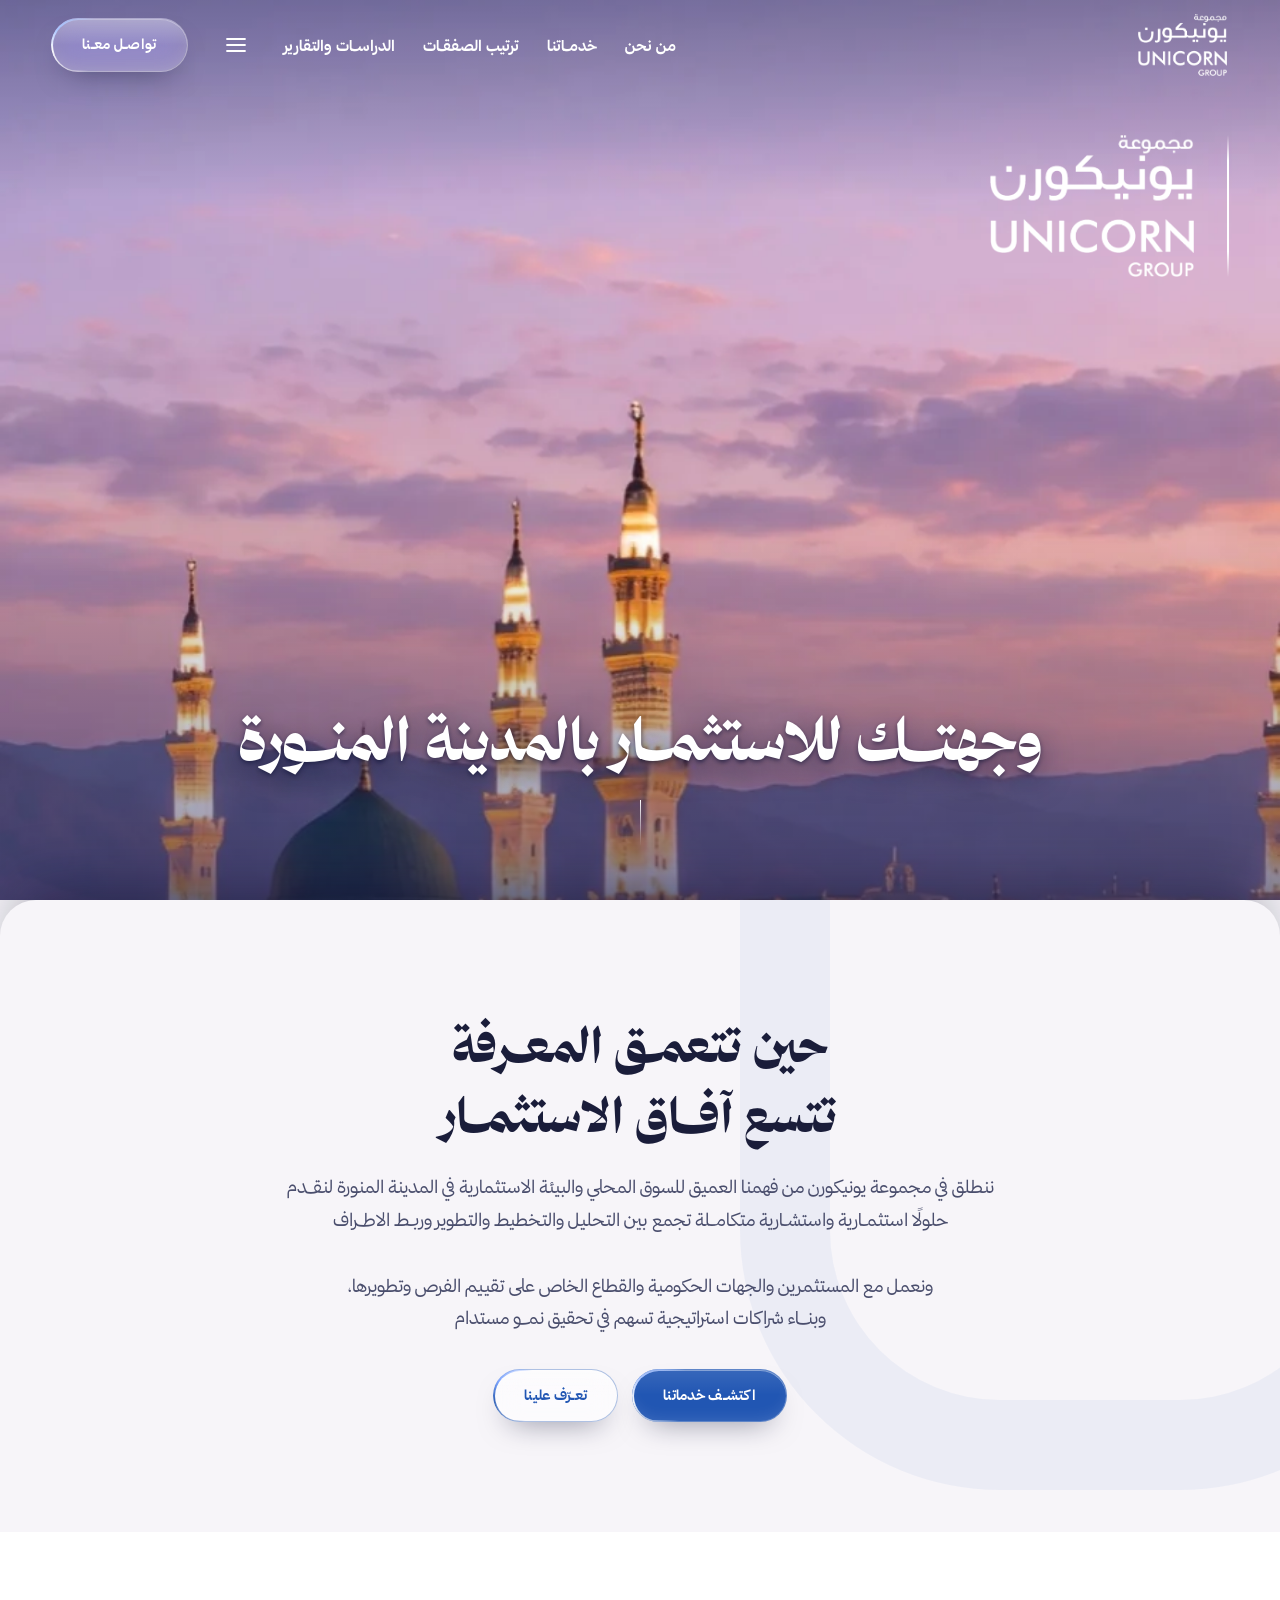
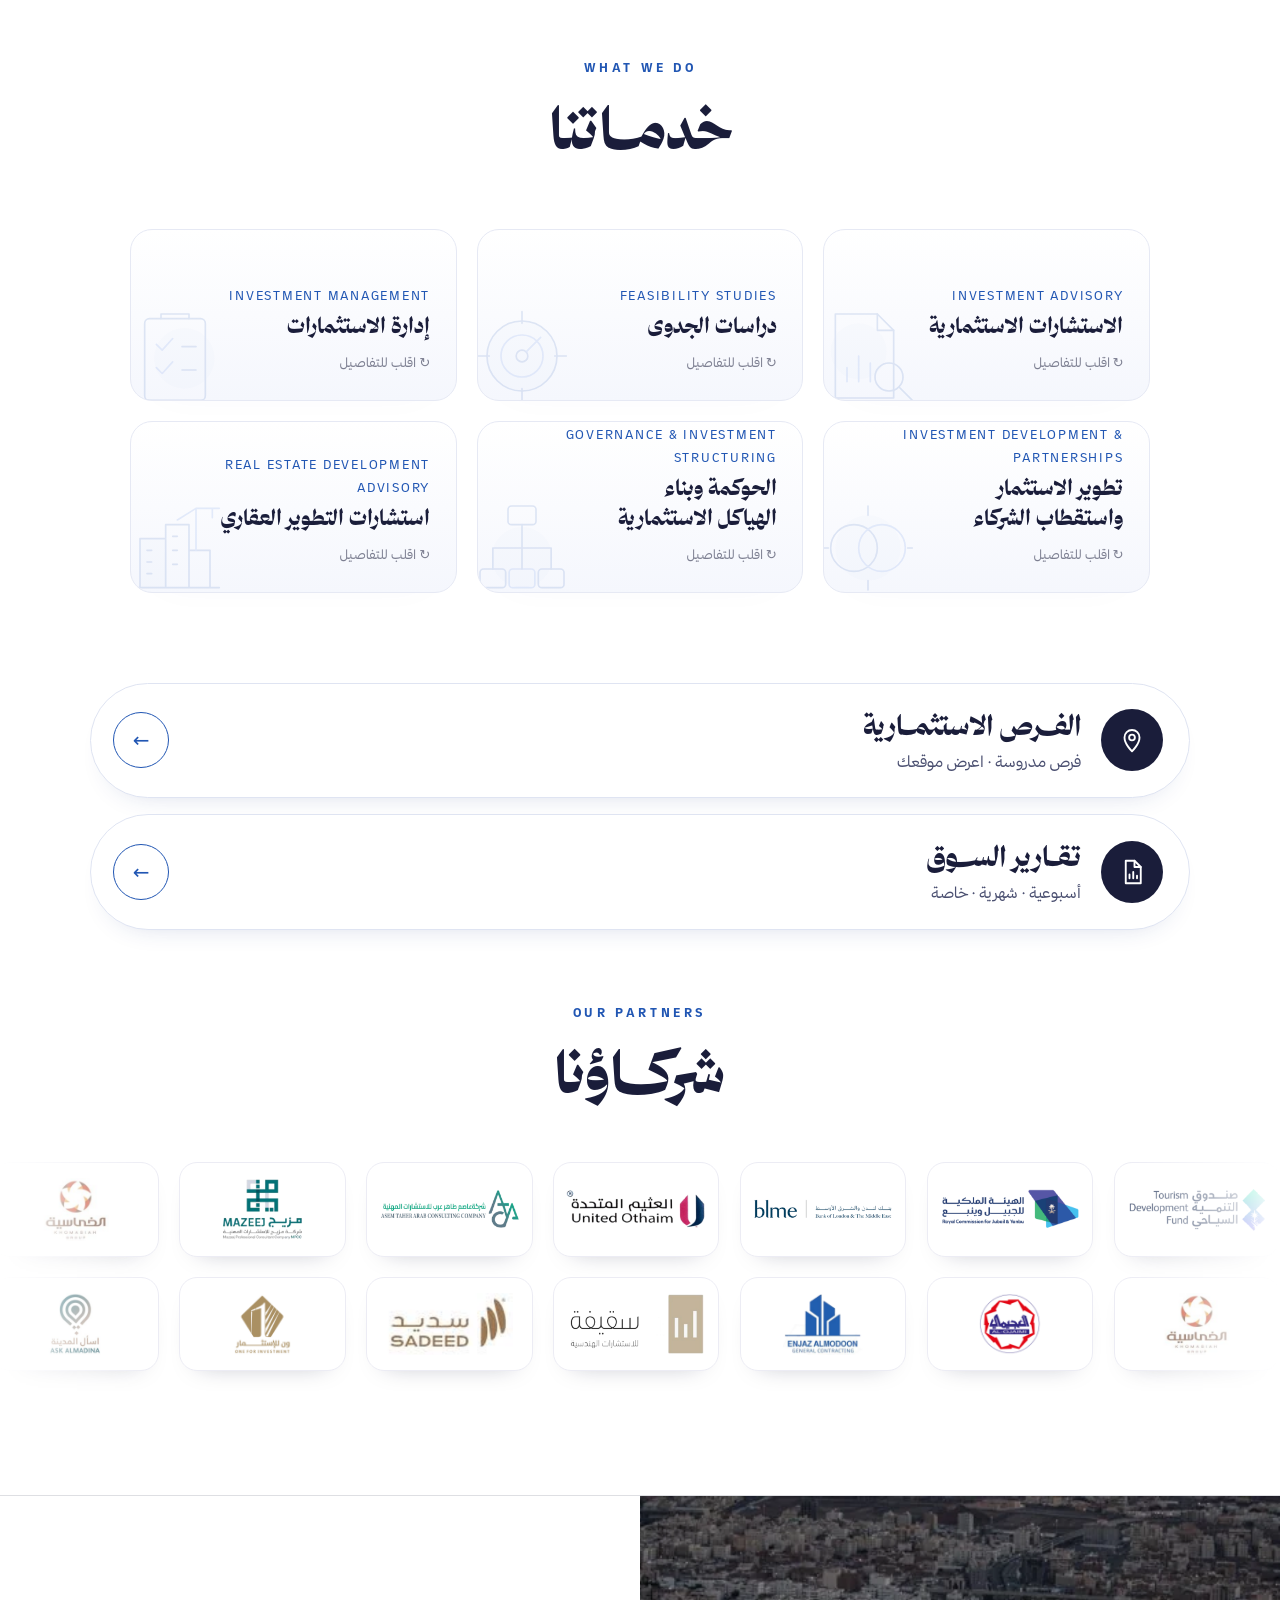
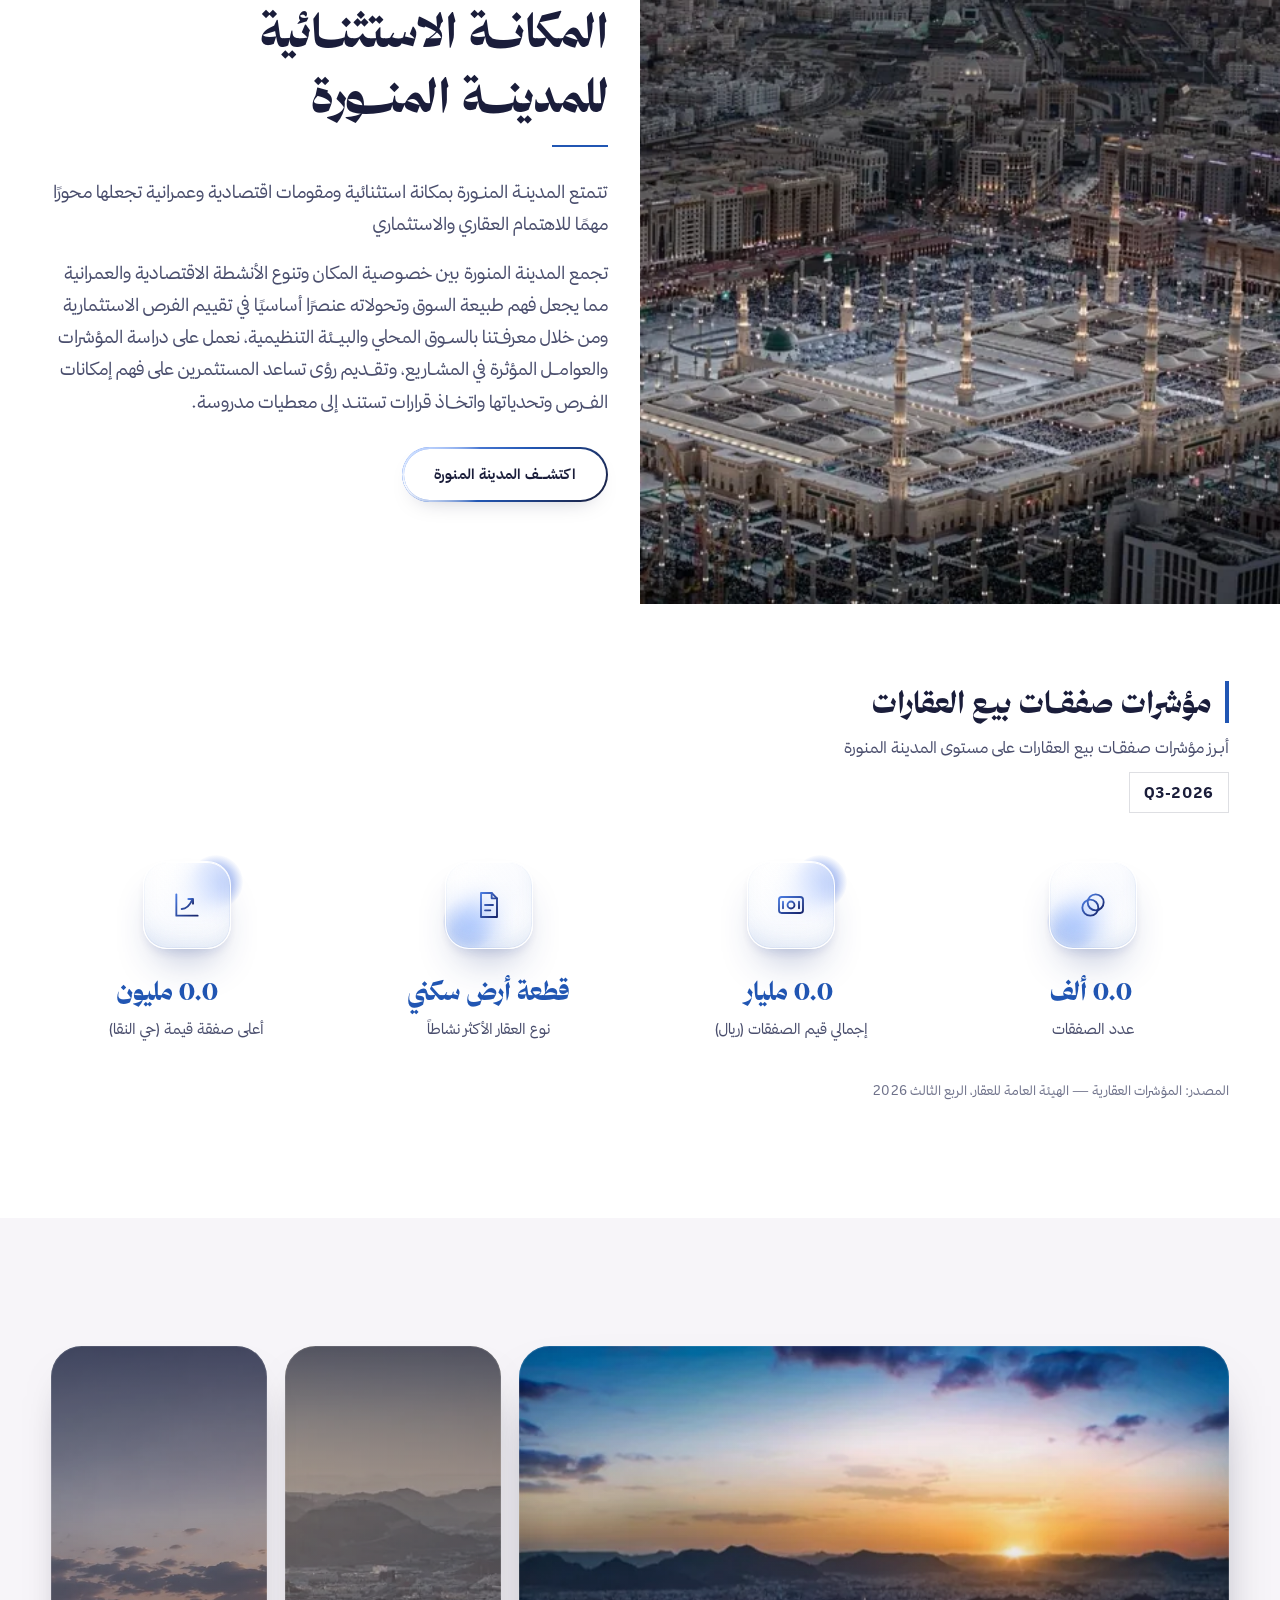
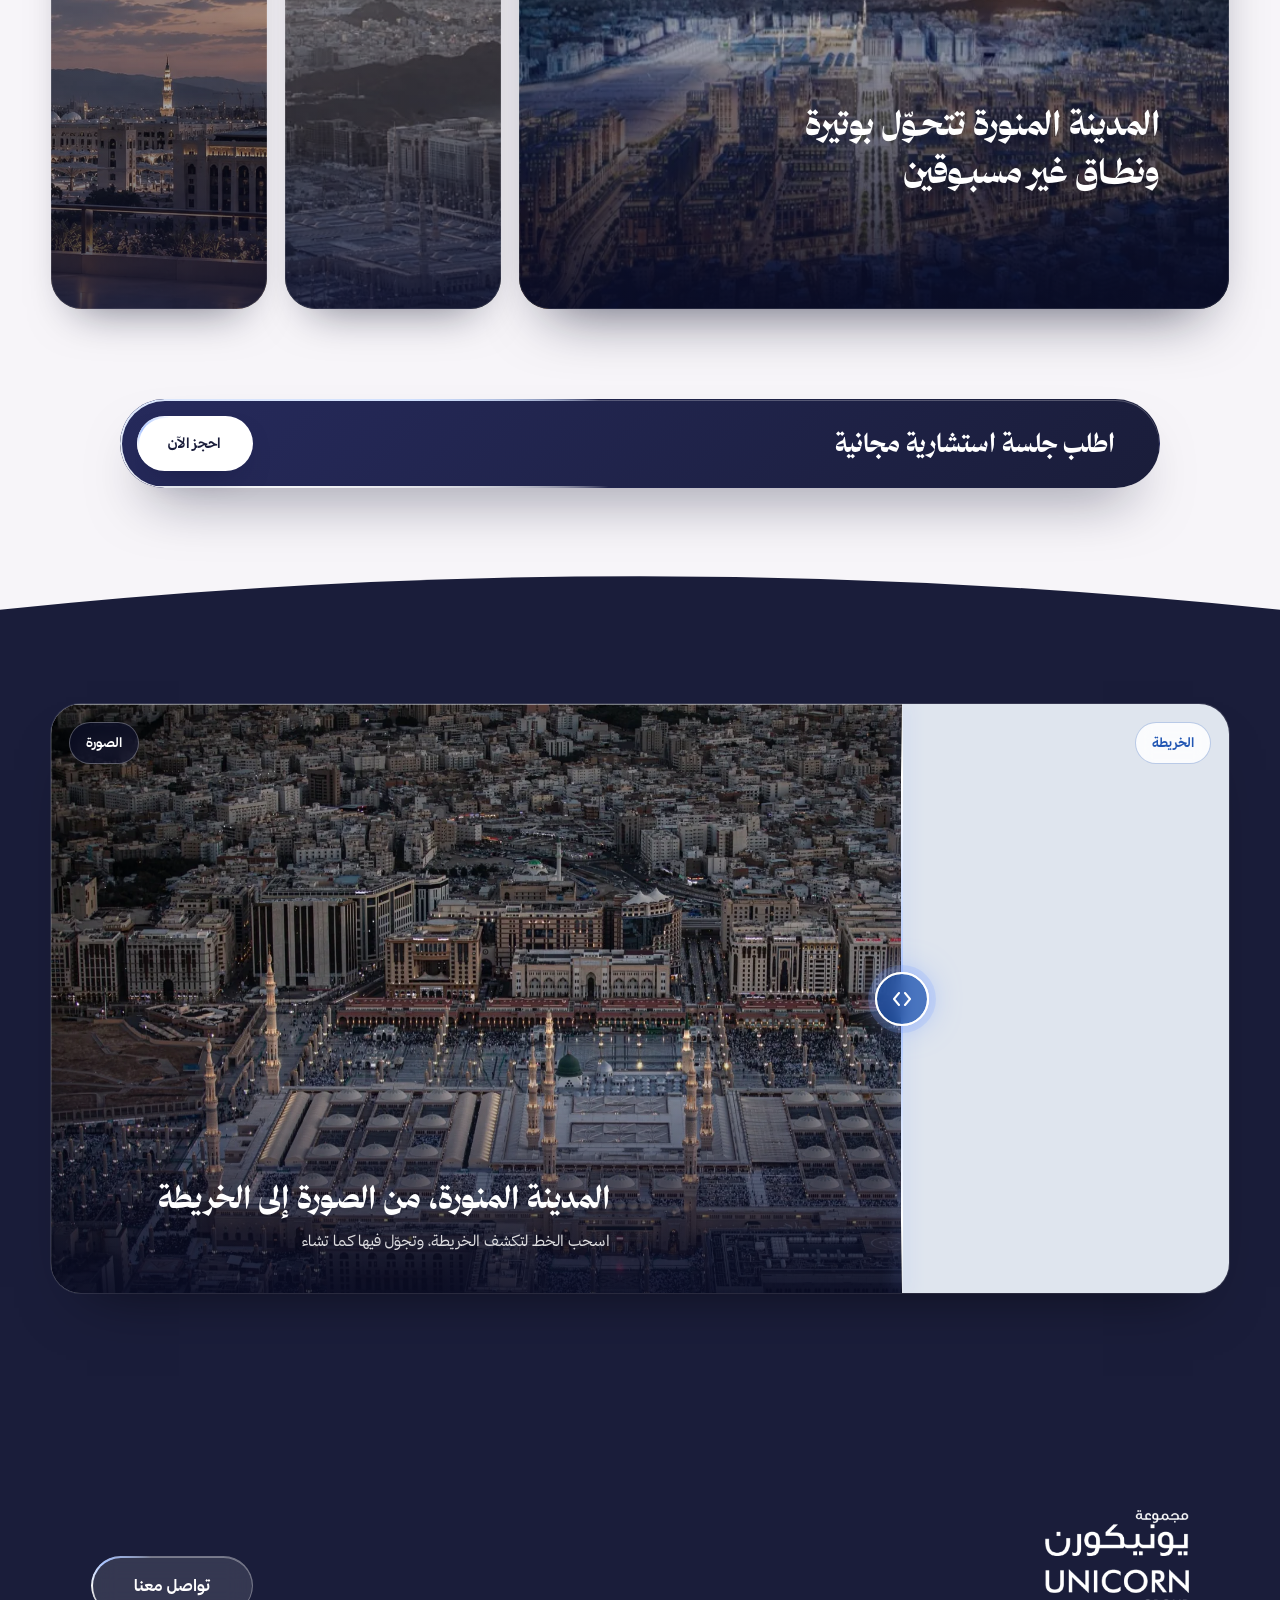
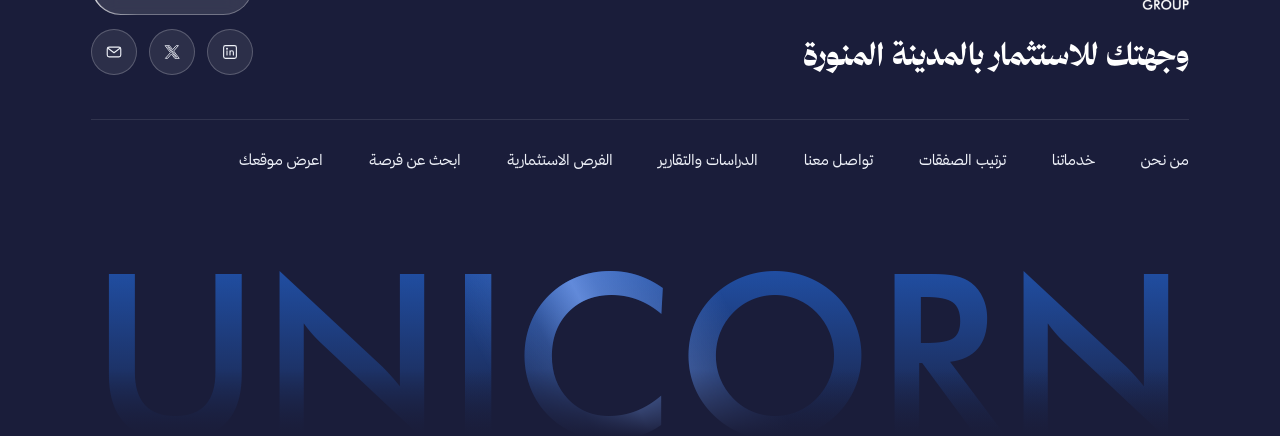
==== index.html @ 173acd87 "Services: the six updated services, booking link on the services strip Co-Authored-By: Claude Opus 5" ====
<!doctype html>
<html lang="ar" dir="rtl"><head>
<meta charset="utf-8">
<meta name="viewport" content="width=device-width, initial-scale=1, viewport-fit=cover">
<title>Unicorn Group | مجموعة يونيكورن</title>
<meta name="description" content="وجهتك للاستثمار بالمدينة المنورة">
<link rel="canonical" href="https://sihamsaleh.github.io/unicorn-site/">
<meta name="robots" content="index, follow, max-image-preview:large">
<meta property="og:type" content="website">
<meta property="og:locale" content="ar_SA">
<meta property="og:site_name" content="مجموعة يونيكورن">
<meta property="og:title" content="Unicorn Group | مجموعة يونيكورن">
<meta property="og:description" content="وجهتك للاستثمار بالمدينة المنورة">
<meta property="og:url" content="https://sihamsaleh.github.io/unicorn-site/">
<meta property="og:image" content="https://sihamsaleh.github.io/unicorn-site/assets/img/og-logo.jpg">
<meta property="og:image:width" content="1200">
<meta property="og:image:height" content="630">
<meta property="og:image:alt" content="شعار مجموعة يونيكورن">
<meta name="twitter:card" content="summary_large_image">
<meta name="twitter:site" content="@unicorn_1sa">
<link rel="alternate" type="text/markdown" title="llms.txt" href="https://sihamsaleh.github.io/unicorn-site/llms.txt">
<script type="application/ld+json">{"@context": "https://schema.org", "@graph": [{"@type": ["Organization", "ProfessionalService"], "@id": "https://sihamsaleh.github.io/unicorn-site/#org", "name": "مجموعة يونيكورن للاستشارات والاستثمارات", "alternateName": ["Unicorn Group", "يونيكورن"], "url": "https://sihamsaleh.github.io/unicorn-site/", "logo": "https://sihamsaleh.github.io/unicorn-site/assets/img/logo-white.png", "image": "https://sihamsaleh.github.io/unicorn-site/assets/img/hero-1.jpg", "description": "جهة سعودية مقرّها المدينة المنورة متخصصة في سوق المدينة العقاري: تقارير أسبوعية وشهرية، واستشارات مالية واستراتيجية، واستشارات التطوير العقاري، والتقييم الصناعي", "email": "PR@unicorn.com.sa", "address": {"@type": "PostalAddress", "streetAddress": "8991 هانئ بن سعيد النخعي، المذينب", "addressLocality": "المدينة المنورة", "postalCode": "42381", "addressCountry": "SA"}, "areaServed": {"@type": "City", "name": "المدينة المنورة"}, "knowsAbout": ["سوق المدينة المنورة العقاري", "الاستشارات المالية", "دراسات الجدوى", "التطوير العقاري", "التقييم الصناعي"], "contactPoint": [{"@type": "ContactPoint", "contactType": "العلاقات العامة", "email": "PR@unicorn.com.sa"}], "sameAs": ["https://www.linkedin.com/company/unicorn-ksa", "https://x.com/unicorn_1sa"]}, {"@type": "WebPage", "@id": "https://sihamsaleh.github.io/unicorn-site/", "url": "https://sihamsaleh.github.io/unicorn-site/", "name": "مجموعة يونيكورن", "description": "مجموعة يونيكورن - وجهتك للاستثمار بالمدينة المنورة", "inLanguage": "ar", "isPartOf": {"@id": "https://sihamsaleh.github.io/unicorn-site/#site"}, "about": {"@id": "https://sihamsaleh.github.io/unicorn-site/#org"}}, {"@type": "WebSite", "@id": "https://sihamsaleh.github.io/unicorn-site/#site", "url": "https://sihamsaleh.github.io/unicorn-site/", "name": "مجموعة يونيكورن", "inLanguage": "ar", "publisher": {"@id": "https://sihamsaleh.github.io/unicorn-site/#org"}}]}</script>
<link rel="preload" as="image" href="assets/img/hero-hd.webp" imagesrcset="assets/img/hero-hd-sm.webp 1280w, assets/img/hero-hd.webp 2560w" imagesizes="100vw">
<link rel="stylesheet" href="assets/css/site.css?v=20261124203219">
</head>
<body class="home">
<a class="skip" href="#top">انتقل إلى المحتوى</a>
<header class="hdr" id="hdr">
  <div class="wrap">
    <a href="index.html" class="logo" aria-label="مجموعة يونيكورن — الرئيسية"></a>
    <nav class="nav" aria-label="القائمة الرئيسية">
      <a class="navlink" href="about.html">من نحن</a><a class="navlink" href="services.html">خدمـاتنا</a><a class="navlink" href="deal-arrangement.html">ترتيب الصفقـات</a><a class="navlink" href="reports.html">الدراسـات والتقارير</a><div class="dd nav-more"><button class="navlink" type="button" aria-expanded="false" aria-haspopup="true" aria-label="المزيد"><svg viewBox="0 0 22 16" aria-hidden="true"><path d="M2 2h18M2 8h18M2 14h18" fill="none" stroke="currentColor" stroke-width="1.8" stroke-linecap="round"></path></svg></button><ul><li><a href="madinah.html">عن المدينة المنورة</a></li><li><a href="opportunities.html">الفرص الاستثمارية</a></li><li><a href="find-opportunity.html">ابحث عن فرصة</a></li></ul></div>
      <a href="contact.html" class="btn btn-light">تواصـل معـنا</a>
      <button class="burger" id="burger" aria-label="فتح القائمة" aria-expanded="false"><span></span><span></span></button>
    </nav>
  </div>
</header>
<div class="mnav" id="mnav">
  <div><h5>MENU</h5><a href="index.html" aria-current="page">الرئيسية</a><a href="about.html">من نحن</a><a href="services.html">خدماتنا</a><a href="madinah.html">عن المدينة المنورة</a><a href="deal-arrangement.html">ترتيب الصفقات</a><a href="reports.html">الدراسات والتقارير</a><a href="opportunities.html">الفرص الاستثمارية</a><a href="find-opportunity.html">ابحث عن فرصة استثمارية</a></div>
  <div><a href="contact.html" class="btn btn-light" style="font-size:15px">تواصل معنا</a></div>
</div>

<main id="top" tabindex="-1">
  <!-- Hero -->
  <section class="hero" aria-label="مجموعة يونيكورن">
    <picture>
      <source media="(max-width:760px)" srcset="assets/img/hero-m-sm.webp 898w, assets/img/hero-m.webp 1500w" sizes="130vw">
      <img src="assets/img/hero-hd.webp" srcset="assets/img/hero-hd-sm.webp 1280w, assets/img/hero-hd.webp 2560w" sizes="100vw" fetchpriority="high" alt="إطلالة غروب بانورامية على المسجد النبوي والجبال من شرفة فاخرة">
    </picture>
    <div class="hero-mobile-title">
      <span class="sep" aria-hidden="true"></span>
      <span class="logo" role="img" aria-label="مجموعة يونيكورن"></span>
    </div>
    <div class="hero-cap">
      <p class="shiny"><span><i class="w" style="--i:0">وجهتــك</i> <i class="w" style="--i:1">للاستثمـار</i><br class="m-br"> <i class="w" style="--i:2">بالمدينة</i> <i class="w" style="--i:3">المنــورة</i></span></p>
      <span class="scroll-cue" aria-hidden="true"></span>
    </div>
  </section>

  <!-- Intro band + stats -->
  <section class="band">
    <div class="wrap">
      <div class="intro rv">
        <h1>حين تتعمـق المعـرفة<br> تتسع آفــاق الاستثمـار</h1>
        <p>ننطلق في مجموعة يونيكورن من فهمنا العميق للسوق المحلي والبيئة الاستثمارية في المدينة المنورة لنقــدم حلولًا استثمـارية واستشـارية متكامــلة تجمع بين التحليل والتخطيط والتطوير وربــط الاطــراف</p>
        <p>ونعمل مع المستثمرين والجهات الحكومية والقطاع الخاص على تقييم الفرص وتطويرها،<br>وبنـــاء شراكات استراتيجية تسهم في تحقيق نمـــو مستدام</p>
        <div class="intro-btns"><a href="services.html" class="btn btn-light">اكتشـف خدماتنا</a><a href="about.html" class="btn btn-line">تعـرّف علينا</a></div>
      </div>
    </div>
  </section>

  <!-- Services -->
  <section class="sec svc-home">
    <div class="wrap">
      <h2 class="sec-title rv"><small>WHAT WE DO</small>خدمـاتنا</h2>
      <div class="flips">
        <a class="flipc" href="services.html#investment"><div class="flipc-in">
          <div class="flipc-f"><span class="flipc-ic"><svg viewBox="0 0 96 96"><circle class="dt" cx="40" cy="44" r="24"></circle><path d="M20 12h36l14 14v58H20z"></path><path d="M56 12v14h14"></path><path class="ac" d="M30 70V58M40 70V48M50 70V54"></path><circle cx="66" cy="66" r="12"></circle><path d="M75 75l11 11"></path></svg></span><div><span class="flipc-en">Investment Advisory</span><h3>الاستشارات الاستثمارية</h3></div><span class="flipc-hint">↻ اقلب للتفاصيل</span></div>
          <div class="flipc-b"><h3>الاستشارات الاستثمارية</h3><ul><li>تحليل السوق وتحديد الفرص الاستثمارية</li><li>تقييم المشاريع والفرص الاستثمارية</li></ul><span class="flipc-go">اعرف أكثر</span></div>
        </div></a>
        <a class="flipc" href="services.html#feasibility"><div class="flipc-in">
          <div class="flipc-f"><span class="flipc-ic"><svg viewBox="0 0 96 96"><circle class="dt" cx="48" cy="48" r="30"></circle><circle cx="48" cy="48" r="30"></circle><circle class="ac" cx="48" cy="48" r="18"></circle><circle cx="48" cy="48" r="5"></circle><path d="M48 10v10M48 76v10M10 48h10M76 48h10"></path><path class="ac" d="M64 32 52 44"></path></svg></span><div><span class="flipc-en">Feasibility Studies</span><h3>دراسات الجدوى</h3></div><span class="flipc-hint">↻ اقلب للتفاصيل</span></div>
          <div class="flipc-b"><h3>دراسات الجدوى</h3><ul><li>دراسة السوق وتحليل الطلب</li><li>إعداد الدراسات الاقتصادية والمالية والتشغيلية</li></ul><span class="flipc-go">اعرف أكثر</span></div>
        </div></a>
        <a class="flipc" href="services.html#management"><div class="flipc-in">
          <div class="flipc-f"><span class="flipc-ic"><svg viewBox="0 0 96 96"><circle class="dt" cx="56" cy="50" r="26"></circle><rect x="22" y="16" width="52" height="70" rx="4"></rect><path d="M36 16v-4h24v4"></path><path class="ac" d="M32 38l5 5 9-10M32 58l5 5 9-10"></path><path d="M54 40h12M54 60h12"></path></svg></span><div><span class="flipc-en">Investment Management</span><h3>إدارة الاستثمارات</h3></div><span class="flipc-hint">↻ اقلب للتفاصيل</span></div>
          <div class="flipc-b"><h3>إدارة الاستثمارات</h3><ul><li>متابعة أداء الاستثمارات وفق الأهداف ومؤشرات الأداء المحددة</li><li>مراجعة خطط التنفيذ ومتابعة التقدم</li></ul><span class="flipc-go">اعرف أكثر</span></div>
        </div></a>
        <a class="flipc" href="services.html#partners"><div class="flipc-in">
          <div class="flipc-f"><span class="flipc-ic"><svg viewBox="0 0 96 96"><circle class="dt" cx="48" cy="48" r="28"></circle><circle cx="36" cy="48" r="20"></circle><circle class="ac" cx="60" cy="48" r="20"></circle><path d="M48 12v8M48 76v8M14 48h-4M86 48h-4"></path></svg></span><div><span class="flipc-en">Investment Development &amp; Partnerships</span><h3>تطوير الاستثمار واستقطاب الشركاء</h3></div><span class="flipc-hint">↻ اقلب للتفاصيل</span></div>
          <div class="flipc-b"><h3>تطوير الاستثمار واستقطاب الشركاء</h3><ul><li>تطوير الفرص الاستثمارية وتهيئتها للطرح على المستثمرين</li><li>استقطاب المستثمرين المحليين والدوليين ودعم دخولهم إلى السوق السعودي</li></ul><span class="flipc-go">اعرف أكثر</span></div>
        </div></a>
        <a class="flipc" href="services.html#governance"><div class="flipc-in">
          <div class="flipc-f"><span class="flipc-ic"><svg viewBox="0 0 96 96"><circle class="dt" cx="48" cy="56" r="26"></circle><rect x="36" y="12" width="24" height="16" rx="3"></rect><rect x="12" y="66" width="22" height="16" rx="3"></rect><rect class="ac" x="37" y="66" width="22" height="16" rx="3"></rect><rect x="62" y="66" width="22" height="16" rx="3"></rect><path d="M48 28v20M23 66V48h50v18M48 48v18"></path></svg></span><div><span class="flipc-en">Governance &amp; Investment Structuring</span><h3>الحوكمة وبناء الهياكل الاستثمارية</h3></div><span class="flipc-hint">↻ اقلب للتفاصيل</span></div>
          <div class="flipc-b"><h3>الحوكمة وبناء الهياكل الاستثمارية</h3><ul><li>هيكلة الإدارات والفرق التنظيمية في القطاع الاستثماري والعقاري</li><li>تطوير السياسات والإجراءات المؤسسية</li></ul><span class="flipc-go">اعرف أكثر</span></div>
        </div></a>
        <a class="flipc" href="services.html#realestate"><div class="flipc-in">
          <div class="flipc-f"><span class="flipc-ic"><svg viewBox="0 0 96 96"><rect class="dt" x="18" y="40" width="22" height="42"></rect><path d="M10 82h76M18 82V40h22v42M40 82V28h20v54M60 82V50h18v32"></path><path class="ac" d="M66 14v36M66 14h20M66 14 50 24M80 14v8"></path><path d="M24 50h4M24 60h4M24 70h4M46 38h4M46 50h4M46 62h4"></path></svg></span><div><span class="flipc-en">Real Estate Development Advisory</span><h3>استشارات التطوير العقاري</h3></div><span class="flipc-hint">↻ اقلب للتفاصيل</span></div>
          <div class="flipc-b"><h3>استشارات التطوير العقاري</h3><ul><li>تحليل الموقع والسوق والطلب للمشاريع العقارية</li><li>دراسة الجدوى الاقتصادية والمالية والتشغيلية للمشاريع العقارية</li></ul><span class="flipc-go">اعرف أكثر</span></div>
        </div></a>
      </div>
    </div>
  </section>

  <!-- Find -->
  <section class="sec" id="find">
    <div class="wrap">
      <div class="pills">
        <a href="opportunities.html" class="pill"><span class="pl"><span class="pi"><svg viewBox="0 0 24 24"><path d="M12 21s-6-5.6-6-11a6 6 0 0 1 12 0c0 5.4-6 11-6 11z"></path><circle cx="12" cy="10" r="2.3"></circle></svg></span><span><h3>الفــرص الاستثمـارية</h3><span class="ps">فرص مدروسة · اعرض موقعك</span></span></span><span class="pc">←</span></a>
        <a href="reports.html" class="pill"><span class="pl"><span class="pi"><svg viewBox="0 0 24 24"><path d="M7 3h7l5 5v13H7z"></path><path d="M14 3v5h5"></path><path d="M10 17v-3M13 17v-5M16 17v-2"></path></svg></span><span><h3>تقـارير الســـوق</h3><span class="ps">أسبوعية · شهرية · خاصة</span></span></span><span class="pc">←</span></a>
      </div>

    </div>
  </section>

  <!-- Partners -->
  <section class="partners" aria-labelledby="partners-title">
    <div class="wrap"><h2 class="sec-title rv" id="partners-title"><small>OUR PARTNERS</small>شركــاؤنا</h2></div>
    <div class="pt-row"><div class="pt-track"><div class="pt-logo"><img src="assets/img/partners/tdf.png" alt="صندوق التنمية السياحي" decoding="async" loading="lazy"></div><div class="pt-logo"><img src="assets/img/partners/rcjy.png" alt="الهيئة الملكية للجبيل وينبع" decoding="async" loading="lazy"></div><div class="pt-logo"><img src="assets/img/partners/blme.png" alt="بنك لندن والشرق الأوسط" decoding="async" loading="lazy"></div><div class="pt-logo"><img src="assets/img/partners/othaim.png" alt="العثيم المتحدة" decoding="async" loading="lazy"></div><div class="pt-logo"><img src="assets/img/partners/asem.png" alt="عاصم طاهر عرب للاستشارات المهنية" decoding="async" loading="lazy"></div><div class="pt-logo"><img src="assets/img/partners/mazeej.png" alt="مزيج للاستشارات المهنية" decoding="async" loading="lazy"></div><div class="pt-logo"><img src="assets/img/partners/khomasiah.png" alt="مجموعة الخماسية" decoding="async" loading="lazy"></div><div class="pt-logo" aria-hidden="true"><img src="assets/img/partners/tdf.png" alt="" decoding="async" loading="lazy"></div><div class="pt-logo" aria-hidden="true"><img src="assets/img/partners/rcjy.png" alt="" decoding="async" loading="lazy"></div><div class="pt-logo" aria-hidden="true"><img src="assets/img/partners/blme.png" alt="" decoding="async" loading="lazy"></div><div class="pt-logo" aria-hidden="true"><img src="assets/img/partners/othaim.png" alt="" decoding="async" loading="lazy"></div><div class="pt-logo" aria-hidden="true"><img src="assets/img/partners/asem.png" alt="" decoding="async" loading="lazy"></div><div class="pt-logo" aria-hidden="true"><img src="assets/img/partners/mazeej.png" alt="" decoding="async" loading="lazy"></div><div class="pt-logo" aria-hidden="true"><img src="assets/img/partners/khomasiah.png" alt="" decoding="async" loading="lazy"></div><div class="pt-logo" aria-hidden="true"><img src="assets/img/partners/tdf.png" alt="" decoding="async" loading="lazy"></div><div class="pt-logo" aria-hidden="true"><img src="assets/img/partners/rcjy.png" alt="" decoding="async" loading="lazy"></div><div class="pt-logo" aria-hidden="true"><img src="assets/img/partners/blme.png" alt="" decoding="async" loading="lazy"></div><div class="pt-logo" aria-hidden="true"><img src="assets/img/partners/othaim.png" alt="" decoding="async" loading="lazy"></div><div class="pt-logo" aria-hidden="true"><img src="assets/img/partners/asem.png" alt="" decoding="async" loading="lazy"></div><div class="pt-logo" aria-hidden="true"><img src="assets/img/partners/mazeej.png" alt="" decoding="async" loading="lazy"></div><div class="pt-logo" aria-hidden="true"><img src="assets/img/partners/khomasiah.png" alt="" decoding="async" loading="lazy"></div></div></div>
    <div class="pt-row pt-rev"><div class="pt-track"><div class="pt-logo"><img src="assets/img/partners/khomasiah.png" alt="مجموعة الخماسية" decoding="async" loading="lazy"></div><div class="pt-logo"><img src="assets/img/partners/ojaimi.png" alt="العجيمي" decoding="async" loading="lazy"></div><div class="pt-logo"><img src="assets/img/partners/enjaz.png" alt="إنجاز المدن للمقاولات العامة" decoding="async" loading="lazy"></div><div class="pt-logo"><img src="assets/img/partners/saqifa.png" alt="سقيفة للاستشارات الهندسية" decoding="async" loading="lazy"></div><div class="pt-logo"><img src="assets/img/partners/sadeed.png" alt="سديد" decoding="async" loading="lazy"></div><div class="pt-logo"><img src="assets/img/partners/one.png" alt="ون للاستثمار" decoding="async" loading="lazy"></div><div class="pt-logo"><img src="assets/img/partners/askmadina.png" alt="اسأل المدينة" decoding="async" loading="lazy"></div><div class="pt-logo" aria-hidden="true"><img src="assets/img/partners/khomasiah.png" alt="" decoding="async" loading="lazy"></div><div class="pt-logo" aria-hidden="true"><img src="assets/img/partners/ojaimi.png" alt="" decoding="async" loading="lazy"></div><div class="pt-logo" aria-hidden="true"><img src="assets/img/partners/enjaz.png" alt="" decoding="async" loading="lazy"></div><div class="pt-logo" aria-hidden="true"><img src="assets/img/partners/saqifa.png" alt="" decoding="async" loading="lazy"></div><div class="pt-logo" aria-hidden="true"><img src="assets/img/partners/sadeed.png" alt="" decoding="async" loading="lazy"></div><div class="pt-logo" aria-hidden="true"><img src="assets/img/partners/one.png" alt="" decoding="async" loading="lazy"></div><div class="pt-logo" aria-hidden="true"><img src="assets/img/partners/askmadina.png" alt="" decoding="async" loading="lazy"></div><div class="pt-logo" aria-hidden="true"><img src="assets/img/partners/khomasiah.png" alt="" decoding="async" loading="lazy"></div><div class="pt-logo" aria-hidden="true"><img src="assets/img/partners/ojaimi.png" alt="" decoding="async" loading="lazy"></div><div class="pt-logo" aria-hidden="true"><img src="assets/img/partners/enjaz.png" alt="" decoding="async" loading="lazy"></div><div class="pt-logo" aria-hidden="true"><img src="assets/img/partners/saqifa.png" alt="" decoding="async" loading="lazy"></div><div class="pt-logo" aria-hidden="true"><img src="assets/img/partners/sadeed.png" alt="" decoding="async" loading="lazy"></div><div class="pt-logo" aria-hidden="true"><img src="assets/img/partners/one.png" alt="" decoding="async" loading="lazy"></div><div class="pt-logo" aria-hidden="true"><img src="assets/img/partners/askmadina.png" alt="" decoding="async" loading="lazy"></div></div></div>
  </section>

  <!-- Madinah -->
  <section class="madinah block">
    <div class="mz-row">
    <figure class="mz-bleed" aria-hidden="true"><img src="assets/img/madinah-6.webp?v=c1" srcset="assets/img/madinah-6-sm.webp?v=c1 900w, assets/img/madinah-6.webp?v=c1 2000w" sizes="(max-width:860px) 100vw, 50vw" alt="" loading="lazy"></figure>
    <div class="wrap split mz">
      <div class="mz-text">
      <h2 class="h2 rv">المكانــة الاستثنـائية للمدينــة المنـــورة</h2>
      <div class="prose" data-magic="">
        <p>تتمتع المدينـة المنــورة بمكانة استثنائية ومقومات اقتصادية وعمرانية تجعلها محورًا مهمًا للاهتمام العقاري والاستثماري</p>
        <p>تجمع المدينة المنورة بين خصوصية المكان وتنوع الأنشطة الاقتصادية والعمرانية مما يجعل فهم طبيعة السوق وتحولاته عنصرًا أساسيًا في تقييم الفرص الاستثمارية ومن خلال معرفــتنا بالســوق المحلي والبيــئة التنظيمية، نعمل على دراسة المؤشرات والعوامــل المؤثرة في المشـاريع، وتقــديم رؤى تساعد المستثمرين على فهم إمكانات الفــرص وتحدياتها واتخـــاذ قرارات تستنـد إلى معطيات مدروسة.</p>
        <a href="madinah.html" class="btn btn-ink">اكتشــف المدينة المنورة</a>
      </div>
</div>
    </div>
    </div>
    <div class="wrap kpis" id="kpis">
      <svg width="0" height="0" style="position:absolute" aria-hidden="true"><defs><linearGradient id="kgrad" x1="0" y1="0" x2="1" y2="1"><stop offset="0" stop-color="#4a7be0"></stop><stop offset="1" stop-color="#16246b"></stop></linearGradient></defs></svg>
      <div class="kpis-head">
        <h3>مؤشرات صفقـات بيـع العقارات</h3>
        <p>أبـرز مؤشرات صفقـات بيع العقارات على مستوى المدينة المنورة</p>
        <span class="period">Q3-2026</span>
      </div>
      <ul>
          <li style="--i:1"><span class="ki" aria-hidden="true"><svg viewBox="0 0 24 24"><circle cx="10" cy="14" r="6"></circle><circle cx="14" cy="10" r="6"></circle></svg></span><b><span class="n">3.2</span> ألف</b><span>عدد الصفقات</span></li>
          <li style="--i:2"><span class="ki" aria-hidden="true"><svg viewBox="0 0 24 24"><rect x="3" y="6" width="18" height="12" rx="2"></rect><circle cx="12" cy="12" r="2.6"></circle><path d="M6 9.5v5M18 9.5v5"></path></svg></span><b><span class="n">5.8</span> مليار</b><span>إجمالي قيم الصفقات (ريال)</span></li>
          <li style="--i:3"><span class="ki" aria-hidden="true"><svg viewBox="0 0 24 24"><path d="M6 3h8l4 4v14H6z"></path><path d="M14 3v4h4M9 12h6M9 16h4"></path></svg></span><b class="t">قطعة أرض سكني</b><span>نوع العقار الأكثر نشاطاً</span></li>
          <li style="--i:4"><span class="ki" aria-hidden="true"><svg viewBox="0 0 24 24"><path d="M4 4v16h16"></path><path d="M8 15c3 0 6-2.5 8-7"></path><path d="M13 7.5h3.5V11"></path></svg></span><b><span class="n">452.5</span> مليون</b><span>أعلى صفقة قيمة (حي النقا)</span></li>
      </ul>
      <p class="src">المصدر: المؤشرات العقارية — الهيئة العامة للعقار، الربع الثالث <span class="n">2026</span></p>
    </div>
  </section>

  <!-- Opportunity -->
  <section class="sec" id="opportunity">
    <div class="wrap">
      <div class="opps">
        <a href="madinah.html" class="card rv on">
          <img src="assets/img/aerial.webp" srcset="assets/img/aerial-sm.webp 836w, assets/img/aerial.webp 1672w" sizes="(max-width:760px) 100vw, 33vw" alt="" loading="lazy" style="object-position:50% 55%">
          <div class="body">
            <h3>المدينة المنورة تتحـوّل بوتيرة<br>ونطـاق غير مسبـوقين</h3>
            <p>مشاريع كــبرى وبنية تحتية متسارعة تعيد رسم خريطة الطلب العقاري في المدينة المنورة</p>
            <span class="more">اكتشف المزيد</span>
          </div>
        </a>
        <a href="reports.html" class="card rv d1">
          <img src="assets/img/madinah-2.webp?v=c1" srcset="assets/img/madinah-2-sm.webp?v=c1 900w, assets/img/madinah-2.webp?v=c1 2000w" sizes="(max-width:760px) 100vw, 60vw" alt="" loading="lazy" style="object-position:55% 70%">
          <div class="body">
            <h3>بيانات تساعدك على اتخاذ القرار</h3>
            <p>توصيات مبنية على قراءة دقيقة للأسعار والطلب والعرض في كل حي</p>
            <span class="more">اكتشف المزيد</span>
          </div>
        </a>
        <a href="book-a-free-consultation.html" class="card rv d2">
          <img src="assets/img/terrace.webp" alt="" loading="lazy" style="object-position:96% 60%">
          <div class="body">
            <h3>نرافقك قبل أن يتحرّك السوق</h3>
            <p>شراكة طويلة المدى من دراسة الفرصة حتى التنفيذ والمتابعة</p>
            <span class="more">اكتشف المزيد</span>
          </div>
        </a>
      </div>
    </div>
  </section>

  <!-- Free consultation CTA -->
  <section class="strip" id="consult-strip"><div class="wrap"><h2>اطلب جلسة استشارية مجانية</h2><a href="book-a-free-consultation.html" class="btn btn-light">احجز الآن</a></div><a class="cs-m" href="book-a-free-consultation.html" aria-label="اطلب جلسة استشارية مجانية، احجز الآن"><h2>اطلب جلسة استشارية مجانية</h2><span class="cs-r" aria-hidden="true"><svg viewBox="0 0 24 24"><path d="M19 12H5M11 6l-6 6 6 6"/></svg></span></a></section>

  <!-- Dash pattern -->

  <div class="wave-div wave-navy arc-div" aria-hidden="true"><svg viewBox="0 0 400 80" preserveAspectRatio="none"><path d="M0 80V40Q200 -20 400 40V80Z" fill="#1a1d3a"></path></svg></div>

  <!-- Photo / map comparator -->
  <section class="sec cmp-sec" id="map">
    <div class="wrap">
      <div class="cmp" data-compare="" dir="ltr">
        <iframe class="cmp-map" title="خريطة المدينة المنورة من خرائط قوقل" loading="lazy" referrerpolicy="no-referrer-when-downgrade" src="https://maps.google.com/maps?q=24.4672,39.6112&amp;z=15&amp;hl=ar&amp;output=embed"></iframe>
        <div class="cmp-top">
          <img src="assets/img/madinah-4.webp?v=c1" srcset="assets/img/madinah-4-sm.webp?v=c1 900w, assets/img/madinah-4.webp?v=c1 2000w" sizes="(max-width:1320px) 100vw, 1320px" alt="المسجد النبوي والمنطقة المركزية من الجو" loading="lazy" draggable="false">
          <div class="cmp-cap" dir="rtl"><h3>المدينة المنورة، من الصورة إلى الخريطة</h3><span>اسحب الخط لتكشف الخريطة، وتجوّل فيها كما تشاء</span></div>
        </div>
        <span class="cmp-l a" aria-hidden="true">الصورة</span>
        <span class="cmp-l b" aria-hidden="true">الخريطة</span>
        <div class="cmp-div">
          <button class="cmp-handle" type="button" role="slider" aria-label="خط المقارنة بين الصورة والخريطة" aria-valuemin="0" aria-valuemax="100" aria-valuenow="70">
            <svg width="18" height="14" viewBox="0 0 18 14" fill="none" aria-hidden="true"><path d="M6 1 1 7l5 6M12 1l5 6-5 6" stroke="currentColor" stroke-width="2" stroke-linecap="round" stroke-linejoin="round"></path></svg>
          </button>
        </div>
      </div>
    </div>
  </section>

</main>
<footer class="bwf bwf-l6" data-in="false">
  <div class="mft"><span class="mft-stars" aria-hidden="true"><i style="top:6%;left:4%;animation-delay:0s"></i><i style="top:10%;left:18%;animation-delay:1.4s"></i><i style="top:47%;left:71%;animation-delay:2.1s"></i><i style="top:14%;left:32%;animation-delay:2.8s"></i><i style="top:51%;left:85%;animation-delay:3.5s"></i><i style="top:55%;left:7%;animation-delay:0.9s"></i><i style="top:59%;left:21%;animation-delay:2.3s"></i><i style="top:26%;left:74%;animation-delay:3s"></i><i style="top:63%;left:35%;animation-delay:3.7s"></i><i style="top:30%;left:88%;animation-delay:0.4s"></i></span><div class="mft-head"><span class="mft-logo" role="img" aria-label="مجموعة يونيكورن"></span><p class="mft-tg">وجهتك للاستثمار بالمدينة المنورة</p></div><nav class="mft-nav" aria-label="روابط مختصرة"><a href="about.html">من نحن</a><span class="mft-dot" aria-hidden="true"></span><a href="services.html">خدماتنا</a><a href="opportunities.html">الفرص الاستثمارية</a><span class="mft-dot" aria-hidden="true"></span><a href="deal-arrangement.html">ترتيب الصفقات</a></nav><div class="mft-soc"><a href="https://www.linkedin.com/company/unicorn-ksa" target="_blank" rel="noopener" aria-label="لينكدإن"><svg viewBox="0 0 24 24" aria-hidden="true"><rect x="3.5" y="3.5" width="17" height="17" rx="2.5"/><path d="M8 10.5V16M12 16v-5.5M12 13c0-1.6 1-2.6 2.4-2.6s2.1.9 2.1 2.4V16"/><circle cx="8" cy="7.7" r=".55" fill="currentColor"/></svg></a><a href="https://x.com/unicorn_1sa" target="_blank" rel="noopener" aria-label="إكس"><svg viewBox="0 0 24 24" aria-hidden="true" style="stroke-width:1.1"><path d="M17.6 3.5h2.9l-6.3 7.2 7.4 9.8h-5.8l-4.5-5.9-5.2 5.9H3.2l6.7-7.7L2.8 3.5h5.9l4.1 5.4 4.8-5.4Zm-1 15.3h1.6L7.9 5.1H6.2l10.4 13.7Z"/></svg></a><a href="mailto:PR@unicorn.com.sa" aria-label="البريد"><svg viewBox="0 0 24 24" aria-hidden="true"><rect x="3" y="5.5" width="18" height="13" rx="2.5"/><path d="m4 7 8 6 8-6"/></svg></a></div><svg class="mft-draw" viewBox="0 0 375 172" aria-hidden="true"><path pathLength="1000" d="M0 168 L61 168 L61 111.2 L58 111.2 L58 106.2 L62.4 106.2 L62.4 82.8 L59.4 82.8 L59.4 81.1 L63.9 77.8 L63.9 62.2 L61.5 62.2 L61.5 60.6 L65.1 58 L65.1 52.3 C63.9 47.3 66.6 39.5 70 35.9 L70 31 A3.2 3.2 0 1 0 70 24.6 A3.2 3.2 0 1 0 70 31 L70 35.9 C73.4 39.5 76.1 47.3 74.9 52.3 L74.9 58 L78.5 60.6 L78.5 62.2 L76.1 62.2 L76.1 77.8 L80.6 81.1 L80.6 82.8 L77.6 82.8 L77.6 106.2 L82 106.2 L82 111.2 L79 111.2 L79 168 L135 168 L135 154.6 L140 154.6 L140 152.6 C140 100.4 161.6 94.6 188 91.2 L188 86.2 A1.8 1.8 0 1 0 188 82.6 A1.8 1.8 0 1 0 188 86.2 L188 82.6 L188 76.2 L188 91.2 C214.4 94.6 236 100.4 236 152.6 L236 154.6 L241 154.6 L241 168 L297 168 L297 111.2 L294 111.2 L294 106.2 L298.4 106.2 L298.4 82.8 L295.4 82.8 L295.4 81.1 L299.9 77.8 L299.9 62.2 L297.5 62.2 L297.5 60.6 L301.1 58 L301.1 52.3 C299.9 47.3 302.6 39.5 306 35.9 L306 31 A3.2 3.2 0 1 0 306 24.6 A3.2 3.2 0 1 0 306 31 L306 35.9 C309.4 39.5 312.1 47.3 310.9 52.3 L310.9 58 L314.5 60.6 L314.5 62.2 L312.1 62.2 L312.1 77.8 L316.6 81.1 L316.6 82.8 L313.6 82.8 L313.6 106.2 L318 106.2 L318 111.2 L315 111.2 L315 168 L375 168"/></svg></div>
  <div class="bwf-rule" aria-hidden="true"></div>
  <div class="bwf-sky" aria-hidden="true"><div class="bwf-wash"></div><div class="bwf-bands"></div><div class="bwf-beam"></div><div class="bwf-glow"></div><div class="bwf-grain"></div></div>
  <div class="bwf-inner">
    <div class="bwf-col bwf-brand-col"><div class="bwf-brand bwf-fade"><span class="bwf-logo" role="img" aria-label="مجموعة يونيكورن"></span><p class="bwf-tg">وجهتك للاستثمار بالمدينة المنورة</p></div></div>
    <div class="bwf-col bwf-cta"><a class="bwf-go bwf-fade" href="contact.html">تواصل معنا</a>
      <ul class="bwf-socials">
        <li class="bwf-fade"><a class="bwf-soc" href="https://www.linkedin.com/company/unicorn-ksa" target="_blank" rel="noopener" aria-label="لينكدإن"><svg viewBox="0 0 24 24" aria-hidden="true"><g fill="none" stroke="currentColor" stroke-width="1.5" stroke-linecap="round" stroke-linejoin="round"><rect x="3.5" y="3.5" width="17" height="17" rx="2.5"></rect><path d="M8 10.5V16M12 16v-5.5M12 13c0-1.6 1-2.6 2.4-2.6s2.1.9 2.1 2.4V16"></path><circle cx="8" cy="7.7" r=".55" fill="currentColor"></circle></g></svg><span class="bwf-tip" aria-hidden="true">LinkedIn</span></a></li>
        <li class="bwf-fade"><a class="bwf-soc" href="https://x.com/unicorn_1sa" target="_blank" rel="noopener" aria-label="إكس"><svg viewBox="0 0 24 24" aria-hidden="true"><path d="M17.6 3.5h2.9l-6.3 7.2 7.4 9.8h-5.8l-4.5-5.9-5.2 5.9H3.2l6.7-7.7L2.8 3.5h5.9l4.1 5.4 4.8-5.4Zm-1 15.3h1.6L7.9 5.1H6.2l10.4 13.7Z" fill="none" stroke="currentColor" stroke-width="1.1" stroke-linejoin="round"></path></svg><span class="bwf-tip" aria-hidden="true">X</span></a></li>
        <li class="bwf-fade"><a class="bwf-soc" href="mailto:PR@unicorn.com.sa" aria-label="البريد"><svg viewBox="0 0 24 24" aria-hidden="true"><g fill="none" stroke="currentColor" stroke-width="1.5" stroke-linejoin="round"><rect x="3" y="5.5" width="18" height="13" rx="2.5"></rect><path d="m4 7 8 6 8-6"></path></g></svg><span class="bwf-tip" aria-hidden="true">PR@unicorn.com.sa</span></a></li>
      </ul></div>
    <nav class="bwf-col bwf-row" aria-label="روابط الموقع"><ul class="bwf-links bwf-line"><li class="bwf-fade bwf-inl"><a class="bwf-link" href="about.html"><span class="bwf-link-t">من نحن</span><svg viewBox="0 0 12 12" aria-hidden="true"><path d="M9.5 9.5l-7-7M8 2.5H2.5V8" fill="none" stroke="currentColor" stroke-width="1.4" stroke-linecap="round" stroke-linejoin="round"></path></svg></a></li><li class="bwf-fade bwf-inl"><a class="bwf-link" href="services.html"><span class="bwf-link-t">خدماتنا</span><svg viewBox="0 0 12 12" aria-hidden="true"><path d="M9.5 9.5l-7-7M8 2.5H2.5V8" fill="none" stroke="currentColor" stroke-width="1.4" stroke-linecap="round" stroke-linejoin="round"></path></svg></a></li><li class="bwf-fade bwf-inl"><a class="bwf-link" href="deal-arrangement.html"><span class="bwf-link-t">ترتيب الصفقات</span><svg viewBox="0 0 12 12" aria-hidden="true"><path d="M9.5 9.5l-7-7M8 2.5H2.5V8" fill="none" stroke="currentColor" stroke-width="1.4" stroke-linecap="round" stroke-linejoin="round"></path></svg></a></li><li class="bwf-fade bwf-inl"><a class="bwf-link" href="contact.html"><span class="bwf-link-t">تواصل معنا</span><svg viewBox="0 0 12 12" aria-hidden="true"><path d="M9.5 9.5l-7-7M8 2.5H2.5V8" fill="none" stroke="currentColor" stroke-width="1.4" stroke-linecap="round" stroke-linejoin="round"></path></svg></a></li><li class="bwf-fade bwf-inl"><a class="bwf-link" href="reports.html"><span class="bwf-link-t">الدراسات والتقارير</span><svg viewBox="0 0 12 12" aria-hidden="true"><path d="M9.5 9.5l-7-7M8 2.5H2.5V8" fill="none" stroke="currentColor" stroke-width="1.4" stroke-linecap="round" stroke-linejoin="round"></path></svg></a></li><li class="bwf-fade bwf-inl"><a class="bwf-link" href="opportunities.html"><span class="bwf-link-t">الفرص الاستثمارية</span><svg viewBox="0 0 12 12" aria-hidden="true"><path d="M9.5 9.5l-7-7M8 2.5H2.5V8" fill="none" stroke="currentColor" stroke-width="1.4" stroke-linecap="round" stroke-linejoin="round"></path></svg></a></li><li class="bwf-fade bwf-inl"><a class="bwf-link" href="find-opportunity.html"><span class="bwf-link-t">ابحث عن فرصة</span><svg viewBox="0 0 12 12" aria-hidden="true"><path d="M9.5 9.5l-7-7M8 2.5H2.5V8" fill="none" stroke="currentColor" stroke-width="1.4" stroke-linecap="round" stroke-linejoin="round"></path></svg></a></li><li class="bwf-fade bwf-inl"><a class="bwf-link" href="opportunities.html#list"><span class="bwf-link-t">اعرض موقعك</span><svg viewBox="0 0 12 12" aria-hidden="true"><path d="M9.5 9.5l-7-7M8 2.5H2.5V8" fill="none" stroke="currentColor" stroke-width="1.4" stroke-linecap="round" stroke-linejoin="round"></path></svg></a></li></ul></nav>
  </div>
  <div class="bwf-word" dir="ltr">
    <p class="sr-only">UNICORN</p>
    <div class="bwf-word-box"><div class="bwf-word-in" aria-hidden="true"><span class="bwf-lw" style="--bwf-d:260ms"><span class="bwf-l">U</span></span><span class="bwf-lw" style="--bwf-d:335ms"><span class="bwf-l">N</span></span><span class="bwf-lw" style="--bwf-d:410ms"><span class="bwf-l">I</span></span><span class="bwf-lw" style="--bwf-d:485ms"><span class="bwf-l">C</span></span><span class="bwf-lw" style="--bwf-d:560ms"><span class="bwf-l">O</span></span><span class="bwf-lw" style="--bwf-d:635ms"><span class="bwf-l">R</span></span><span class="bwf-lw" style="--bwf-d:710ms"><span class="bwf-l">N</span></span></div></div>
    <div class="bwf-foot" aria-hidden="true"></div>
  </div>
</footer>

<script src="assets/js/site.js?v=20261124202733"></script>
</body></html>
---- assets/css/site.css ----
@font-face{font-family:"Thmanyah Sans";src:url("../fonts/thmanyah-sans-regular.woff2") format("woff2"),url("../fonts/thmanyah-sans-regular.otf") format("opentype");font-weight:400;font-display:swap}@font-face{font-family:"Thmanyah Sans";src:url("../fonts/thmanyah-sans-bold.woff2") format("woff2"),url("../fonts/thmanyah-sans-bold.otf") format("opentype");font-weight:700;font-display:swap}@font-face{font-family:"Thmanyah Serif Display";src:url("../fonts/thmanyah-serif-display-black.woff2") format("woff2"),url("../fonts/thmanyah-serif-display-black.otf") format("opentype");font-weight:900;font-display:swap}@font-face{font-family:"GE SS Two";src:url("../fonts/ge-ss-two-bold.woff2") format("woff2"),url("../fonts/ge-ss-two-bold.otf") format("opentype");font-weight:700;font-display:swap}
@font-face{font-family:"Swissra";src:url("../fonts/swissra-medium.woff2") format("woff2"),url("../fonts/swissra-medium.otf") format("opentype");font-weight:500;font-display:swap}
@font-face{font-family:"Futura";src:url("../fonts/futura-medium.woff2") format("woff2"),url("../fonts/futura-medium.ttf") format("truetype");font-weight:500;font-display:swap}

:root{
  --ink:#1a1d3a;
  --ink-soft:#4a4e6d;
  --brand:#2156b3;
  --brand-deep:#17398a;
  --dusk-1:#9a86c2;
  --dusk-2:#5f5a9e;
  --dusk-3:#2c2f6b;
  --glow:#f0c48a;
  --paper:#f7f5f9;
  --line:rgba(26,29,58,.14);
  --head:"Thmanyah Sans",system-ui,sans-serif;--display:"Thmanyah Serif Display","Thmanyah Sans",serif;
  --body:"Thmanyah Sans",system-ui,sans-serif;
  --latin:"Thmanyah Sans",system-ui,sans-serif;
  --gutter:clamp(16px,4vw,56px);
  --max:1320px;
}
*{box-sizing:border-box;margin:0;padding:0}
html{scroll-behavior:smooth;-webkit-text-size-adjust:100%}
body{background:var(--paper);color:var(--ink);font-family:var(--body);font-size:17px;line-height:1.8;overflow-x:hidden}
img{display:block;max-width:100%}
a{color:inherit;text-decoration:none}
button{font:inherit;color:inherit;background:none;border:0;cursor:pointer}
.wrap{max-width:var(--max);margin-inline:auto;padding-inline:var(--gutter)}
.latin{font-family:var(--latin);letter-spacing:.12em;text-transform:uppercase}
.eyebrow{font-family:var(--latin);font-size:12px;letter-spacing:.28em;text-transform:uppercase}

/* ---------- Header ---------- */
.hdr{position:fixed;inset:0 0 auto 0;z-index:50;transition:background .4s,box-shadow .4s,padding .4s;padding-block:22px}
.hdr .wrap{display:flex;align-items:center;justify-content:space-between;gap:24px}
.logo{display:block;width:118px;height:82px;background:#fff;-webkit-mask:url("../img/logo-white.png") center/contain no-repeat;mask:url("../img/logo-white.png") center/contain no-repeat;transition:background .4s,width .4s,height .4s}
.hdr.solid{background:rgba(247,245,249,.94);backdrop-filter:blur(10px);-webkit-backdrop-filter:blur(10px);box-shadow:0 1px 0 var(--line);padding-block:calc(10px + env(safe-area-inset-top,0px)) 10px}
.hdr.solid .logo{background:var(--brand);width:92px;height:62px}
.home .hdr:not(.solid) .logo{opacity:0;pointer-events:none;width:92px;height:62px}
.hdr:not(.solid){padding-block:calc(14px + env(safe-area-inset-top,0px)) 14px}
.hdr .logo{transition:background .4s,width .4s,height .4s,opacity .4s}
body.menu .hdr .logo{opacity:1}
.nav{display:flex;align-items:center;gap:34px;color:#fff;transition:color .4s}
.hdr.solid .nav{color:var(--ink)}
.dd{position:relative}
.dd>button{display:flex;align-items:center;gap:8px;font-size:15px;padding-block:10px}
.dd>button svg{width:10px;transition:transform .3s}
.dd:hover>button svg,.dd.open>button svg{transform:rotate(180deg)}
.dd ul{list-style:none;position:absolute;top:100%;inset-inline-start:-18px;min-width:230px;background:#fff;color:var(--ink);padding:10px 0;box-shadow:0 18px 40px rgba(26,29,58,.16);opacity:0;visibility:hidden;transform:translateY(8px);transition:.25s}
.dd:hover ul,.dd.open ul,.dd:focus-within ul{opacity:1;visibility:visible;transform:none}
.dd li a{display:block;padding:9px 20px;font-size:15px}
.dd li a:hover{background:var(--paper);color:var(--brand)}
.btn{display:inline-flex;align-items:center;gap:10px;padding:12px 26px;font-family:var(--head);font-size:14px;letter-spacing:.02em;border:1px solid currentColor;transition:background .3s,color .3s,border-color .3s}
.btn-light{background:#fff;color:var(--ink);border-color:#fff}
.btn-light:hover{background:transparent;color:#fff}
.hdr.solid .btn-light{background:var(--brand);color:#fff;border-color:var(--brand)}
.hdr.solid .btn-light:hover{background:transparent;color:var(--brand)}
.burger{display:none;width:44px;height:44px;position:relative;color:#fff}
.hdr.solid .burger{color:var(--ink)}
.burger span{position:absolute;inset-inline:10px;height:1.5px;background:currentColor;transition:.3s}
.burger span:nth-child(1){top:16px}.burger span:nth-child(2){top:27px}
body.menu .burger span:nth-child(1){top:21px;transform:rotate(45deg)}
body.menu .burger span:nth-child(2){top:21px;transform:rotate(-45deg)}

/* ---------- Hero ---------- */
.hero{position:relative;height:100svh;min-height:560px;overflow:hidden;background:var(--dusk-3)}
.hero picture img{width:100%;height:100%;object-fit:cover;object-position:50% 50%;animation:heroZoom 14s ease-out both}
@keyframes heroZoom{from{transform:scale(1.08)}to{transform:scale(1)}}
.hero::after{content:"";position:absolute;inset:0;background:linear-gradient(to bottom,rgba(20,22,60,.35),transparent 22%,transparent 60%,rgba(44,47,107,.55))}
.hero-cap{position:absolute;inset-inline:0;bottom:clamp(28px,6vh,60px);z-index:2;text-align:center;color:#fff}
.hero-cap p{font-family:var(--head);font-size:clamp(13px,1.4vw,16px);letter-spacing:.06em;line-height:2.2;opacity:.95}
.hero-cap .latin{font-size:11px;letter-spacing:.32em;opacity:.8}
.hero-mobile-title{position:absolute;z-index:2;top:15%;inset-inline:0;max-width:var(--max);margin-inline:auto;display:flex;align-items:center;justify-content:flex-start;gap:clamp(22px,2.6vw,40px);color:#fff;padding-inline:var(--gutter)}
.hero-mobile-title .logo{width:clamp(160px,16vw,240px);height:clamp(111px,11.1vw,167px);animation:logoIn 1.5s 1s cubic-bezier(.2,.7,.2,1) both}
.hero-mobile-title .sep{width:1.5px;align-self:stretch;background:linear-gradient(to bottom,rgba(255,255,255,0),#fff 18%,#fff 82%,rgba(255,255,255,0));transform-origin:50% 0;animation:sepIn 1s .35s cubic-bezier(.65,0,.35,1) both}
/* Motion: the divider draws down first, then the logo emerges from behind it, sliding away from the line */
@keyframes sepIn{from{transform:scaleY(0)}to{transform:scaleY(1)}}
@keyframes logoIn{from{opacity:0;transform:translateX(24px);filter:blur(6px)}60%{filter:blur(0)}to{opacity:1;transform:none;filter:none}}
.scroll-cue{display:block;width:1px;height:46px;margin:18px auto 0;background:linear-gradient(#fff,transparent);animation:cue 2.2s infinite}
@keyframes cue{0%{transform:scaleY(0);transform-origin:top}50%{transform:scaleY(1);transform-origin:top}51%{transform-origin:bottom}100%{transform:scaleY(0);transform-origin:bottom}}

/* ---------- Intro band ---------- */
.band{background:linear-gradient(160deg,var(--dusk-1) 0%,var(--dusk-2) 45%,var(--dusk-3) 100%);color:#fff;position:relative;overflow:hidden}
.band::before{content:"";position:absolute;width:520px;height:620px;inset-inline-start:-160px;top:-120px;border:90px solid rgba(255,255,255,.06);border-top:0;border-radius:0 0 260px 260px}
.intro{text-align:center;max-width:720px;margin-inline:auto;padding-block:clamp(64px,9vw,110px) 56px;position:relative}
.intro .status{font-family:var(--head);font-size:15px;margin-bottom:18px;color:#fff;opacity:.85}
.intro h1{font-family:var(--head);font-size:clamp(28px,4.2vw,48px);line-height:1.45;margin-bottom:22px;text-wrap:balance}
.intro p{font-size:clamp(16px,1.5vw,18px);opacity:.9;margin-bottom:34px}

.stats{position:relative;padding-bottom:clamp(56px,7vw,90px)}
.stats-track{display:grid;grid-auto-flow:column;grid-auto-columns:calc((100% - 3*32px)/4);gap:32px;overflow-x:auto;scroll-snap-type:x mandatory;scrollbar-width:none;padding-block:8px 34px}
.stats-track::-webkit-scrollbar{display:none}
.stat{scroll-snap-align:start}
.stat svg{width:34px;height:34px;stroke:#fff;fill:none;stroke-width:1.2;margin-bottom:22px}
.stat b{display:block;font-family:var(--latin);font-weight:500;font-size:clamp(30px,3vw,40px);line-height:1.1;margin-bottom:6px;direction:ltr;text-align:right}
.stat b.ar{font-family:var(--head);font-size:clamp(26px,2.6vw,34px);line-height:1.3}
.stat span{font-size:15px;opacity:.82}
.stats-ctrl{display:flex;align-items:center;gap:22px}
.bar{flex:1;height:1px;background:rgba(255,255,255,.25);position:relative}
.bar i{position:absolute;inset-block:-1px;inset-inline-start:0;width:30%;background:#fff;transition:width .2s}
.arrows{display:flex;gap:8px}
.arrows button{width:40px;height:40px;display:grid;place-items:center;opacity:.6;transition:opacity .2s}
.arrows button:hover:not(:disabled){opacity:1}
.arrows button:disabled{opacity:.25;cursor:default}
.arrows svg{width:22px;stroke:#fff;fill:none;stroke-width:1.4}

/* Light version of the intro band (white, matching the section below) */
.band{background:var(--paper);color:var(--ink)}
.band::before{border-color:rgba(33,86,179,.05)}
.intro .status{color:var(--brand);opacity:1}
.intro h1{color:var(--ink)}
.intro p{color:var(--ink-soft);opacity:1}
.band .btn-light{background:var(--brand);color:#fff;border-color:var(--brand)}
.band .btn-light:hover{background:transparent;color:var(--brand)}
.band .stat svg{stroke:var(--brand)}
.band .stat span{color:var(--ink-soft);opacity:1}
.band .bar{background:var(--line)}
.band .bar i{background:var(--brand)}
.band .arrows svg{stroke:var(--ink)}
.band .stats{border-top:1px solid var(--line);padding-top:48px}

/* ---------- Wide image ---------- */
.wide{padding-block:clamp(16px,3vw,40px) 0}
.wide figure{overflow:hidden;aspect-ratio:16/8;position:relative}
.wide img{width:100%;height:118%;object-fit:cover;will-change:transform}
.wide figcaption{position:absolute;bottom:22px;inset-inline-end:24px;color:#fff;font-size:13px;opacity:.85;font-family:var(--head)}

/* ---------- Section titles ---------- */
.sec{padding-block:clamp(72px,10vw,130px) 0}
.sec-title{font-family:var(--head);text-align:center;font-size:clamp(30px,4.6vw,58px);line-height:1.3;margin-bottom:clamp(36px,5vw,64px);color:var(--ink)}
.sec-title small{display:block;font-family:var(--latin);font-size:12px;letter-spacing:.3em;color:var(--brand);margin-bottom:14px}

/* ---------- Opportunity cards ---------- */
.opps{display:grid;grid-template-columns:1.55fr 1fr 1fr;gap:clamp(14px,2vw,26px)}
.card{position:relative;overflow:hidden;aspect-ratio:3/4.2;color:#fff;display:flex;flex-direction:column;justify-content:space-between;padding:clamp(22px,2.4vw,34px);isolation:isolate}
.opps .card:first-child{aspect-ratio:auto}
.card img{position:absolute;inset:0;width:100%;height:100%;object-fit:cover;z-index:-2;transition:transform 1.2s cubic-bezier(.2,.7,.2,1)}
.card::after{content:"";position:absolute;inset:0;z-index:-1;background:linear-gradient(to bottom,rgba(26,29,58,.45),rgba(26,29,58,.05) 35%,rgba(26,29,58,.15) 55%,rgba(26,29,58,.78));transition:background .5s}
.card:hover img{transform:scale(1.06)}
.card .k{font-family:var(--head);font-size:14px;letter-spacing:.06em;text-align:center}
.card .k .latin{display:block;font-size:10px;letter-spacing:.3em;opacity:.75;margin-top:4px}
.card .body{text-align:center;transform:translateY(14px);transition:transform .5s}
.card:hover .body{transform:none}
.card h3{font-family:var(--head);font-size:clamp(20px,2vw,27px);line-height:1.5;margin-bottom:14px}
.card p{font-size:15px;opacity:0;max-height:0;transition:opacity .5s,max-height .5s;overflow:hidden}
.card:hover p{opacity:.88;max-height:120px;margin-bottom:14px}
.more{display:inline-block;font-size:14px;padding-bottom:3px;border-bottom:1px solid rgba(255,255,255,.7)}

/* ---------- Dash pattern ---------- */
.dashes{padding-block:clamp(64px,8vw,110px) 0;color:var(--dusk-3)}
.dashes svg{width:100%;height:auto;display:block}

/* ---------- Find ---------- */
.finds{display:grid;grid-template-columns:1fr 1fr;gap:clamp(14px,2vw,26px)}
.finds .card{aspect-ratio:4/3.3;justify-content:flex-end}
.finds .card h3{font-size:clamp(22px,2.4vw,32px);margin-bottom:8px}

/* ---------- Reports strip ---------- */
.reports{margin-top:clamp(14px,2vw,26px);background:#fff;border:1px solid var(--line);display:grid;grid-template-columns:280px 1fr}
.reports-head{background:var(--brand);color:#fff;padding:32px;display:flex;flex-direction:column;justify-content:space-between;gap:20px}
.reports-head h3{font-family:var(--head);font-size:24px;line-height:1.5}
.reports-head a{font-size:14px;border-bottom:1px solid rgba(255,255,255,.6);align-self:flex-start}
.reports ul{list-style:none}
.reports li a{display:grid;grid-template-columns:auto 1fr auto;gap:20px;align-items:center;padding:18px 28px;border-bottom:1px solid var(--line);transition:background .25s,padding .25s}
.reports li:last-child a{border-bottom:0}
.reports li a:hover{background:var(--paper);padding-inline-start:36px}
.reports .wk{font-family:var(--latin);font-size:13px;color:var(--brand);letter-spacing:.1em;min-width:62px}
.reports .t{font-size:16px}
.reports time{font-family:var(--latin);font-size:13px;color:var(--ink-soft);direction:ltr}

/* ---------- Closing CTA ---------- */
.cta{margin-top:clamp(72px,10vw,130px);position:relative;color:#fff;text-align:center;overflow:hidden;isolation:isolate}
.cta img{position:absolute;inset:0;width:100%;height:100%;object-fit:cover;object-position:50% 70%;z-index:-2}
.cta::after{content:"";position:absolute;inset:0;z-index:-1;background:linear-gradient(to bottom,rgba(44,47,107,.82),rgba(26,29,58,.6) 60%,rgba(26,29,58,.85))}
.cta .wrap{padding-block:clamp(90px,13vw,170px)}
.cta h2{font-family:var(--head);font-size:clamp(30px,5vw,62px);line-height:1.4;margin-bottom:34px}
.social{display:flex;justify-content:center;gap:14px;margin-bottom:56px}
.social a{width:46px;height:46px;border:1px solid rgba(255,255,255,.5);border-radius:50%;display:grid;place-items:center;transition:background .3s,color .3s}
.social a:hover{background:#fff;color:var(--ink)}
.social svg{width:18px;height:18px;fill:currentColor}
.cta h3{font-family:var(--head);font-size:clamp(22px,2.6vw,30px);margin-bottom:10px}
.cta p{opacity:.85;margin-bottom:26px}

/* ---------- Footer ---------- */
.ftr{background:var(--ink);color:rgba(255,255,255,.78);font-size:14px}
.ftr-top{display:grid;grid-template-columns:1.2fr 1fr 1fr 1fr;gap:40px;padding-block:64px 48px}
.ftr .logo{background:#fff;width:130px;height:90px}
.ftr h4{font-family:var(--head);color:#fff;font-size:15px;margin-bottom:16px}
.ftr ul{list-style:none;display:grid;gap:8px}
.ftr a:hover{color:#fff}
.ftr address{font-style:normal;line-height:1.9}
.ftr-bot{border-top:1px solid rgba(255,255,255,.12);padding-block:24px;display:flex;justify-content:space-between;gap:20px;flex-wrap:wrap;font-size:13px}
.ftr-bot p{max-width:760px;opacity:.7}

/* ---------- Reveal ---------- */
.rv{transition:opacity 1s cubic-bezier(.2,.7,.2,1),transform 1s cubic-bezier(.2,.7,.2,1)}
.rv.pre{opacity:0;transform:translateY(34px)}
.rv.pre.in{opacity:1;transform:none}
.rv.d1{transition-delay:.12s}.rv.d2{transition-delay:.24s}.rv.d3{transition-delay:.36s}
@media (prefers-reduced-motion:reduce){*{animation:none!important;transition:none!important}.rv.pre{opacity:1;transform:none}}

/* ---------- Mobile menu ---------- */
.mnav{position:fixed;inset:0;z-index:45;background:var(--dusk-3);color:#fff;padding:120px var(--gutter) 40px;display:flex;flex-direction:column;gap:28px;opacity:0;visibility:hidden;transition:.35s;overflow-y:auto}
body.menu .mnav{opacity:1;visibility:visible}
body.menu .hdr{background:transparent;box-shadow:none}
body.menu .hdr .logo{background:#fff}
body.menu .burger{color:#fff}
.mnav h5{font-family:var(--latin);font-size:11px;letter-spacing:.3em;opacity:.6;margin-bottom:8px}
.mnav a{display:block;font-family:var(--head);font-size:22px;padding-block:6px}
body.menu{overflow:hidden}

/* ---------- Responsive ---------- */
@media (max-width:1020px){
  .nav .dd,.nav .btn{display:none}
  .burger{display:block}
  .stats-track{grid-auto-columns:calc((100% - 32px)/2.3)}
  .opps{grid-template-columns:1fr 1fr}
  .opps .card:first-child{grid-column:1/-1;aspect-ratio:16/9}
  .ftr-top{grid-template-columns:1fr 1fr}
  .reports{grid-template-columns:1fr}
}
@media (max-width:760px){
  .logo{width:96px;height:66px}
  .hero-mobile-title{justify-content:center;gap:20px;top:22%}
  .hero-mobile-title .logo{width:190px;height:132px}
  .hero picture img{object-position:58% 50%}
  .stats-track{grid-auto-columns:72%}
  .wide figure{aspect-ratio:4/3}
  .opps,.finds{grid-template-columns:1fr}
  .opps .card,.opps .card:first-child{aspect-ratio:4/4.6}
  .card p{opacity:.88;max-height:none;margin-bottom:14px}
  .card .body{transform:none}
  .reports li a{grid-template-columns:1fr auto;padding:16px 18px}
  .reports .wk{grid-column:1/-1;margin-bottom:-14px}
  .ftr-top{grid-template-columns:1fr}
}

/* ================= Shared multi-page additions ================= */
.navlink{font-size:15px;position:relative;padding-block:10px;white-space:nowrap}
.navlink::after{content:"";position:absolute;inset-inline:0;bottom:4px;height:1px;background:currentColor;transform:scaleX(0);transform-origin:right;transition:transform .35s}
.navlink:hover::after,.navlink[aria-current="page"]::after{transform:scaleX(1)}
.nav{gap:clamp(18px,2.2vw,34px)}
.mnav a[aria-current="page"]{color:var(--glow)}

/* Inner page hero */
.phero{position:relative;height:clamp(380px,64vh,640px);overflow:hidden;color:#fff;display:flex;align-items:flex-end;background:var(--dusk-3);isolation:isolate}
.phero img{position:absolute;inset:0;width:100%;height:100%;object-fit:cover;z-index:-2;animation:heroZoom 14s ease-out both}
.phero::after{content:"";position:absolute;inset:0;z-index:-1;background:linear-gradient(to bottom,rgba(20,22,60,.45),rgba(20,22,60,.05) 35%,rgba(26,29,58,.75))}
.phero .wrap{width:100%;padding-block:0 clamp(40px,6vw,72px)}
.phero .eyebrow{opacity:.85;margin-bottom:10px;display:block}
.phero h1{font-family:var(--head);font-size:clamp(36px,6vw,76px);line-height:1.25;text-wrap:balance;animation:heroIn 1.2s .2s cubic-bezier(.2,.7,.2,1) both}
.phero p{max-width:620px;margin-top:14px;font-size:clamp(16px,1.6vw,19px);opacity:.9;animation:heroIn 1.2s .4s cubic-bezier(.2,.7,.2,1) both}
@keyframes heroIn{from{opacity:0;transform:translateY(24px)}to{opacity:1;transform:none}}

/* Generic blocks */
.block{padding-block:clamp(64px,9vw,120px)}
.block+.block{padding-top:0}
.split{display:grid;grid-template-columns:5fr 7fr;gap:clamp(28px,6vw,96px);align-items:start}
.split>*{min-width:0}
.kicker{font-family:var(--latin);font-size:12px;letter-spacing:.28em;text-transform:uppercase;color:var(--brand);display:block;margin-bottom:14px}
.h2{font-family:var(--head);font-size:clamp(28px,3.6vw,46px);line-height:1.4;text-wrap:balance;color:var(--ink)}
.prose p{color:var(--ink-soft);font-size:clamp(16px,1.4vw,18px);max-width:62ch}
.prose p+p{margin-top:16px}
.rule{border:0;border-top:1px solid var(--line);margin:0}

/* Vision / mission */
.vm{display:grid;grid-template-columns:1fr 1fr;gap:clamp(14px,2vw,26px)}
.vm>div{padding:clamp(28px,4vw,56px);min-height:280px;display:flex;flex-direction:column;justify-content:space-between;gap:28px}
.vm .v{background:var(--brand);color:#fff}
.vm .m{background:#fff;border:1px solid var(--line)}
.vm h3{font-family:var(--latin);font-size:12px;letter-spacing:.3em;text-transform:uppercase;opacity:.75}
.vm .t{font-family:var(--head);font-size:clamp(22px,2.4vw,32px);line-height:1.55;text-wrap:balance}
.vm .m .t{color:var(--ink)}

/* Founder */
.founder{display:grid;grid-template-columns:4fr 8fr;gap:clamp(28px,5vw,80px);align-items:start}
.founder>*{min-width:0}
.f-card{background:var(--ink);color:#fff;padding:36px;position:sticky;top:110px}
.f-card .mono{width:84px;height:84px;border:1px solid rgba(255,255,255,.4);border-radius:50%;display:grid;place-items:center;font-family:var(--head);font-size:30px;margin-bottom:26px}
.f-card h3{font-family:var(--head);font-size:26px;line-height:1.4}
.f-card .latin{font-size:11px;opacity:.7;display:block;margin-top:4px}
.f-card p{margin-top:18px;opacity:.85;font-size:15px}
.f-lists{display:grid;grid-template-columns:1fr 1fr;gap:36px 48px}
.f-lists h4{font-family:var(--head);font-size:17px;margin-bottom:14px;color:var(--ink);padding-bottom:12px;border-bottom:1px solid var(--line)}
.f-lists ul{list-style:none;display:grid;gap:10px}
.f-lists li{color:var(--ink-soft);font-size:15px;padding-inline-start:18px;position:relative}
.f-lists li::before{content:"";position:absolute;inset-inline-start:0;top:.85em;width:7px;height:1px;background:var(--brand)}
.f-lists .wide-col{grid-column:1/-1}

/* Quotes */
.quotes{display:grid;grid-template-columns:1fr 1fr;gap:clamp(14px,2vw,26px)}
.quote{padding:clamp(28px,3.4vw,44px);border:1px solid var(--line);background:#fff;display:flex;flex-direction:column;justify-content:space-between;gap:24px}
.quote blockquote{font-size:clamp(17px,1.6vw,20px);line-height:1.9;color:var(--ink)}
.quote blockquote::before{content:"”";display:block;font-family:var(--latin);font-size:60px;line-height:.6;color:var(--brand);margin-bottom:14px}
.quote cite{font-style:normal;font-size:14px;color:var(--ink-soft)}
.quote cite b{display:block;font-family:var(--head);color:var(--ink);font-size:16px;font-weight:700}

/* Services */
.svc{display:grid;grid-template-columns:repeat(3,1fr);gap:0;border-top:1px solid var(--line)}
.svc-item{padding:clamp(28px,3vw,44px) clamp(20px,2.4vw,36px);border-bottom:1px solid var(--line);display:flex;flex-direction:column;gap:16px;transition:background .3s}
.svc-item:not(:nth-child(3n)){border-inline-end:1px solid var(--line)}
.svc-item:hover{background:#fff}
.svc-item svg{width:40px;height:40px;stroke:var(--brand);fill:none;stroke-width:1.2}
.svc-item h3{font-family:var(--head);font-size:clamp(19px,1.8vw,23px);line-height:1.5;color:var(--ink)}
.svc-item .en{font-family:var(--latin);font-size:11px;letter-spacing:.2em;text-transform:uppercase;color:var(--brand);margin-top:-10px}
.svc-item ul{list-style:none;display:grid;gap:8px}
.svc-item li{color:var(--ink-soft);font-size:15px;padding-inline-start:18px;position:relative}
.svc-item li::before{content:"";position:absolute;inset-inline-start:0;top:.85em;width:7px;height:1px;background:var(--brand)}
.badge{display:inline-block;font-family:var(--latin);font-size:11px;letter-spacing:.14em;border:1px solid var(--brand);color:var(--brand);padding:3px 10px;align-self:flex-start}

.steps{display:grid;grid-template-columns:repeat(4,1fr);gap:clamp(14px,2vw,26px);counter-reset:s}
.step{border-top:2px solid var(--ink);padding-top:22px}
.step b{font-family:var(--latin);font-weight:500;font-size:13px;color:var(--brand);letter-spacing:.14em}
.step h3{font-family:var(--head);font-size:20px;margin-block:10px 8px;color:var(--ink)}
.step p{color:var(--ink-soft);font-size:15px}

/* Dark band */
.dark{background:var(--ink);color:#fff}
.dark .h2{color:#fff}
.dark .kicker{color:var(--glow)}
.dark .prose p{color:rgba(255,255,255,.78)}

/* Reports */
.rtypes{display:grid;grid-template-columns:repeat(3,1fr);gap:clamp(14px,2vw,26px)}
.rtype{background:#fff;border:1px solid var(--line);padding:clamp(26px,3vw,40px);display:flex;flex-direction:column;gap:14px}
.rtype .freq{font-family:var(--latin);font-size:12px;letter-spacing:.24em;text-transform:uppercase;color:var(--brand)}
.rtype h3{font-family:var(--head);font-size:24px;color:var(--ink)}
.rtype p{color:var(--ink-soft);font-size:15px;flex:1}
.rtype .more-d{font-size:14px;color:var(--brand);border-bottom:1px solid currentColor;align-self:flex-start}
.index-strip{display:grid;grid-template-columns:auto 1fr;gap:clamp(24px,5vw,72px);align-items:center;background:linear-gradient(160deg,var(--dusk-1),var(--dusk-2) 50%,var(--dusk-3));color:#fff;padding:clamp(32px,5vw,64px)}
.index-strip>*{min-width:0}
.index-strip .big{font-family:var(--latin);font-size:clamp(56px,9vw,120px);line-height:1;direction:ltr}
.index-strip h3{font-family:var(--head);font-size:clamp(20px,2.2vw,28px);margin-bottom:8px}
.index-strip p{opacity:.85;font-size:15px}
.tabs{display:flex;gap:8px;flex-wrap:wrap;margin-bottom:22px}
.tabs button{padding:8px 18px;border:1px solid var(--line);font-size:14px;background:#fff;transition:.25s}
.tabs button[aria-pressed="true"]{background:var(--ink);color:#fff;border-color:var(--ink)}
.tabs button:focus-visible,.btn:focus-visible,a:focus-visible,input:focus-visible,select:focus-visible,textarea:focus-visible{outline:2px solid var(--brand);outline-offset:3px}
.rlist{list-style:none;border-top:1px solid var(--line);background:#fff}
.rlist li a{display:grid;grid-template-columns:110px 1fr auto auto;gap:24px;align-items:center;padding:20px 24px;border-bottom:1px solid var(--line);transition:background .25s}
.rlist li a:hover{background:var(--paper)}
.rlist .tag{font-size:12px;color:var(--brand);border:1px solid currentColor;padding:2px 10px;justify-self:start}
.rlist .t{font-size:16px;color:var(--ink)}
.rlist time{font-family:var(--latin);font-size:13px;color:var(--ink-soft);direction:ltr;font-variant-numeric:tabular-nums}
.rlist .arr{width:18px;stroke:var(--ink-soft);fill:none;stroke-width:1.4}
.rlist li.locked a{cursor:default}
.rlist li.locked .t{color:var(--ink-soft)}

/* Opportunities */
.opp{display:grid;grid-template-columns:6fr 6fr;background:#fff;border:1px solid var(--line)}
.opp>*{min-width:0}
.opp-img{position:relative;min-height:420px}
.opp-img img{position:absolute;inset:0;width:100%;height:100%;object-fit:cover}
.opp-img .status{position:absolute;top:20px;inset-inline-start:20px;background:var(--glow);color:var(--ink);font-family:var(--head);font-size:13px;padding:6px 14px}
.opp-body{padding:clamp(26px,3.6vw,52px);display:flex;flex-direction:column;gap:22px}
.opp-body h3{font-family:var(--head);font-size:clamp(24px,2.6vw,34px);line-height:1.4;color:var(--ink)}
.opp-body .loc{color:var(--ink-soft);font-size:15px}
.facts{display:grid;grid-template-columns:repeat(3,1fr);border-top:1px solid var(--line);border-bottom:1px solid var(--line)}
.facts div{padding:16px 0;padding-inline-end:12px}
.facts div+div{border-inline-start:1px solid var(--line);padding-inline-start:16px}
.facts b{display:block;font-family:var(--latin);font-weight:500;font-size:clamp(20px,2vw,26px);color:var(--ink);direction:ltr;text-align:right;font-variant-numeric:tabular-nums}
.facts span{font-size:13px;color:var(--ink-soft)}
.bars{display:grid;gap:12px}
.bar-row{display:grid;grid-template-columns:120px 1fr 100px;gap:14px;align-items:center;font-size:14px}
.bar-row .lbl{color:var(--ink-soft)}
.bar-row .track{height:10px;background:var(--paper);position:relative}
.bar-row .fill{position:absolute;inset-block:0;inset-inline-start:0;background:var(--brand);transform-origin:right;transition:transform 1.4s cubic-bezier(.2,.7,.2,1)}
.bar-row .fill.c{background:var(--dusk-1)}
.bar-row .fill.p{background:var(--glow)}
.bar-row .val{font-family:var(--latin);direction:ltr;text-align:left;color:var(--ink);font-variant-numeric:tabular-nums}
.bars.pre .fill{transform:scaleX(0)}
.note{font-size:13px;color:var(--ink-soft);border-inline-start:2px solid var(--glow);padding-inline-start:12px}
.opp-grid{display:grid;grid-template-columns:1fr 1fr;gap:clamp(14px,2vw,26px);margin-top:clamp(14px,2vw,26px)}
.opp-mini{background:#fff;border:1px solid var(--line);padding:clamp(26px,3vw,40px);display:flex;flex-direction:column;gap:12px}
.opp-mini .freq{font-family:var(--latin);font-size:12px;letter-spacing:.24em;text-transform:uppercase;color:var(--brand)}
.opp-mini h3{font-family:var(--head);font-size:24px;color:var(--ink);line-height:1.4}
.opp-mini p{color:var(--ink-soft);font-size:15px;flex:1}
.opp-mini.alt{background:var(--brand);color:#fff;border-color:var(--brand)}
.opp-mini.alt h3,.opp-mini.alt p,.opp-mini.alt .freq{color:#fff}
.btn-ink{background:var(--ink);color:#fff;border-color:var(--ink);align-self:flex-start}
.btn-ink:hover{background:transparent;color:var(--ink)}
.opp-mini.alt .btn-ink{background:#fff;color:var(--brand);border-color:#fff}
.opp-mini.alt .btn-ink:hover{background:transparent;color:#fff}

/* Contact */
.contact{display:grid;grid-template-columns:5fr 7fr;gap:clamp(28px,5vw,80px);align-items:start}
.contact>*{min-width:0}
.c-info{display:grid;gap:28px}
.c-info h3{font-family:var(--head);font-size:15px;color:var(--ink);margin-bottom:6px}
.c-info p,.c-info address{font-style:normal;color:var(--ink-soft)}
.c-info .sel{font-family:var(--latin);font-size:18px;color:var(--ink);user-select:all;direction:ltr;display:inline-block}
.copy{font-size:12px;border:1px solid var(--line);padding:3px 10px;margin-inline-start:10px;vertical-align:middle;transition:.2s}
.copy:hover{border-color:var(--brand);color:var(--brand)}
.c-social{display:flex;gap:10px}
.c-social a{width:44px;height:44px;border:1px solid var(--line);border-radius:50%;display:grid;place-items:center;transition:.25s}
.c-social a:hover{background:var(--ink);color:#fff;border-color:var(--ink)}
.c-social svg{width:17px;height:17px;fill:currentColor}
.form{background:#fff;border:1px solid var(--line);padding:clamp(24px,3.4vw,48px);display:grid;grid-template-columns:1fr 1fr;gap:20px}
.form .full{grid-column:1/-1}
.form label{display:grid;gap:8px;font-size:14px;color:var(--ink)}
.form input,.form select,.form textarea{font:inherit;font-size:16px;color:var(--ink);background:var(--paper);border:1px solid var(--line);padding:12px 14px;border-radius:0;width:100%;min-width:0}
.form textarea{min-height:140px;resize:vertical}
.form .topics{display:flex;flex-wrap:wrap;gap:8px}
.form .topics label{display:block}
.form .topics input{position:absolute;opacity:0;width:1px;height:1px}
.form .topics span{display:inline-block;padding:8px 16px;border:1px solid var(--line);font-size:14px;cursor:pointer;transition:.2s;background:var(--paper)}
.form .topics input:checked+span{background:var(--ink);color:#fff;border-color:var(--ink)}
.form .topics input:focus-visible+span{outline:2px solid var(--brand);outline-offset:2px}
.form button[type=submit]{justify-self:start;background:var(--brand);color:#fff;border-color:var(--brand)}
.form button[type=submit]:hover{background:transparent;color:var(--brand)}
.form .err{color:#b3261e;font-size:13px}
.done{grid-column:1/-1;background:var(--paper);border-inline-start:3px solid var(--brand);padding:18px 20px;font-size:15px}
.done b{font-family:var(--head)}
.map-card{margin-top:clamp(40px,6vw,80px);position:relative;overflow:hidden;min-height:300px;display:flex;align-items:flex-end;color:#fff;isolation:isolate}
.map-card img{position:absolute;inset:0;width:100%;height:100%;object-fit:cover;z-index:-2}
.map-card::after{content:"";position:absolute;inset:0;z-index:-1;background:linear-gradient(to top,rgba(26,29,58,.85),rgba(26,29,58,.15))}
.map-card .wrap-in{padding:clamp(24px,4vw,48px);display:flex;justify-content:space-between;align-items:flex-end;gap:20px;width:100%;flex-wrap:wrap}
.map-card h3{font-family:var(--head);font-size:clamp(22px,2.4vw,30px)}

/* Page CTA strip */
.strip{background:var(--brand);color:#fff}
.strip .wrap{display:flex;justify-content:space-between;align-items:center;gap:24px;padding-block:clamp(40px,5vw,64px);flex-wrap:wrap}
.strip h2{font-family:var(--head);font-size:clamp(22px,2.8vw,34px);line-height:1.5}

@media (max-width:1020px){
  .nav .navlink{display:none}
  .svc{grid-template-columns:1fr 1fr}
  .svc-item:not(:nth-child(3n)){border-inline-end:0}
  .svc-item:nth-child(odd){border-inline-end:1px solid var(--line)}
  .steps{grid-template-columns:1fr 1fr}
  .rtypes{grid-template-columns:1fr}
  .opp{grid-template-columns:1fr}
  .opp-img{min-height:300px}
  .founder{grid-template-columns:1fr}
  .f-card{position:static}
}
@media (max-width:760px){
  .split,.vm,.quotes,.contact,.opp-grid,.f-lists{grid-template-columns:1fr}
  .svc{grid-template-columns:1fr}
  .svc-item:nth-child(odd){border-inline-end:0}
  .steps{grid-template-columns:1fr}
  .index-strip{grid-template-columns:1fr}
  .rlist li a{grid-template-columns:1fr auto;gap:8px 14px;padding:16px}
  .rlist .tag{grid-column:1/-1}
  .rlist .arr{display:none}
  .form{grid-template-columns:1fr}
  .facts{grid-template-columns:1fr 1fr}
  .facts div:nth-child(3){grid-column:1/-1;border-inline-start:0;padding-inline-start:0;border-top:1px solid var(--line)}
  .bar-row{grid-template-columns:90px 1fr 84px;gap:10px;font-size:13px}
}

/* Home intro buttons */
.intro-btns{display:flex;flex-wrap:wrap;justify-content:center;gap:14px}
.btn-line{background:transparent;color:var(--brand);border-color:var(--brand)}
.btn-line:hover{background:var(--brand);color:#fff}

/* Home: Madinah section */
.madinah{background:#fff;border-top:1px solid var(--line)}
.madinah .h2{border-inline-start:2px solid var(--brand);padding-inline-start:clamp(18px,2vw,28px)}
.madinah .prose{display:flex;flex-direction:column;gap:16px}
.madinah .prose p{max-width:none}
.madinah .prose p+p{margin-top:0}
.madinah .btn{margin-top:14px}
.madinah .split{grid-template-columns:1fr;gap:clamp(22px,3vw,36px)}
.madinah .split>*{max-width:900px}

/* Home: Madinah sale indicators */
.kpis{margin-top:clamp(48px,6vw,80px)}
.kpis-head{display:flex;flex-direction:column;align-items:flex-start;gap:10px}
.kpis-head h3{font-family:var(--head);font-size:clamp(22px,2.4vw,30px);color:var(--ink);border-inline-start:4px solid var(--brand);padding-inline-start:14px;line-height:1.4}
.kpis-head p{color:var(--ink-soft);font-size:16px}
.kpis-head .period{font-family:var(--latin);font-size:15px;letter-spacing:.04em;color:var(--ink);border:1px solid var(--line);padding:6px 14px;direction:ltr}
.kpis ul{list-style:none;margin:clamp(32px,4vw,48px) 0 0;padding:0;display:grid;grid-template-columns:repeat(4,1fr);gap:clamp(18px,2.4vw,32px)}
.kpis li{display:flex;flex-direction:column;align-items:center;text-align:center;gap:8px;min-width:0}
.kpis .ki{width:64px;height:64px;display:grid;place-items:center;background:rgba(33,86,179,.07);border-radius:14px;margin-bottom:10px}
.kpis .ki svg{width:28px;height:28px;fill:none;stroke:var(--brand);stroke-width:1.5;stroke-linecap:round;stroke-linejoin:round}
.kpis b{font-family:var(--head);font-weight:normal;font-size:clamp(20px,2vw,26px);color:var(--brand);line-height:1.4;text-wrap:balance}
.kpis li>span:last-child{color:var(--ink-soft);font-size:15px;line-height:1.6}
.kpis .src{margin-top:clamp(28px,3vw,40px);font-size:13px;color:var(--ink-soft);opacity:.8}
@media (max-width:1020px){.kpis ul{grid-template-columns:repeat(2,1fr)}}
@media (max-width:560px){.kpis ul{grid-template-columns:repeat(2,1fr)}}
.kpis .n{font-family:var(--latin);letter-spacing:.01em}
.kpis b .n{font-size:.95em}

/* Indicators motion (JS adds .k-pre when the block starts below the screen, then .k-go) */
.kpis-head h3{position:relative}
.kpis.k-pre .kpis-head h3{border-inline-start-color:transparent}
.kpis.k-pre .kpis-head h3::before{content:"";position:absolute;inset-inline-start:-4px;top:0;bottom:0;width:4px;background:var(--brand);transform:scaleY(0);transform-origin:50% 0;transition:transform 1.4s cubic-bezier(.65,0,.35,1)}
.kpis.k-go .kpis-head h3::before{transform:scaleY(1)}
.kpis.k-pre .kpis-head>*{opacity:0;transform:translateX(-18px);transition:opacity 1.4s ease,transform 1.4s cubic-bezier(.2,.7,.2,1)}
.kpis.k-pre .kpis-head>:nth-child(2){transition-delay:.3s}
.kpis.k-pre .kpis-head>:nth-child(3){transition-delay:.6s}
.kpis.k-go .kpis-head>*{opacity:1;transform:none}
.kpis.k-pre li{opacity:0;transform:translateY(32px);transition:opacity 1.6s ease,transform 1.6s cubic-bezier(.2,.7,.2,1);transition-delay:calc(.7s + var(--i)*.24s)}
.kpis.k-go li{opacity:1;transform:none}
.kpis .ki{transition:transform .4s cubic-bezier(.2,.7,.2,1),background .3s}
.kpis.k-pre .ki{transform:scale(.7) rotate(-8deg);transition:transform 1.8s cubic-bezier(.22,1.2,.36,1),box-shadow .5s;transition-delay:calc(.85s + var(--i)*.24s)}
.kpis.k-go .ki{transform:none}
.kpis.k-go li:hover .ki{transform:translateY(-6px);transition-delay:0s}
.kpis .ki svg *{stroke-dasharray:80;stroke-dashoffset:0}
.kpis.k-pre .ki svg *{stroke-dashoffset:80;transition:stroke-dashoffset 2.6s cubic-bezier(.65,0,.35,1);transition-delay:calc(1.1s + var(--i)*.24s)}
.kpis.k-go .ki svg *{stroke-dashoffset:0}
.kpis.k-pre b.t{filter:blur(8px);transition:filter 2s ease;transition-delay:calc(1.1s + var(--i)*.24s)}
.kpis.k-go b.t{filter:none}
.kpis .n{display:inline-block;font-variant-numeric:tabular-nums}
@media (prefers-reduced-motion:reduce){.kpis.k-pre *{opacity:1!important;transform:none!important;filter:none!important;stroke-dashoffset:0!important}}
.band .intro{padding-bottom:clamp(64px,9vw,110px)}

/* Home: mirror doors that swing open once the wide image is on screen */
.wide{overflow:hidden}
.mir{perspective:1400px;perspective-origin:50% 50%;background:#0e1233}
.wide .mir img{height:100%;will-change:auto}
.mir .mir-photo{width:100%;height:100%;object-fit:cover}
.mir-door{position:absolute;top:0;bottom:0;width:50.2%;overflow:hidden;display:none;backface-visibility:hidden;
  background:linear-gradient(160deg,#2d3f86 0%,#1b2560 38%,#121845 70%,#1f2d6e 100%)}
.mir.on .mir-door{display:block}
.mir-door.l{left:0;transform-origin:0 50%;box-shadow:inset -1px 0 0 rgba(255,255,255,.5)}
.mir-door.r{right:0;transform-origin:100% 50%;box-shadow:inset 1px 0 0 rgba(255,255,255,.5)}
/* inner frame lines */
.mir-door::before{content:"";position:absolute;inset:clamp(12px,2.2vw,28px);border:1px solid rgba(255,255,255,.28);box-shadow:inset 0 0 0 6px rgba(255,255,255,.04);z-index:1}
.mir-door.l::before{right:clamp(18px,2.6vw,34px)}
.mir-door.r::before{left:clamp(18px,2.6vw,34px)}
/* the logo spans both doors and splits down the seam */
.mir-logo{position:absolute;top:50%;width:clamp(150px,18vw,240px);height:clamp(104px,12.5vw,167px);margin-top:calc(clamp(104px,12.5vw,167px)/-2);background:#fff;opacity:.95;z-index:2;
  -webkit-mask:url("../img/logo-white.png") center/contain no-repeat;mask:url("../img/logo-white.png") center/contain no-repeat}
.mir-door.l .mir-logo{right:calc(clamp(150px,18vw,240px)/-2)}
.mir-door.r .mir-logo{left:calc(clamp(150px,18vw,240px)/-2)}
/* light sweeping across the glass */
.mir-door .sheen{position:absolute;top:-20%;bottom:-20%;left:0;width:30%;z-index:3;background:linear-gradient(100deg,transparent,rgba(255,255,255,.22),transparent);transform:translateX(-200%) skewX(-16deg);animation:mirSheen 4.2s .2s ease-in-out infinite}
.mir-door.r .sheen{animation-delay:.35s}
@keyframes mirSheen{0%{transform:translateX(-200%) skewX(-16deg)}50%,100%{transform:translateX(480%) skewX(-16deg)}}
/* opening */
.mir.on .mir-door{transition:transform 3.8s cubic-bezier(.65,0,.2,1) .7s,opacity 1s ease 3.6s}
.mir.on .mir-photo{transform:scale(1.18);transition:transform 5s cubic-bezier(.2,.7,.2,1) 1s;transform-origin:50% 60%}
.mir.on::after{content:"";position:absolute;inset:0;pointer-events:none;background:radial-gradient(ellipse at 50% 55%,transparent 25%,rgba(10,14,40,.7));transition:opacity 3.6s ease 1.4s}
.mir.on figcaption{z-index:3;opacity:0;transform:translateY(10px);transition:opacity 1.2s ease 3.8s,transform 1.2s ease 3.8s}
.mir.open .mir-door.l{transform:rotateY(-108deg)}
.mir.open .mir-door.r{transform:rotateY(108deg)}
.mir.open .mir-door{opacity:0}
.mir.open .mir-photo{transform:none}
.mir.open::after{opacity:0}
.mir.open figcaption{opacity:.85;transform:none}

/* Indicators: glass tiles */
.kpis li{position:relative}
.kpis .ki{position:relative;width:88px;height:88px;border-radius:24px;margin-bottom:16px;isolation:isolate;
  background:linear-gradient(145deg,rgba(255,255,255,.78),rgba(240,244,253,.42) 55%,rgba(255,255,255,.28));
  -webkit-backdrop-filter:blur(14px) saturate(1.4);backdrop-filter:blur(14px) saturate(1.4);
  border:1px solid rgba(255,255,255,.95);
  box-shadow:0 24px 44px -20px rgba(27,52,128,.45),0 6px 14px -6px rgba(27,52,128,.18),inset 0 1px 0 #fff,inset 0 -14px 24px -10px rgba(33,86,179,.16),inset 0 0 0 1px rgba(33,86,179,.06)}
/* coloured glow behind the glass so it reads as frosted */
.kpis li::before{content:"";position:absolute;top:34px;left:calc(50% - 46px);width:54px;height:54px;border-radius:50%;background:radial-gradient(circle,#3d6fd6 0%,rgba(61,111,214,.55) 45%,rgba(61,111,214,0) 72%);pointer-events:none}
.kpis .ki{z-index:1}
.kpis .ki::after{content:"";position:absolute;z-index:-1;inset:0;border-radius:inherit;background:linear-gradient(125deg,rgba(255,255,255,.9) 0%,rgba(255,255,255,0) 38%);opacity:.7}
.kpis li:nth-child(2n)::before{top:-6px;left:calc(50% + 2px);background:radial-gradient(circle,#8aa6ee 0%,rgba(138,166,238,.55) 45%,rgba(138,166,238,0) 72%)}
.kpis.k-pre li::before{opacity:0;transform:scale(.4);transition:opacity 1.6s ease,transform 2.2s cubic-bezier(.2,.7,.2,1);transition-delay:calc(1s + var(--i)*.24s)}
.kpis.k-go li::before{opacity:1;transform:none}
.kpis .ki svg{width:32px;height:32px;stroke:url(#kgrad);stroke-width:1.4}
.kpis.k-go li:hover .ki{box-shadow:0 32px 50px -20px rgba(27,52,128,.55),0 8px 18px -6px rgba(27,52,128,.2),inset 0 1px 0 #fff,inset 0 -14px 24px -10px rgba(33,86,179,.2)}

/* Scroll word reveal (Madinah paragraphs) */
[data-magic].mg p{color:var(--ink)}
[data-magic] .w{position:relative;display:inline-block}
[data-magic] .w>b{font-weight:inherit;opacity:var(--o,1);transition:opacity .55s ease}
[data-magic] .w::before{content:attr(data-t);position:absolute;inset:0;opacity:.14;white-space:nowrap}

/* Spotlight glow cards: a soft white edge that lights up only near the pointer */
.opps .card{--x:-1000px;--y:-1000px;--o:0}
.opps .card .k,.opps .card .body{position:relative;z-index:2}
.opps .card .spot{position:absolute;inset:0;z-index:1;pointer-events:none;opacity:var(--o);transition:opacity .35s ease;
  background:radial-gradient(circle at var(--x) var(--y),rgba(255,255,255,.07) 0,transparent 220px)}
.opps .card .spot::after{content:"";position:absolute;inset:0;padding:1.5px;
  background:radial-gradient(circle at var(--x) var(--y),rgba(255,255,255,.95) 0,rgba(255,255,255,.45) 110px,transparent 210px);
  -webkit-mask:linear-gradient(#000 0 0) content-box,linear-gradient(#000 0 0);-webkit-mask-composite:xor;
  mask:linear-gradient(#000 0 0) content-box exclude,linear-gradient(#000 0 0)}
@media (hover:none){.opps .card .spot{display:none}}

/* Hero tagline: large shiny text with a light that sweeps across, and a glowing underline */
.hero-cap .shiny{font-family:var(--head);font-size:clamp(28px,4.6vw,64px);line-height:1.5;letter-spacing:0;opacity:1;margin:0;
  display:inline-flex;flex-direction:column;align-items:center;gap:clamp(10px,1.4vw,18px);text-shadow:none;animation:shinyIn 1.6s 1.4s cubic-bezier(.2,.7,.2,1) both}
.hero-cap .shiny span{background:linear-gradient(100deg,#e9e6ff 0%,#ffffff 20%,#f6d7b0 32%,#ffffff 44%,#c9d6ff 60%,#ffffff 80%,#e9e6ff 100%);background-size:250% 100%;
  -webkit-background-clip:text;background-clip:text;-webkit-text-fill-color:transparent;color:transparent;
  filter:drop-shadow(0 4px 22px rgba(20,22,60,.45));animation:shinyMove 6s linear infinite;padding-inline:.1em}
.hero-cap .shiny::after{content:"";width:min(70%,420px);height:2px;border-radius:2px;
  background:linear-gradient(90deg,transparent,rgba(255,255,255,.9),#f6d7b0,rgba(255,255,255,.9),transparent);background-size:200% 100%;
  animation:shinyMove 4s linear infinite;box-shadow:0 0 14px rgba(255,236,210,.7)}
@keyframes shinyMove{from{background-position:250% 0}to{background-position:0 0}}
@keyframes shinyIn{from{opacity:0;transform:translateY(22px);filter:blur(8px)}to{opacity:1;transform:none;filter:none}}
@media (prefers-reduced-motion:reduce){.hero-cap .shiny span,.hero-cap .shiny::after{animation:none}}
.hero-cap{padding-inline:max(16px,env(safe-area-inset-left,0px))}
@media (max-width:560px){.hero-cap .shiny{font-size:clamp(24px,7.2vw,30px)}}

/* Opportunity cards: rounded corners, thin bevel edge and two hairlines (top and bottom) */
.opps .card{border-radius:20px;box-shadow:0 24px 46px -26px rgba(8,10,34,.6),inset 0 0 0 1px rgba(255,255,255,.1)}
.opps .card::after{border-radius:inherit}
.opps .card::before{content:"";position:absolute;inset:0;z-index:1;pointer-events:none;border-radius:inherit;
  box-shadow:inset 0 0 0 1px rgba(255,255,255,.1)}
.opps .card .spot,.opps .card .spot::after{border-radius:inherit}
.opps .card{justify-content:flex-end}

/* Hero curtain (home): the intro band slides up over the hero, which stays put underneath */
.home .hero{position:sticky;top:0;z-index:0}
.home .hero picture{display:block;height:100%;transform:scale(calc(1 + var(--hp,0)*.06));filter:brightness(calc(1 - var(--hp,0)*.45));transform-origin:50% 40%}
.home .hero-mobile-title,.home .hero-cap{opacity:calc(1 - var(--hp,0)*1.4)}
.home .band{position:relative;z-index:1;border-radius:clamp(20px,3vw,36px) clamp(20px,3vw,36px) 0 0;box-shadow:0 -30px 60px -24px rgba(10,12,40,.5)}
.home main>section:not(.hero),.home main>div{position:relative;z-index:1}
/* sections without their own background get the page colour so the hero never shows through */
:where(.home main>section:not(.hero),.home main>div){background-color:var(--paper)}
.home .cta{margin-top:0;border-top:clamp(72px,10vw,130px) solid var(--paper)}

/* Madinah: centred text, short rule under the heading, rounded button */
.madinah .split{justify-items:center;text-align:center}
.madinah .split>*{margin-inline:auto}
.madinah .h2{border-inline-start:0;padding-inline-start:0}
.madinah .h2::after{content:"";display:block;width:56px;height:2px;margin:18px auto 0;background:var(--brand)}
.madinah .prose{align-items:center}
.madinah .btn-ink{align-self:center;border-radius:12px}

/* =====================================================================
   Beam wordmark footer: deep navy, a slow diagonal shaft of brand-blue
   light, and a giant UNICORN wordmark cropped at the bottom
   ===================================================================== */
.bwf{--bwf-bg:#0b0f2e;--bwf-bg-rgb:11,15,46;--bwf-ink:#eef1f8;--bwf-ink-rgb:238,241,248;--bwf-muted:#9aa3c4;--bwf-acc:74,123,224;--bwf-lit:120,160,240;
  --bwf-wt:#2156b3;--bwf-wf:#0b0f2e;--bwf-ang:242deg;--bwf-b:58%;--bwf-px:50%;--bwf-py:50%;--bwf-g:0;--bwf-top:0px;--bwf-bot:100%;
  position:relative;isolation:isolate;overflow:hidden;container-type:inline-size;background:var(--bwf-bg);color:var(--bwf-ink);font-size:14px;touch-action:pan-y}
.bwf a{color:inherit}
.bwf ul{list-style:none;margin:0;padding:0}
.bwf p{margin:0}
.bwf svg{max-width:none;display:block}
.bwf .sr-only{position:absolute;width:1px;height:1px;padding:0;margin:-1px;overflow:hidden;clip:rect(0,0,0,0);white-space:nowrap;border:0}
.bwf-rule{position:absolute;left:0;right:0;top:0;height:1px;z-index:3;background:linear-gradient(270deg,rgba(var(--bwf-acc),.15),rgba(var(--bwf-acc),.6) var(--bwf-b),rgba(var(--bwf-acc),.15))}
.bwf-sky{position:absolute;inset:0;z-index:0;pointer-events:none}
.bwf-sky>div{position:absolute;inset:0}
.bwf-wash{background:radial-gradient(120% 90% at 92% 0%,rgba(var(--bwf-acc),.22),transparent 55%),radial-gradient(90% 70% at 8% 8%,rgba(var(--bwf-acc),.14),transparent 60%),linear-gradient(180deg,rgba(var(--bwf-acc),.06),transparent 70%)}
.bwf-bands{background:repeating-linear-gradient(90deg,rgba(var(--bwf-acc),.05) 0 1.6cqw,transparent 1.6cqw 4.2cqw);-webkit-mask-image:linear-gradient(260deg,#000 0%,transparent 55%);mask-image:linear-gradient(260deg,#000 0%,transparent 55%);opacity:.9}
.bwf-beam{filter:blur(calc(1px + 1.6cqw));background:linear-gradient(var(--bwf-ang),transparent calc(var(--bwf-b) - 11%),rgba(var(--bwf-acc),.12) calc(var(--bwf-b) - 5%),rgba(var(--bwf-acc),.38) var(--bwf-b),rgba(var(--bwf-acc),.08) calc(var(--bwf-b) + 4%),transparent calc(var(--bwf-b) + 9%)),linear-gradient(var(--bwf-ang),transparent calc(var(--bwf-b) - 34%),rgba(var(--bwf-acc),.10) calc(var(--bwf-b) - 27%),transparent calc(var(--bwf-b) - 20%))}
.bwf-glow{opacity:var(--bwf-g);background:radial-gradient(circle 26cqw at var(--bwf-px) var(--bwf-py),rgba(var(--bwf-acc),.18),transparent 70%)}
.bwf-grain{opacity:.14;mix-blend-mode:overlay;background-image:url("data:image/svg+xml;utf8,<svg xmlns='http://www.w3.org/2000/svg' width='160' height='160'><filter id='n'><feTurbulence type='fractalNoise' baseFrequency='.9' numOctaves='2' stitchTiles='stitch'/></filter><rect width='100%' height='100%' filter='url(%23n)'/></svg>")}
.bwf-inner{position:relative;z-index:2;box-sizing:border-box;max-width:1200px;margin:0 auto;padding:clamp(56px,8.5cqw,104px) max(20px,var(--gutter)) 0;display:grid;grid-template-columns:minmax(0,1.62fr) minmax(0,.86fr) minmax(0,.86fr);column-gap:clamp(24px,4cqw,56px);row-gap:44px}
.bwf-label{font-family:var(--head);font-size:13px;line-height:1;color:rgb(var(--bwf-lit));padding-bottom:14px;position:relative;display:block}
.bwf-label::after{content:"";position:absolute;left:0;right:0;bottom:0;height:1px;background:linear-gradient(270deg,rgba(var(--bwf-acc),.6),rgba(var(--bwf-acc),.25));transform-origin:100% 50%;transform:scaleX(var(--bwf-line,1));transition:transform 1.1s cubic-bezier(.2,.7,.1,1) var(--bwf-d,0ms)}
.bwf[data-in="false"] .bwf-label::after{--bwf-line:0}
.bwf-col{min-width:0}
.bwf-col:nth-child(1){max-width:460px}
.bwf-fade{transition:opacity .9s ease var(--bwf-d,0ms),translate .9s cubic-bezier(.2,.7,.1,1) var(--bwf-d,0ms)}
.bwf[data-in="false"] .bwf-fade{opacity:0;translate:0 14px}
.bwf-socials{display:flex;gap:14px;margin-top:16px}
.bwf-soc{position:relative;width:34px;height:34px;display:grid;place-items:center;border-radius:8px;color:rgba(var(--bwf-ink-rgb),.66);background:linear-gradient(180deg,rgba(var(--bwf-ink-rgb),.09),rgba(var(--bwf-ink-rgb),.025));box-shadow:inset 0 0 0 1px rgba(var(--bwf-ink-rgb),.16),inset 0 1px 0 rgba(var(--bwf-ink-rgb),.14),0 6px 14px -8px rgba(0,0,0,.8);transition:color .25s,box-shadow .35s,translate .35s cubic-bezier(.2,.8,.2,1),background .35s}
.bwf-soc svg{width:18px;height:18px}
.bwf-soc:hover,.bwf-soc:focus-visible{color:#fff;translate:0 -2px;outline:none;background:linear-gradient(180deg,rgba(var(--bwf-acc),.34),rgba(var(--bwf-acc),.08));box-shadow:inset 0 0 0 1px rgba(var(--bwf-acc),.8),inset 0 1px 0 rgba(var(--bwf-ink-rgb),.3),0 10px 26px -8px rgba(var(--bwf-acc),.8)}
.bwf-tip{position:absolute;z-index:5;left:50%;top:calc(100% + 9px);translate:-50% -4px;white-space:nowrap;font-family:var(--latin);font-size:11px;line-height:1;padding:6px 8px;border-radius:5px;background:#2156b3;color:#fff;opacity:0;pointer-events:none;transition:opacity .2s,translate .25s}
.bwf-tip::after{content:"";position:absolute;left:50%;bottom:100%;margin-left:-4px;border:4px solid transparent;border-bottom-color:#2156b3}
.bwf-soc:hover .bwf-tip,.bwf-soc:focus-visible .bwf-tip{opacity:1;translate:-50% 0}
.bwf-credits{margin-top:22px;font-size:14px;line-height:1.8;color:var(--bwf-muted)}
.bwf-credits p:first-child{color:var(--bwf-ink);font-family:var(--head);font-size:15px}
.bwf-credits p+p{margin-top:4px}
.bwf-credits a{color:var(--bwf-ink);background:linear-gradient(rgb(var(--bwf-acc)),rgb(var(--bwf-acc))) 100% 100%/0 1px no-repeat;transition:background-size .35s cubic-bezier(.2,.8,.2,1),color .25s}
.bwf-credits a:hover,.bwf-credits a:focus-visible{background-size:100% 1px;color:#fff;outline:none}
.bwf-links{margin-top:14px;display:flex;flex-direction:column}
.bwf-link{position:relative;display:inline-flex;align-items:center;gap:8px;padding:7px 0;font-size:15px;line-height:21px;color:rgba(var(--bwf-ink-rgb),.8);transition:color .25s}
.bwf-link-t{display:inline-block;transition:translate .35s cubic-bezier(.2,.8,.2,1)}
.bwf-link::before{content:"";position:absolute;right:0;top:50%;width:6px;height:1px;background:rgb(var(--bwf-lit));transform:scaleX(0);transform-origin:100% 50%;transition:transform .35s cubic-bezier(.2,.8,.2,1)}
.bwf-link svg{width:12px;height:12px;opacity:0;translate:6px 0;color:rgb(var(--bwf-lit));transition:opacity .25s,translate .35s cubic-bezier(.2,.8,.2,1)}
.bwf-link:hover,.bwf-link:focus-visible{color:#fff;outline:none}
.bwf-link:hover::before,.bwf-link:focus-visible::before{transform:scaleX(1)}
.bwf-link:hover .bwf-link-t,.bwf-link:focus-visible .bwf-link-t{translate:-12px 0}
.bwf-link:hover svg,.bwf-link:focus-visible svg{opacity:1;translate:-10px 0}
.bwf-note{grid-column:1 / -1;font-size:12.5px;line-height:1.8;color:var(--bwf-muted);opacity:.8;max-width:820px;padding-top:22px;border-top:1px solid rgba(var(--bwf-ink-rgb),.1)}
.bwf-word{position:relative;z-index:1;overflow:hidden;margin-top:clamp(24px,5cqw,72px);height:calc(.86 * 21cqw)}
.bwf-word-box{padding:0 max(20px,var(--gutter));max-width:1200px;margin:0 auto;box-sizing:border-box}
.bwf-word-in{display:inline-flex;white-space:nowrap;font-family:var(--latin);font-weight:500;line-height:1;letter-spacing:-.02em;user-select:none;-webkit-user-select:none;font-size:21cqw}
.bwf-lw{display:inline-block;translate:0 0;transition:translate 1.25s cubic-bezier(.16,.84,.2,1) var(--bwf-d,0ms)}
.bwf[data-in="false"] .bwf-lw{translate:0 85%}
.bwf-l{display:inline-block;cursor:pointer;color:transparent;-webkit-background-clip:text;background-clip:text;background-repeat:no-repeat;background-size:var(--bwf-rw,100%) var(--bwf-rh,100%);background-position:calc(var(--bwf-x,0px) * -1) calc(var(--bwf-y,0px) * -1);
  background-image:radial-gradient(circle 22cqw at var(--bwf-px) var(--bwf-py),rgba(var(--bwf-lit),calc(var(--bwf-g) * .85)),transparent 70%),
  linear-gradient(var(--bwf-ang),transparent calc(var(--bwf-b) - 9%),rgba(var(--bwf-lit),.55) calc(var(--bwf-b) - 1.5%),rgba(var(--bwf-lit),.75) var(--bwf-b),rgba(var(--bwf-lit),.2) calc(var(--bwf-b) + 3.5%),transparent calc(var(--bwf-b) + 8%)),
  linear-gradient(180deg,var(--bwf-wt) var(--bwf-top),var(--bwf-wf) var(--bwf-bot));
  transition:transform .5s cubic-bezier(.2,.9,.25,1.2),filter .4s;transform-origin:50% 100%}
.bwf-l:hover{transform:translateY(-.045em);filter:brightness(1.35) saturate(1.1)}
.bwf-l.is-hop{animation:bwfHop .75s cubic-bezier(.2,.8,.2,1)}
@keyframes bwfHop{0%{transform:translateY(0) scale(1,1)}18%{transform:translateY(.02em) scale(1.06,.9)}45%{transform:translateY(-.14em) scale(.97,1.05)}70%{transform:translateY(.01em) scale(1.02,.97)}100%{transform:translateY(-.045em) scale(1,1)}}
.bwf-foot{position:absolute;left:0;right:0;bottom:0;height:34%;z-index:2;pointer-events:none;background:linear-gradient(180deg,transparent,rgba(var(--bwf-bg-rgb),.55) 55%,var(--bwf-bg))}
@container (max-width:760px){.bwf-inner{grid-template-columns:minmax(0,1fr) minmax(0,1fr);row-gap:40px}.bwf-col:nth-child(1){grid-column:1 / -1;max-width:none}}
@media (prefers-reduced-motion:reduce){.bwf .bwf-lw,.bwf .bwf-fade,.bwf .bwf-label::after,.bwf .bwf-l,.bwf .bwf-soc,.bwf .bwf-link-t,.bwf .bwf-link svg{transition:none!important;animation:none!important}.bwf[data-in="false"] .bwf-lw,.bwf[data-in="false"] .bwf-fade{translate:none;opacity:1}.bwf[data-in="false"] .bwf-label::after{--bwf-line:1}}

/* Opportunity cards as an expanding gallery: one wide card, the others tall slim strips */
.opps{display:flex!important;grid-template-columns:none!important;gap:clamp(12px,1.4vw,20px);height:clamp(460px,44vw,620px);align-items:stretch}
.opps .card{flex:1 1 0;min-width:0;height:auto!important;aspect-ratio:auto!important;border-radius:clamp(22px,2.4vw,34px);cursor:pointer;
  transition:flex-grow .9s cubic-bezier(.65,0,.2,1),box-shadow .6s,opacity .9s,transform .9s}
.opps .card.on{flex-grow:4.2;box-shadow:0 30px 60px -30px rgba(8,10,34,.7),inset 0 0 0 1px rgba(255,255,255,.35)}
.opps .card img{transition:transform 1.4s cubic-bezier(.2,.7,.2,1),filter .9s}
.opps .card:not(.on) img{filter:saturate(.7) brightness(.85)}
.opps .card:not(.on)::after{background:linear-gradient(to bottom,rgba(14,18,51,.55),rgba(14,18,51,.15) 30%,rgba(14,18,51,.25) 70%,rgba(14,18,51,.75))}
.opps .card.on::after{background:linear-gradient(to bottom,rgba(14,18,51,.05),rgba(14,18,51,.05) 35%,rgba(14,18,51,.55) 62%,rgba(10,13,40,.92))}
.opps .card .body{text-align:start;align-items:flex-start;padding:clamp(24px,3vw,48px);width:100%;box-sizing:border-box}
.opps .card .body>*{transition:opacity .5s ease,transform .7s cubic-bezier(.2,.7,.2,1)}
.opps .card:not(.on) .body>*{opacity:0;transform:translateY(14px);pointer-events:none;transition-delay:0s}
.opps .card.on .body>*{opacity:1;transform:none;transition-delay:.45s}
.opps .card.on .body>*:nth-child(2){transition-delay:.55s}
.opps .card.on .body>*:nth-child(3){transition-delay:.65s}
.opps .card .body h3{font-size:clamp(24px,2.6vw,38px);line-height:1.45;min-width:min(420px,60vw)}
.opps .card .body p{max-height:none!important;opacity:1;font-size:clamp(15px,1.2vw,17px);line-height:1.9;color:rgba(255,255,255,.85);max-width:520px;margin-top:10px}
.opps .card .more{display:inline-flex;align-items:center;gap:10px;margin-top:18px;border-bottom:0;color:#9fc0ff;font-family:var(--head);font-size:16px}
.opps .card .more::after{content:"←";transition:transform .4s cubic-bezier(.2,.8,.2,1)}
.opps .card:hover .more::after{transform:translateX(-6px)}
@media (max-width:760px){
  .opps{flex-direction:column;height:auto}
  .opps .card{flex:none;height:96px!important;transition:height .8s cubic-bezier(.65,0,.2,1),box-shadow .6s}
  .opps .card.on{height:440px!important}
  .opps .card .body h3{min-width:0}
}

/* Thmanyah type (like alnibras-site): headings in Thmanyah Serif Display Black, everything else in Thmanyah Sans */
h1,h2,h3,.h2,.sec-title,.hero-cap .shiny,.intro h1,.kpis-head h3,.strip h2,.cta h2,.phero h1,.card h3,.svc-item h3,.map-card h3{font-family:var(--display);font-weight:900;letter-spacing:0}
.btn,.nav a,.more,.period,.eyebrow{font-weight:700}

/* Open card: only the title shows, low in the card; on hover it rises and the text and link appear under it */
@media (hover:hover){
  .opps .card.on .body{transform:translateY(0);transition:transform .7s cubic-bezier(.16,1,.3,1)}
  .opps .card.on .body p,.opps .card.on .body .more{max-height:0!important;opacity:0!important;margin-top:0!important;overflow:hidden;
    transition:max-height .7s cubic-bezier(.16,1,.3,1),opacity .45s ease,margin .7s cubic-bezier(.16,1,.3,1)!important;transition-delay:0s!important}
  .opps .card.on:hover .body p{max-height:140px!important;opacity:1!important;margin-top:10px!important;transition-delay:.08s!important}
  .opps .card.on:hover .body .more{max-height:40px!important;opacity:1!important;margin-top:16px!important;transition-delay:.16s!important}
}

/* hero tagline: no underline */
.hero-cap .shiny::after{display:none}

/* Madinah: photograph on the right, the words beside it on the left */
.madinah .split.mz{grid-template-columns:minmax(0,1fr) minmax(0,1fr);gap:clamp(28px,5vw,80px);align-items:center;justify-items:stretch;text-align:start}
.madinah .split.mz>*{max-width:none;margin-inline:0}
.mz-img{margin:0;border-radius:28px;overflow:hidden;aspect-ratio:4/4.6;box-shadow:0 34px 70px -40px rgba(14,18,51,.55)}
.mz-img img{width:100%;height:100%;object-fit:cover;object-position:50% 50%;transition:transform 1.4s cubic-bezier(.16,1,.3,1)}
.mz-img:hover img{transform:scale(1.03)}
.mz-text{display:flex;flex-direction:column;gap:clamp(18px,2.4vw,28px);align-items:flex-start}
.mz .h2::after{margin:18px 0 0}
.mz .prose{align-items:flex-start}
.mz .btn-ink{align-self:flex-start}
@media (max-width:860px){.madinah .split.mz{grid-template-columns:1fr}.mz-img{aspect-ratio:4/3}}

/* Madinah: the photograph fills the whole right half, edge to edge, from the top of the section; the words sit in the left half */
.madinah.block{padding-top:0}
.mz-row{position:relative}
.mz-bleed{position:absolute;top:0;bottom:0;right:0;width:50%;margin:0;overflow:hidden}
.mz-bleed img{width:100%;height:100%;object-fit:cover;object-position:45% 50%;transition:transform 1.6s cubic-bezier(.16,1,.3,1)}
.mz-row:hover .mz-bleed img{transform:scale(1.03)}
.madinah .split.mz{grid-template-columns:minmax(0,1fr) minmax(0,1fr);min-height:clamp(560px,72vh,760px);padding-block:clamp(64px,8vw,110px)}
.madinah .split.mz .mz-text{grid-column:2}
@media (max-width:860px){
  .mz-bleed{position:relative;width:100%;height:auto;aspect-ratio:4/3}
  .madinah .split.mz{grid-template-columns:1fr;min-height:0;padding-block:clamp(36px,8vw,56px) 0}
  .madinah .split.mz .mz-text{grid-column:1}
}
@media (max-width:860px){.mz-bleed{aspect-ratio:1/1}}
.mz-bleed img{object-position:55% 60%}
/* card link arrow: never clipped, drawn in a font that has the glyph */
.opps .card .more{overflow:visible!important;line-height:1.6}
.opps .card .more::after{font-family:system-ui,-apple-system,sans-serif;display:inline-block}
.mz-bleed img{object-position:45% 50%}

/* =====================================================================
   «فرصة لا تتكرّر» as a fanned arc: the cards stand on a wheel and swing
   on a chained spring when the visitor moves to the next one
   ===================================================================== */
.arcx{--H:clamp(400px,36vw,480px);--D:clamp(380px,40vw,520px);--R:calc(var(--D) + var(--H)/2);--cw:clamp(160px,14vw,210px);--ch:calc(var(--cw)*1.42);
  display:flex;flex-direction:column;align-items:center;gap:clamp(8px,1.4vw,18px)}
.arcx-label{text-align:center;max-width:620px;min-height:132px;display:flex;flex-direction:column;align-items:center;gap:8px;transition:opacity .5s ease}
.arcx-num{font-family:var(--latin);font-size:clamp(40px,4.4vw,60px);line-height:1;color:var(--brand);letter-spacing:-.02em}
.arcx-title{font-family:var(--display);font-weight:900;font-size:clamp(22px,2.3vw,32px);line-height:1.45;margin:0;color:var(--ink)}
.arcx-text{margin:0;color:var(--ink-soft,#5b5f7a);font-size:16px;line-height:1.85}
.arcx-more{margin-top:4px}
.arcx-label.swap{opacity:.25}
.arcx-stage{position:relative;width:100%;height:var(--H);overflow:hidden;touch-action:pan-y}
.arcx-arch{position:absolute;left:50%;top:calc(var(--H) + var(--D));width:calc(var(--R)*2.1);height:calc(var(--R)*2.1);
  transform:translate(-50%,-50%);border-radius:50%;background:radial-gradient(circle at 50% 50%,#e7e7f1 60%,#dfdfec);z-index:0}
.arcx-pivot{position:absolute;left:50%;top:calc(var(--H) + var(--D));width:0;height:0;z-index:1}
.arcx-card{position:absolute;left:calc(var(--cw)/-2);top:calc(var(--ch)/-2);width:var(--cw);height:var(--ch);
  transform:rotate(0deg) translateY(calc(var(--R)*-1));transform-origin:50% 50%;will-change:transform;display:block}
.arcx-in{position:absolute;inset:0;border-radius:18px;overflow:hidden;background:#0e1233;
  box-shadow:0 18px 40px -18px rgba(14,18,51,.45);transition:transform .45s cubic-bezier(.16,1,.3,1),box-shadow .45s}
.arcx-in img{width:100%;height:100%;object-fit:cover;transition:filter .5s}
.arcx-card:not(.is-on) .arcx-in img{filter:saturate(.75) brightness(.9)}
.arcx-card:hover .arcx-in,.arcx-card:focus-visible .arcx-in{transform:translateY(-22px);box-shadow:0 30px 60px -22px rgba(14,18,51,.6)}
.arcx-card.is-on .arcx-in{box-shadow:0 0 0 3px #fff,0 34px 70px -24px rgba(14,18,51,.65)}
.arcx-btn{position:absolute;bottom:22px;z-index:5;width:48px;height:48px;border-radius:50%;border:1px solid var(--line);background:#fff;color:var(--ink);
  font-size:20px;cursor:pointer;box-shadow:0 10px 24px -14px rgba(14,18,51,.4);transition:transform .2s,background .2s,color .2s}
.arcx-btn:hover{background:var(--ink);color:#fff;transform:translateY(-1px)}
.arcx-btn:active{transform:translateY(1px) scale(.97)}
.arcx-btn.prev{right:max(8px,calc(50% - 300px))}
.arcx-btn.next{left:max(8px,calc(50% - 300px))}
.arcx-btn[disabled]{opacity:.35;pointer-events:none}
/* entrance: the wheel rises from below */
.arcx-pivot{transform:translateY(60%);opacity:0;transition:transform 1.2s cubic-bezier(.16,1,.3,1),opacity .8s ease}
.arcx.in-view .arcx-pivot{transform:none;opacity:1}
@media (max-width:760px){.arcx{--H:400px;--D:300px;--cw:150px}.arcx-btn{bottom:12px}.arcx-label{min-height:170px}}
@media (prefers-reduced-motion:reduce){.arcx-pivot{transition:none;transform:none;opacity:1}.arcx-in{transition:none}}

/* =====================================================================
   Buttons: rounded glass, with a light that runs around the edge
   ===================================================================== */
@property --bshine{syntax:"<angle>";inherits:false;initial-value:0deg}
.btn{position:relative;isolation:isolate;border-radius:999px!important;padding:13px 30px;
  -webkit-backdrop-filter:blur(14px) saturate(1.5);backdrop-filter:blur(14px) saturate(1.5);
  border:1px solid rgba(255,255,255,.28)!important;
  box-shadow:inset 0 1px 0 rgba(255,255,255,.45),inset 0 -8px 18px -10px rgba(255,255,255,.18),0 14px 30px -16px rgba(14,18,51,.55);
  transition:background .35s,color .35s,transform .25s cubic-bezier(.2,.8,.2,1),box-shadow .35s}
/* the running light: a thin conic ring masked to the border */
.btn::before{content:"";position:absolute;inset:-1px;border-radius:inherit;padding:1.5px;pointer-events:none;z-index:1;
  background:conic-gradient(from var(--bshine),transparent 0 62%,rgba(255,255,255,.0) 64%,rgba(255,255,255,.95) 74%,#a9c4ff 79%,rgba(255,255,255,0) 88%,transparent 100%);
  -webkit-mask:linear-gradient(#000 0 0) content-box,linear-gradient(#000 0 0);-webkit-mask-composite:xor;
  mask:linear-gradient(#000 0 0) content-box exclude,linear-gradient(#000 0 0);
  animation:btnShine 3.2s linear infinite}
/* a soft glass highlight on the upper half */
.btn::after{content:"";position:absolute;inset:1px 1px 50% 1px;border-radius:999px 999px 40% 40%/999px 999px 100% 100%;pointer-events:none;z-index:-1;
  background:linear-gradient(to bottom,rgba(255,255,255,.28),rgba(255,255,255,0))}
@keyframes btnShine{to{--bshine:360deg}}
.btn:hover{transform:translateY(-1px)}
.btn:active{transform:translateY(1px) scale(.985)}

/* tints: white glass on photos and dark or blue grounds, blue or navy glass on light grounds */
.btn-light,.btn-light:hover{background:rgba(255,255,255,.16);color:#fff}
.btn-light:hover{background:rgba(255,255,255,.28)}
.hdr.solid .btn-light,.band .btn-light,.btn:not(.btn-light):not(.btn-ink):not(.btn-line){background:rgba(33,86,179,.82);color:#fff}
.hdr.solid .btn-light:hover,.band .btn-light:hover,.btn:not(.btn-light):not(.btn-ink):not(.btn-line):hover{background:rgba(33,86,179,.95);color:#fff}
.btn-ink,.madinah .btn-ink{background:rgba(26,29,58,.84);color:#fff;border-radius:999px}
.btn-ink:hover{background:rgba(26,29,58,.95);color:#fff}
.opp-mini.alt .btn-ink{background:rgba(255,255,255,.16);color:#fff}
.btn-line{background:rgba(255,255,255,.55);color:var(--brand);border-color:rgba(33,86,179,.35)!important}
.btn-line:hover{background:rgba(255,255,255,.8);color:var(--brand)}
.btn-line::before{background:conic-gradient(from var(--bshine),transparent 0 62%,rgba(33,86,179,0) 64%,rgba(33,86,179,.9) 74%,#7fa6ff 79%,rgba(33,86,179,0) 88%,transparent 100%)}
@media (prefers-reduced-motion:reduce){.btn::before{animation:none}}
/* header after scrolling: white glass button with blue words */
.hdr.solid .btn-light,.hdr.solid .btn-light:hover{background:rgba(255,255,255,.82);color:var(--brand);border-color:rgba(33,86,179,.28)!important}
.hdr.solid .btn-light:hover{background:#fff}
.hdr.solid .btn-light::before{background:conic-gradient(from var(--bshine),transparent 0 62%,rgba(33,86,179,0) 64%,rgba(33,86,179,.9) 74%,#7fa6ff 79%,rgba(33,86,179,0) 88%,transparent 100%)}

/* section divider: one soft wave */
.wave-div{height:60px;margin-block:clamp(10px,2vw,24px);background:var(--paper)}
.wave-div svg{width:100%;height:100%;display:block}
.home main>.wave-div{background:transparent;z-index:0}
.home #find{padding-top:clamp(16px,2.4vw,32px)}

/* «اكتشف…» style buttons (btn-ink): white inside, gradient border from light blue to navy */
.btn-ink:not(.opp-mini.alt .btn-ink),.madinah .btn-ink{
  color:var(--ink);border:2px solid transparent!important;border-radius:999px!important;
  background:linear-gradient(#fff,#fff) padding-box,linear-gradient(135deg,#7fa6ff,#2156b3,#1a1d3a) border-box;
  -webkit-backdrop-filter:none;backdrop-filter:none;box-shadow:0 10px 24px -16px rgba(14,18,51,.35)}
.btn-ink:not(.opp-mini.alt .btn-ink):hover,.madinah .btn-ink:hover{color:var(--ink);transform:translateY(-1px);
  background:linear-gradient(#f3f6fe,#f3f6fe) padding-box,linear-gradient(135deg,#7fa6ff,#2156b3,#1a1d3a) border-box}
.btn-ink:not(.opp-mini.alt .btn-ink)::before,.btn-ink:not(.opp-mini.alt .btn-ink)::after,.madinah .btn-ink::before,.madinah .btn-ink::after{display:none}
/* neighbouring buttons: the running light is half a turn apart */
.btn + .btn::before{animation-delay:-1.6s}
/* indicator values in the heading face */
#kpis li>b,#kpis li>b .n{font-family:var(--display);font-weight:900;letter-spacing:0}
/* more air around the wave */
.home main>.wave-div{margin-block:clamp(40px,5vw,80px)}
.home #find{padding-top:clamp(40px,5vw,80px)}
.home main>.wave-div{margin-top:clamp(80px,10vw,144px)}

/* =====================================================================
   Photo / map comparator: the aerial photograph on top, a live Google map
   underneath, and a divider that follows the pointer on a spring
   ===================================================================== */
.cmp-sec{padding-block:clamp(40px,6vw,90px)}
.cmp{position:relative;aspect-ratio:16/8;min-height:380px;width:100%;overflow:hidden;border-radius:30px;background:#dfe5ee;
  box-shadow:0 40px 80px -44px rgba(14,18,51,.55),0 0 0 1px rgba(26,29,58,.08);user-select:none;-webkit-user-select:none;touch-action:pan-y}
.cmp-map{position:absolute;inset:0;width:100%;height:100%;border:0;filter:saturate(.9)}
.cmp.dragging .cmp-map{pointer-events:none}
.cmp-top{position:absolute;inset:0;clip-path:inset(0 30% 0 0);will-change:clip-path;cursor:ew-resize}
.cmp-top img{width:100%;height:100%;object-fit:cover;object-position:50% 22%;pointer-events:none}
.cmp-top::after{content:"";position:absolute;inset:0;background:linear-gradient(to top,rgba(10,13,40,.82),rgba(10,13,40,0) 46%);pointer-events:none}
.cmp-cap{position:absolute;z-index:1;bottom:clamp(20px,3vw,40px);left:clamp(20px,3vw,44px);right:clamp(20px,3vw,44px);color:#fff;text-align:start;pointer-events:none;
  display:flex;flex-direction:column;gap:8px;width:min(560px,80%);margin-inline-start:auto;left:auto}
.cmp-cap h3{font-family:var(--display);font-weight:900;font-size:clamp(20px,2.4vw,34px);line-height:1.45;margin:0}
.cmp-cap span{font-size:clamp(13.5px,1.2vw,16px);color:rgba(255,255,255,.85)}
.cmp-l{position:absolute;top:18px;z-index:8;padding:8px 16px;border-radius:999px;font-family:var(--head);font-weight:700;font-size:13px;pointer-events:none;transition:opacity .3s;
  color:#fff;background:rgba(14,18,51,.55);-webkit-backdrop-filter:blur(8px);backdrop-filter:blur(8px);border:1px solid rgba(255,255,255,.3)}
.cmp-l.a{left:18px}
.cmp-l.b{right:18px;background:rgba(255,255,255,.85);color:var(--brand);border-color:rgba(33,86,179,.3)}
.cmp-div{position:absolute;top:0;bottom:0;left:70%;z-index:10;width:2px;margin-left:-1px;pointer-events:none;will-change:left;
  background:linear-gradient(to bottom,rgba(255,255,255,0),#fff 12%,#a9c4ff 50%,#fff 88%,rgba(255,255,255,0));box-shadow:0 0 18px rgba(127,166,255,.9)}
.cmp-handle{pointer-events:auto;position:absolute;left:50%;top:50%;width:54px;height:54px;transform:translate(-50%,-50%);display:grid;place-items:center;padding:0;cursor:ew-resize;
  border-radius:50%;border:2px solid #fff;color:#fff;background:rgba(33,86,179,.78);-webkit-backdrop-filter:blur(8px);backdrop-filter:blur(8px);
  box-shadow:0 0 0 7px rgba(127,166,255,.22),0 0 30px rgba(127,166,255,.65);transition:transform .25s cubic-bezier(.2,.8,.2,1),box-shadow .25s}
.cmp-handle:hover{transform:translate(-50%,-50%) scale(1.06)}
.cmp.dragging .cmp-handle{transform:translate(-50%,-50%) scale(.94);box-shadow:0 0 0 10px rgba(127,166,255,.28),0 0 40px rgba(127,166,255,.85)}
.cmp-handle:focus-visible{outline:3px solid #fff;outline-offset:3px}
/* a soft pulse on the handle until the visitor first touches it */
.cmp:not(.touched) .cmp-handle::after{content:"";position:absolute;inset:-2px;border-radius:50%;border:2px solid rgba(255,255,255,.8);animation:cmpPulse 2s ease-out infinite}
@keyframes cmpPulse{from{transform:scale(1);opacity:.9}to{transform:scale(1.7);opacity:0}}
@media (max-width:760px){.cmp{aspect-ratio:4/5;border-radius:22px}.cmp-handle{width:46px;height:46px}}
@media (prefers-reduced-motion:reduce){.cmp:not(.touched) .cmp-handle::after{animation:none}}
.cmp-cap{left:clamp(20px,3vw,44px);right:auto;margin:0;width:min(520px,60%)}

/* «تقارير السوق» and «الفرص الاستثمارية» as large pills */
.pills{display:flex;flex-direction:column;gap:16px;max-width:1100px;margin-inline:auto}
.pill{display:flex;align-items:center;justify-content:space-between;gap:20px;padding:22px 26px 22px 22px;border-radius:999px;background:#fff;border:1px solid var(--line);color:var(--ink);
  transition:background .4s,color .4s,border-color .4s,transform .4s cubic-bezier(.16,1,.3,1)}
.pill .pl{display:flex;align-items:center;gap:20px}
.pill .pi{flex:none;width:62px;height:62px;padding:16px;border-radius:50%;background:#eef2fb;color:var(--brand);transition:background .4s,color .4s}
.pill .pi svg{width:100%;height:100%;fill:none;stroke:currentColor;stroke-width:1.5;stroke-linecap:round;stroke-linejoin:round}
.pill h3{font-family:var(--display);font-weight:900;font-size:clamp(22px,2.2vw,30px);line-height:1.35;margin:0}
.pill .ps{display:block;margin-top:4px;color:#5b5f7a;font-size:15.5px;transition:color .4s}
.pill .pc{flex:none;width:56px;height:56px;border-radius:50%;background:var(--ink);color:#fff;display:grid;place-items:center;font-size:20px;font-family:system-ui,sans-serif;transition:background .4s,color .4s,transform .4s cubic-bezier(.16,1,.3,1)}
.pill:hover{background:var(--ink);color:#fff;border-color:var(--ink)}
.pill:hover .ps{color:rgba(255,255,255,.72)}
.pill:hover .pi{background:rgba(255,255,255,.12);color:#fff}
.pill:hover .pc{background:#fff;color:var(--ink);transform:translateX(-6px)}
.pill:active{transform:scale(.99)}
@media (max-width:560px){.pill{border-radius:28px;padding:16px}.pill .pi{width:50px;height:50px;padding:12px}.pill .pc{width:46px;height:46px}}
.pills{margin-bottom:clamp(40px,5vw,72px)}

/* pills, thick glossy glass: a soft blue stage behind, glass pills with a gloss on top and a shiny orb arrow */
.pills{position:relative;isolation:isolate;overflow:hidden;padding:clamp(22px,3.4vw,44px);border-radius:34px;background:linear-gradient(160deg,#dfe7fb,#f4f2fb)}
.pills::before,.pills::after{content:"";position:absolute;z-index:-1;border-radius:50%;filter:blur(40px);pointer-events:none}
.pills::before{width:300px;height:300px;background:#2156b3;top:30%;left:-80px;opacity:.35}
.pills::after{width:300px;height:300px;background:#7fa6ff;top:-80px;right:-40px;opacity:.5}
.pill{background:linear-gradient(180deg,rgba(255,255,255,.75),rgba(255,255,255,.35));-webkit-backdrop-filter:blur(26px) saturate(1.8);backdrop-filter:blur(26px) saturate(1.8);
  border:1px solid rgba(255,255,255,.9);box-shadow:inset 0 2px 0 #fff,inset 0 -14px 28px -14px rgba(33,86,179,.25),0 26px 50px -30px rgba(14,18,51,.45)}
.pill .pi{background:linear-gradient(180deg,#fff,#e4ebfb);color:var(--brand);box-shadow:inset 0 1px 0 #fff,0 6px 14px -8px rgba(33,86,179,.5)}
.pill .ps{color:#4a4f70}
.pill .pc{background:radial-gradient(circle at 35% 30%,#6f97ef,#1c3f94 70%);color:#fff;box-shadow:inset 0 2px 2px rgba(255,255,255,.5),0 10px 20px -8px rgba(28,63,148,.7)}
.pill:hover{background:linear-gradient(180deg,rgba(255,255,255,.9),rgba(255,255,255,.5));color:var(--ink);border-color:#fff;transform:translateY(-3px);
  box-shadow:inset 0 2px 0 #fff,inset 0 -14px 28px -14px rgba(33,86,179,.3),0 34px 60px -30px rgba(14,18,51,.5)}
.pill:hover .ps{color:#4a4f70}
.pill:hover .pi{background:linear-gradient(180deg,#fff,#e4ebfb);color:var(--brand)}
.pill:hover .pc{background:radial-gradient(circle at 35% 30%,#7fa6ff,#1c3f94 70%);color:#fff}
.pills{margin-bottom:0}
/* pills without the blue stage behind them */
.pills{background:none;padding:0;border-radius:0;overflow:visible}
.pills::before,.pills::after{display:none}

/* «خدماتنا»: navy cards that flip upward to show the details */
.flips{display:grid;grid-template-columns:repeat(3,minmax(0,1fr));gap:clamp(16px,2vw,24px)}
.flipc{display:block;height:clamp(300px,26vw,340px);perspective:1300px;color:inherit}
.flipc-in{position:relative;height:100%;transform-style:preserve-3d;transition:transform 1s cubic-bezier(.16,1,.3,1)}
.flipc:hover .flipc-in,.flipc:focus-visible .flipc-in,.flipc.on .flipc-in{transform:rotateX(180deg)}
.flipc-f,.flipc-b{position:absolute;inset:0;border-radius:28px;padding:clamp(24px,2.4vw,32px);display:flex;flex-direction:column;overflow:hidden;
  -webkit-backface-visibility:hidden;backface-visibility:hidden}
.flipc-f{background:var(--ink);color:#fff;justify-content:space-between;box-shadow:0 30px 60px -36px rgba(14,18,51,.6)}
.flipc-b{transform:rotateX(180deg);background:linear-gradient(180deg,#eef2fb,#fff);border:1px solid #dfe5f5;color:var(--ink);justify-content:center;gap:16px}
.flipc-ic{width:60px;height:60px;padding:15px;border-radius:50%;background:rgba(255,255,255,.1);color:#fff}
.flipc-ic svg{width:100%;height:100%;fill:none;stroke:currentColor;stroke-width:1.5;stroke-linecap:round;stroke-linejoin:round}
.flipc-en{display:block;font-family:var(--latin);font-size:12.5px;letter-spacing:.14em;text-transform:uppercase;color:#8fb0ff;margin-bottom:6px}
.flipc h3{font-family:var(--display);font-weight:900;margin:0;font-size:clamp(21px,1.9vw,26px);line-height:1.4}
.flipc-hint{font-family:var(--head);font-size:13px;opacity:.55}
.flipc ul{list-style:none;margin:0;padding:0;display:flex;flex-direction:column;gap:10px}
.flipc li{position:relative;padding-inline-start:20px;font-size:15.5px;line-height:1.6;color:#4a4f70}
.flipc li::before{content:"";position:absolute;right:0;top:.62em;width:8px;height:8px;border-radius:50%;background:var(--brand);opacity:.75}
.flipc-go{font-family:var(--head);font-weight:700;font-size:15px;color:var(--brand);display:inline-flex;gap:8px;align-items:center}
.flipc-go::after{content:"←";font-family:system-ui}
@media (max-width:820px){.flips{grid-template-columns:1fr}.flipc{height:260px}}
@media (prefers-reduced-motion:reduce){.flipc-in{transition:none}}
/* room under the glass pills so their shadow is not cut by the next section */
.home #find{padding-bottom:clamp(56px,7vw,100px)}

/* the wave now sits under the glass pills; below it the page turns navy for «خدماتنا» */
.home main>.wave-div.wave-navy{height:90px;margin:0;background:transparent}
.home #find{padding-bottom:clamp(50px,6vw,90px)}
.home main>.wave-navy+section,.svc-navy{background-color:#1a1d3a!important;color:#fff;padding-top:clamp(30px,4vw,60px);padding-bottom:clamp(70px,9vw,120px)}
.svc-navy .sec-title{color:#fff}
.svc-navy .sec-title small{color:#8fb0ff}
.svc-navy .flipc-f{background:rgba(255,255,255,.06);border:1px solid rgba(255,255,255,.14);box-shadow:0 30px 60px -36px rgba(0,0,0,.6)}
.svc-navy .flipc-b{border-color:transparent}
.home .cta{border-top-color:#1a1d3a}
/* «خدماتنا» cards: the same running light as the buttons, around each card's edge */
.svc-navy .flipc-f::before{content:"";position:absolute;inset:0;border-radius:inherit;padding:1.5px;pointer-events:none;z-index:2;
  background:conic-gradient(from var(--bshine),transparent 0 64%,rgba(255,255,255,0) 66%,rgba(255,255,255,.95) 75%,#a9c4ff 80%,rgba(255,255,255,0) 88%,transparent 100%);
  -webkit-mask:linear-gradient(#000 0 0) content-box,linear-gradient(#000 0 0);-webkit-mask-composite:xor;
  mask:linear-gradient(#000 0 0) content-box exclude,linear-gradient(#000 0 0);animation:btnShine 4s linear infinite}
.svc-navy .flipc:nth-child(2) .flipc-f::before{animation-delay:-1.33s}
.svc-navy .flipc:nth-child(3) .flipc-f::before{animation-delay:-2.66s}
@media (prefers-reduced-motion:reduce){.svc-navy .flipc-f::before{animation:none}}
.svc-navy{box-shadow:0 2px 0 #1a1d3a;margin-bottom:-1px}
.home .cta{border-top:0}
.svc-navy{padding-bottom:clamp(140px,18vw,240px)}
.home main>.wave-navy+section.svc-navy{padding-bottom:clamp(140px,18vw,240px)}

/* «خدماتنا» icons: two-tone line drawings (coin and rising line, compass and target, buildings and crane); smaller cards */
.flipc-ic{width:84px;height:84px;padding:0;border-radius:0;background:none;color:#fff}
.flipc-ic svg{width:100%;height:100%;fill:none;stroke:currentColor;stroke-width:1.4;stroke-linecap:round;stroke-linejoin:round}
.flipc-ic .dt{fill:rgba(127,166,255,.28);stroke:none}
.flipc-ic .ac{stroke:#7fa6ff}
.flips{max-width:1020px;margin-inline:auto;gap:clamp(14px,1.6vw,20px)}
.flipc{height:clamp(250px,22vw,285px)}
.flipc-f,.flipc-b{padding:clamp(20px,2vw,26px)}
.flipc h3{font-size:clamp(19px,1.7vw,23px)}
.flipc li{font-size:14.5px}
@media (max-width:820px){.flipc{height:230px}}

/* footer: plain navy, the same as «خدماتنا» above it, with no stripes, grain or top rule;
   the moving light and the rising wordmark stay; UNICORN is set in the brand's Futura */
.bwf{--bwf-bg:#1a1d3a;--bwf-bg-rgb:26,29,58;--bwf-wf:#1a1d3a}
.bwf-bands,.bwf-grain,.bwf-wash,.bwf-rule{display:none}
.bwf-word-in{font-family:"Futura","Thmanyah Sans",sans-serif;font-weight:500;letter-spacing:.01em}
.home main>.wave-navy+section.svc-navy{padding-bottom:clamp(70px,9vw,120px);box-shadow:none;margin-bottom:0}
.home .bwf{margin-top:-2px}
/* the footer light fades in from the top, so there is no edge with the section above */
.bwf-sky{-webkit-mask-image:linear-gradient(to bottom,transparent 0,#000 260px);mask-image:linear-gradient(to bottom,transparent 0,#000 260px)}

/* footer layout 6: the brand (logo above the tagline) with a large contact button, links in one row below;
   the moving light, spacing and rising UNICORN stay as they were */
.bwf-l6 .bwf-inner{grid-template-columns:minmax(0,1fr) auto}
.bwf-l6 .bwf-col:nth-child(1){max-width:none}
.bwf-brand{display:flex;flex-direction:column;gap:22px;align-items:flex-start}
.bwf-logo{display:block;width:150px;height:100px;background:#fff;-webkit-mask:url("../img/logo-white.png") right center/contain no-repeat;mask:url("../img/logo-white.png") right center/contain no-repeat}
.bwf-tg{font-family:var(--display);font-weight:900;font-size:clamp(24px,2.4vw,34px);line-height:1.4;margin:0;color:#fff}
.bwf-cta{display:flex;flex-direction:column;align-items:flex-end;gap:18px;justify-content:flex-end}
.bwf-cta .bwf-socials{margin-top:0}
.bwf-go{display:inline-flex;align-items:center;gap:10px;padding:16px 32px;border-radius:999px;background:#fff;color:#1a1d3a!important;font-family:var(--head);font-weight:700;font-size:16px;
  transition:transform .3s cubic-bezier(.2,.8,.2,1),box-shadow .3s}
.bwf-go::after{content:"\2190";font-family:system-ui;transition:transform .3s}
.bwf-go:hover{transform:translateY(-2px);box-shadow:0 14px 30px -14px rgba(127,166,255,.7)}
.bwf-go:hover::after{transform:translateX(-4px)}
.bwf-row{grid-column:1/-1;max-width:none!important;padding-top:22px;border-top:1px solid rgba(255,255,255,.1)}
.bwf-line{flex-direction:row!important;flex-wrap:wrap;gap:4px 26px;margin-top:0}
@media (max-width:760px){.bwf-l6 .bwf-inner{grid-template-columns:1fr}.bwf-cta{align-items:flex-start}}

/* footer «تواصل معنا»: glass pill with the running light, exactly as wide as the row of round glass icons under it */
.bwf-l6 .bwf-cta{display:grid;grid-auto-rows:auto;justify-items:stretch;align-content:end;width:max-content;justify-self:end;gap:14px}
.bwf-l6 .bwf-go{position:relative;isolation:isolate;justify-content:center;padding:14px 24px;background:rgba(255,255,255,.12);color:#fff!important;
  border:1px solid rgba(255,255,255,.3);-webkit-backdrop-filter:blur(12px);backdrop-filter:blur(12px);box-shadow:inset 0 1px 0 rgba(255,255,255,.35)}
.bwf-l6 .bwf-go::after{display:none}
.bwf-l6 .bwf-go::before{content:"";position:absolute;inset:-1px;border-radius:inherit;padding:1.5px;pointer-events:none;
  background:conic-gradient(from var(--bshine),transparent 0 64%,rgba(255,255,255,.95) 75%,#a9c4ff 80%,transparent 90%);
  -webkit-mask:linear-gradient(#000 0 0) content-box,linear-gradient(#000 0 0);-webkit-mask-composite:xor;
  mask:linear-gradient(#000 0 0) content-box exclude,linear-gradient(#000 0 0);animation:btnShine 3.2s linear infinite}
.bwf-l6 .bwf-go:hover{background:rgba(255,255,255,.2);box-shadow:inset 0 1px 0 rgba(255,255,255,.4),0 14px 30px -14px rgba(127,166,255,.7)}
.bwf-l6 .bwf-cta .bwf-socials{justify-content:space-between;gap:12px}
.bwf-l6 .bwf-soc{width:46px;height:46px;border-radius:50%;background:rgba(255,255,255,.08);box-shadow:inset 0 0 0 1px rgba(255,255,255,.22)}
.bwf-l6 .bwf-soc:hover,.bwf-l6 .bwf-soc:focus-visible{background:rgba(255,255,255,.18);box-shadow:inset 0 0 0 1px rgba(255,255,255,.4)}
@media (max-width:760px){.bwf-l6 .bwf-cta{justify-self:start}}
@media (prefers-reduced-motion:reduce){.bwf-l6 .bwf-go::before{animation:none}}
/* blue buttons in the exact logo blue, solid instead of see-through */
.band .btn-light,.band .btn-light:hover,.btn:not(.btn-light):not(.btn-ink):not(.btn-line){background:#2156b3;color:#fff}
.band .btn-light:hover,.btn:not(.btn-light):not(.btn-ink):not(.btn-line):hover{background:#1c4aa0}
.band .btn-light::after,.btn:not(.btn-light):not(.btn-ink):not(.btn-line)::after{opacity:.35}

/* phone: the Madinah photo is an arch that rises and grows as you scroll, fading out softly at the bottom */
@media (max-width:860px){
  .madinah{--mzp:1;--mzt:1}
  .mz-row{padding-top:24px}
  .mz-bleed{margin:0 auto;width:calc(62% + var(--mzp)*24%);height:auto;aspect-ratio:3/3.7;border-radius:999px 999px 0 0;overflow:hidden;
    transform:translateY(calc((1 - var(--mzp))*70px));
    -webkit-mask-image:linear-gradient(to bottom,#000 52%,rgba(0,0,0,.55) 74%,transparent 100%);mask-image:linear-gradient(to bottom,#000 52%,rgba(0,0,0,.55) 74%,transparent 100%)}
  .mz-bleed img{transform:scale(1.25)}
  .madinah .split.mz{padding-top:8px;margin-top:-40px;position:relative}
  .mz-text{align-items:center;text-align:center}
  .mz .h2::after{margin-inline:auto}
  .mz .prose{align-items:center}
  .mz .btn-ink{align-self:center}
  .mz-text>.h2,.mz-text .btn-ink{opacity:calc(var(--mzt)*1.4 - .1);transform:translateY(calc((1 - var(--mzt))*24px))}
}
@media (max-width:860px){.mz-bleed{-webkit-mask-image:linear-gradient(to bottom,#000 82%,transparent 100%);mask-image:linear-gradient(to bottom,#000 82%,transparent 100%)}.madinah .split.mz{margin-top:-6px}}
/* phone: a larger heading that sits partly over the bottom of the arch */
@media (max-width:860px){.madinah .split.mz{margin-top:-64px;z-index:2}.mz .h2{font-size:clamp(34px,10vw,42px);line-height:1.3;text-shadow:0 0 18px rgba(255,255,255,.9),0 0 4px rgba(255,255,255,.9)}}
/* phone hero: the logo up on the right, the tagline larger on two lines */
.m-br{display:none}
@media (max-width:760px){
  .hero-mobile-title{top:16%;justify-content:flex-start;padding-inline:max(36px,9vw)}
  .hero-mobile-title .sep{display:none}
  .hero-mobile-title .logo{width:176px;height:122px;-webkit-mask-position:right center;mask-position:right center}
  .m-br{display:inline}
  .hero-cap .shiny{font-size:clamp(34px,10vw,44px)!important;line-height:1.45}
}
/* phone hero: a living photo that follows the phone's tilt, with clearer detail */
@media (max-width:760px){
  .hero picture img{scale:1.14;translate:var(--tx,0px) var(--ty,0px);transition:translate .35s cubic-bezier(.2,.7,.3,1);filter:contrast(1.08) saturate(1.15)}
  .hero.drift picture img{animation:heroZoom 14s ease-out both,heroDrift 16s ease-in-out 1s infinite alternate}
  .hero::after{background:linear-gradient(to bottom,rgba(20,22,60,.22),transparent 18%,transparent 66%,rgba(44,47,107,.42))}
  .hero-cap .shiny{text-shadow:0 2px 18px rgba(14,18,51,.45)}
}
@keyframes heroDrift{0%{translate:-10px 4px}50%{translate:12px -6px}100%{translate:-4px 8px}}
@media (prefers-reduced-motion:reduce){.hero picture img{translate:none!important;animation:none!important}}

/* phone hero title: bright white with a navy shadow, rising word by word (option 1) */
.hero-cap .shiny .w{font-style:normal}
@keyframes wUp{from{opacity:0;transform:translateY(.6em);filter:blur(6px)}to{opacity:1;transform:none;filter:none}}
@media (max-width:760px){
  .hero-cap .shiny{animation:none;text-shadow:none}
  .hero-cap .shiny span{background:none;-webkit-background-clip:border-box;background-clip:border-box;-webkit-text-fill-color:#fff;color:#fff;animation:none;filter:none;text-shadow:0 2px 4px rgba(14,18,51,.55),0 8px 30px rgba(14,18,51,.6)}
  .hero-cap .shiny .w{display:inline-block;animation:wUp .8s cubic-bezier(.2,.7,.2,1) both;animation-delay:calc(1.2s + var(--i)*.14s)}
}
@media (max-width:760px) and (prefers-reduced-motion:reduce){.hero-cap .shiny .w{animation:none}}
/* phone menu (option 4): the Madinah photo behind in the brand navy, big heading-font links rising one by one */
.mnav{background:linear-gradient(to bottom,rgba(26,29,58,.55),rgba(26,29,58,.88) 70%),url(../img/madinah-6.jpg?v=c1) 40% center/cover}
.mnav a{font-family:var(--display);font-weight:900;font-size:28px;padding-block:8px;transition:none}
.mnav .btn{font-family:var(--head);font-weight:500;width:100%;justify-content:center}
body.menu .hdr .logo{opacity:1!important;pointer-events:auto}
body.menu .hdr .burger{color:#fff}
@keyframes mUp{from{opacity:0;transform:translateY(16px)}to{opacity:1;transform:none}}
body.menu .mnav h5,body.menu .mnav a,body.menu .mnav .btn{animation:mUp .6s cubic-bezier(.2,.7,.2,1) both}
body.menu .mnav a:nth-of-type(1){animation-delay:.12s}body.menu .mnav a:nth-of-type(2){animation-delay:.18s}body.menu .mnav a:nth-of-type(3){animation-delay:.24s}body.menu .mnav a:nth-of-type(4){animation-delay:.3s}body.menu .mnav a:nth-of-type(5){animation-delay:.36s}
body.menu .mnav .btn{animation-delay:.44s}
@media (prefers-reduced-motion:reduce){body.menu .mnav h5,body.menu .mnav a,body.menu .mnav .btn{animation:none}}
/* phone footer: socials, then only the UNICORN wordmark, brighter */
@media (max-width:760px){
  .bwf .bwf-row{display:none}
  .bwf-word{margin-top:30px}
  .bwf-word-in{filter:brightness(1.9) saturate(1.2)}
  .bwf-foot{height:14%;background:linear-gradient(180deg,transparent,rgba(var(--bwf-bg-rgb),.4))}
}
/* phone browser bars: Safari tints them from the page edges, so match the hero photo (sky blue on top, pool lavender at the bottom) */
.edge-b{display:none}
@media (max-width:760px){
  .home .hero{background-color:#1b4486}
  body.at-hero .edge-b{display:block;position:fixed;left:0;right:0;bottom:0;height:10px;background:#4b4163;z-index:1;pointer-events:none}
}

/* phone hero: smoother tilt (the script eases it) and one slow, flowing entrance: logo first, the title follows as the logo settles */
@keyframes heroRise{from{opacity:0;transform:translateY(22px);filter:blur(8px)}to{opacity:1;transform:none;filter:blur(0)}}
@media (max-width:760px){
  .hero picture img{transition:none}
  .hero.drift picture img{animation:heroZoom 14s ease-out both,heroDrift 24s ease-in-out 2s infinite alternate}
  .hero-mobile-title .logo{animation:heroRise 2.2s .5s cubic-bezier(.22,1,.36,1) both}
  .hero-cap .shiny .w{animation:heroRise 2.2s cubic-bezier(.22,1,.36,1) both;animation-delay:1.5s}
  .hero-cap .shiny .w:nth-of-type(n+3){animation-delay:1.9s}
}
@media (max-width:760px) and (prefers-reduced-motion:reduce){.hero-mobile-title .logo,.hero-cap .shiny .w{animation:none}}
/* phone hero, final timing: logo in at a medium pace, the title straight after it; the photo stays still and only glides with the phone's tilt */
@media (max-width:760px){
  .hero picture img,.hero.drift picture img{animation:none}
  .hero-mobile-title .logo{animation:heroRise 1.3s .3s cubic-bezier(.22,1,.36,1) both}
  .hero-cap .shiny .w{animation:heroRise 1.3s cubic-bezier(.22,1,.36,1) both;animation-delay:1.45s}
  .hero-cap .shiny .w:nth-of-type(n+3){animation-delay:1.7s}
}
@media (max-width:760px) and (prefers-reduced-motion:reduce){.hero-mobile-title .logo,.hero-cap .shiny .w{animation:none}}
/* phone hero logo: option 8, it rises like the title so both read as one motion */
@media (max-width:760px){.hero-mobile-title .logo{animation:heroRise 1.3s .2s cubic-bezier(.22,1,.36,1) both}}
@media (max-width:760px) and (prefers-reduced-motion:reduce){.hero-mobile-title .logo{animation:none}}
/* phone: the intro heading a little bigger */
@media (max-width:760px){.band .intro h1{font-size:clamp(33px,9.2vw,38px);line-height:1.4}}
/* phone hero title: starts right as the logo settles, and comes in slowly and calmly */
@media (max-width:760px){
  .hero-cap .shiny .w{animation:heroRise 2.2s cubic-bezier(.25,.8,.3,1) both;animation-delay:.9s}
  .hero-cap .shiny .w:nth-of-type(n+3){animation-delay:1.2s}
}
@media (max-width:760px) and (prefers-reduced-motion:reduce){.hero-cap .shiny .w{animation:none}}

/* phone browser bars: an opaque header so Safari tints the top bar with it, and the bottom strip shown on the hero and the footer */
@media (max-width:760px){
  .hdr.solid{background:#f7f5f9}
  body.at-hero .edge-b{display:none}
  body.at-edge .edge-b{display:block;position:fixed;left:0;right:0;bottom:0;height:10px;z-index:1;pointer-events:none}
}

/* divider before «خدماتنا»: a soft fade from the page colour to navy with a gentle blue glow, replacing the wave */
.home main>.wave-div.wave-navy.grad-div{position:relative;overflow:hidden;height:clamp(150px,14vw,220px);background:linear-gradient(to bottom,var(--paper,#f7f5f9),#aab0d2 40%,#1a1d3a 88%)}
.grad-div .grad-glow{position:absolute;left:50%;top:52%;width:120%;height:56%;transform:translate(-50%,-50%);background:radial-gradient(closest-side,rgba(33,86,179,.55),transparent);filter:blur(10px)}
.home #find{padding-bottom:clamp(36px,4vw,64px)}
.home main>.wave-navy+section.svc-navy{padding-top:clamp(10px,2vw,40px)}

/* divider before «خدماتنا»: one wide arc in navy, no line (replaces the gradient) */
.home main>.wave-div.wave-navy.arc-div{position:relative;height:clamp(80px,7vw,110px);background:transparent;margin-bottom:-1px}
.arc-div svg{position:absolute;inset:0;width:100%;height:100%;display:block}

/* «شركاؤنا»: two rows of partner logos gliding in opposite directions, on white */
.partners{background:#fff;padding-block:clamp(50px,7vw,100px)}
.partners .sec-title{text-align:center;margin-bottom:clamp(22px,3vw,40px)}
.pt-row{overflow:hidden;padding-block:8px;-webkit-mask:linear-gradient(90deg,transparent,#000 12%,#000 88%,transparent);mask:linear-gradient(90deg,transparent,#000 12%,#000 88%,transparent)}
.pt-track{display:flex;gap:clamp(14px,1.6vw,22px);width:max-content;animation:ptMove 40s linear infinite}
.pt-rev .pt-track{animation-direction:reverse;animation-duration:46s}
.pt-logo{flex:none;width:clamp(150px,13vw,190px);height:clamp(86px,7.4vw,108px);background:#fff;border-radius:18px;border:1px solid #ececf4;box-shadow:0 12px 26px -20px rgba(14,18,51,.35);display:grid;place-items:center;padding:12px}
.pt-logo img{max-width:100%;max-height:clamp(56px,4.9vw,74px);width:auto;height:auto;object-fit:contain}
@keyframes ptMove{to{transform:translateX(33.333%)}}
@media (prefers-reduced-motion:reduce){.pt-track{animation:none}}
/* room inside each row so the card shadow fades out instead of being cut by the row's edge */
.pt-row{padding-block:14px 34px}
.pt-row+.pt-row{margin-top:-28px}

/* «خدماتنا» on the home page now has seven cards: on wide screens three per row, the last one centred */
@media (min-width:821px){.flips{grid-template-columns:repeat(6,minmax(0,1fr))}.flips>.flipc{grid-column:span 2}.flips>.flipc:nth-child(7):last-child{grid-column:3/5}}
/* the new services' icons on the services page, drawn in the brand blue */
.svc-item svg.svc-ic96{width:48px;height:48px;stroke-width:3}
.svc-item svg.svc-ic96 .dt{fill:rgba(33,86,179,.12);stroke:none}
.svc-item svg.svc-ic96 .ac{stroke:#7fa6ff}
/* home «خدماتنا» on computers: hide «الاستشارات المالية», leaving two even rows of three */
@media (min-width:821px){.home .flips>.flipc[href$="#financial"]{display:none}.home .flips>.flipc:nth-child(7):last-child{grid-column:span 2}}
/* services page: a shorter hero photo */
.phero.phero-sm{height:clamp(380px,50vh,500px)}
/* «اكتشف…» buttons keep their blue-to-navy border, with a light that runs around it */
.btn-ink:not(.opp-mini.alt .btn-ink)::before,.madinah .btn-ink::before{display:block;inset:-2px;padding:2px;
  background:conic-gradient(from var(--bshine),transparent 0 60%,rgba(255,255,255,0) 63%,rgba(255,255,255,.95) 73%,#cfe0ff 78%,rgba(255,255,255,0) 88%,transparent 100%)}

/* services header on the bright daytime photo: navy shading behind the words (right side and bottom) and under the menu, so the text reads clearly */
.phero.phero-sm::after{background:
  linear-gradient(to bottom,rgba(20,22,60,.62),rgba(20,22,60,0) 30%),
  linear-gradient(to left,rgba(26,29,58,.88) 0%,rgba(26,29,58,.62) 38%,rgba(26,29,58,.12) 72%,rgba(26,29,58,0)),
  linear-gradient(to top,rgba(26,29,58,.7),rgba(26,29,58,0) 55%)}
.phero.phero-sm h1,.phero.phero-sm p,.phero.phero-sm .eyebrow{text-shadow:0 2px 14px rgba(14,18,51,.55)}
@media (max-width:760px){.phero.phero-sm::after{background:
  linear-gradient(to bottom,rgba(20,22,60,.6),rgba(20,22,60,.15) 30%,rgba(26,29,58,.55) 55%,rgba(26,29,58,.92))}}

/* ===== Profile v2 content (2026-11) ===== */
.pv-head{margin-bottom:clamp(28px,4vw,52px)}
.pv-lead{color:var(--ink-soft);font-size:clamp(16px,1.4vw,18px);max-width:62ch;margin-top:14px}
.pv-vals{display:grid;grid-template-columns:repeat(5,1fr);border-top:1px solid var(--line)}
.pv-val{padding:clamp(22px,2.4vw,32px) clamp(16px,1.8vw,24px);border-bottom:1px solid var(--line);border-inline-start:1px solid var(--line)}
.pv-val:first-child{border-inline-start:0}
.pv-val b{display:block;font-family:var(--latin);font-weight:500;font-size:13px;letter-spacing:.14em;color:var(--brand);margin-bottom:12px}
.pv-val h3{font-family:var(--head);font-size:clamp(18px,1.6vw,21px);line-height:1.5;color:var(--ink);margin-bottom:8px}
.pv-val p{color:var(--ink-soft);font-size:14.5px}
.pv-xp{display:grid;grid-template-columns:repeat(3,1fr);gap:clamp(12px,1.6vw,20px)}
.pv-xp li{list-style:none;background:#fff;border:1px solid var(--line);padding:clamp(20px,2.2vw,28px);display:flex;align-items:center;gap:16px;font-family:var(--head);font-size:clamp(17px,1.5vw,20px);color:var(--ink)}
.pv-xp svg{width:38px;height:38px;flex:none;stroke:var(--brand);fill:none;stroke-width:1.3;stroke-linecap:round;stroke-linejoin:round}
.pv-note{margin-top:22px;color:var(--ink-soft);font-size:15px}
.pv-edge{display:grid;grid-template-columns:1fr 1fr;gap:clamp(12px,1.6vw,20px)}
.pv-edge div{background:#fff;border:1px solid var(--line);border-top:2px solid var(--brand);padding:clamp(22px,2.6vw,34px)}
.pv-edge div:last-child:nth-child(odd){grid-column:1/-1}
.pv-edge h3{font-family:var(--head);font-size:clamp(18px,1.7vw,22px);color:var(--ink);margin-bottom:8px;line-height:1.5}
.pv-edge p{color:var(--ink-soft);font-size:15px}
.pv-sub{display:flex;align-items:baseline;gap:14px;margin:clamp(40px,5vw,64px) 0 18px;font-family:var(--head);font-size:clamp(20px,2vw,26px);color:var(--ink)}
.pv-sub:first-child{margin-top:0}
.pv-sub small{font-family:var(--latin);font-size:11px;letter-spacing:.24em;text-transform:uppercase;color:var(--brand)}
.pv-prod{display:grid;grid-template-columns:5fr 7fr;gap:clamp(28px,5vw,80px);align-items:center}
.pv-prod+.pv-prod{margin-top:clamp(56px,8vw,110px)}
.pv-prod figure{overflow:hidden;aspect-ratio:1/1;background:var(--ink)}
.pv-prod figure img{width:100%;height:100%;object-fit:cover}
.pv-prod .en{font-family:var(--latin);font-size:11px;letter-spacing:.24em;text-transform:uppercase;color:var(--brand);display:block;margin-bottom:10px}
.pv-prod h2{font-family:var(--head);font-size:clamp(28px,3.2vw,42px);line-height:1.4;color:var(--ink);margin-bottom:16px}
.pv-prod p{color:var(--ink-soft);font-size:clamp(16px,1.4vw,18px);max-width:58ch}
.pv-nums{display:grid;grid-template-columns:repeat(3,1fr);border-top:1px solid var(--line);margin-block:28px 26px}
.pv-nums div{padding-top:18px;padding-inline-end:12px}
.pv-nums b{display:block;font-family:var(--latin);font-weight:500;font-size:clamp(28px,3vw,40px);line-height:1.1;color:var(--brand);direction:ltr;text-align:right;margin-bottom:6px}
.pv-nums span{color:var(--ink-soft);font-size:14.5px}
.pv-cases{display:grid;grid-template-columns:1fr 1fr;gap:clamp(12px,1.6vw,20px)}
.pv-case{background:#fff;border:1px solid var(--line);padding:clamp(24px,3vw,40px);display:flex;flex-direction:column;gap:12px}
.pv-case .tags{display:flex;flex-wrap:wrap;gap:8px}
.pv-case .tags span{font-size:12.5px;border:1px solid var(--line);padding:3px 10px;color:var(--ink-soft)}
.pv-case .tags span:first-child{border-color:var(--brand);color:var(--brand)}
.pv-case h3{font-family:var(--head);font-size:clamp(20px,2vw,26px);line-height:1.5;color:var(--ink)}
.pv-case p{color:var(--ink-soft);font-size:15.5px}
.pv-case .role{margin-top:auto;padding-top:14px;border-top:1px solid var(--line);font-size:14.5px;color:var(--ink)}
.pv-case .role b{font-family:var(--head);color:var(--brand)}
.pv-logos{display:flex;flex-wrap:wrap;justify-content:center;gap:clamp(10px,1.2vw,16px)}
.pv-logos div{flex:0 0 calc((100% - 4*clamp(10px,1.2vw,16px))/5);display:flex;align-items:center;justify-content:center;aspect-ratio:16/9;padding:18px 22px;border:1px solid var(--line);background:#fff}
.pv-logos img{max-width:100%;max-height:64px;object-fit:contain}
.pv-kpis{display:grid;grid-template-columns:repeat(4,1fr);border-top:1px solid var(--line)}
.pv-kpis a{padding:clamp(22px,2.6vw,34px) clamp(14px,1.6vw,22px);border-bottom:1px solid var(--line);border-inline-start:1px solid var(--line);color:inherit;text-decoration:none;transition:background .3s}
.pv-kpis a:first-child{border-inline-start:0}
.pv-kpis a:hover{background:#fff}
.pv-kpis b{display:block;font-family:var(--latin);font-weight:500;font-size:clamp(30px,3.2vw,44px);line-height:1.1;color:var(--brand);direction:ltr;text-align:right;margin-bottom:8px}
.pv-kpis span{color:var(--ink-soft);font-size:15px}
@media (max-width:1020px){.pv-vals{grid-template-columns:repeat(3,1fr)}.pv-val:nth-child(4){border-inline-start:0}.pv-logos div{flex-basis:calc((100% - 3*clamp(10px,1.2vw,16px))/4)}}
@media (max-width:760px){
.pv-vals{grid-template-columns:1fr 1fr}.pv-val{border-inline-start:0}.pv-val:nth-child(even){border-inline-start:1px solid var(--line)}
.pv-xp{grid-template-columns:1fr 1fr}.pv-edge,.pv-cases{grid-template-columns:1fr}
.pv-prod{grid-template-columns:1fr}.pv-prod figure{aspect-ratio:4/3}
.pv-logos div{flex-basis:calc((100% - 2*clamp(10px,1.2vw,16px))/3)}
.pv-kpis{grid-template-columns:1fr 1fr}.pv-kpis a{border-inline-start:0}.pv-kpis a:nth-child(even){border-inline-start:1px solid var(--line)}}
@media (max-width:560px){.pv-xp{grid-template-columns:1fr}.pv-nums b{font-size:26px}.pv-logos div{flex-basis:calc((100% - clamp(10px,1.2vw,16px))/2)}}

.svc.pv-svc2{grid-template-columns:repeat(2,1fr)}
@media (max-width:760px){.svc.pv-svc2{grid-template-columns:1fr}}

/* About page: calm staggered rise */
.about .mi{transition:opacity 1.1s cubic-bezier(.22,.8,.3,1),transform 1.1s cubic-bezier(.22,.8,.3,1);transition-delay:calc(var(--k)*.11s + .1s)}
.about .mq .mi{opacity:0;transform:translateY(28px)}
@media (prefers-reduced-motion:reduce){.about .mq .mi{opacity:1;transform:none}}

/* About header: arch photo, navy shading behind the text */
.about .phero::after{background:
  linear-gradient(to bottom,rgba(20,22,60,.6),rgba(20,22,60,0) 30%),
  linear-gradient(to left,rgba(26,29,58,.86) 0%,rgba(26,29,58,.6) 36%,rgba(26,29,58,.1) 70%,rgba(26,29,58,0)),
  linear-gradient(to top,rgba(26,29,58,.7),rgba(26,29,58,0) 55%)}
.about .phero h1,.about .phero p,.about .phero .eyebrow{text-shadow:0 2px 14px rgba(14,18,51,.55)}
@media (max-width:760px){.about .phero::after{background:
  linear-gradient(to bottom,rgba(20,22,60,.6),rgba(20,22,60,.15) 30%,rgba(26,29,58,.55) 55%,rgba(26,29,58,.92))}}

/* About: vision & mission with a large faded word behind the sentence */
.vmx{display:grid;grid-template-columns:1fr 1fr;gap:clamp(14px,2vw,26px)}
.vmx>div{position:relative;overflow:hidden;border-radius:20px;padding:clamp(64px,6vw,92px) clamp(24px,3vw,46px) clamp(30px,3vw,46px);background:#fff;border:1px solid var(--line);min-height:280px;display:flex;flex-direction:column;justify-content:flex-end}
.vmx .wm{position:absolute;top:-.12em;inset-inline-start:-.04em;font-family:var(--display);font-weight:inherit;font-size:clamp(110px,12vw,170px);line-height:1;color:var(--brand);opacity:.07;white-space:nowrap;pointer-events:none}
.vmx .lb{position:relative;display:block;margin-bottom:12px;font-family:var(--latin);font-size:12px;letter-spacing:.3em;color:var(--brand)}
.vmx p{position:relative;font-family:var(--display);font-size:clamp(24px,2.5vw,34px);line-height:1.5;color:var(--ink);text-wrap:balance}
.vmx .v{background:var(--ink);border-color:var(--ink)}
.vmx .v .wm{color:#fff;opacity:.08}
.vmx .v p{color:#fff}
.vmx .v .lb{color:#9fb8ff}
@media (max-width:760px){.vmx{grid-template-columns:1fr}.vmx>div{min-height:0}}

/* About: values on a navy band with gold numbers; experience as cards with a blue icon circle */
.vals-navy{background:var(--ink);border-radius:28px;padding:clamp(34px,4vw,60px)}
.vals-navy .kicker{color:#c9a86a}
.vals-navy .h2{color:#fff}
.vals-navy .pv-vals{border-top-color:rgba(255,255,255,.15)}
.vals-navy .pv-val{border-color:rgba(255,255,255,.15)!important}
.vals-navy .pv-val>b{color:#c9a86a}
.vals-navy .pv-val h3{color:#fff}
.vals-navy .pv-val p{color:rgba(255,255,255,.72)}
.xp-cards .pv-xp li{border-radius:18px;flex-direction:column;align-items:flex-start;gap:20px;padding:28px}
.xp-cards .pv-xp li svg{box-sizing:content-box;padding:14px;border-radius:50%;background:linear-gradient(135deg,#2156b3,#1a1d3a);stroke:#fff;width:30px;height:30px}
@media (max-width:760px){.vals-navy{margin-inline:var(--gutter);padding:30px 20px;border-radius:22px}}

/* Value descriptions: words split by the scroll effect must not take the number style */
.pv-val p b{display:inline;font:inherit;letter-spacing:inherit;color:inherit;margin:0}

/* Phone: values as full-width rows separated by lines (number, then title and description) */
@media (max-width:760px){.vals-navy .pv-vals{grid-template-columns:1fr}.vals-navy .pv-val{display:grid;grid-template-columns:40px 1fr;align-items:baseline;column-gap:14px;border-inline-start:0!important;border-bottom:1px solid rgba(255,255,255,.15);padding:22px 2px}.vals-navy .pv-val>b{margin:0}.vals-navy .pv-val h3{margin:0 0 6px;font-size:20px}.vals-navy .pv-val p{grid-column:2}.vals-navy .pv-val:last-child{border-bottom:0;padding-bottom:4px}}

/* About: «what sets Unicorn apart» with the heading fixed at the side and a checked list */
.edge-side{display:grid;grid-template-columns:1fr 1.8fr;column-gap:clamp(30px,5vw,80px);align-items:start}
.edge-side .pv-head{position:sticky;top:120px;margin:0}
.edge-side .pv-edge{grid-template-columns:1fr;gap:0}
.edge-side .pv-edge>div{background:none;border:0;border-bottom:1px solid var(--line);padding:26px 0;padding-inline-start:50px;position:relative;grid-column:auto}
.edge-side .pv-edge>div:first-child{padding-top:6px}
.edge-side .pv-edge>div::before{content:"";position:absolute;inset-inline-start:0;top:30px;width:30px;height:30px;border-radius:50%;background:url("data:image/svg+xml,%3Csvg xmlns=%27http://www.w3.org/2000/svg%27 viewBox=%270 0 24 24%27 fill=%27none%27 stroke=%27white%27 stroke-width=%272.4%27 stroke-linecap=%27round%27 stroke-linejoin=%27round%27%3E%3Cpath d=%27M5 12.5l4.5 4.5L19 7.5%27/%3E%3C/svg%3E") center/16px no-repeat,var(--brand)}
.edge-side .pv-edge>div:first-child::before{top:10px}
@media (max-width:760px){.edge-side{grid-template-columns:1fr}.edge-side .pv-head{position:static;margin-bottom:20px}}
.edge-side .pv-edge h3{font-family:var(--display);font-size:clamp(21px,2vw,26px);line-height:1.45;margin-bottom:6px}

/* About: founder with certificate badges (gold top line, CERTIFIED label) and checked programme lists */
.fb .f-card{border-radius:22px}
.fb .f-card .mono{display:none}
.fb .f-card h3{font-family:var(--display);font-size:30px}
.fb .f-lists>div:first-child{grid-column:1/-1}
.fb .f-lists .wide-col{grid-column:auto}
.fb .f-lists>div:first-child ul{grid-template-columns:repeat(3,1fr);gap:12px}
.fb .f-lists>div:first-child li{background:#fff;border:1px solid var(--line);border-top:3px solid #c9a86a;border-radius:6px 6px 16px 16px;padding:42px 20px 22px;color:var(--ink);font-family:var(--display);font-size:18px;line-height:1.5}
.fb .f-lists>div:first-child li::before{content:"CERTIFIED";width:auto;height:auto;background:none;top:16px;inset-inline-start:20px;font-family:var(--latin);font-size:10.5px;letter-spacing:.24em;color:#a8874c}
.fb .f-lists>div:not(:first-child) li{padding-inline-start:28px}
.fb .f-lists>div:not(:first-child) li::before{width:18px;height:18px;top:.25em;border-radius:50%;background:url("data:image/svg+xml,%3Csvg xmlns=%27http://www.w3.org/2000/svg%27 viewBox=%270 0 24 24%27 fill=%27none%27 stroke=%27%232156b3%27 stroke-width=%272.6%27 stroke-linecap=%27round%27 stroke-linejoin=%27round%27%3E%3Cpath d=%27M5 12.5l4.5 4.5L19 7.5%27/%3E%3C/svg%3E") center/14px no-repeat,#eef3fd}
@media (max-width:760px){.fb .f-lists>div:first-child ul{grid-template-columns:1fr}}

/* Home hero video: sits exactly over the photo and fades in once it is really playing */
.hero .hero-vid{position:absolute;inset:0;width:100%;height:100%;object-fit:cover;object-position:50% 50%;opacity:0;transition:opacity 1.2s ease;pointer-events:none}
.hero .hero-vid.on{opacity:1}
.home .hero .hero-vid{transform:scale(calc(1 + var(--hp,0)*.06));filter:brightness(calc(1 - var(--hp,0)*.45));transform-origin:50% 40%}
@media (max-width:760px){.home .hero .hero-vid{object-position:58% 50%;scale:1.14;translate:var(--tx,0px) var(--ty,0px);transition:opacity .5s ease,translate .35s cubic-bezier(.2,.7,.3,1)}}
@media (prefers-reduced-motion:reduce){.hero .hero-vid{display:none}}

/* About: testimonials with a giant faded quote mark behind the words (first card navy) */
.qwm .quote{position:relative;overflow:hidden;border-radius:20px;padding-top:56px}
.qwm .quote blockquote{position:relative;font-family:var(--display);font-size:clamp(21px,2vw,27px);line-height:1.65}
.qwm .quote blockquote::before{position:absolute;top:-70px;inset-inline-end:-10px;font-family:Georgia,serif;font-size:300px;line-height:1;color:var(--brand);opacity:.07;margin:0;pointer-events:none}
.qwm .quote:first-child{background:var(--ink);border-color:var(--ink)}
.qwm .quote:first-child blockquote{color:#fff}
.qwm .quote:first-child blockquote::before{color:#fff;opacity:.08}
.qwm .quote:first-child cite{color:rgba(255,255,255,.7)}
.qwm .quote:first-child cite b{color:#fff}

/* Home: the still photo is the video's own first frame and stays still, so the video lands on it with no double image */
.home .hero picture img,.home .hero.drift picture img{animation:none}
.hero .hero-vid{transition:opacity .5s ease}
@media (max-width:760px){.home .hero .hero-vid{filter:contrast(1.08) saturate(1.15) brightness(calc(1 - var(--hp,0)*.45))}}

/* Contact strip: a glass capsule on navy with a light running around its edge */
.strip{background:#1a1d3a;color:#fff;padding-block:clamp(70px,9vw,120px)}
.strip .wrap{position:relative;max-width:none;margin-inline:max(var(--gutter),calc((100% - 1040px)/2));border-radius:999px;padding:16px;padding-inline-start:44px;flex-wrap:nowrap;gap:20px;background:rgba(255,255,255,.06);border:1px solid transparent;box-shadow:inset 0 1px 0 rgba(255,255,255,.35),0 30px 60px -30px rgba(10,12,40,.55);backdrop-filter:blur(18px) saturate(1.3);-webkit-backdrop-filter:blur(18px) saturate(1.3)}
.strip .wrap::before{content:"";position:absolute;inset:-1px;border-radius:inherit;padding:1.5px;background:conic-gradient(from var(--bshine,0deg),transparent 0 60%,rgba(255,255,255,.95) 73%,#cfe0ff 78%,transparent 88%);-webkit-mask:linear-gradient(#000 0 0) content-box,linear-gradient(#000 0 0);-webkit-mask-composite:xor;mask-composite:exclude;animation:stripShine 4s linear infinite;pointer-events:none}
@keyframes stripShine{to{--bshine:360deg}}
.strip h2{font-size:clamp(19px,2vw,26px);line-height:1.4}
.strip .btn{flex:none;border-radius:999px;padding:14px 30px;font-weight:700;background:#c9a86a;border-color:#c9a86a;color:var(--ink)}
.strip .btn:hover{background:#fff;border-color:#fff;color:var(--ink)}
@media (max-width:760px){.strip .wrap{border-radius:30px;flex-direction:column;text-align:center;padding:26px 20px;flex-wrap:wrap}}
@media (prefers-reduced-motion:reduce){.strip .wrap::before{animation:none}}
/* no divider between the capsule strip and the footer */
main:has(> .strip:last-child) + .bwf .bwf-rule{display:none}
/* Home title on computer: same solid white with a soft navy shadow as on the phone */
.hero-cap .shiny{text-shadow:none}
.hero-cap .shiny span{background:none;-webkit-background-clip:border-box;background-clip:border-box;-webkit-text-fill-color:#fff;color:#fff;animation:none;filter:none;text-shadow:0 2px 4px rgba(14,18,51,.55),0 8px 30px rgba(14,18,51,.6)}

/* About motion: start sooner and keep the stagger short so long sections never lag */
.about .mi{transition-duration:.8s;transition-delay:min(calc(var(--k)*.07s),.45s)}

/* All headings and card titles in Thmanyah Serif Display («خط ثمانية»); body text stays in Thmanyah Sans */
.pv-val h3,.pv-xp li,.f-lists h4,.step h3,.rtype h3,.index-strip h3,.opp-body h3,.opp-mini h3,.pv-case h3,.reports-head h3,.cta h3{font-family:var(--display);font-weight:900;letter-spacing:0}

/* Testimonial names: Thmanyah Display, with a gold vertical line beside name and role */
.qwm .quote cite{border-inline-start:3px solid #c9a86a;padding-inline-start:16px}
.qwm .quote cite b{font-family:var(--display);font-weight:900;font-size:clamp(22px,2vw,27px);margin-bottom:2px}
/* capsule button: white (gold stays everywhere else) */
.strip .btn{background:#fff;border-color:#fff;color:var(--ink)}
.strip .btn:hover{background:rgba(255,255,255,.82);border-color:rgba(255,255,255,.82);color:var(--ink)}

/* Footer: no moving light beam or cursor glow */
.bwf .bwf-beam,.bwf .bwf-glow{display:none}

/* Home map: navy band, flowing on from Services into the footer */
.home .cmp-sec{background:#1a1d3a;padding-top:0;margin-top:-1px}
.home .cmp-sec .cmp{box-shadow:0 30px 60px -36px rgba(0,0,0,.6),0 0 0 1px rgba(255,255,255,.12)}

/* Indicators on phones: no live blur and no tap-lift, so the tiles stay still while scrolling and counting */
@media (max-width:760px){.kpis .ki{-webkit-backdrop-filter:none;backdrop-filter:none;background:linear-gradient(145deg,#fff,#f1f4fc 55%,#f7f8fd)}}
@media (hover:none){.kpis.k-go li:hover .ki{transform:none;box-shadow:0 24px 44px -20px rgba(27,52,128,.45),0 6px 14px -6px rgba(27,52,128,.18),inset 0 1px 0 #fff,inset 0 -14px 24px -10px rgba(33,86,179,.16),inset 0 0 0 1px rgba(33,86,179,.06)}}

/* Home services: white band under the partners */
.home .svc-home{background:#fff}

/* Home services: short landscape cards, white with a large faded icon in the corner */
.svc-home .flipc{height:172px}
.svc-home .flipc-f{color:var(--ink);background:linear-gradient(180deg,#fff,#f5f7fd);border:1px solid #e6e9f4;box-shadow:0 20px 40px -30px rgba(27,52,128,.35);justify-content:flex-end;gap:10px;border-radius:22px}
.svc-home .flipc-b{border-radius:22px;gap:10px}
.svc-home .flipc-b h3{display:none}
.svc-home .flipc-ic{position:absolute;left:-22px;bottom:-22px;width:150px;height:150px;opacity:.13;color:var(--brand)}
.svc-home .flipc-ic .dt{fill:rgba(33,86,179,.1)}
.svc-home .flipc-ic .ac{stroke:#4a7be0}
.svc-home .flipc-en{color:var(--brand);margin-bottom:4px}
.svc-home .flipc-f>div{position:relative;max-width:82%}
.svc-home .flipc-hint{position:relative}
@media (max-width:820px){.svc-home .flipc{height:150px}.svc-home .flipc-ic{width:130px;height:130px}}

/* Home services: smaller faded icons */
.svc-home .flipc-ic{width:112px;height:112px;left:-12px;bottom:-12px}
@media (max-width:820px){.svc-home .flipc-ic{width:98px;height:98px}}

/* Report/opportunity pills: shadows at 10% of their old strength */
.pill{box-shadow:inset 0 2px 0 #fff,inset 0 -14px 28px -14px rgba(33,86,179,.025),0 26px 50px -30px rgba(14,18,51,.045)}
.pill:hover{box-shadow:inset 0 2px 0 #fff,inset 0 -14px 28px -14px rgba(33,86,179,.03),0 34px 60px -30px rgba(14,18,51,.05)}
.pill .pi,.pill:hover .pi{box-shadow:inset 0 1px 0 #fff,0 6px 14px -8px rgba(33,86,179,.05)}
.pill .pc,.pill:hover .pc{box-shadow:inset 0 2px 2px rgba(255,255,255,.5),0 10px 20px -8px rgba(28,63,148,.07)}

/* Home services: room under the last row so its shadow is not cut off */
.home .svc-home{padding-bottom:clamp(44px,5vw,72px)}
.home #find{background:#fff;padding-top:clamp(12px,2vw,28px)}

/* Home services: card shadow at 10% of before */
.svc-home .flipc-f{box-shadow:0 20px 40px -30px rgba(27,52,128,.035)}

/* Report/opportunity pills: white with a clear border, navy icon circle, outlined blue arrow */
#find .pill,#find .pill:hover{-webkit-backdrop-filter:none;backdrop-filter:none}
#find .pill{background:#fff;border:1px solid #dfe4f2;box-shadow:0 14px 30px -24px rgba(27,52,128,.3)}
#find .pill:hover{background:#fff}
#find .pill .pi,#find .pill:hover .pi{background:var(--ink);color:#fff;box-shadow:none}
#find .pill .pc,#find .pill:hover .pc{background:#fff;color:var(--brand);border:1.5px solid #2156b3;box-shadow:none}

/* Home: more room between the opportunity photos and the navy curve */
.home #opportunity{padding-bottom:clamp(56px,7vw,110px)}

/* Home: tighter gap between the pills and Partners */
.home #find{padding-bottom:clamp(20px,2.4vw,36px)}
.home #find+.partners{padding-top:clamp(28px,3.4vw,52px)}

/* Deal arrangement page: the intro as one large centred lead paragraph */
.deal-intro .wrap{max-width:900px}
.deal-intro p{font-family:var(--head);font-size:clamp(20px,2.1vw,27px);line-height:1.9;color:var(--ink);text-align:center;margin:0;text-wrap:pretty}

/* Header: "More" dropdown holding Our work and Investment opportunities */
.nav-more>button{gap:7px;background:none;border:0;color:inherit;cursor:pointer;font:inherit}
.nav-more>button svg{width:10px;height:6px}
.nav-more>button[data-current]::after{transform:scaleX(1)}
.nav-more ul{top:calc(100% + 6px);inset-inline-start:-14px;min-width:220px;border-radius:18px;padding:8px;box-shadow:0 24px 50px -20px rgba(14,18,51,.35),0 0 0 1px rgba(26,29,58,.06)}
.nav-more ul::before{content:"";position:absolute;inset-inline:0;top:-12px;height:12px}
.nav-more li a{border-radius:12px;padding:11px 16px;font-family:var(--display);font-weight:900;font-size:16px;color:var(--ink)}
.nav-more li a[aria-current="page"]{background:var(--paper);color:var(--brand)}

/* Header "More": three lines instead of a word */
.nav-more>button{width:40px;height:40px;justify-content:center;padding:0;border-radius:50%;transition:background .3s}
.nav-more>button svg{width:22px;height:16px;transform:none!important}
.nav-more>button::after{display:none}
.nav-more>button:hover,.nav-more.open>button{background:rgba(255,255,255,.14)}
.hdr.solid .nav-more>button:hover,.hdr.solid .nav-more.open>button{background:rgba(26,29,58,.07)}
.nav-more>button[data-current]{background:rgba(255,255,255,.14)}
.hdr.solid .nav-more>button[data-current]{background:rgba(26,29,58,.07)}
.nav-more ul{inset-inline-start:auto;inset-inline-end:-10px}
.nav-more:hover ul,.nav-more:focus-within ul{opacity:0;visibility:hidden;transform:translateY(8px)}
.nav-more>button:focus:not(:focus-visible){outline:none}
.nav-more.open ul{opacity:1;visibility:visible;transform:none}

/* Home services: split long titles into even lines so no word sits alone */
.svc-home .flipc h3{text-wrap:balance}

/* Madinah article page */
.art-hero h1{max-width:900px;text-wrap:balance}
.art{padding-block:clamp(56px,7vw,100px) clamp(64px,8vw,110px);background:#fff}
.art-wrap{max-width:780px;margin-inline:auto;padding-inline:var(--gutter)}
.art-wrap.art-wide{max-width:1100px}
.art-lead{display:flex;flex-direction:column;gap:18px;margin-bottom:clamp(40px,5vw,64px)}
.art-lead p{font-size:clamp(19px,1.9vw,23px);line-height:1.95;color:var(--ink)}
.art-lead p:first-child{font-size:clamp(21px,2.2vw,27px)}
.art-sec{display:flex;flex-direction:column;gap:16px;margin-bottom:clamp(48px,6vw,80px)}
.art h2{font-family:var(--display);font-weight:900;font-size:clamp(26px,3vw,38px);line-height:1.4;color:var(--ink);text-wrap:balance;margin:0 0 6px}
.art h3{font-family:var(--display);font-weight:900;font-size:clamp(19px,1.7vw,22px);line-height:1.5;color:var(--ink);margin:0}
.art p{font-size:17px;line-height:2;color:#3e4262;margin:0}
.art-nums{background:#1a1d3a;color:#fff;padding-block:clamp(56px,7vw,96px);margin-bottom:clamp(56px,7vw,90px)}
.art-nums .kicker{color:#8fb0ff}
.art-nums h2{color:#fff}
.art-nums .art-sub{color:rgba(255,255,255,.72)}
.art-stats{list-style:none;margin:clamp(28px,3.4vw,44px) 0 0;padding:0;display:grid;grid-template-columns:repeat(4,minmax(0,1fr));gap:clamp(14px,1.6vw,20px)}
.art-stats li{display:flex;flex-direction:column;gap:12px;padding:clamp(20px,2.2vw,28px);border-radius:22px;background:rgba(255,255,255,.06);border:1px solid rgba(255,255,255,.12)}
.art-stats b{font-family:var(--display);font-weight:900;font-size:clamp(30px,3.2vw,42px);line-height:1.2;color:#fff;display:flex;flex-wrap:wrap;align-items:baseline;gap:0 8px}
.art-stats b small{display:block;width:100%;font-family:var(--head);font-weight:400;font-size:14px;color:#8fb0ff}
.art-stats li>span{font-size:15px;line-height:1.8;color:rgba(255,255,255,.75)}
.art-nums .art-src{margin-top:24px;font-size:13px;line-height:1.9;color:rgba(255,255,255,.55)}
.art .n{font-family:var(--latin)}
.art-stats b .n{font-family:var(--display)}
.art-pillars{display:grid;grid-template-columns:repeat(3,minmax(0,1fr));gap:clamp(14px,1.6vw,20px);margin-top:10px}
.art-pillars>div{display:flex;flex-direction:column;gap:12px;padding:clamp(22px,2.4vw,30px);border-radius:22px;background:linear-gradient(180deg,#fff,#f5f7fd);border:1px solid #e6e9f4}
.art-pillars p{font-size:15.5px;line-height:1.95}
.art-no{font-family:var(--latin);font-size:13px;letter-spacing:.14em;color:var(--brand)}
.art-sectors{list-style:none;margin:6px 0 0;padding:0;display:grid;grid-template-columns:repeat(2,minmax(0,1fr));gap:0 clamp(24px,3vw,48px)}
.art-sectors li{display:flex;flex-direction:column;gap:8px;padding-block:22px;border-top:1px solid #e1e5f2}
.art-sectors li:last-child:nth-child(odd){grid-column:1/-1}
.art-sectors h3{display:flex;align-items:center;gap:12px}
.art-sectors h3::before{content:"";width:10px;height:10px;border-radius:50%;background:var(--brand);flex:none}
.art-sectors p{font-size:15.5px;padding-inline-start:22px}
.art-note{margin-top:8px!important;padding:16px 20px;border-radius:16px;background:#f3f6fd;font-size:15px!important;color:#4a4f70!important}
.art-us{padding:clamp(26px,3vw,40px);border-radius:28px;background:linear-gradient(160deg,#eef2fb,#fff);border:1px solid #e1e8f8;margin-bottom:0}
.art-cta{display:flex;flex-wrap:wrap;gap:12px;margin-top:10px}
.art-cta .btn{align-self:auto}
@media (max-width:900px){.art-stats{grid-template-columns:repeat(2,minmax(0,1fr))}.art-pillars{grid-template-columns:1fr}}
@media (max-width:620px){.art-sectors{grid-template-columns:1fr}.art-cta .btn{width:100%;justify-content:center}}
@media (max-width:420px){.art-stats{grid-template-columns:1fr}}
.art-stats b em{font-style:normal;font-size:.55em;color:rgba(255,255,255,.85)}
.art-stats b{min-height:2.3em;align-content:flex-end}
@media (max-width:420px){.art-stats{grid-template-columns:repeat(2,minmax(0,1fr));gap:10px}.art-stats li{padding:16px;border-radius:18px}.art-stats b{font-size:28px;min-height:0}.art-stats li>span{font-size:13.5px}}
@media (max-width:330px){.art-stats{grid-template-columns:1fr}}

/* Madinah closing paths */
.art-paths{display:grid;grid-template-columns:1fr 1fr;gap:14px;margin-top:14px}
.art-path{display:flex;gap:14px;align-items:flex-start;padding:20px 22px;border-radius:20px;background:#fff;border:1px solid #e1e8f8;color:inherit;text-decoration:none;transition:border-color .25s,box-shadow .25s,transform .25s}
.art-path:hover{border-color:#c9d5f2;box-shadow:0 18px 36px -26px rgba(27,52,128,.35);transform:translateY(-2px)}
.art-path .ap-ic{flex:none;width:44px;height:44px;border-radius:50%;background:var(--ink);display:grid;place-items:center}
.art-path .ap-ic svg{width:22px;height:22px;fill:none;stroke:#fff;stroke-width:1.6;stroke-linecap:round;stroke-linejoin:round}
.art-path .ap-tx{display:flex;flex-direction:column;gap:6px;min-width:0}
.art-path strong{font-family:var(--display);font-weight:900;font-size:1.15rem;line-height:1.4;color:var(--ink)}
.art-path small{font-size:.95rem;line-height:1.7;opacity:.75}
.art-path em{font-style:normal;font-weight:700;font-size:.95rem;color:var(--ink);display:inline-flex;gap:6px;align-items:center;margin-top:2px}
.art-path em i{font-style:normal;transition:transform .25s}
.art-path:hover em i{transform:translate(-3px,-3px)}
@media (max-width:620px){.art-paths{grid-template-columns:1fr}.art-path{padding:18px}}

/* Madinah title: city name big, the rest smaller */
.art-hero h1{font-size:clamp(34px,4.6vw,58px);line-height:1.3}
.art-hero h1 .ah-big{display:block}
.art-hero h1 .ah-sub{display:block;font-size:.5em;line-height:1.5;margin-top:.35em;opacity:.92}

/* Madinah intro: both paragraphs one size, no lone last word */
.art .art-lead p,.art .art-lead p:first-child{font-size:clamp(19px,1.75vw,22px);line-height:1.95;color:var(--ink);text-wrap:pretty}
.art p{text-wrap:pretty}
/* Madinah header: keep the green dome clear of the title */
.art-hero img{object-position:85% 62%!important}
@media (min-width:761px){.art-hero img{object-position:50% 100%!important}}

/* Madinah investment page */
.art-inv{padding-bottom:clamp(48px,6vw,80px)}
.art-inv a{overflow-wrap:anywhere}
.inv-kpis{list-style:none;margin:clamp(28px,3.4vw,44px) 0 0;padding:0;display:grid;grid-template-columns:repeat(6,minmax(0,1fr));gap:clamp(12px,1.5vw,18px)}
.inv-kpis li{grid-column:span 2;min-width:0;display:flex;flex-direction:column;gap:10px;padding:clamp(20px,2.2vw,28px);border-radius:22px;background:rgba(255,255,255,.06);border:1px solid rgba(255,255,255,.13)}
.inv-kpis li.ik-lg{grid-column:span 3}
.ik-tags{display:flex;flex-wrap:wrap;gap:6px 10px;align-items:center;font-size:13px;line-height:1.5;color:rgba(255,255,255,.68)}
.ik-type{padding:3px 10px;border-radius:999px;background:rgba(143,176,255,.16);color:#c6d6ff}
.inv-kpis b{display:flex;flex-wrap:wrap;align-items:baseline;gap:0 8px;margin-top:6px;font-family:var(--display);font-weight:900;font-size:clamp(38px,4vw,52px);line-height:1.2;color:#fff}
.inv-kpis .ik-lg b{font-size:clamp(44px,5.2vw,68px)}
.inv-kpis b .n{font-family:var(--display)}
.inv-kpis b small{font-family:var(--head);font-weight:400;font-size:18px;color:#8fb0ff}
.inv-kpis b em{font-style:normal;font-size:.42em;color:rgba(255,255,255,.88)}
.art .inv-kpis h3{color:#fff;font-size:clamp(18px,1.6vw,21px)}
.art .inv-kpis p{font-size:15px;line-height:1.85;color:rgba(255,255,255,.74)}
.inv-kpis a{margin-top:auto;padding-top:12px;border-top:1px solid rgba(255,255,255,.12);font-size:13px;line-height:1.7;color:#b9ccff;text-decoration:underline;text-decoration-color:rgba(185,204,255,.4);text-underline-offset:3px}
.inv-kpis a:hover{color:#fff}
.art .inv-intro{max-width:760px;font-size:18px}
.art-pillars.inv-pillars{grid-template-columns:repeat(4,minmax(0,1fr))}
.inv-global{display:grid;grid-template-columns:minmax(0,1.1fr) minmax(0,.9fr);gap:clamp(24px,4vw,56px);align-items:center}
.ig-text{display:flex;flex-direction:column;gap:16px;min-width:0}
.ig-text .kicker{margin-bottom:-6px}
.ig-chart{margin:0;min-width:0;padding:clamp(22px,2.6vw,32px);border-radius:24px;background:#f5f7fd;border:1px solid #e1e8f8}
.ig-chart figcaption{font-family:var(--display);font-weight:900;font-size:19px;line-height:1.5;color:var(--ink)}
.ig-chart ul{list-style:none;margin:18px 0;padding:0;display:flex;flex-direction:column;gap:12px}
.ig-chart li{display:grid;grid-template-columns:96px minmax(0,1fr) 42px;gap:10px;align-items:center;font-size:15px;color:#4a4f70}
.ig-chart li i{display:block;height:10px;border-radius:999px;background:linear-gradient(#c9d5f2,#c9d5f2) right/var(--v) 100% no-repeat,#e8edf8}
.ig-chart li b{font-weight:700;text-align:left}
.ig-chart li.on{font-weight:700;color:var(--ink)}
.ig-chart li.on i{background:linear-gradient(var(--brand),var(--brand)) right/var(--v) 100% no-repeat,#e8edf8}
.art .ig-chart p{font-size:13.5px;line-height:1.85;color:#5b5f7e}
.inv-reg{background:#f3f6fd;padding-block:clamp(56px,7vw,92px);margin-bottom:clamp(56px,7vw,90px)}
.ir-head{display:flex;flex-direction:column;gap:12px;max-width:820px}
.ir-head .kicker{margin-bottom:0}
.ir-time{list-style:none;margin:clamp(26px,3vw,38px) 0;padding:0;display:grid;grid-template-columns:repeat(3,minmax(0,1fr));gap:0;border-top:2px solid #c9d5f2}
.ir-time li{position:relative;display:flex;flex-direction:column;gap:4px;padding:18px 0 0 20px}
.ir-time li::before{content:"";position:absolute;top:-7px;right:0;width:12px;height:12px;border-radius:50%;background:var(--brand)}
.ir-time b{font-family:var(--display);font-weight:900;font-size:19px;color:var(--ink)}
.ir-time b .n{font-family:var(--display)}
.ir-time li>span{font-size:15px;line-height:1.7;color:#4a4f70}
.ir-box{display:flex;flex-direction:column;gap:14px;padding:clamp(22px,3vw,38px);border-radius:26px;background:#fff;border:1px solid #e1e8f8}
.art .ir-box h3{font-size:clamp(21px,2.2vw,27px)}
.ir-rules{list-style:none;margin:6px 0 0;padding:0;display:grid;grid-template-columns:repeat(3,minmax(0,1fr));gap:clamp(12px,1.5vw,18px)}
.ir-rules li{min-width:0;display:flex;flex-direction:column;gap:8px;padding:20px;border-radius:18px;background:#f5f7fd}
.ir-rules strong{font-family:var(--display);font-weight:900;font-size:17px;line-height:1.6;color:var(--ink)}
.ir-rules li>span{font-size:15.5px;line-height:1.85;color:#3e4262}
.ir-rules small{margin-top:auto;font-size:13px;line-height:1.6;color:#5b5f7e}
.art .ir-limit{font-size:16px;color:var(--ink)}
.ir-links{display:flex;flex-wrap:wrap;gap:12px 20px;align-items:center;margin-top:4px}
.ir-law{display:inline-flex;gap:6px;font-weight:700;color:var(--ink);text-decoration:none}
.art .ir-disc{font-size:13.5px;line-height:1.8;color:#5b5f7e}
.inv-src{margin-top:clamp(40px,5vw,64px);padding-top:24px;border-top:1px solid #e1e5f2}
.art .inv-src h2{font-size:20px;margin-bottom:10px}
.inv-src ul{list-style:none;margin:0;padding:0;display:grid;grid-template-columns:repeat(2,minmax(0,1fr));gap:12px clamp(24px,4vw,56px)}
.inv-src li{min-width:0;display:flex;flex-direction:column;gap:1px;font-size:14px;line-height:1.7}
.inv-src a{color:var(--ink);text-decoration:underline;text-decoration-color:#c9d5f2;text-underline-offset:3px}
.inv-src li>span{font-size:13px;color:#5b5f7e}
@media (max-width:1000px){.art-pillars.inv-pillars{grid-template-columns:repeat(2,minmax(0,1fr))}.ir-rules{grid-template-columns:1fr}.inv-global{grid-template-columns:1fr}}
@media (max-width:820px){.inv-kpis{grid-template-columns:repeat(2,minmax(0,1fr))}.inv-kpis li,.inv-kpis li.ik-lg{grid-column:span 1}.inv-kpis li:last-child{grid-column:1/-1}}
@media (max-width:620px){.inv-kpis{grid-template-columns:1fr}.inv-kpis li:last-child{grid-column:auto}.art-pillars.inv-pillars{grid-template-columns:1fr}.ir-time{grid-template-columns:1fr;border-top:0;border-right:2px solid #c9d5f2;gap:18px}.ir-time li{padding:0 18px 0 0}.ir-time li::before{top:7px;right:-7px}.inv-src ul{grid-template-columns:1fr}.ir-links .btn{width:100%;justify-content:center;text-align:center}}
.art-inv .art-lead{max-width:800px}

/* Madinah FDI chart */
.inv-fdi .kicker{margin-bottom:-6px}
.fdi-card{margin:8px 0;padding:clamp(18px,2.6vw,32px);border-radius:24px;background:#fff;border:1px solid #e1e8f8;box-shadow:0 18px 40px -34px rgba(27,52,128,.35)}
.fdi-card figcaption{display:flex;flex-direction:column;gap:2px}
.fdi-card figcaption strong{font-family:var(--display);font-weight:900;font-size:clamp(19px,2vw,24px);line-height:1.5;color:var(--ink)}
.fdi-card figcaption span{font-size:14px;color:#5b5f7e}
.fdi-legend{list-style:none;margin:14px 0 8px;padding:0;display:flex;flex-wrap:wrap;gap:6px 22px;font-size:14px;line-height:1.6;color:#3e4262}
.fdi-legend li{display:flex;align-items:center;gap:8px}
.fk{flex:none;width:30px;height:0;border-top:3px solid var(--brand)}
.fk-e{border-top-style:dashed}
.fdi-svg{display:block;width:100%;height:auto;overflow:visible}
.fdi-sm{display:none}
.fdi-svg text{font-family:var(--latin)}
.fb{fill:#f3f6fd}
.fg{stroke:#e8edf8;stroke-width:1}
.fa{stroke:#c9d5f2;stroke-width:1.2}
.fl{fill:none;stroke:var(--brand);stroke-width:3;stroke-linecap:round;stroke-linejoin:round}
.fe{stroke-dasharray:3 8}
.fd{fill:var(--brand);stroke:#fff;stroke-width:2}
.fo{fill:#fff;stroke:var(--brand)}
.fy,.fx{font-size:13px;fill:#5b5f7e}
.fv{font-size:14px;font-weight:700;fill:var(--ink)}
.fve{fill:var(--brand);font-weight:400}
.fbl{font-size:13px;fill:var(--brand)}
.fdi-sm .fy,.fdi-sm .fx,.fdi-sm .fbl{font-size:10.5px}
.fdi-sm .fv{font-size:11px}
.fdi-sm .fl{stroke-width:2.4}
.fdi-sm .fe{stroke-dasharray:2 6}
.art .fdi-src{font-size:13px;line-height:1.8;color:#5b5f7e}
.inv-fdi .art-note strong{font-weight:700;color:var(--ink)}
@media (max-width:620px){.fdi-lg{display:none}.fdi-sm{display:block}}
.fdi-card .sr-only{position:absolute;width:1px;height:1px;margin:-1px;padding:0;overflow:hidden;clip-path:inset(50%);white-space:nowrap;border:0}
@media (max-width:620px){.inv-fdi>.kicker,.inv-fdi>h2{order:-2}.inv-fdi>.fdi-card{order:-1}}
@media (max-width:620px){.art .art-sec:has(.inv-pillars)>h2,.art .ig-text>h2,.art .inv-fdi>h2{font-size:31px}}
.art.art-inv .art-lead p,.art.art-inv .art-lead p:first-child{font-size:clamp(17px,1.5vw,18px);line-height:1.95}
.art .inv-fdi .fdi-after{max-width:none;align-self:stretch;padding-inline:clamp(18px,2.6vw,32px);text-align:justify;text-align-last:center}

/* ===== Services: two views + side switch ===== */
.sv{overflow-x:clip;scroll-margin-top:70px}
.sv-ic{display:inline-block;flex:none}
.sv-ic svg{display:block;width:100%;height:100%;fill:none;stroke:currentColor;stroke-width:1.6;stroke-linecap:round;stroke-linejoin:round}
.sv-ic svg *{vector-effect:non-scaling-stroke}
.sv-ic svg .dt{fill:currentColor;opacity:.14;stroke:none}
.sv-en{font-family:var(--latin);font-size:13px;letter-spacing:.04em;direction:ltr;text-align:right;margin:4px 0 0}
.sv-badge{display:inline-block;font-family:var(--latin);font-size:10px;letter-spacing:.14em;border:1px solid currentColor;padding:2px 8px;margin-top:8px;direction:ltr}
.sv-ul{list-style:none;margin:0;padding:0}
.sv-ul li{position:relative;padding-inline-start:20px;font-size:16px;line-height:1.75;margin-top:10px}
.sv-ul li::before{content:"";position:absolute;inset-inline-start:0;top:.72em;width:7px;height:7px;border-radius:50%;background:currentColor}
.sv h3{font-family:var(--display);font-weight:900;margin:0;line-height:1.3}

/* view 1 — stacking cards */
.sv1-card{--bg:#fff;--fg:var(--ink);--soft:var(--ink-soft);--ac:var(--brand);--nm:rgba(33,86,179,.16);--ln:#e6e6f0;
  position:sticky;top:calc(104px + var(--k)*12px);display:grid;grid-template-columns:110px 1fr 1.2fr;gap:28px;align-items:start;
  border-radius:30px;padding:clamp(26px,3.4vw,44px);margin-bottom:28px;min-height:260px;background:var(--bg);border:1px solid var(--ln);
  box-shadow:0 -20px 44px -30px rgba(14,18,51,.35);scroll-margin-top:110px}
.sv1-card.is-blue{--bg:var(--brand);--fg:#fff;--soft:rgba(255,255,255,.84);--ac:#cfe0ff;--nm:rgba(255,255,255,.22);--ln:var(--brand)}
.sv1-card.is-navy{--bg:#141a46;--fg:#fff;--soft:rgba(255,255,255,.76);--ac:#9dbaf5;--nm:rgba(255,255,255,.18);--ln:#141a46}
.sv1-num{font-family:var(--display);font-weight:900;font-size:76px;line-height:.9;color:var(--nm)}
.sv1-card .sv-ic{width:46px;height:46px;color:var(--ac);margin-bottom:14px}
.sv1-card h3{color:var(--fg);font-size:clamp(24px,2.6vw,34px)}
.sv1-card .sv-en,.sv1-card .sv-badge{color:var(--ac)}
.sv1-card .sv-ul li{color:var(--soft)}
.sv1-card .sv-ul li::before{color:var(--ac)}
@media(max-width:760px){.sv1-card{grid-template-columns:1fr;gap:10px;top:calc(84px + var(--k)*8px)}.sv1-num{font-size:46px}}

/* view 2 — navy index with giant outline number */
.sv2-in{display:grid;grid-template-columns:minmax(250px,.85fr) 1.5fr;gap:clamp(20px,4vw,56px);align-items:start;background:#0e1233;border-radius:32px;padding:clamp(22px,4vw,52px);color:#fff}
.sv2-idx{display:flex;flex-direction:column}
.sv2-idx button{all:unset;cursor:pointer;position:relative;font-family:var(--head);padding:12px 0;color:rgba(255,255,255,.5);font-size:17px;line-height:1.5;transition:color .3s,padding .5s cubic-bezier(.16,1,.3,1)}
.sv2-idx button:focus-visible{outline:2px solid #9dbaf5;outline-offset:3px;border-radius:6px}
.sv2-idx button:hover{color:#fff;padding-inline-start:10px}
.sv2-idx button.act{color:#fff;padding-inline-start:26px}
.sv2-idx button::before{content:"";position:absolute;inset-inline-start:0;top:50%;width:0;height:2px;background:var(--glow);transition:width .5s cubic-bezier(.16,1,.3,1)}
.sv2-idx button.act::before{width:16px}
.sv2-pane{position:relative;min-height:460px}
.sv2-p{position:relative;animation:sv2in .7s cubic-bezier(.16,1,.3,1) both}
@keyframes sv2in{from{opacity:0;transform:translateY(14px)}}
.sv2-p .sv-ul li{color:rgba(255,255,255,.8);animation:sv2li .7s cubic-bezier(.16,1,.3,1) both;animation-delay:calc(.15s + var(--n)*.07s)}
.sv2-p .sv-ul li::before{color:var(--glow)}
@keyframes sv2li{from{opacity:0;transform:translateX(-14px)}}
.sv2-wm{position:absolute;top:-40px;inset-inline-end:-10px;font-family:var(--display);font-weight:900;font-size:clamp(160px,20vw,280px);line-height:1;color:transparent;-webkit-text-stroke:1.5px rgba(255,255,255,.12);pointer-events:none;animation:sv2wm 1s cubic-bezier(.16,1,.3,1) both}
@keyframes sv2wm{from{opacity:0;transform:translateY(40px) scale(.9)}}
.sv2-p .sv-ic{width:72px;height:72px;padding:16px;border-radius:22px;background:linear-gradient(145deg,#3d6fd6,#1b3f98);color:#fff;box-shadow:0 20px 50px -14px rgba(61,111,214,.8);margin-bottom:26px}
.sv2-p h3{color:#fff;font-size:clamp(28px,3.2vw,44px);position:relative}
.sv2-p .sv-en{color:#9dbaf5}.sv2-p .sv-badge{color:var(--glow)}
.sv2-nav{display:flex;gap:8px;margin-top:28px}
.sv2-nav button{all:unset;cursor:pointer;width:42px;height:42px;border-radius:50%;display:grid;place-items:center;border:1px solid rgba(255,255,255,.25);font-size:18px;transition:background .3s,color .3s}
.sv2-nav button:hover{background:#fff;color:#0e1233}
.sv2-nav button:focus-visible{outline:2px solid #9dbaf5;outline-offset:3px}
@media(max-width:800px){
  .sv2-in{grid-template-columns:1fr}.sv2-in>*{min-width:0}
  .sv2-idx{flex-direction:row;overflow-x:auto;gap:8px;scrollbar-width:none;padding:2px 2px 6px}
  .sv2-idx::-webkit-scrollbar{display:none}
  .sv2-idx button{white-space:nowrap;border:1px solid rgba(255,255,255,.2);border-radius:99px;padding:9px 16px!important;font-size:14px;flex:none}
  .sv2-idx button.act{background:var(--brand);border-color:var(--brand)}
  .sv2-idx button::before{display:none}
  .sv2-pane{min-height:0}.sv2-wm{font-size:140px}
}

/* side switch */
.svx{all:unset;cursor:pointer;position:fixed;z-index:45;left:0;top:50%;transform:translateY(-50%);display:flex;flex-direction:column;align-items:center;gap:10px;padding:18px 10px 18px 12px;border-radius:0 18px 18px 0;background:#0e1233;color:#fff;box-shadow:0 18px 40px -16px rgba(14,18,51,.6);transition:background .4s,color .4s,padding .4s cubic-bezier(.16,1,.3,1)}
.svx:hover{padding-left:18px}
.svx:focus-visible{outline:2px solid var(--brand);outline-offset:3px}
.svx-t{writing-mode:vertical-rl;font-family:var(--head);font-weight:700;font-size:14px;letter-spacing:.02em}
.svx-t b{font-family:var(--display);font-weight:900}
.svx-dot{width:22px;height:22px;border-radius:50%;background:linear-gradient(145deg,#3d6fd6,#1b3f98);box-shadow:0 0 0 4px rgba(255,255,255,.12);position:relative;overflow:hidden;transition:background .4s}
.svx-dot::after{content:"";position:absolute;inset:0;border-radius:50%;background:#fff;transform:translateX(60%);transition:transform .55s cubic-bezier(.16,1,.3,1)}
.svx[aria-pressed=true]{background:#fff;color:var(--ink)}
.svx[aria-pressed=true] .svx-dot::after{transform:translateX(100%)}
.svx[aria-pressed=true] .svx-dot{background:linear-gradient(145deg,#ffd27a,#f0a93a)}
::view-transition-old(root),::view-transition-new(root){animation:none;mix-blend-mode:normal}
::view-transition-new(root){z-index:2}
@media(max-width:760px){.svx{top:auto;bottom:18px;transform:none;flex-direction:row;padding:10px 14px 10px 12px;border-radius:0 99px 99px 0}.svx:hover{padding-left:12px}.svx-t{writing-mode:horizontal-tb}}
@media (prefers-reduced-motion:reduce){.sv2-p,.sv2-p .sv-ul li,.sv2-wm{animation:none}}

/* ===== Home: consultation capsule above the arc ===== */
#consult-strip{background:transparent;padding-block:0 clamp(48px,6vw,80px)}
#consult-strip .wrap{background:linear-gradient(135deg,#262a5c,#1a1d3a);box-shadow:inset 0 1px 0 rgba(255,255,255,.25),0 30px 60px -28px rgba(10,12,40,.6)}

/* Contact: glass form over the Madinah sunset photo */
.cphero .form{width:100%;background:rgba(14,18,51,.45);-webkit-backdrop-filter:blur(22px) saturate(140%);backdrop-filter:blur(22px) saturate(140%);border:1px solid rgba(255,255,255,.18);border-radius:24px;color:#fff;gap:16px}
.cphero .cg-vh{position:absolute;width:1px;height:1px;overflow:hidden;clip:rect(0 0 0 0)}
.cphero .form label{color:rgba(255,255,255,.82)}
.cphero .form input,.cphero .form textarea{background:rgba(255,255,255,.1);border:1px solid rgba(255,255,255,.22);border-radius:14px;color:#fff;transition:background .3s,border-color .3s}
.cphero .form input::placeholder,.cphero .form textarea::placeholder{color:rgba(255,255,255,.45)}
.cphero .form input:focus,.cphero .form textarea:focus{outline:none;background:rgba(255,255,255,.18);border-color:#fff}
.cphero .form .topics span{background:transparent;color:#fff;border:1px solid rgba(255,255,255,.3);border-radius:999px;padding:8px 15px;transition:.3s}
.cphero .form .topics span:hover{border-color:#fff}
.cphero .form .topics input:checked+span{background:#fff;color:#0e1233;border-color:#fff}
.cphero .form .topics input:focus-visible+span{outline-color:#fff}
.cphero #cform button[type=submit]{background:#fff;color:#0e1233;border-color:#fff;border-radius:999px}
.cphero #cform button[type=submit]:hover{background:transparent;color:#fff}
.cphero .form .err{color:#ffb4ab}
.cphero .done{background:rgba(255,255,255,.12);border-inline-start-color:#fff;color:#fff}
.cphero .done a{color:#fff!important}
/* Contact: info + form together on the photo */
.cg-grid{display:grid;grid-template-columns:5fr 7fr;gap:clamp(24px,4.5vw,72px);align-items:center}
.cg-grid>*{min-width:0}
.cphero .c-info{gap:26px;color:#fff}
.cphero .c-info h3{color:rgba(255,255,255,.6);font-weight:400;font-size:14px}
.cphero .c-info .sel,.cphero .c-info address{color:#fff}
.cphero .copy{color:#fff;border-color:rgba(255,255,255,.35);border-radius:999px}
.cphero .copy:hover{border-color:#fff;color:#fff;background:rgba(255,255,255,.14)}
.cphero .c-social a{border-color:rgba(255,255,255,.35);color:#fff}
.cphero .c-social a:hover{background:#fff;color:#0e1233;border-color:#fff}
@media(max-width:900px){.cg-grid{grid-template-columns:1fr}}
.phero.cphero{height:auto;min-height:100vh;align-items:center;padding:clamp(130px,16vh,180px) 0 clamp(48px,7vh,90px)}
.phero.cphero::after{background:linear-gradient(180deg,rgba(14,18,51,.62),rgba(14,18,51,.5) 40%,rgba(14,18,51,.82))}
.phero.cphero .wrap{padding-block:0}
.cphero .cg-head{margin-bottom:8px}
.cphero .cg-head p{margin-top:10px}
.cphero .form label,.cphero .c-info h3,.cphero .c-info address{animation:none;opacity:1;max-width:none;margin-top:0}
.cphero .c-info address{font-size:16px}
@media(max-width:900px){.phero.cphero{padding-top:120px}}
.cphero .form p{animation:none;max-width:none;margin-top:0;font-size:13px;opacity:1}
.cphero .c-info .cg-head p{color:#fff}
.done .cfall{display:block;margin-top:8px;font-size:13px;opacity:.75}
.done .cfall a{border-bottom:1px solid}
.cphero .c-info .cg-sub{max-width:34em;font-size:clamp(16px,1.35vw,19px);line-height:1.95;text-wrap:balance}
@media(max-width:600px){.cphero .c-info .cg-sub .cg-br{display:none}.cphero .c-info .cg-sub{text-wrap:pretty}}

/* Opportunities: a lone mini card spans the full row */
.opp-grid>.opp-mini:only-child{grid-column:1/-1}

/* Opportunities: "list your property" card, navy with a site plan and three steps */
.lyp{position:relative;isolation:isolate;overflow:hidden;margin-top:clamp(14px,2vw,26px);border-radius:28px;background:radial-gradient(120% 140% at 0% 0%,#2a3a8a 0%,#1a1d3a 55%,#12142c 100%);color:#fff;padding:clamp(28px,4.6vw,64px);display:grid;grid-template-columns:1.25fr .75fr;gap:clamp(20px,4vw,60px);align-items:center}
.lyp-tx{display:grid;gap:16px;min-width:0}
.lyp-k{font-family:var(--latin);font-size:12px;letter-spacing:.24em;text-transform:uppercase;color:var(--glow)}
.lyp h3{font-family:var(--display);font-weight:900;font-size:clamp(28px,3.6vw,46px);line-height:1.3;color:#fff}
.lyp p{color:rgba(255,255,255,.82);font-size:16px}
.lyp ol{list-style:none;margin:6px 0 0;padding:0;display:grid;grid-template-columns:repeat(3,1fr);border-top:1px solid rgba(255,255,255,.16)}
.lyp li{padding:16px 0;padding-inline-end:14px;font-family:var(--head);font-weight:700;font-size:15px;line-height:1.6}
.lyp li+li{border-inline-start:1px solid rgba(255,255,255,.16);padding-inline-start:16px}
.lyp li b{display:block;font-family:var(--latin);font-weight:500;font-size:13px;color:var(--glow);margin-bottom:6px;letter-spacing:.1em}
.lyp-b{justify-self:start;margin-top:6px;display:inline-flex;align-items:center;gap:10px;border-radius:999px;padding:14px 30px;font-family:var(--head);font-weight:700;font-size:15px;background:var(--glow);color:var(--ink);white-space:nowrap;transition:transform .25s,background .25s}
.lyp-b svg{width:18px;height:18px;fill:none;stroke:currentColor;stroke-width:2;stroke-linecap:round;stroke-linejoin:round;transition:transform .25s}
.lyp-b:hover{transform:translateY(-2px);background:#fff}
.lyp-b:hover svg{transform:translateX(-4px)}
.lyp-pl{width:100%;max-width:360px;justify-self:end}
.lyp-pl path,.lyp-pl rect,.lyp-pl circle{fill:none;stroke:rgba(255,255,255,.28);stroke-width:1.2;vector-effect:non-scaling-stroke}
.lyp-pl .lyp-hot{stroke:var(--glow);stroke-width:2;stroke-dasharray:6 6;animation:lypDash 14s linear infinite}
.lyp-pl .lyp-fill{fill:rgba(240,196,138,.14);stroke:none}
.lyp-pl .lyp-pin{fill:var(--glow);stroke:none}
.lyp-pl .lyp-ring{stroke:var(--glow);transform-origin:206px 132px;animation:lypPulse 2.6s ease-out infinite}
@keyframes lypDash{to{stroke-dashoffset:-240}}
@keyframes lypPulse{from{transform:scale(.4);opacity:1}to{transform:scale(2.2);opacity:0}}
@media(max-width:800px){.lyp{grid-template-columns:1fr}.lyp-pl{justify-self:center;max-width:240px;order:-1}.lyp ol{grid-template-columns:1fr}.lyp li+li{border-inline-start:0;padding-inline-start:0;border-top:1px solid rgba(255,255,255,.16)}}
@media(prefers-reduced-motion:reduce){.lyp-pl .lyp-hot,.lyp-pl .lyp-ring{animation:none}}

/* Contact on phones: heading, then the form, then the contact details */
@media(max-width:900px){.cphero .c-info{display:contents}.cphero .cg-head{order:-1}.cphero #cform{order:0}.cphero .c-info>div:not(.cg-head){order:1}.cg-grid{gap:26px}.cphero .cg-head+*{margin-top:0}}

/* phone hero: photo raised a little so the dome clears the tagline, tagline lowered a little */
@media (max-width:760px){.home .hero picture img,.home .hero .hero-vid{scale:1.22;transform:translateY(-7%)}.home .hero-cap{bottom:max(18px,env(safe-area-inset-bottom,0px))}}

/* Services on phones: text of a covered card fades out (driven by --cv from site.js) */
@media(max-width:760px){.sv1-card>*{opacity:calc(1 - var(--cv,0))}}

/* phone hero: a sharp portrait crop of the original photo */
@media (max-width:760px){.home .hero picture img{object-position:50% 50%}}

/* phone browser bars match the new sharp hero crop: sky on top (the bottom strip colour is set in site.js) */
@media (max-width:760px){.home .hero{background-color:#8f96cd}}

/* phones: stop the page from sliding sideways (iOS ignores overflow-x on body alone) */
html,body{overflow-x:clip}

/* ===== Contact: investment-site fields (map link + area) ===== */
.form .site-only{display:none;grid-template-columns:2fr 1fr;gap:16px}
.form:has(#t3:checked) .site-only{display:grid}
.form .site-only .site-hint{grid-column:1/-1;margin:-6px 0 0;font-size:13px;opacity:.7}
@media(max-width:600px){.form .site-only{grid-template-columns:1fr}}

/* ===== Accessibility: screen-reader-only text, skip link, footer focus ===== */
.sr-only{position:absolute;width:1px;height:1px;padding:0;margin:-1px;overflow:hidden;clip-path:inset(50%);white-space:nowrap;border:0}
.skip{position:fixed;top:-120px;right:16px;z-index:10000;background:#fff;color:#0e1233;padding:10px 18px;border-radius:999px;font-weight:700;box-shadow:none;transition:top .2s}
.skip:focus{top:calc(env(safe-area-inset-top,0px) + 12px);box-shadow:0 8px 24px rgba(0,0,0,.25);outline:2px solid #2156b3;outline-offset:2px}
.bwf-link:focus-visible,.bwf-soc:focus-visible,.bwf-credits a:focus-visible,.bwf-go:focus-visible{outline:2px solid rgba(255,255,255,.9)!important;outline-offset:4px;border-radius:6px}
main[tabindex="-1"]:focus{outline:none}

/* ===== Home capsule on phones: slim one-line pill, the whole pill is the link ===== */
@property --csh{syntax:"<angle>";inherits:false;initial-value:0deg}
@keyframes csRun{to{--csh:360deg}}
@keyframes csNudge{0%,60%,100%{transform:translateX(0)}30%{transform:translateX(-4px)}}
#consult-strip .cs-m{display:none}
@media (max-width:760px){
  #consult-strip .wrap{display:none}
  #consult-strip{padding-inline:max(16px,env(safe-area-inset-left,0px))}
  #consult-strip .cs-m{position:relative;isolation:isolate;display:flex;align-items:center;justify-content:space-between;gap:10px;
    border-radius:999px;padding:8px;padding-inline-start:22px;text-decoration:none;color:#fff;
    background:linear-gradient(135deg,#252a5a,#191c3b);box-shadow:0 26px 50px -34px rgba(10,12,40,.7)}
  #consult-strip .cs-m::before{content:"";position:absolute;inset:0;border-radius:inherit;padding:1px;pointer-events:none;z-index:1;
    background:conic-gradient(from var(--csh),transparent 0 66%,rgba(255,255,255,.95) 78%,transparent 90%);
    -webkit-mask:linear-gradient(#000 0 0) content-box,linear-gradient(#000 0 0);-webkit-mask-composite:xor;
    mask:linear-gradient(#000 0 0) content-box exclude,linear-gradient(#000 0 0);animation:csRun 6s linear infinite}
  #consult-strip .cs-m h2{margin:0;font-family:var(--display);font-weight:900;font-size:clamp(14px,4.2vw,16px);line-height:1.4;white-space:nowrap;color:#fff}
  #consult-strip .cs-r{flex:none;width:40px;height:40px;border-radius:50%;display:grid;place-items:center;color:#e3c993;
    background:rgba(227,201,147,.12);border:1px solid rgba(227,201,147,.45)}
  #consult-strip .cs-r svg{width:16px;height:16px;fill:none;stroke:currentColor;stroke-width:1.6;stroke-linecap:round;stroke-linejoin:round;animation:csNudge 2.8s cubic-bezier(.45,0,.25,1) infinite}
}
@media (max-width:760px) and (prefers-reduced-motion:reduce){#consult-strip .cs-m::before,#consult-strip .cs-r svg{animation:none}}

/* Header "more" menu: dark frosted glass (option 1) */
.nav-more ul{min-width:270px;padding:10px;border-radius:22px;color:#fff;background:rgba(18,22,58,.55);-webkit-backdrop-filter:blur(22px) saturate(1.5);backdrop-filter:blur(22px) saturate(1.5);border:1px solid rgba(255,255,255,.18);box-shadow:0 30px 60px -24px rgba(5,8,30,.7),inset 0 1px 0 rgba(255,255,255,.14)}
.nav-more li a{display:flex;align-items:center;justify-content:space-between;gap:20px;padding:14px 16px;border-radius:14px;font-size:18px;color:#fff;background:none;transition:background .3s}
.nav-more li+li a{box-shadow:0 -1px 0 rgba(255,255,255,.1)}
.nav-more li a::after{content:"←";font-family:system-ui,-apple-system,sans-serif;font-weight:400;opacity:0;transform:translateX(8px);transition:transform .45s cubic-bezier(.2,.8,.2,1),opacity .3s}
.nav-more li a:hover,.nav-more li a[aria-current="page"]{background:rgba(255,255,255,.12);color:#fff}
.nav-more li a:hover::after{opacity:1;transform:none}
.hdr.solid .nav-more ul{background:rgba(18,22,58,.88)}

/* ===== Phone footer: centred, quiet, the Prophet's Mosque drawn in one line ===== */
.mft{display:none}
@media (max-width:760px){
  .bwf>:not(.mft){display:none!important}
  .bwf{padding:0!important;background:#1a1d3a!important;min-height:0!important}
  .mft{display:block;position:relative;overflow:hidden;padding:64px 28px 0;color:#fff;font-family:var(--head);text-align:center;background:#1a1d3a}
  .mft a{color:inherit;text-decoration:none}
  .mft-stars i{position:absolute;width:2px;height:2px;border-radius:50%;background:#fff;opacity:.2;animation:mftTw 4s ease-in-out infinite}
  @keyframes mftTw{0%,100%{opacity:.12}50%{opacity:.75}}
  .mft-head{position:relative;display:grid;justify-items:center;gap:12px}
  .mft-logo{display:block;width:86px;height:60px;background:#fff;-webkit-mask:url("../img/logo-white.png") center/contain no-repeat;mask:url("../img/logo-white.png") center/contain no-repeat}
  .mft-tg{margin:0;font-family:var(--display);font-weight:900;font-size:15px;line-height:1.6;color:rgba(255,255,255,.86)}
  .mft-nav{position:relative;display:grid;grid-template-columns:1fr auto 1fr;align-items:center;column-gap:14px;row-gap:22px;margin-top:40px}
  .mft-nav a{font-size:14px;font-weight:500;color:rgba(255,255,255,.72);padding-bottom:3px;background:linear-gradient(currentColor,currentColor) 100% 100%/0 1px no-repeat;transition:background-size .5s cubic-bezier(.2,.8,.2,1),color .3s}
  .mft-nav a:nth-of-type(odd){justify-self:end}
  .mft-nav a:nth-of-type(even){justify-self:start}
  .mft-nav a:hover,.mft-nav a:focus-visible,.mft-nav a[aria-current="page"]{color:#fff}
  .mft-nav a:hover,.mft-nav a:focus-visible{background-size:100% 1px}
  .mft-dot{width:3px;height:3px;border-radius:50%;background:#e3c993;opacity:.8}
  .mft-soc{position:relative;display:flex;justify-content:center;gap:8px;margin-top:36px}
  .mft-soc a{width:38px;height:38px;border-radius:50%;display:grid;place-items:center;color:rgba(255,255,255,.8);border:1px solid rgba(255,255,255,.14);transition:background .3s,color .3s,border-color .3s}
  .mft-soc a:hover{background:rgba(255,255,255,.08);color:#fff;border-color:rgba(255,255,255,.3)}
  .mft-soc svg{width:16px;height:16px;fill:none;stroke:currentColor;stroke-width:1.5;stroke-linecap:round;stroke-linejoin:round}
  .mft-draw{display:block;width:calc(100% + 56px);height:auto;margin:30px -28px 0}
  .mft-draw path{fill:none;stroke:rgba(255,255,255,.55);stroke-width:1.15;stroke-linejoin:round;stroke-linecap:round;stroke-dasharray:1000 1000;stroke-dashoffset:1000;animation:mftDraw 11s linear .2s infinite}
  @keyframes mftDraw{
    0%{stroke-dashoffset:1000;animation-timing-function:cubic-bezier(.42,0,.22,1)}
    38%{stroke-dashoffset:0}
    70%{stroke-dashoffset:0;animation-timing-function:cubic-bezier(.45,0,.35,1)}
    93%{stroke-dashoffset:-1000}
    100%{stroke-dashoffset:-1000}
  }
}
@media (max-width:760px) and (prefers-reduced-motion:reduce){.mft-stars i{animation:none}.mft-draw path{animation:none;stroke-dashoffset:0}}

/* phone: the bottom tint strip sits above the footer drawing, so Safari reads the footer navy */
@media (max-width:760px){body.at-edge .edge-b{z-index:44}}

/* phone footer: an outlined four-point star in place of the dots between links */
@media (max-width:760px){
  .mft-nav .mft-dot{width:11px;height:11px;border-radius:0;opacity:1;background:#e3c993;-webkit-mask:url("data:image/svg+xml,%3Csvg xmlns='http://www.w3.org/2000/svg' viewBox='0 0 20 20'%3E%3Cpath d='M10 1C10.7 6.6 13.4 9.3 19 10C13.4 10.7 10.7 13.4 10 19C9.3 13.4 6.6 10.7 1 10C6.6 9.3 9.3 6.6 10 1Z' fill='none' stroke='black' stroke-width='1.4' stroke-linejoin='round'/%3E%3C/svg%3E") center/contain no-repeat;mask:url("data:image/svg+xml,%3Csvg xmlns='http://www.w3.org/2000/svg' viewBox='0 0 20 20'%3E%3Cpath d='M10 1C10.7 6.6 13.4 9.3 19 10C13.4 10.7 10.7 13.4 10 19C9.3 13.4 6.6 10.7 1 10C6.6 9.3 9.3 6.6 10 1Z' fill='none' stroke='black' stroke-width='1.4' stroke-linejoin='round'/%3E%3C/svg%3E") center/contain no-repeat}
}

/* phone: no shadow under the consult capsule, it was spilling onto the footer */
@media (max-width:760px){#consult-strip .cs-m{box-shadow:none}}

/* phone footer: the tagline a little lower and a little larger */
@media (max-width:760px){.mft-head{gap:22px}.mft-tg{font-size:17.5px}}
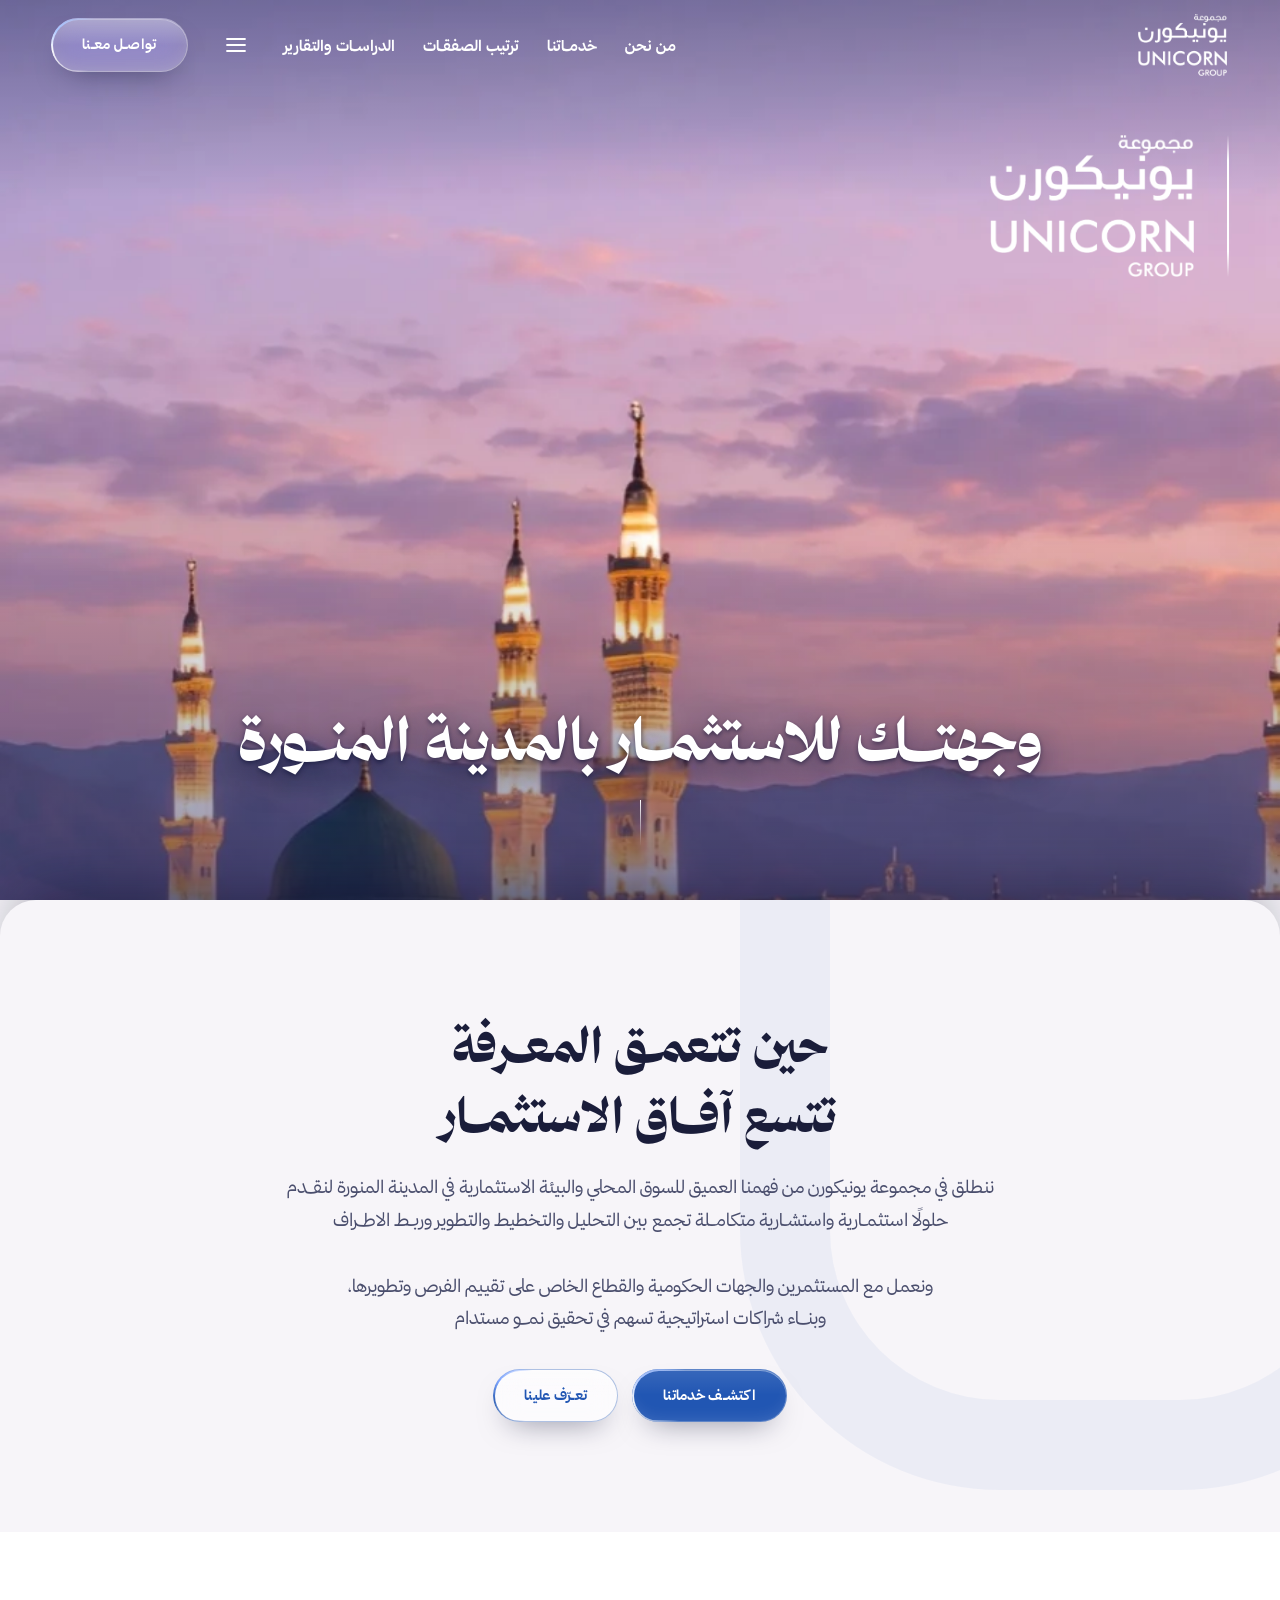
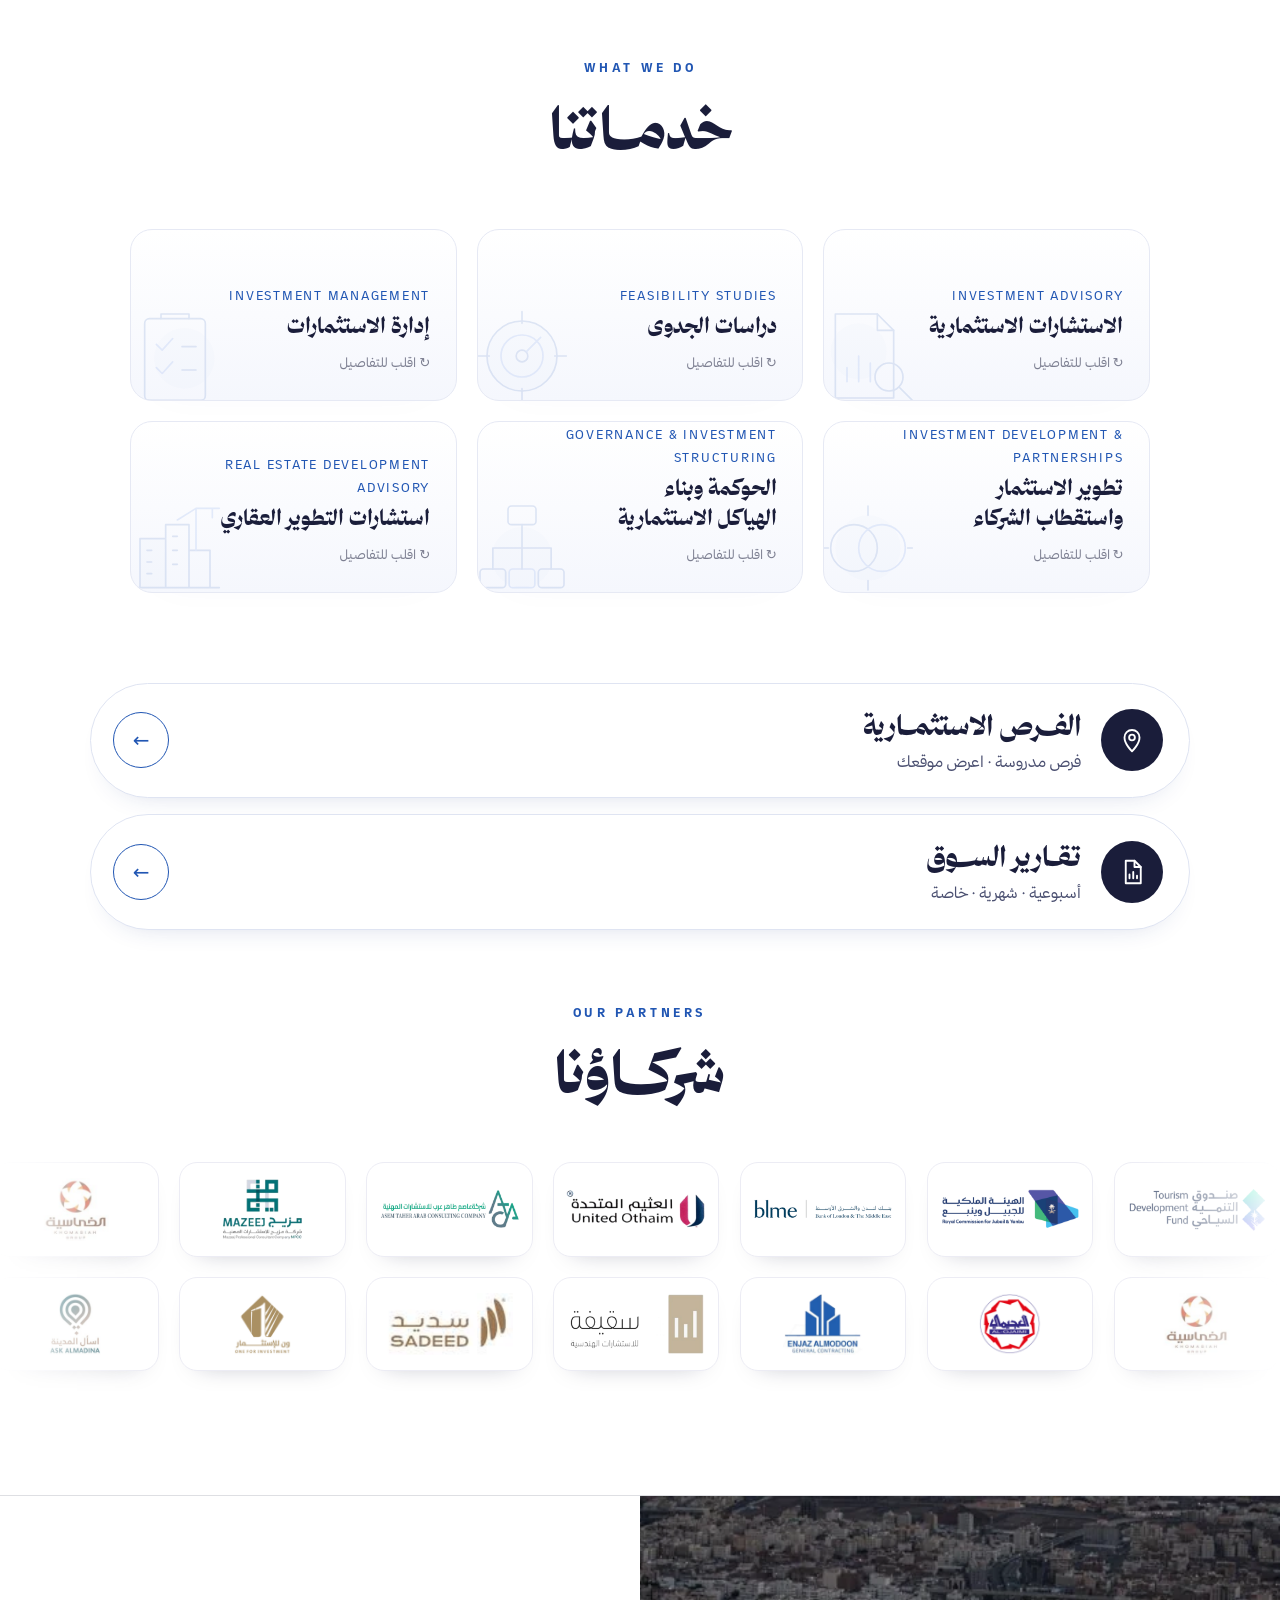
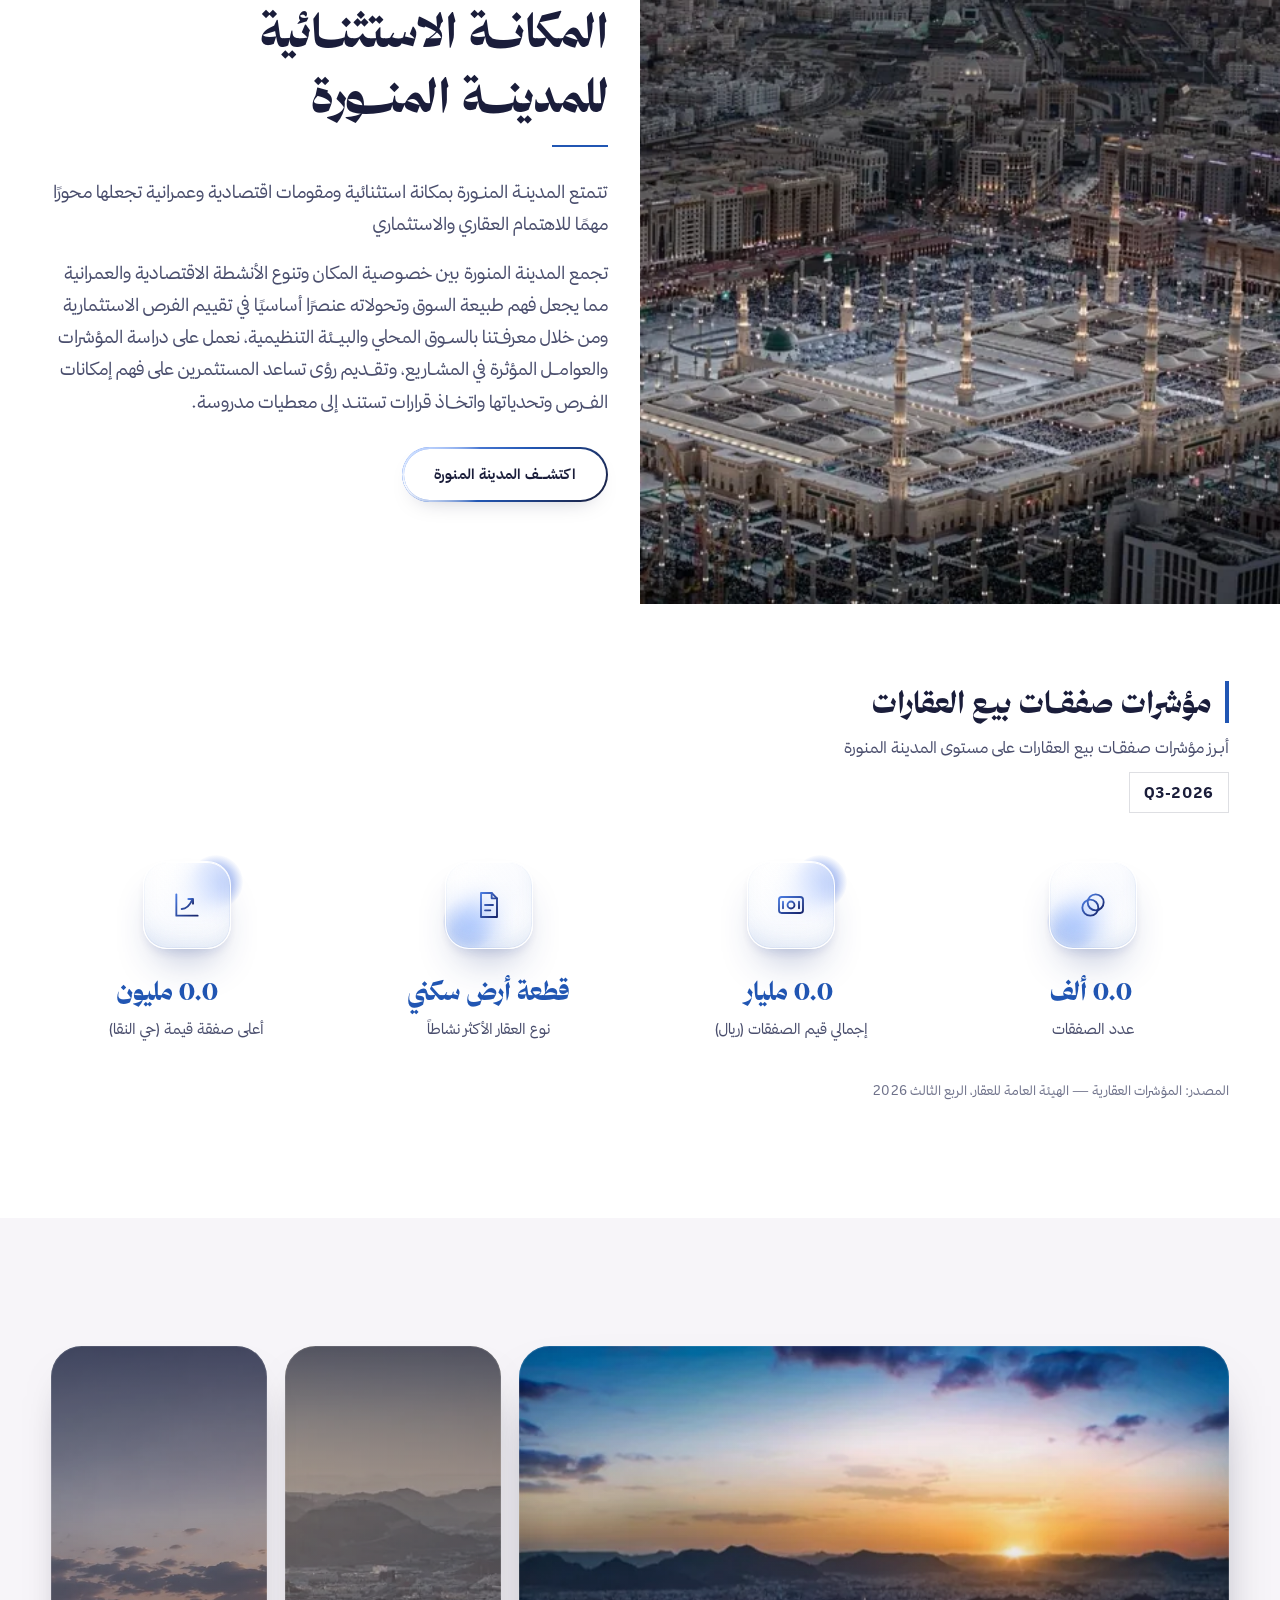
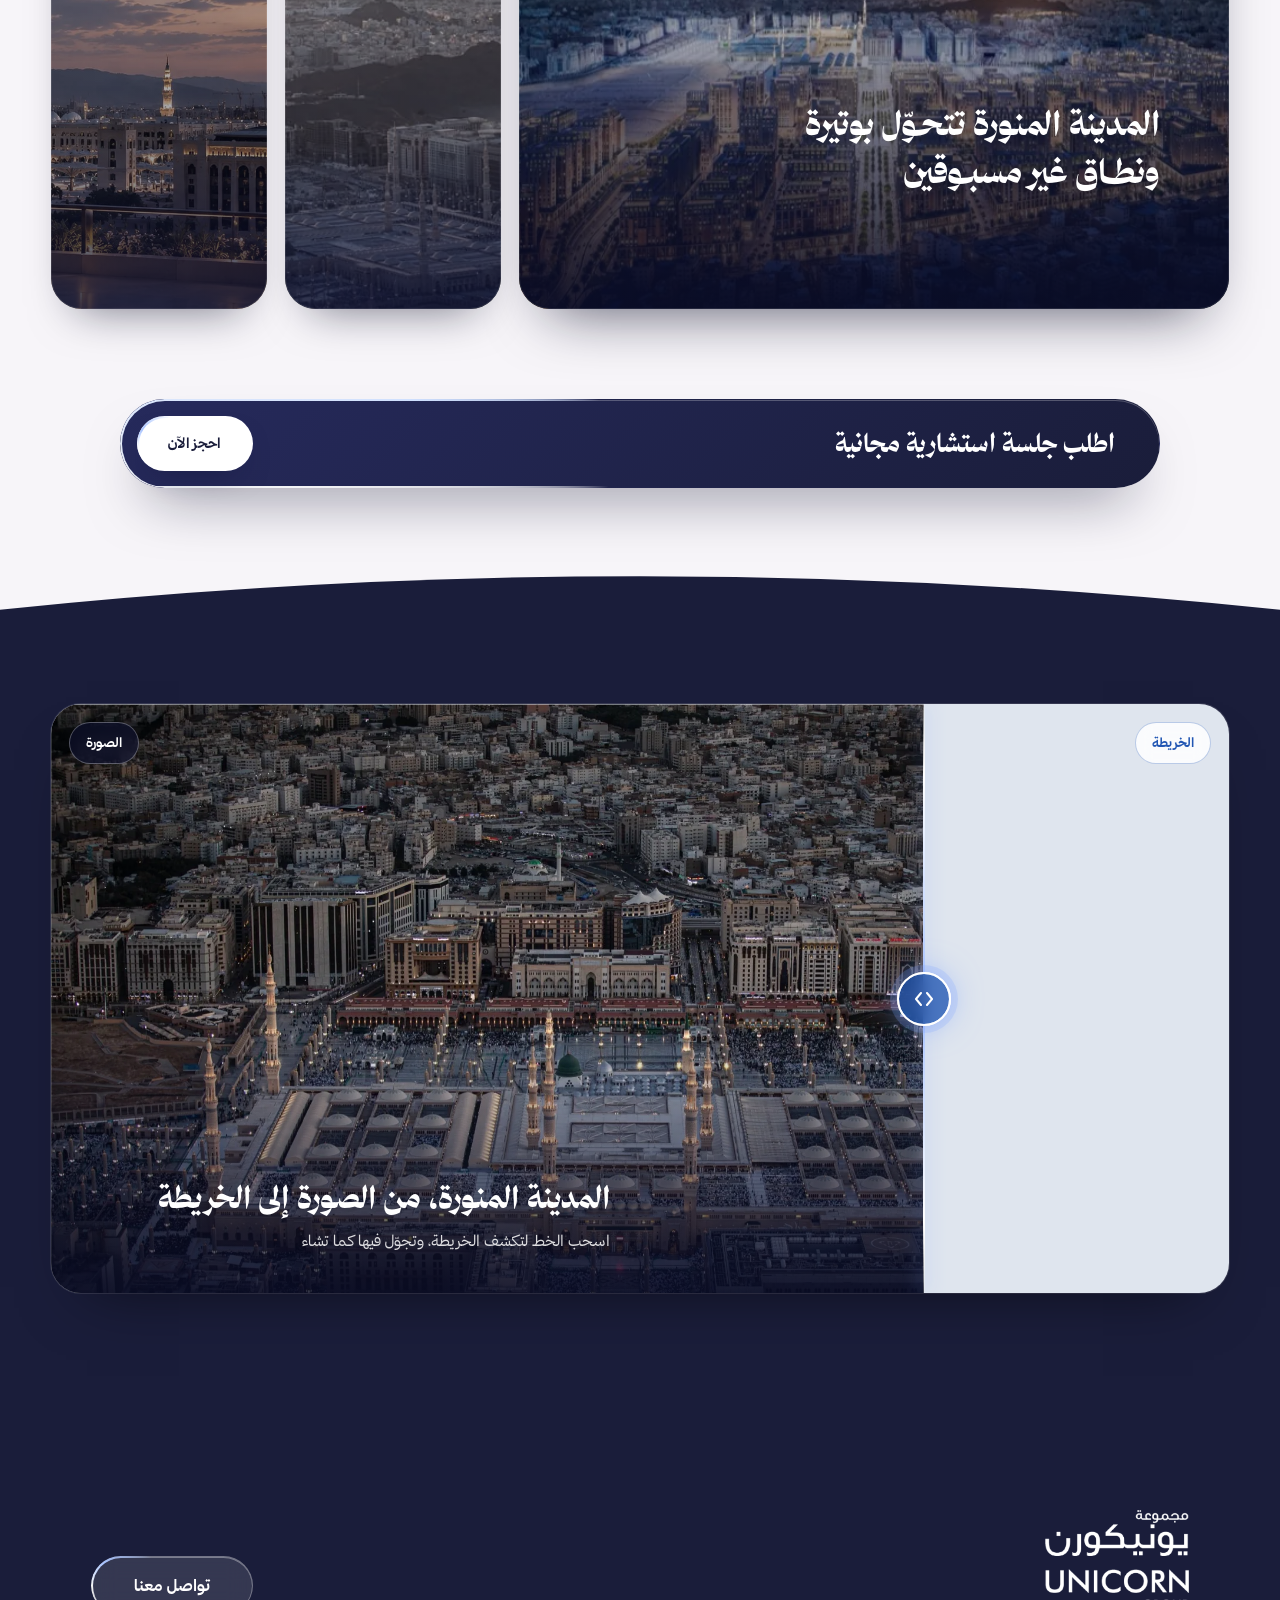
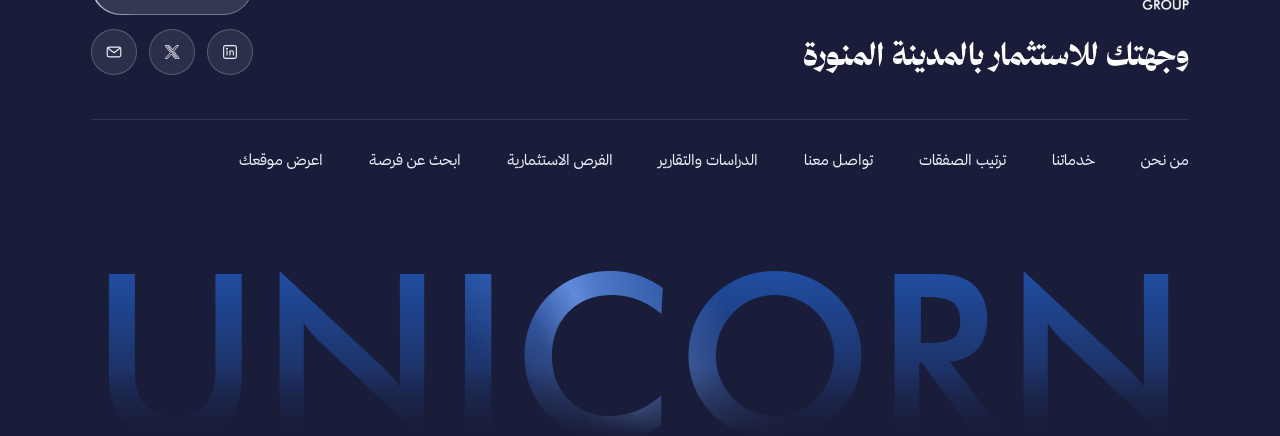
==== commit 7f6b6d66: "Spacing on services and opportunities, booking step title Co-Authored-By: Claude Opus 5.5 <noreply@a" ====
--- a/index.html
+++ b/index.html
@@ -21,7 +21,7 @@
 <link rel="alternate" type="text/markdown" title="llms.txt" href="https://sihamsaleh.github.io/unicorn-site/llms.txt">
 <script type="application/ld+json">{"@context": "https://schema.org", "@graph": [{"@type": ["Organization", "ProfessionalService"], "@id": "https://sihamsaleh.github.io/unicorn-site/#org", "name": "مجموعة يونيكورن للاستشارات والاستثمارات", "alternateName": ["Unicorn Group", "يونيكورن"], "url": "https://sihamsaleh.github.io/unicorn-site/", "logo": "https://sihamsaleh.github.io/unicorn-site/assets/img/logo-white.png", "image": "https://sihamsaleh.github.io/unicorn-site/assets/img/hero-1.jpg", "description": "جهة سعودية مقرّها المدينة المنورة متخصصة في سوق المدينة العقاري: تقارير أسبوعية وشهرية، واستشارات مالية واستراتيجية، واستشارات التطوير العقاري، والتقييم الصناعي", "email": "PR@unicorn.com.sa", "address": {"@type": "PostalAddress", "streetAddress": "8991 هانئ بن سعيد النخعي، المذينب", "addressLocality": "المدينة المنورة", "postalCode": "42381", "addressCountry": "SA"}, "areaServed": {"@type": "City", "name": "المدينة المنورة"}, "knowsAbout": ["سوق المدينة المنورة العقاري", "الاستشارات المالية", "دراسات الجدوى", "التطوير العقاري", "التقييم الصناعي"], "contactPoint": [{"@type": "ContactPoint", "contactType": "العلاقات العامة", "email": "PR@unicorn.com.sa"}], "sameAs": ["https://www.linkedin.com/company/unicorn-ksa", "https://x.com/unicorn_1sa"]}, {"@type": "WebPage", "@id": "https://sihamsaleh.github.io/unicorn-site/", "url": "https://sihamsaleh.github.io/unicorn-site/", "name": "مجموعة يونيكورن", "description": "مجموعة يونيكورن - وجهتك للاستثمار بالمدينة المنورة", "inLanguage": "ar", "isPartOf": {"@id": "https://sihamsaleh.github.io/unicorn-site/#site"}, "about": {"@id": "https://sihamsaleh.github.io/unicorn-site/#org"}}, {"@type": "WebSite", "@id": "https://sihamsaleh.github.io/unicorn-site/#site", "url": "https://sihamsaleh.github.io/unicorn-site/", "name": "مجموعة يونيكورن", "inLanguage": "ar", "publisher": {"@id": "https://sihamsaleh.github.io/unicorn-site/#org"}}]}</script>
 <link rel="preload" as="image" href="assets/img/hero-hd.webp" imagesrcset="assets/img/hero-hd-sm.webp 1280w, assets/img/hero-hd.webp 2560w" imagesizes="100vw">
-<link rel="stylesheet" href="assets/css/site.css?v=20261124203219">
+<link rel="stylesheet" href="assets/css/site.css?v=20261126022712">
 </head>
 <body class="home">
 <a class="skip" href="#top">انتقل إلى المحتوى</a>
--- a/assets/css/site.css
+++ b/assets/css/site.css
@@ -1892,3 +1892,6 @@
 
 /* phone footer: the tagline a little lower and a little larger */
 @media (max-width:760px){.mft-head{gap:22px}.mft-tg{font-size:17.5px}}
+
+/* «اعرض عقارك» button: a little more room under the title */
+.lyp .lyp-b{margin-top:clamp(18px,2vw,28px)}
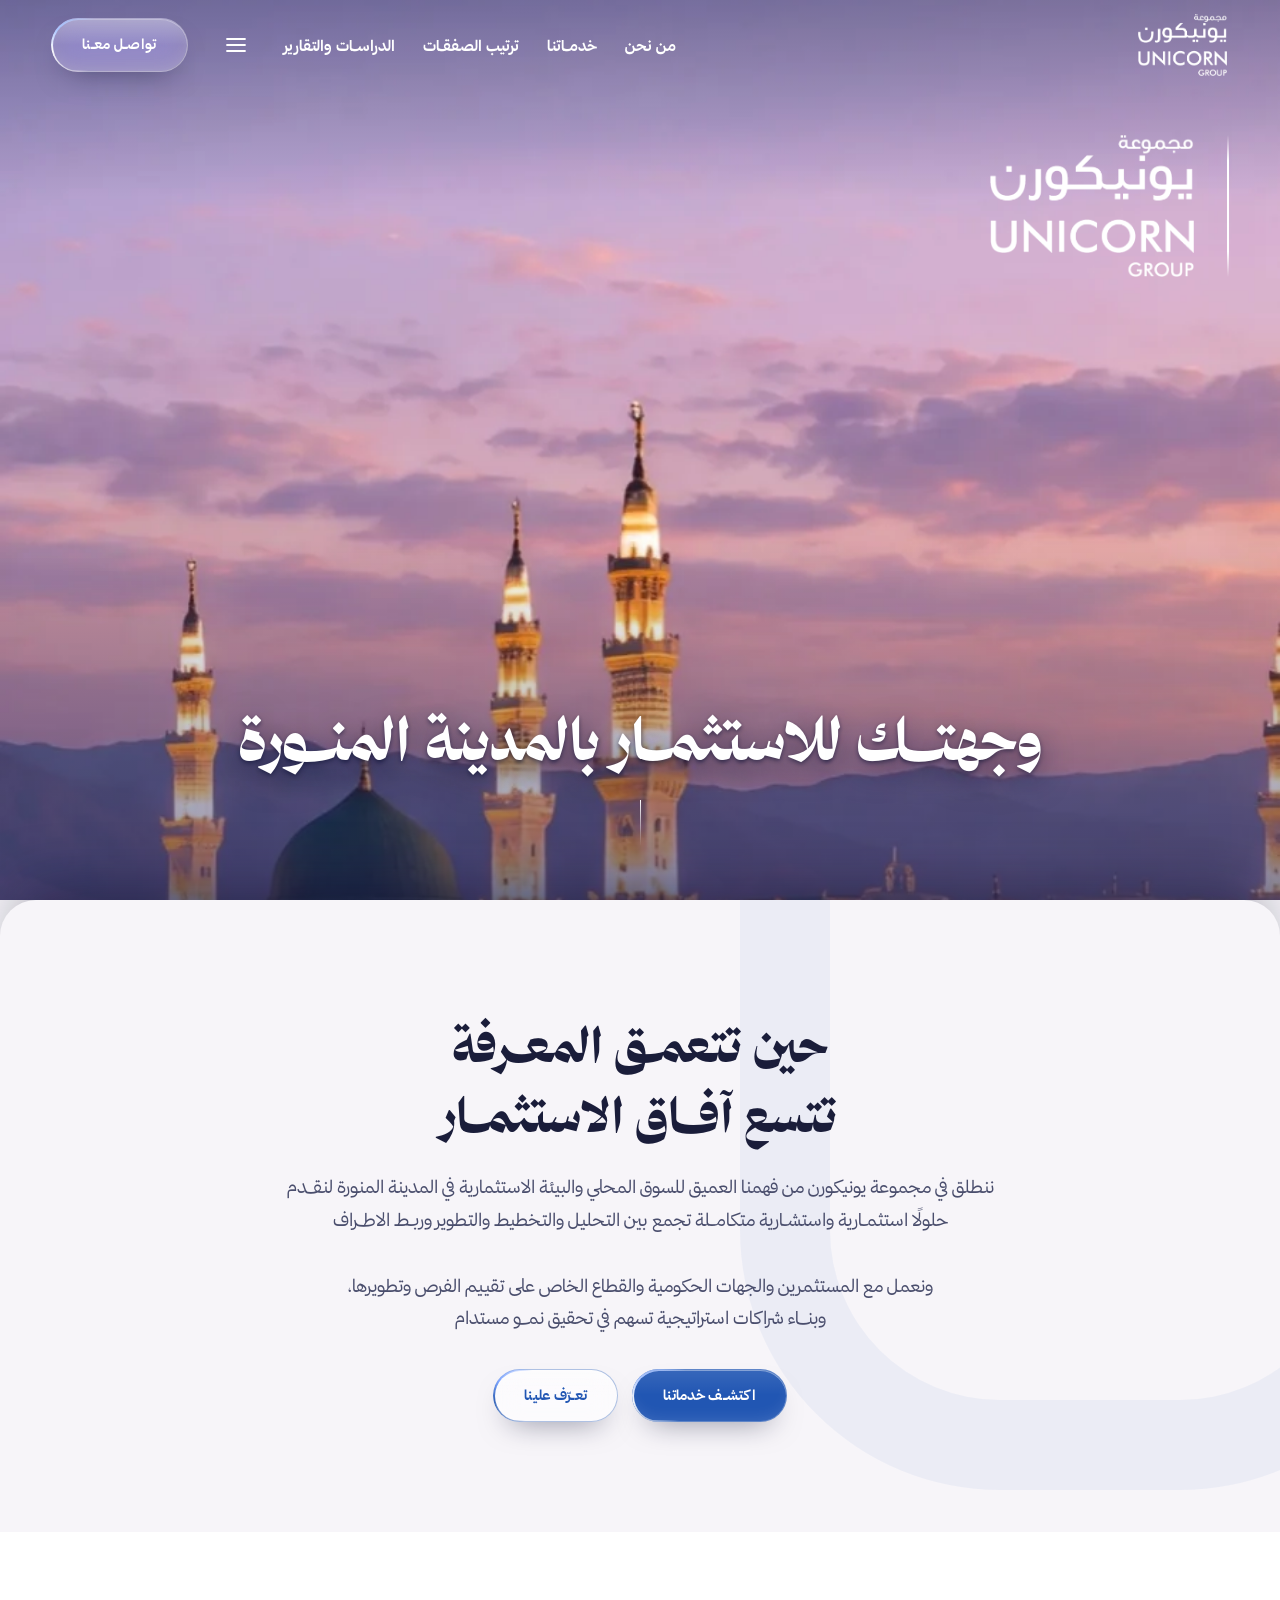
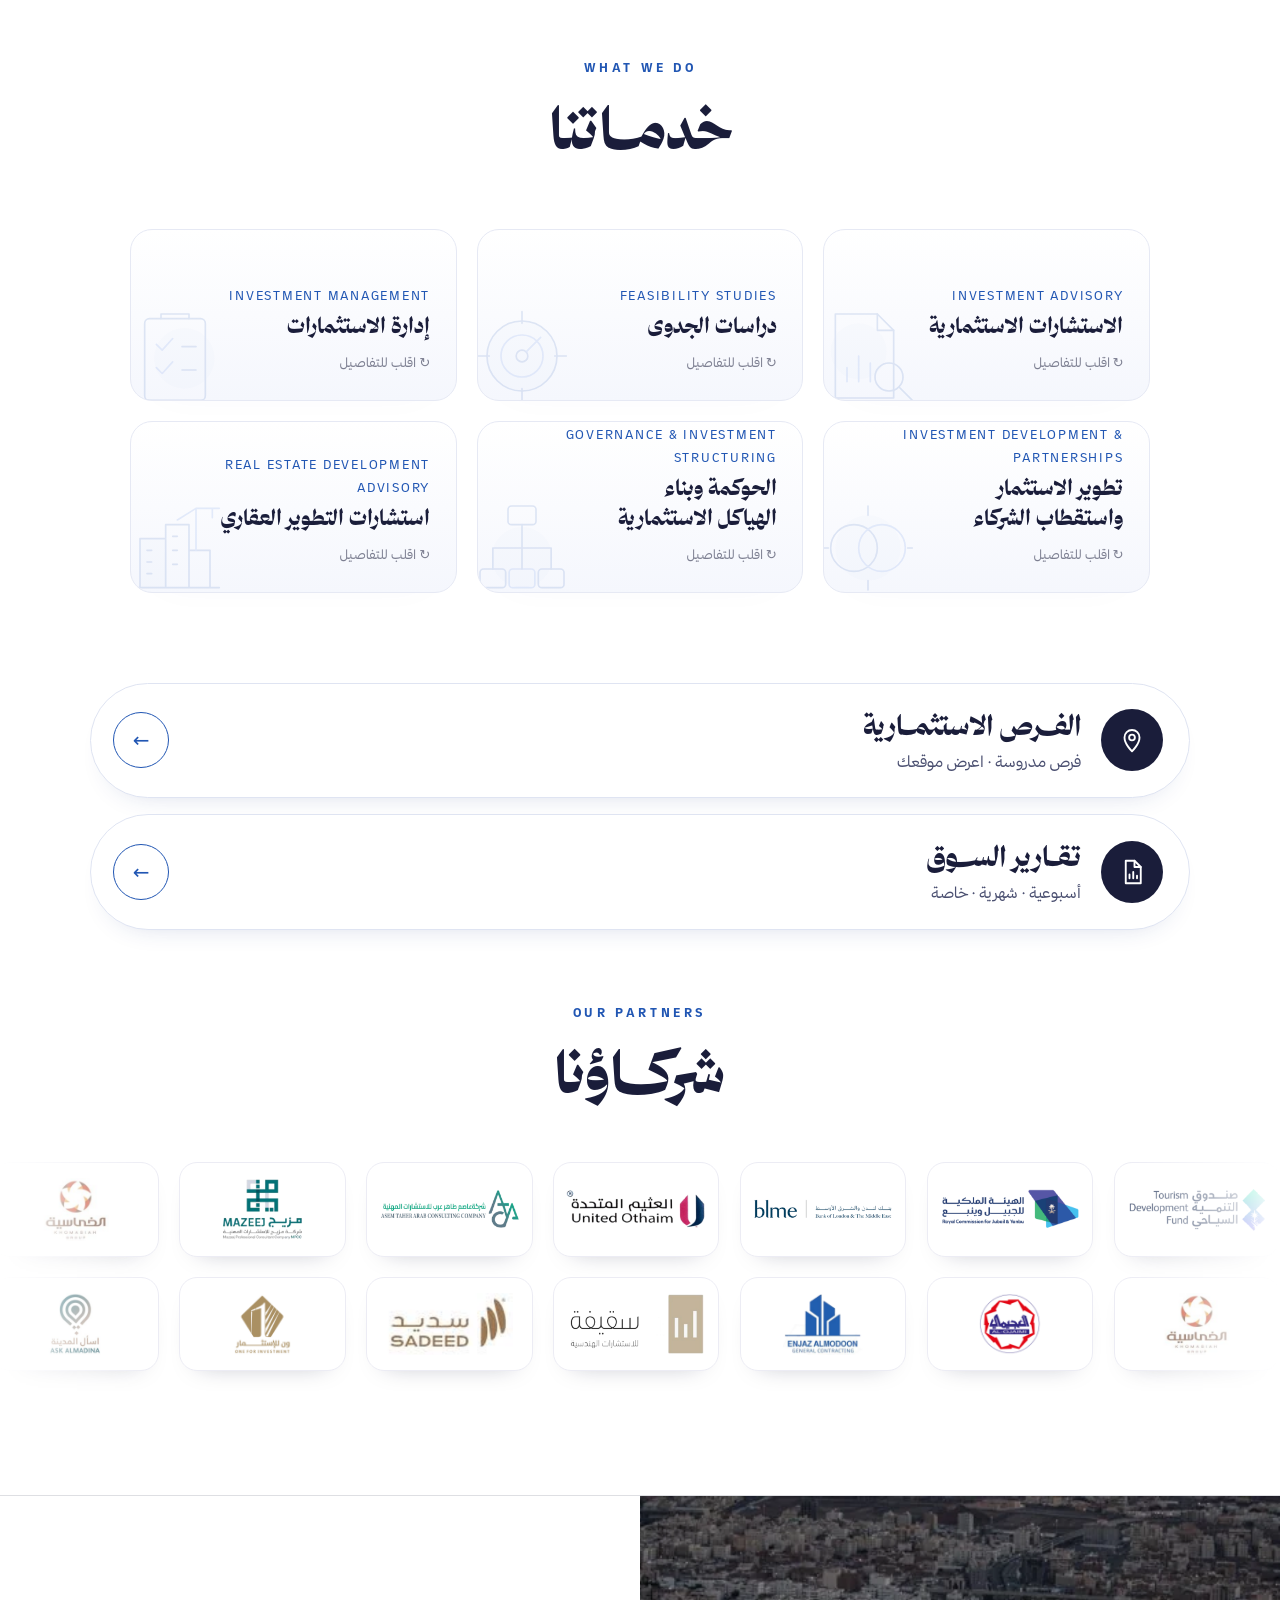
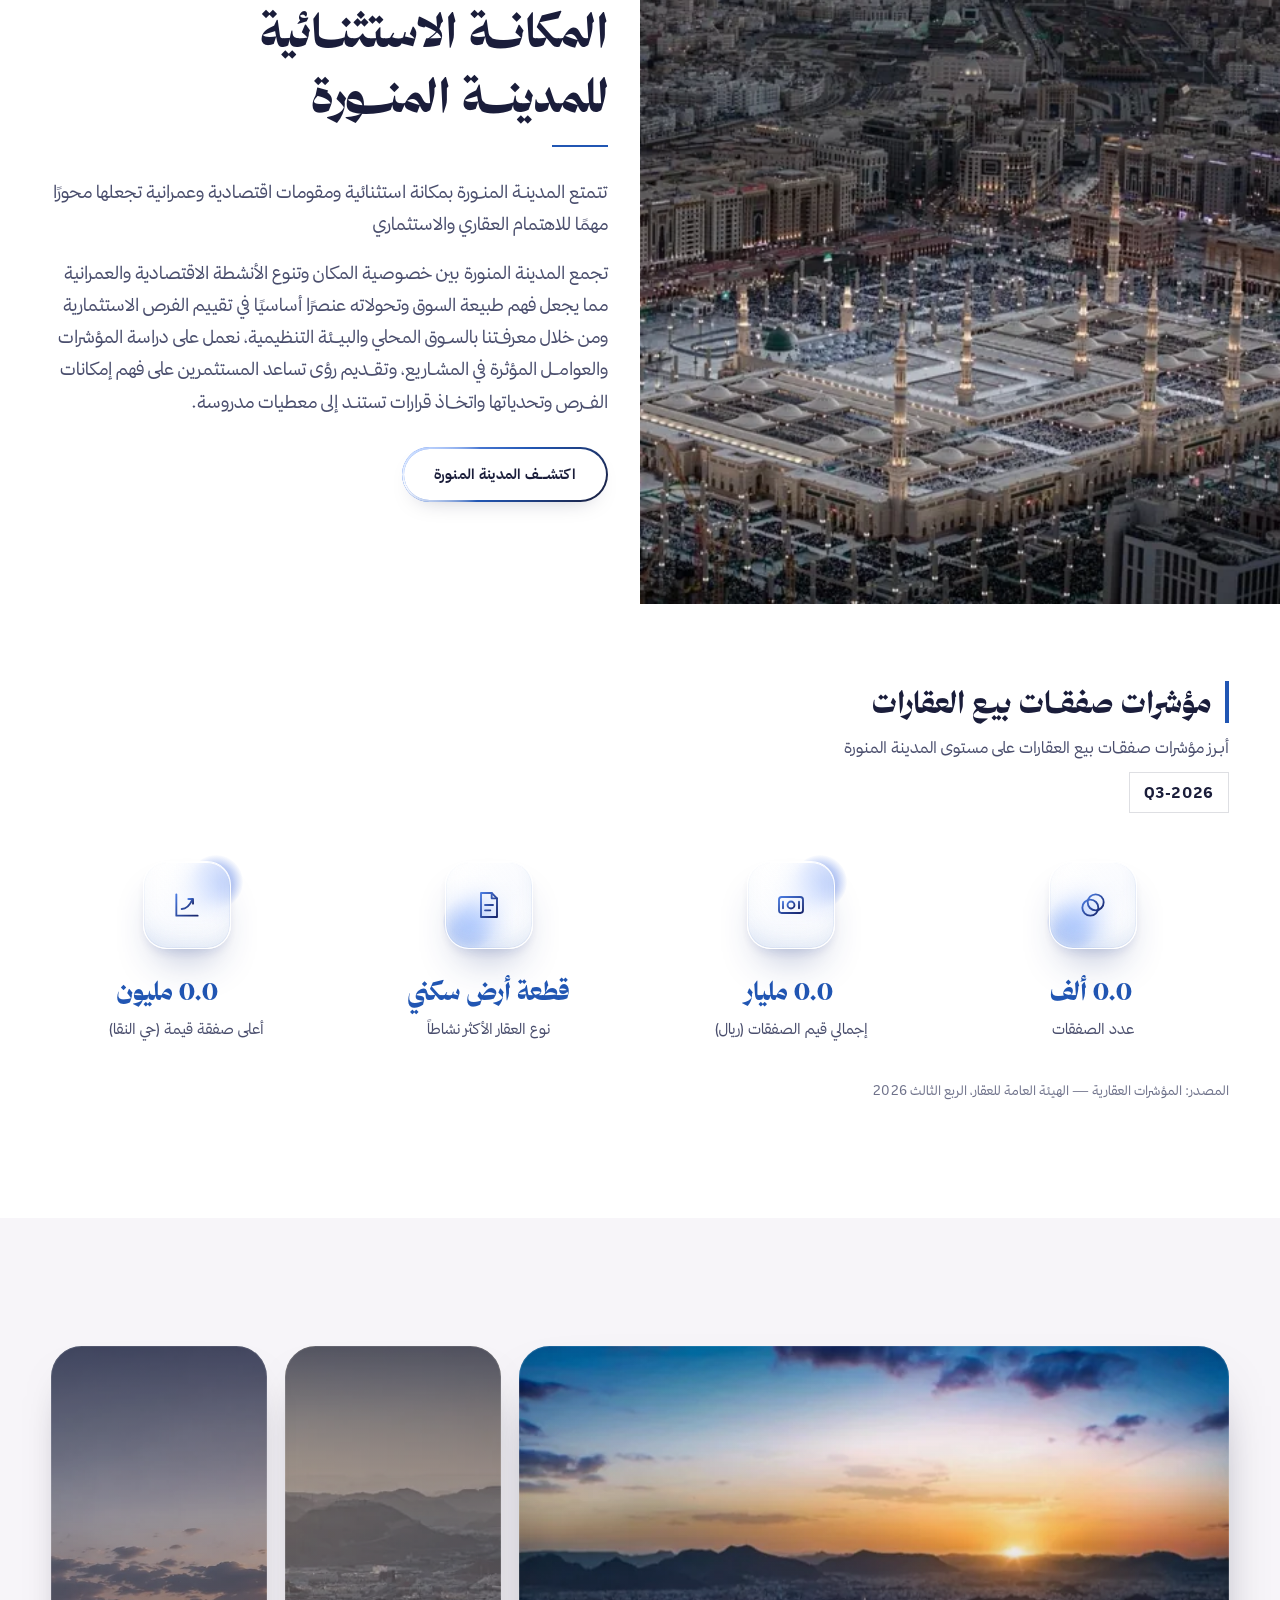
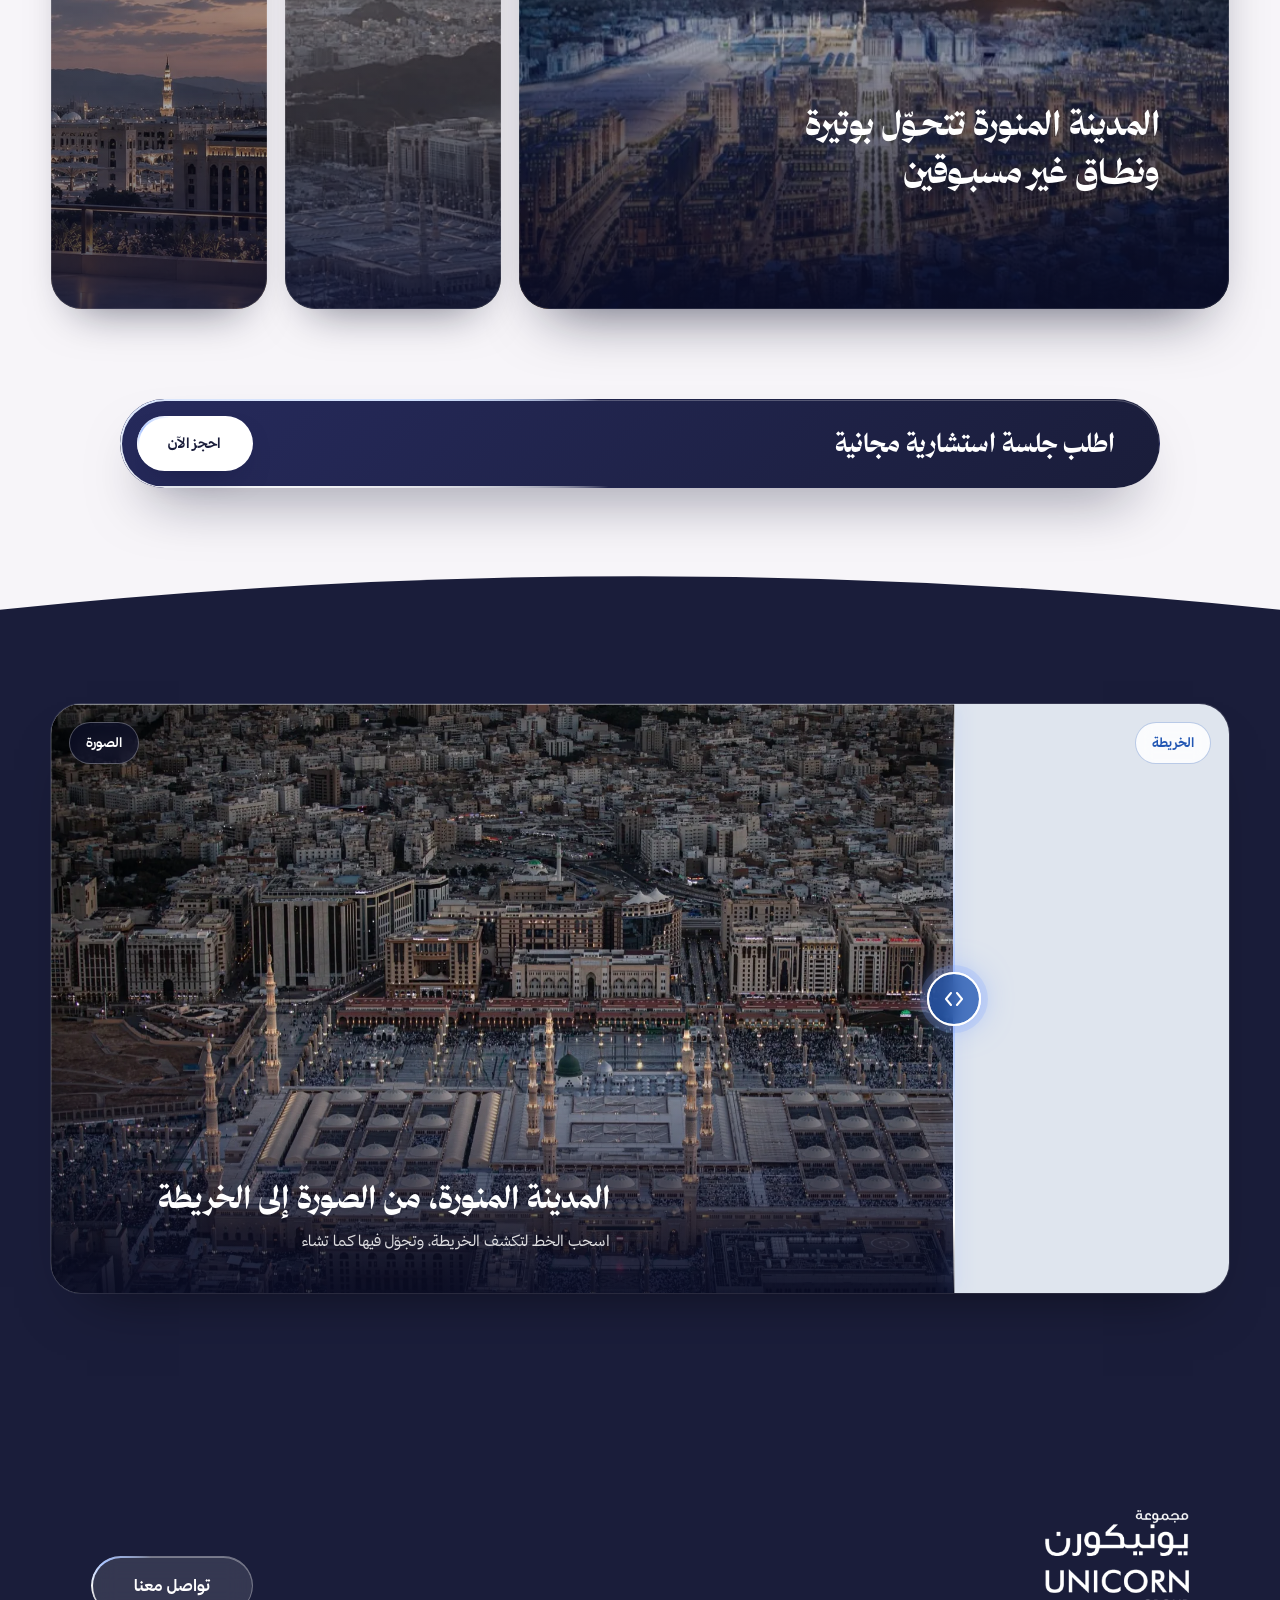
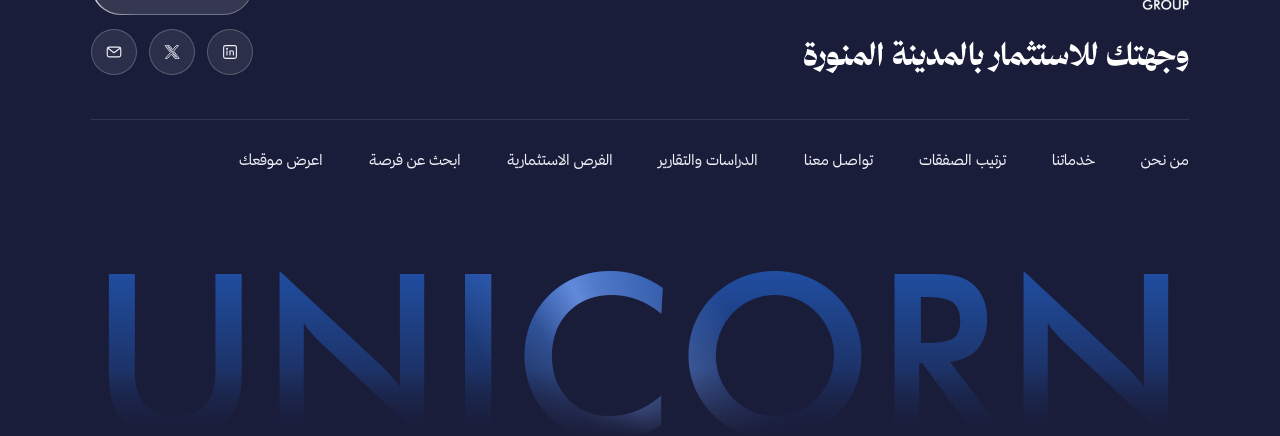
==== commit 47f2a453: "Services page: booking row with gold round arrow between hairlines Co-Authored-By: Claude Opus 5.5 <" ====
--- a/index.html
+++ b/index.html
@@ -21,7 +21,7 @@
 <link rel="alternate" type="text/markdown" title="llms.txt" href="https://sihamsaleh.github.io/unicorn-site/llms.txt">
 <script type="application/ld+json">{"@context": "https://schema.org", "@graph": [{"@type": ["Organization", "ProfessionalService"], "@id": "https://sihamsaleh.github.io/unicorn-site/#org", "name": "مجموعة يونيكورن للاستشارات والاستثمارات", "alternateName": ["Unicorn Group", "يونيكورن"], "url": "https://sihamsaleh.github.io/unicorn-site/", "logo": "https://sihamsaleh.github.io/unicorn-site/assets/img/logo-white.png", "image": "https://sihamsaleh.github.io/unicorn-site/assets/img/hero-1.jpg", "description": "جهة سعودية مقرّها المدينة المنورة متخصصة في سوق المدينة العقاري: تقارير أسبوعية وشهرية، واستشارات مالية واستراتيجية، واستشارات التطوير العقاري، والتقييم الصناعي", "email": "PR@unicorn.com.sa", "address": {"@type": "PostalAddress", "streetAddress": "8991 هانئ بن سعيد النخعي، المذينب", "addressLocality": "المدينة المنورة", "postalCode": "42381", "addressCountry": "SA"}, "areaServed": {"@type": "City", "name": "المدينة المنورة"}, "knowsAbout": ["سوق المدينة المنورة العقاري", "الاستشارات المالية", "دراسات الجدوى", "التطوير العقاري", "التقييم الصناعي"], "contactPoint": [{"@type": "ContactPoint", "contactType": "العلاقات العامة", "email": "PR@unicorn.com.sa"}], "sameAs": ["https://www.linkedin.com/company/unicorn-ksa", "https://x.com/unicorn_1sa"]}, {"@type": "WebPage", "@id": "https://sihamsaleh.github.io/unicorn-site/", "url": "https://sihamsaleh.github.io/unicorn-site/", "name": "مجموعة يونيكورن", "description": "مجموعة يونيكورن - وجهتك للاستثمار بالمدينة المنورة", "inLanguage": "ar", "isPartOf": {"@id": "https://sihamsaleh.github.io/unicorn-site/#site"}, "about": {"@id": "https://sihamsaleh.github.io/unicorn-site/#org"}}, {"@type": "WebSite", "@id": "https://sihamsaleh.github.io/unicorn-site/#site", "url": "https://sihamsaleh.github.io/unicorn-site/", "name": "مجموعة يونيكورن", "inLanguage": "ar", "publisher": {"@id": "https://sihamsaleh.github.io/unicorn-site/#org"}}]}</script>
 <link rel="preload" as="image" href="assets/img/hero-hd.webp" imagesrcset="assets/img/hero-hd-sm.webp 1280w, assets/img/hero-hd.webp 2560w" imagesizes="100vw">
-<link rel="stylesheet" href="assets/css/site.css?v=20261126022712">
+<link rel="stylesheet" href="assets/css/site.css?v=20261126023719">
 </head>
 <body class="home">
 <a class="skip" href="#top">انتقل إلى المحتوى</a>
--- a/assets/css/site.css
+++ b/assets/css/site.css
@@ -1895,3 +1895,14 @@
 
 /* «اعرض عقارك» button: a little more room under the title */
 .lyp .lyp-b{margin-top:clamp(18px,2vw,28px)}
+
+/* services page booking row (option 4): the title on the right, a gold round arrow on the left, between two hairlines */
+.bk4{background:#1a1d3a;color:#fff}
+.bk4 a{display:flex;align-items:center;justify-content:space-between;gap:24px;padding:24px 4px;border-block:1px solid rgba(255,255,255,.18);color:#fff;text-decoration:none}
+.bk4 h2{margin:0;font-family:var(--display);font-weight:900;font-size:clamp(19px,2.2vw,26px);line-height:1.5;color:#fff}
+.bk4-go{flex:none;display:grid;place-items:center;width:54px;height:54px;border-radius:50%;background:#e3c993;color:#1a1d3a;transition:background .3s}
+.bk4-go svg{width:18px;height:18px;fill:none;stroke:currentColor;stroke-width:1.6;stroke-linecap:round;stroke-linejoin:round;animation:bk4Nudge 2.8s cubic-bezier(.45,0,.25,1) infinite}
+.bk4 a:hover .bk4-go,.bk4 a:focus-visible .bk4-go{background:#fff}
+@keyframes bk4Nudge{0%,60%,100%{transform:none}30%{transform:translateX(-4px)}}
+@media (max-width:760px){.bk4 a{padding:20px 2px;gap:16px}.bk4-go{width:46px;height:46px}}
+@media (prefers-reduced-motion:reduce){.bk4-go svg{animation:none}}
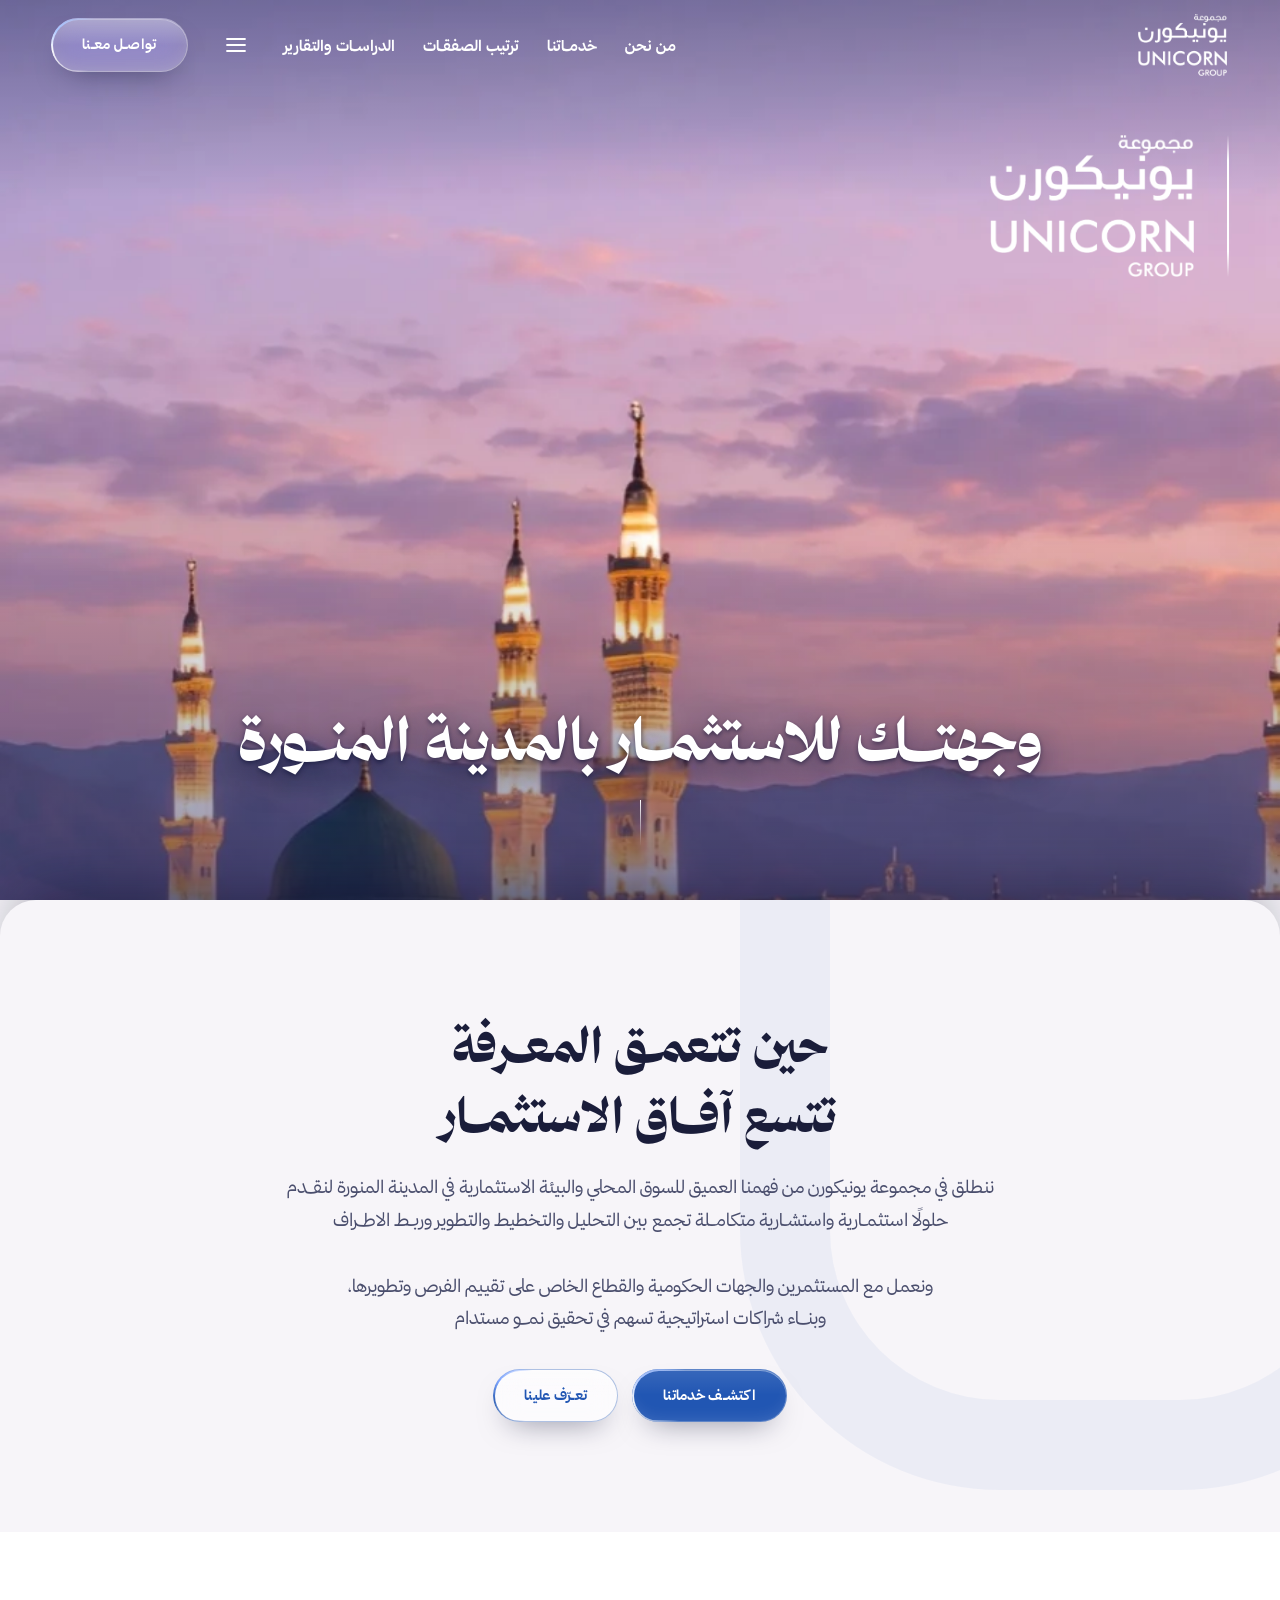
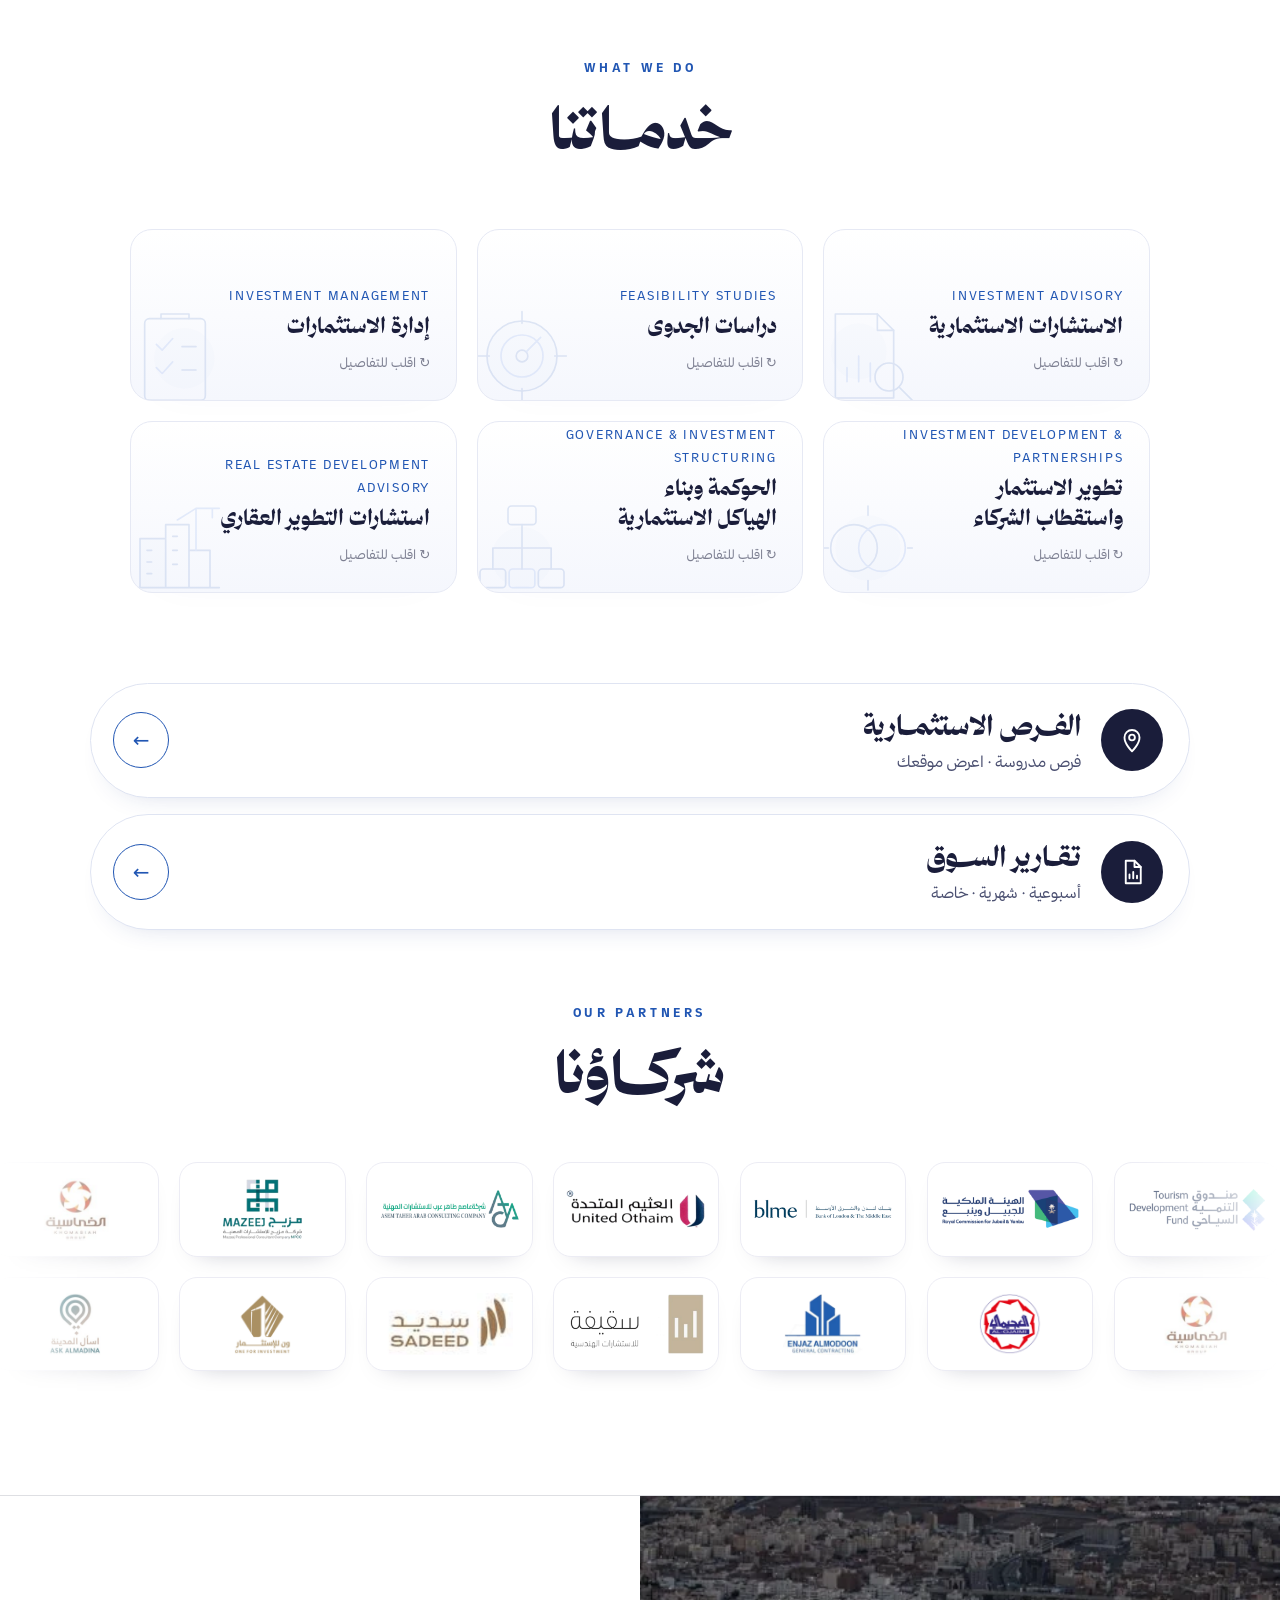
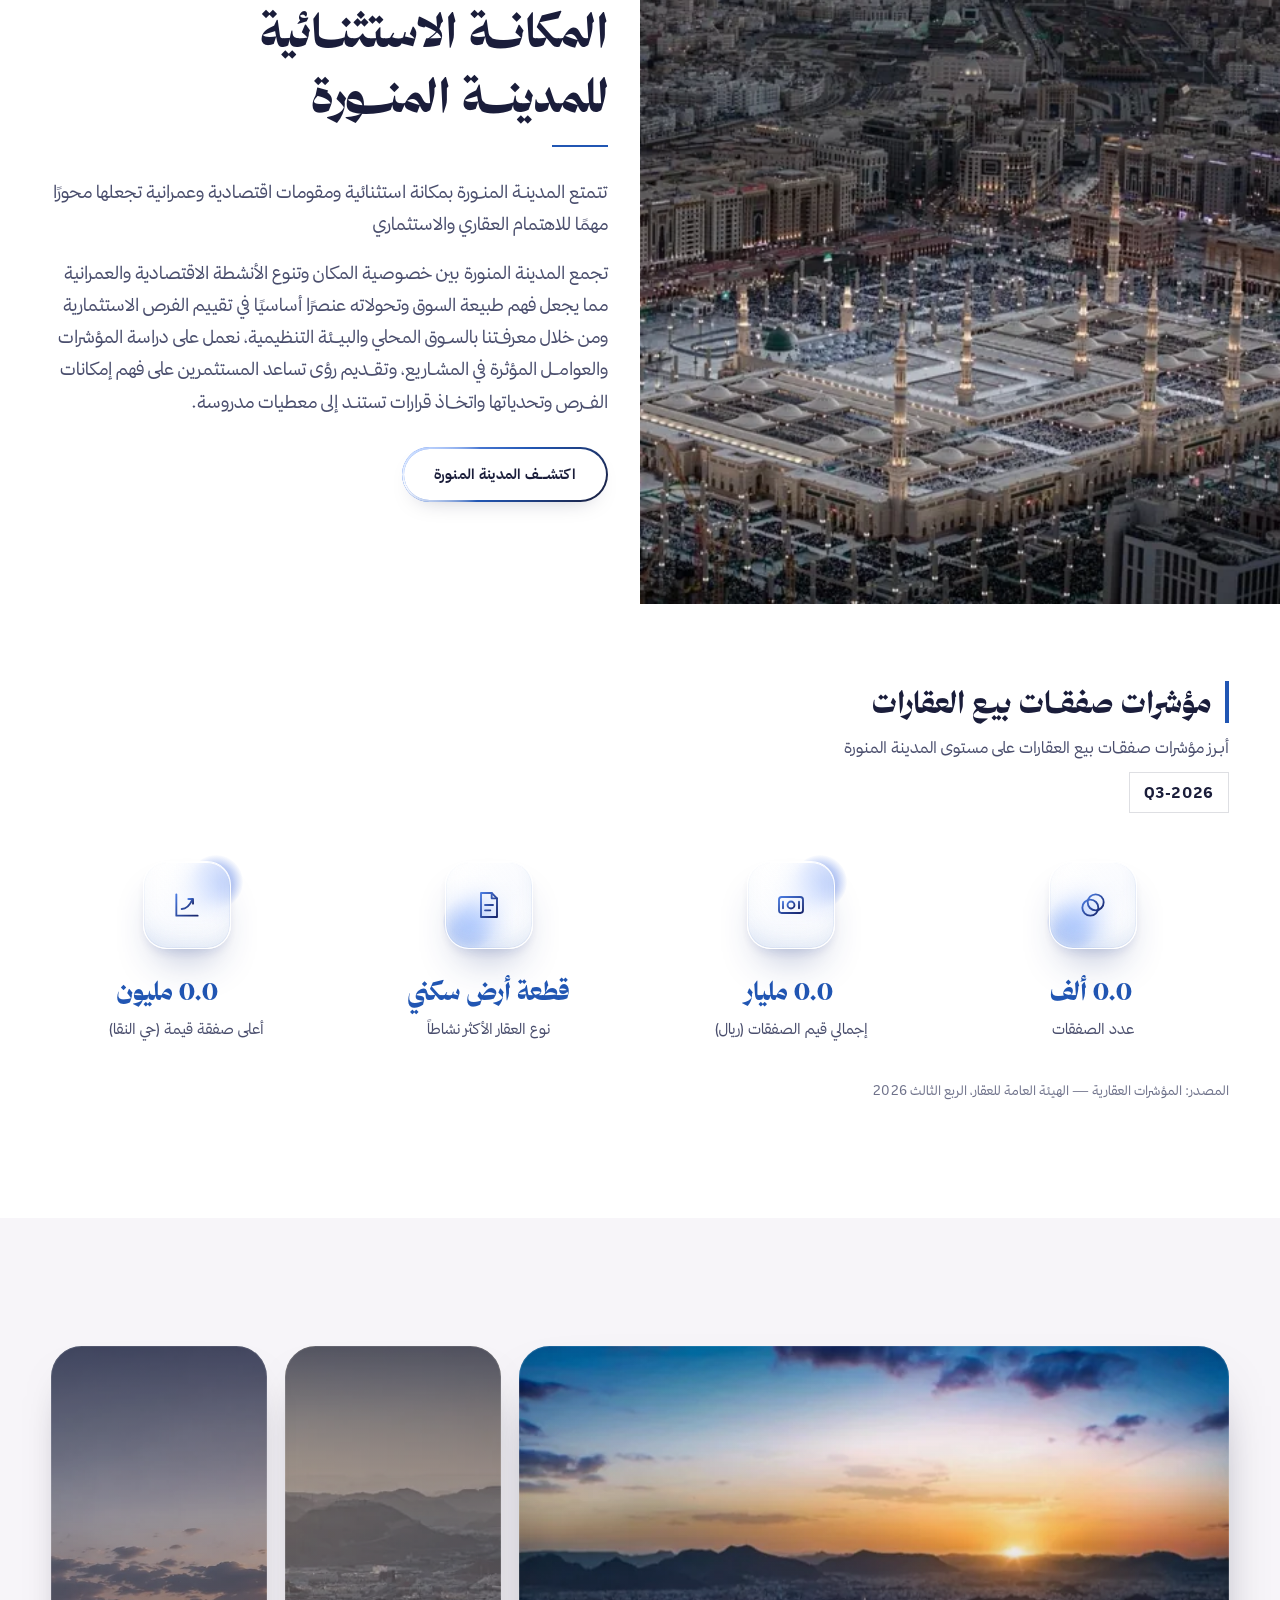
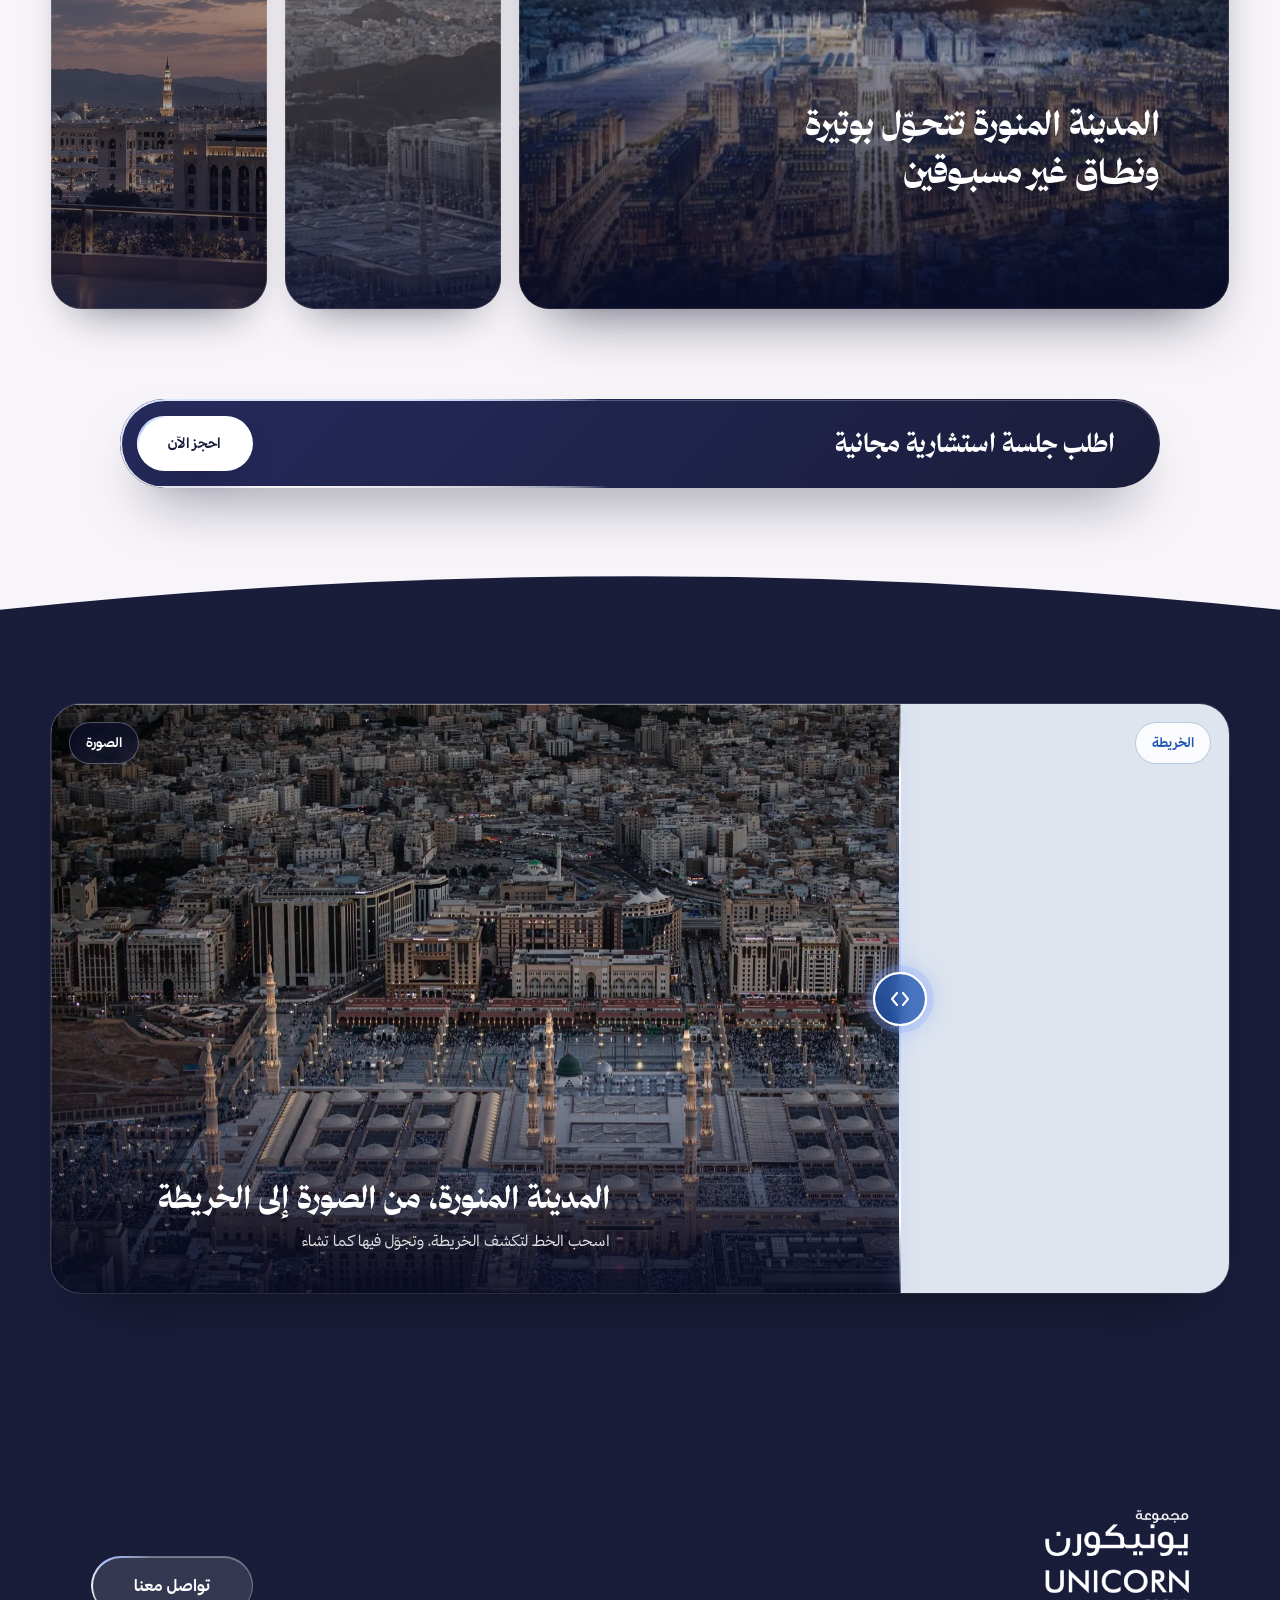
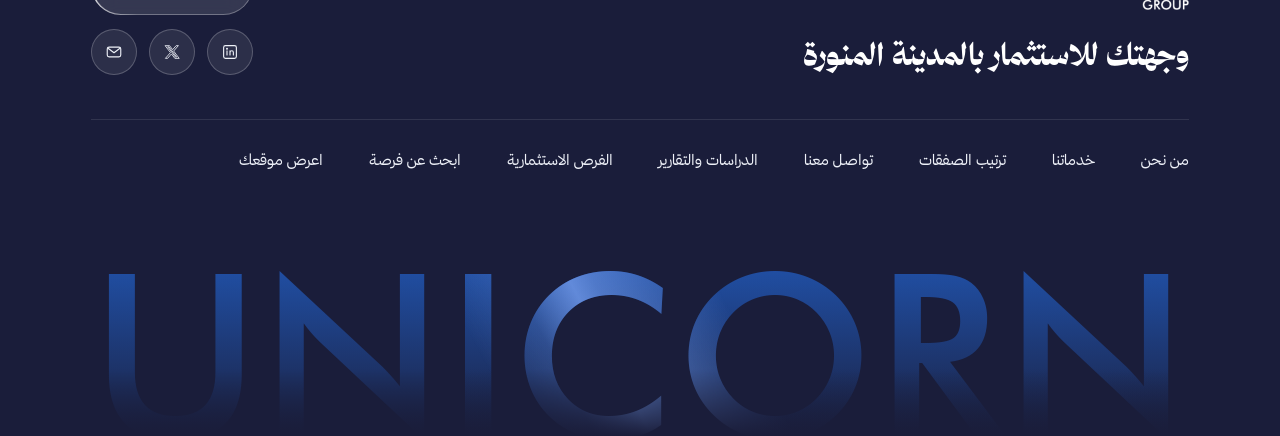
==== commit a8f0d06a: "Services page: booking card in the «اعرض عقارك» style, title on one line Co-Authored-By: Claude Opus" ====
--- a/index.html
+++ b/index.html
@@ -21,7 +21,7 @@
 <link rel="alternate" type="text/markdown" title="llms.txt" href="https://sihamsaleh.github.io/unicorn-site/llms.txt">
 <script type="application/ld+json">{"@context": "https://schema.org", "@graph": [{"@type": ["Organization", "ProfessionalService"], "@id": "https://sihamsaleh.github.io/unicorn-site/#org", "name": "مجموعة يونيكورن للاستشارات والاستثمارات", "alternateName": ["Unicorn Group", "يونيكورن"], "url": "https://sihamsaleh.github.io/unicorn-site/", "logo": "https://sihamsaleh.github.io/unicorn-site/assets/img/logo-white.png", "image": "https://sihamsaleh.github.io/unicorn-site/assets/img/hero-1.jpg", "description": "جهة سعودية مقرّها المدينة المنورة متخصصة في سوق المدينة العقاري: تقارير أسبوعية وشهرية، واستشارات مالية واستراتيجية، واستشارات التطوير العقاري، والتقييم الصناعي", "email": "PR@unicorn.com.sa", "address": {"@type": "PostalAddress", "streetAddress": "8991 هانئ بن سعيد النخعي، المذينب", "addressLocality": "المدينة المنورة", "postalCode": "42381", "addressCountry": "SA"}, "areaServed": {"@type": "City", "name": "المدينة المنورة"}, "knowsAbout": ["سوق المدينة المنورة العقاري", "الاستشارات المالية", "دراسات الجدوى", "التطوير العقاري", "التقييم الصناعي"], "contactPoint": [{"@type": "ContactPoint", "contactType": "العلاقات العامة", "email": "PR@unicorn.com.sa"}], "sameAs": ["https://www.linkedin.com/company/unicorn-ksa", "https://x.com/unicorn_1sa"]}, {"@type": "WebPage", "@id": "https://sihamsaleh.github.io/unicorn-site/", "url": "https://sihamsaleh.github.io/unicorn-site/", "name": "مجموعة يونيكورن", "description": "مجموعة يونيكورن - وجهتك للاستثمار بالمدينة المنورة", "inLanguage": "ar", "isPartOf": {"@id": "https://sihamsaleh.github.io/unicorn-site/#site"}, "about": {"@id": "https://sihamsaleh.github.io/unicorn-site/#org"}}, {"@type": "WebSite", "@id": "https://sihamsaleh.github.io/unicorn-site/#site", "url": "https://sihamsaleh.github.io/unicorn-site/", "name": "مجموعة يونيكورن", "inLanguage": "ar", "publisher": {"@id": "https://sihamsaleh.github.io/unicorn-site/#org"}}]}</script>
 <link rel="preload" as="image" href="assets/img/hero-hd.webp" imagesrcset="assets/img/hero-hd-sm.webp 1280w, assets/img/hero-hd.webp 2560w" imagesizes="100vw">
-<link rel="stylesheet" href="assets/css/site.css?v=20261126023719">
+<link rel="stylesheet" href="assets/css/site.css?v=20261126073551">
 </head>
 <body class="home">
 <a class="skip" href="#top">انتقل إلى المحتوى</a>
--- a/assets/css/site.css
+++ b/assets/css/site.css
@@ -1896,13 +1896,8 @@
 /* «اعرض عقارك» button: a little more room under the title */
 .lyp .lyp-b{margin-top:clamp(18px,2vw,28px)}
 
-/* services page booking row (option 4): the title on the right, a gold round arrow on the left, between two hairlines */
-.bk4{background:#1a1d3a;color:#fff}
-.bk4 a{display:flex;align-items:center;justify-content:space-between;gap:24px;padding:24px 4px;border-block:1px solid rgba(255,255,255,.18);color:#fff;text-decoration:none}
-.bk4 h2{margin:0;font-family:var(--display);font-weight:900;font-size:clamp(19px,2.2vw,26px);line-height:1.5;color:#fff}
-.bk4-go{flex:none;display:grid;place-items:center;width:54px;height:54px;border-radius:50%;background:#e3c993;color:#1a1d3a;transition:background .3s}
-.bk4-go svg{width:18px;height:18px;fill:none;stroke:currentColor;stroke-width:1.6;stroke-linecap:round;stroke-linejoin:round;animation:bk4Nudge 2.8s cubic-bezier(.45,0,.25,1) infinite}
-.bk4 a:hover .bk4-go,.bk4 a:focus-visible .bk4-go{background:#fff}
-@keyframes bk4Nudge{0%,60%,100%{transform:none}30%{transform:translateX(-4px)}}
-@media (max-width:760px){.bk4 a{padding:20px 2px;gap:16px}.bk4-go{width:46px;height:46px}}
-@media (prefers-reduced-motion:reduce){.bk4-go svg{animation:none}}
+/* services page booking card: the same look as «اعرض عقارك», title on one line */
+.bk-sec{background:#1a1d3a;color:#fff}
+.bk-card{margin-top:0;grid-template-columns:1fr;box-shadow:inset 0 0 0 1px rgba(255,255,255,.09)}
+.bk-card h2{margin:0;font-family:var(--display);font-weight:900;font-size:clamp(15px,4.3vw,44px);line-height:1.3;color:#fff;white-space:nowrap}
+.bk-card .lyp-b{margin-top:clamp(18px,2vw,28px)}
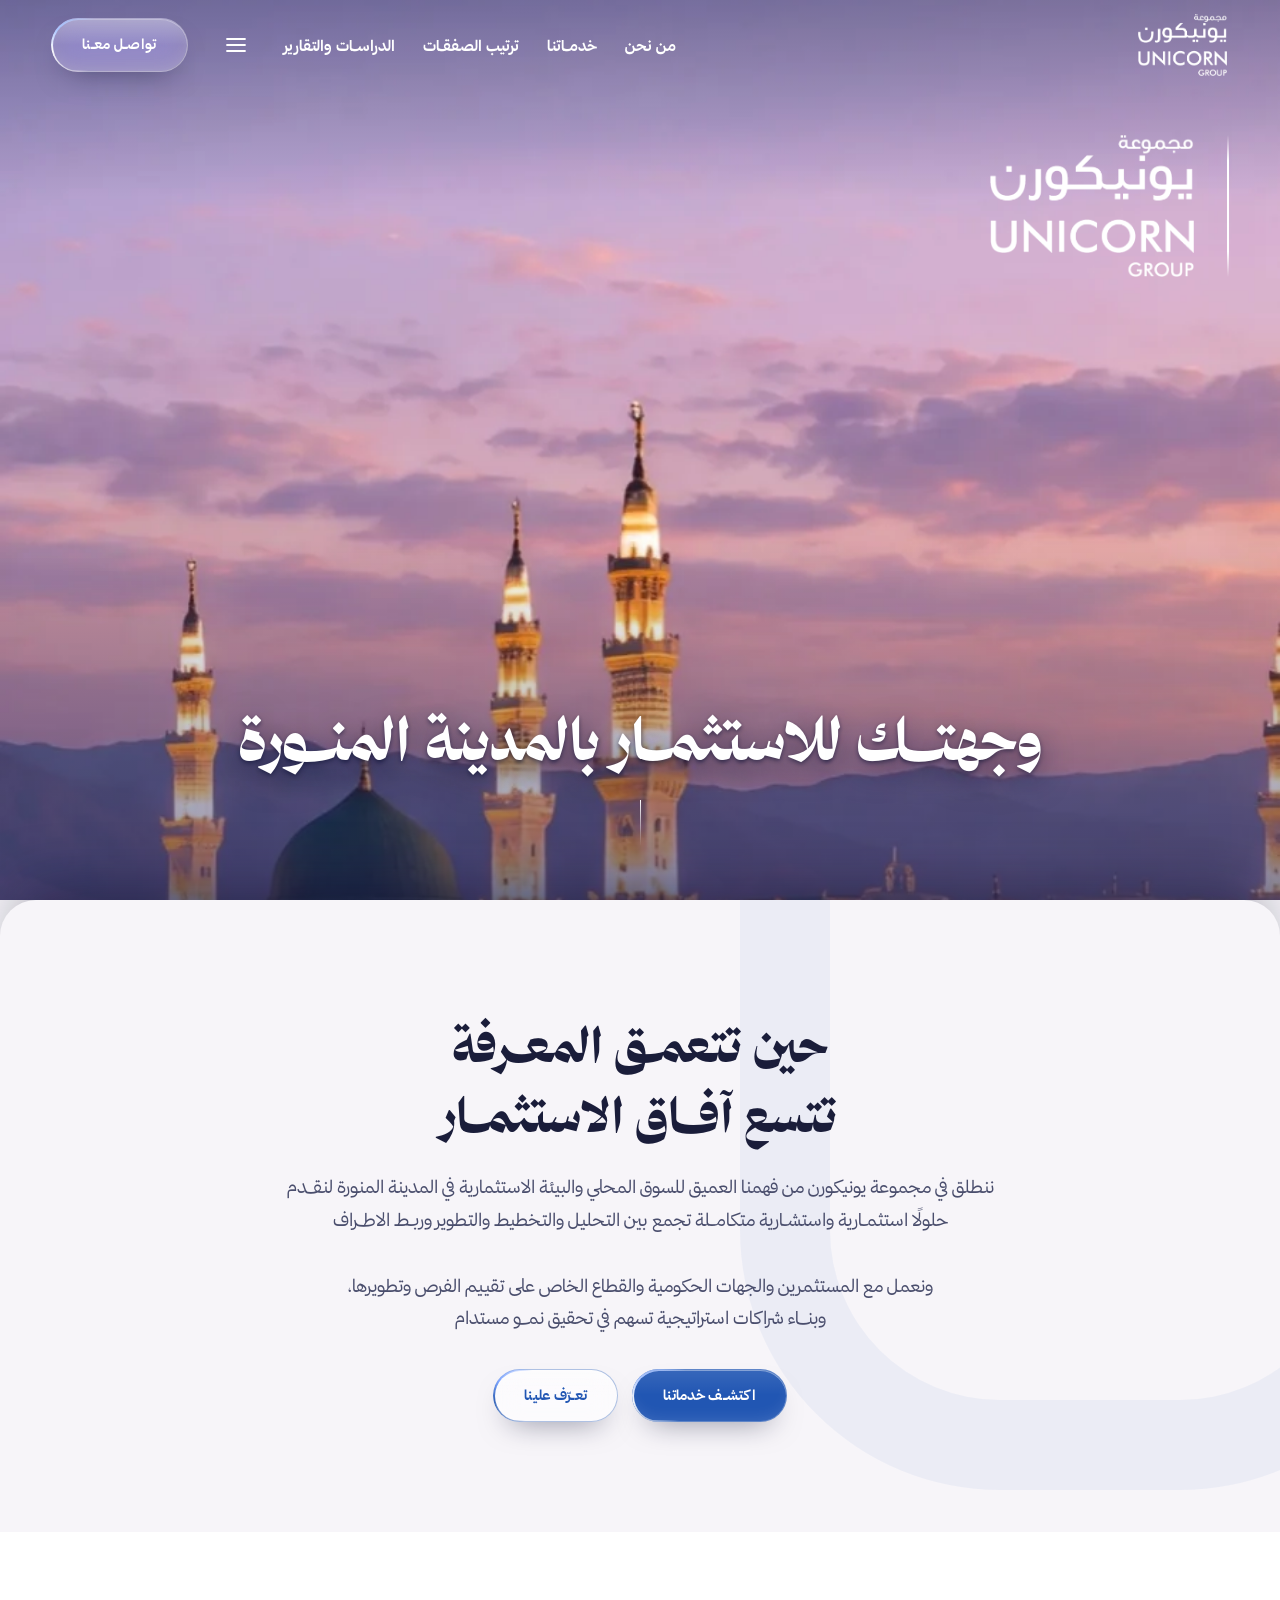
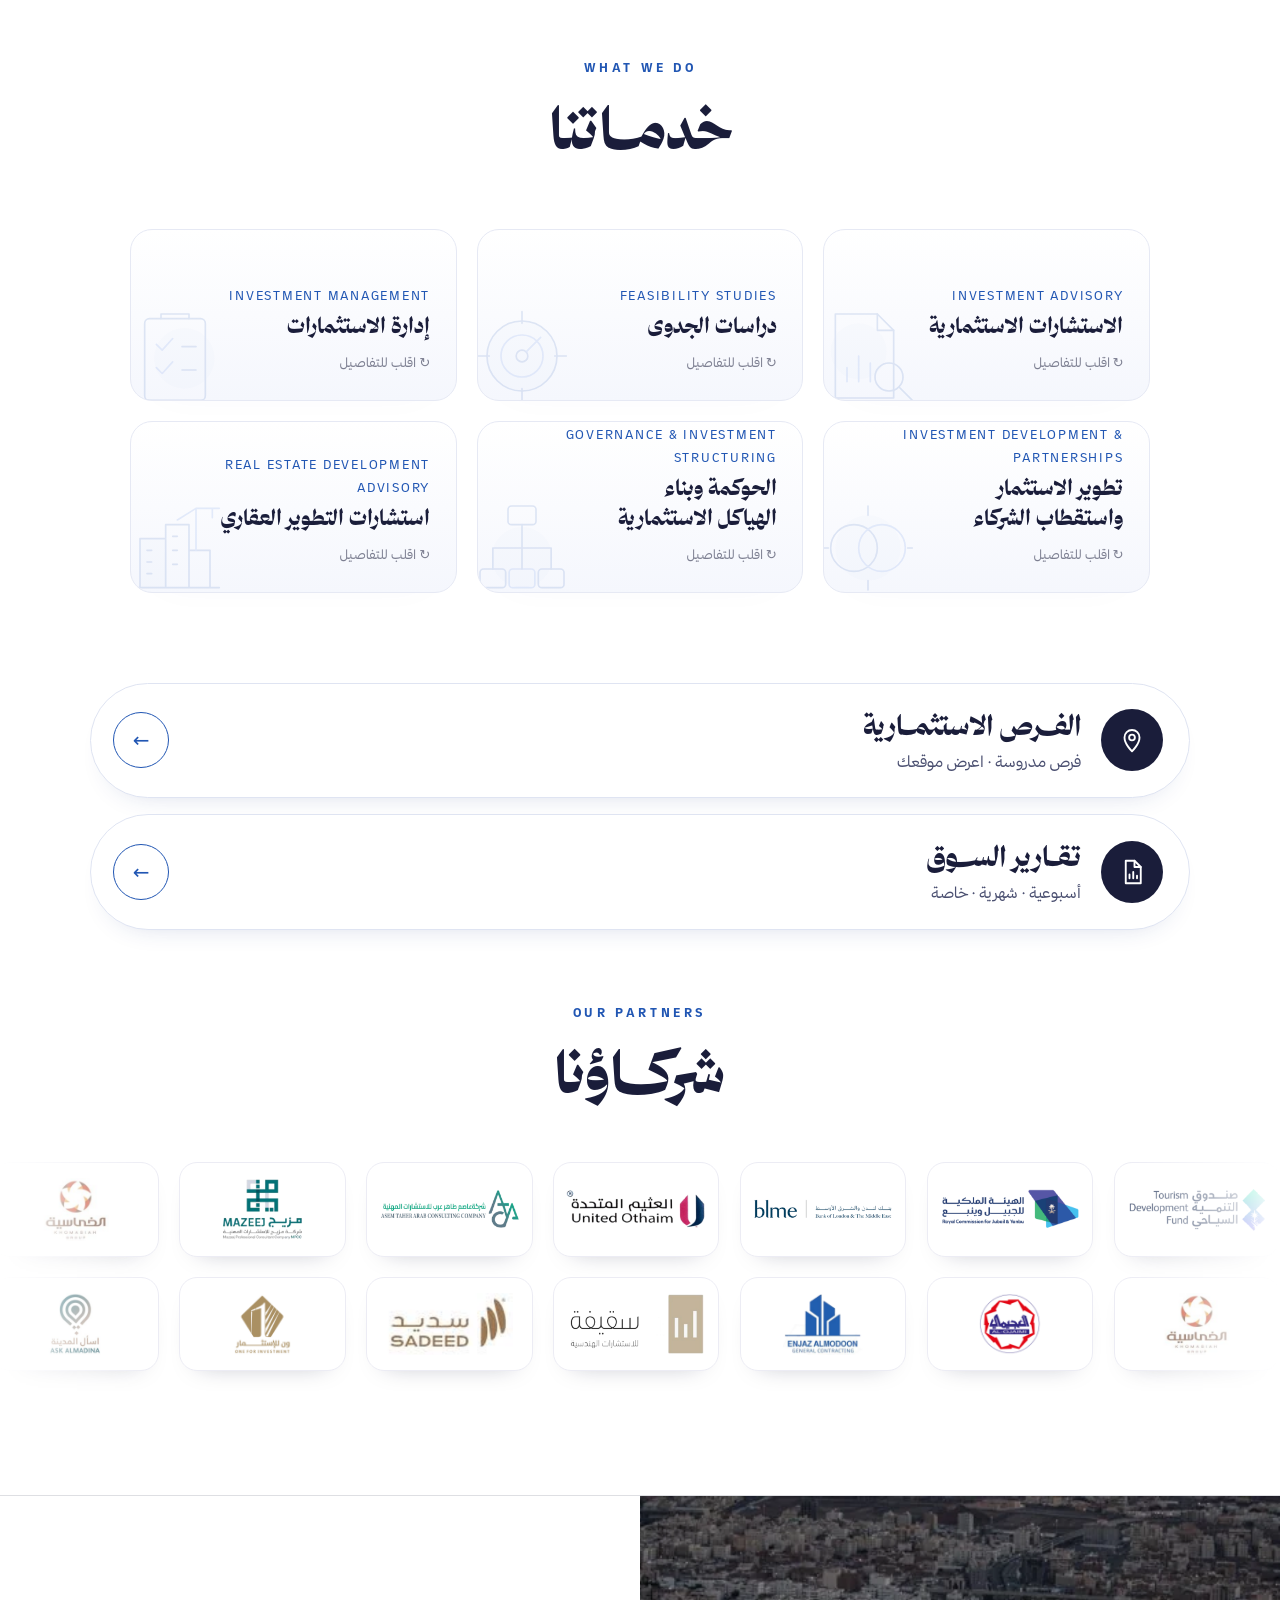
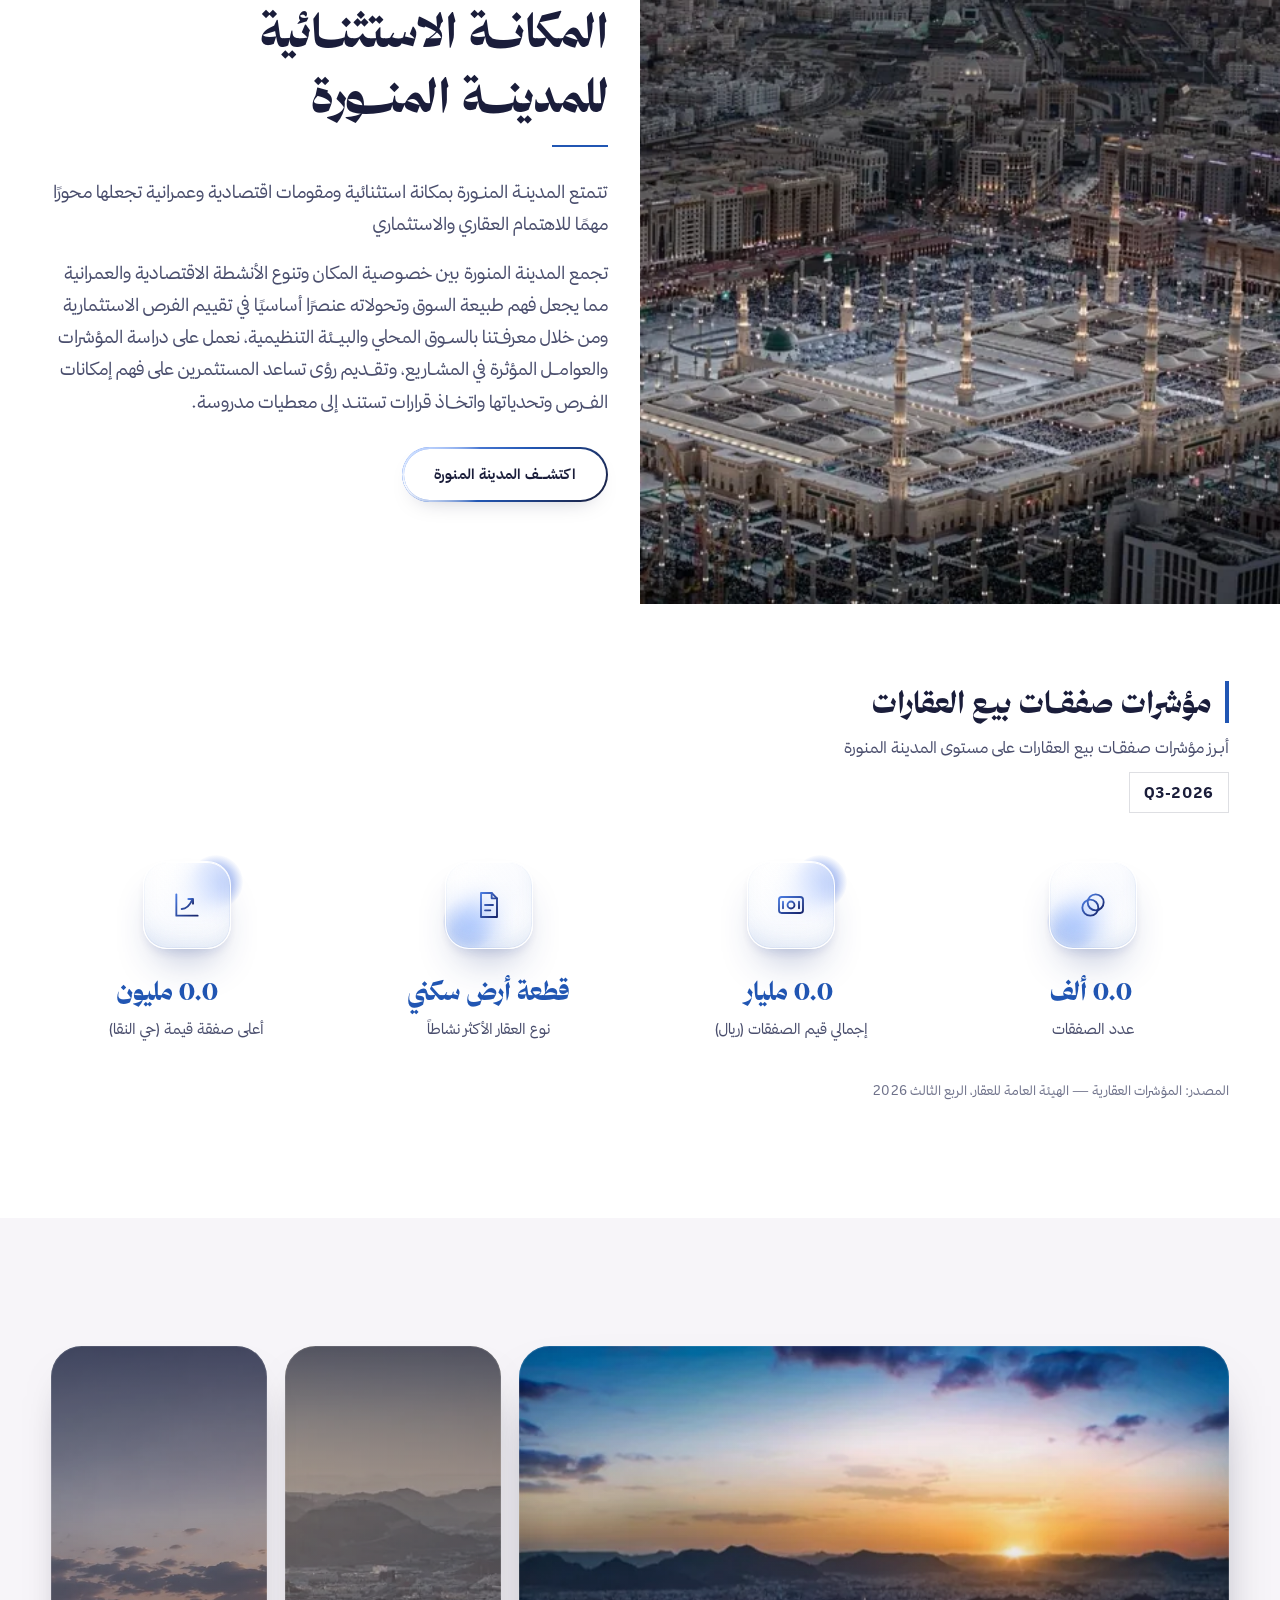
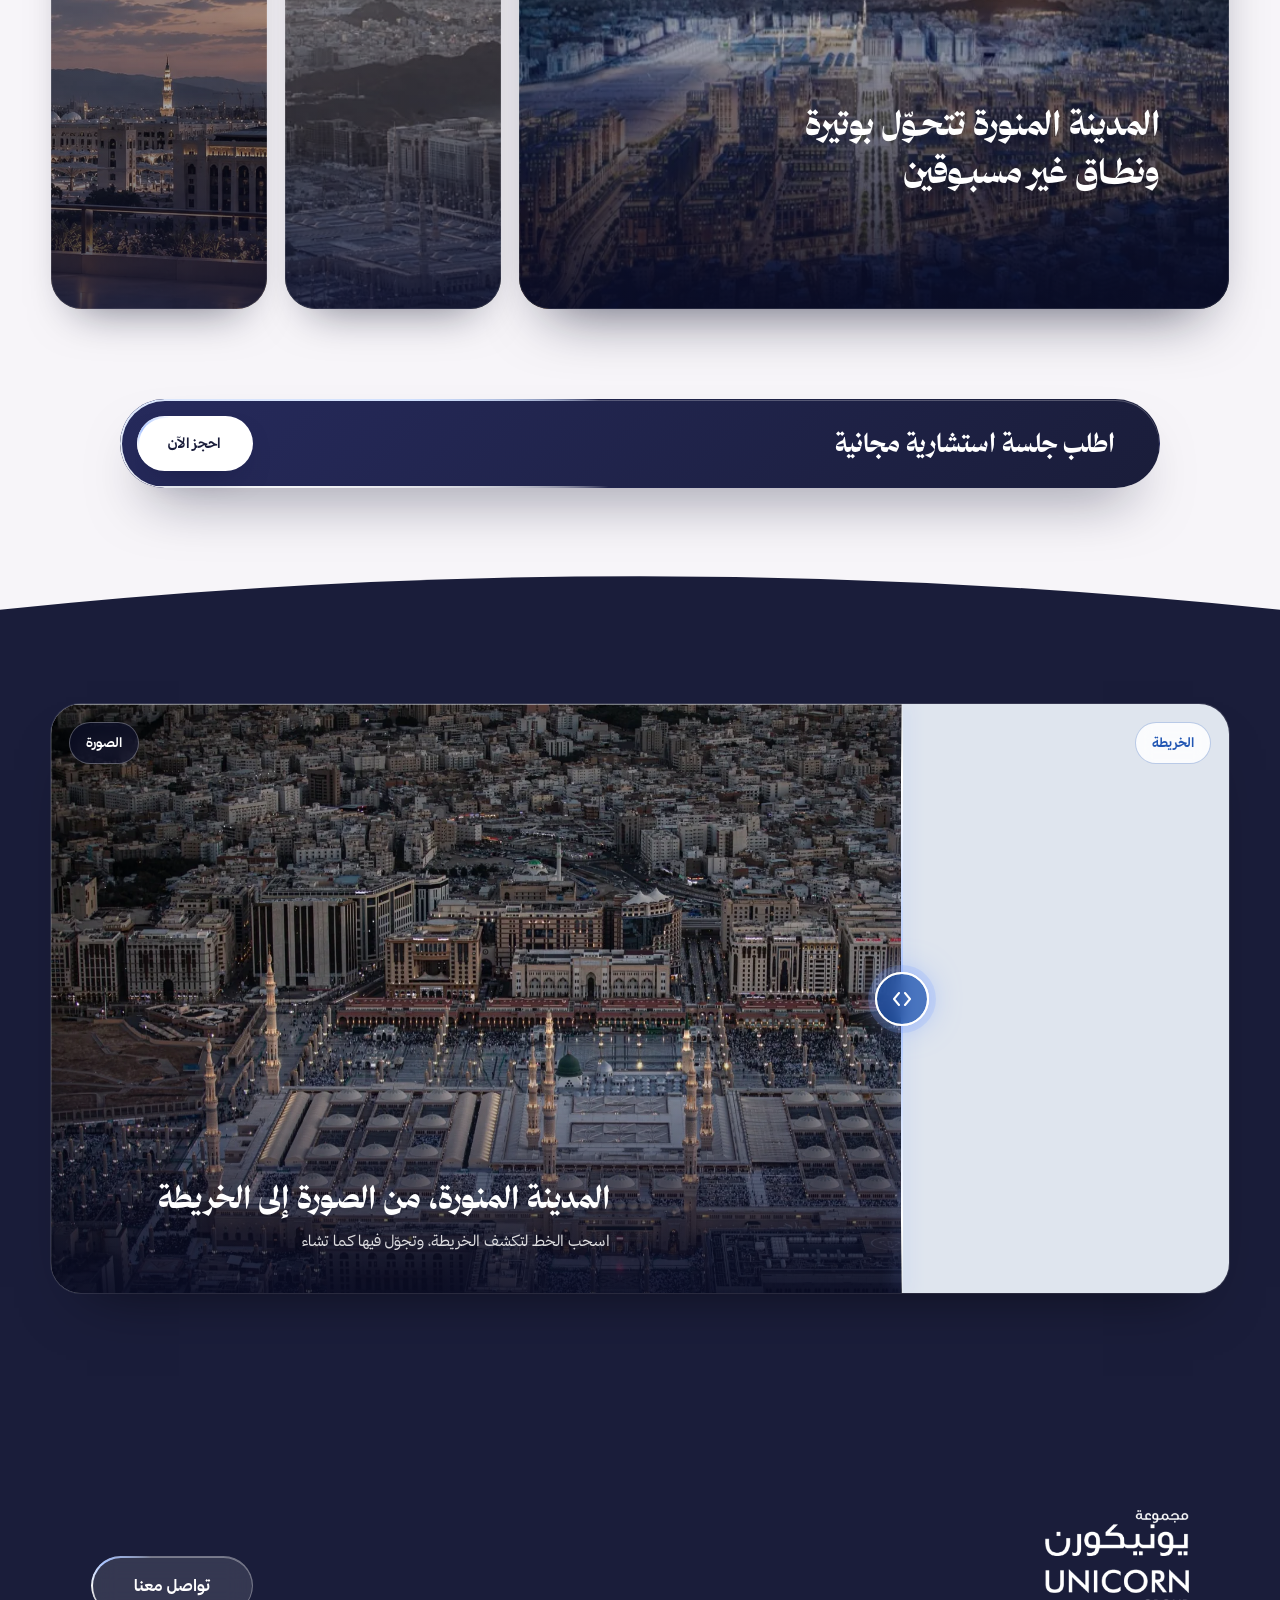
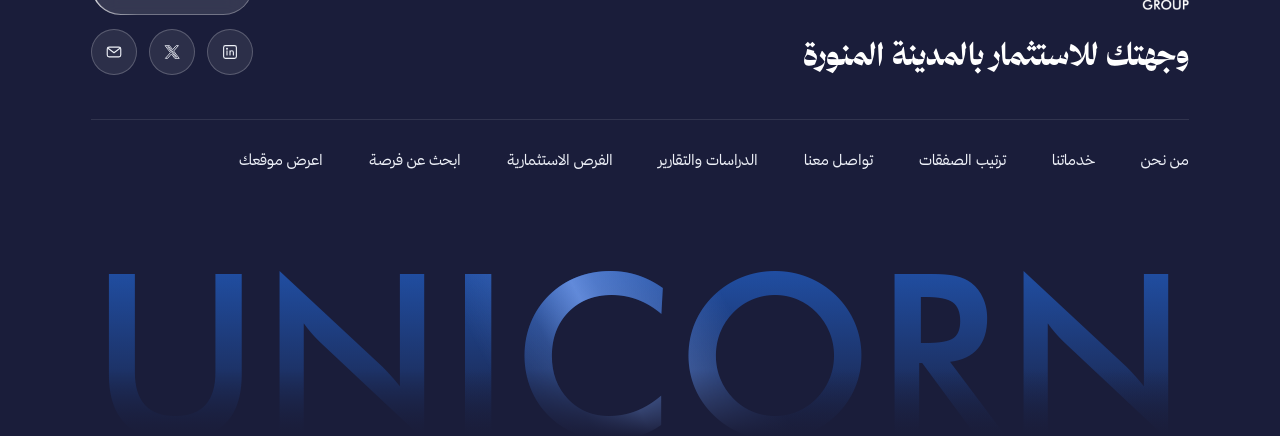
==== commit e7006ea4: "Reports page: market highlights, executive summaries, search and filters, related reports, DM Serif " ====
--- a/index.html
+++ b/index.html
@@ -21,7 +21,7 @@
 <link rel="alternate" type="text/markdown" title="llms.txt" href="https://sihamsaleh.github.io/unicorn-site/llms.txt">
 <script type="application/ld+json">{"@context": "https://schema.org", "@graph": [{"@type": ["Organization", "ProfessionalService"], "@id": "https://sihamsaleh.github.io/unicorn-site/#org", "name": "مجموعة يونيكورن للاستشارات والاستثمارات", "alternateName": ["Unicorn Group", "يونيكورن"], "url": "https://sihamsaleh.github.io/unicorn-site/", "logo": "https://sihamsaleh.github.io/unicorn-site/assets/img/logo-white.png", "image": "https://sihamsaleh.github.io/unicorn-site/assets/img/hero-1.jpg", "description": "جهة سعودية مقرّها المدينة المنورة متخصصة في سوق المدينة العقاري: تقارير أسبوعية وشهرية، واستشارات مالية واستراتيجية، واستشارات التطوير العقاري، والتقييم الصناعي", "email": "PR@unicorn.com.sa", "address": {"@type": "PostalAddress", "streetAddress": "8991 هانئ بن سعيد النخعي، المذينب", "addressLocality": "المدينة المنورة", "postalCode": "42381", "addressCountry": "SA"}, "areaServed": {"@type": "City", "name": "المدينة المنورة"}, "knowsAbout": ["سوق المدينة المنورة العقاري", "الاستشارات المالية", "دراسات الجدوى", "التطوير العقاري", "التقييم الصناعي"], "contactPoint": [{"@type": "ContactPoint", "contactType": "العلاقات العامة", "email": "PR@unicorn.com.sa"}], "sameAs": ["https://www.linkedin.com/company/unicorn-ksa", "https://x.com/unicorn_1sa"]}, {"@type": "WebPage", "@id": "https://sihamsaleh.github.io/unicorn-site/", "url": "https://sihamsaleh.github.io/unicorn-site/", "name": "مجموعة يونيكورن", "description": "مجموعة يونيكورن - وجهتك للاستثمار بالمدينة المنورة", "inLanguage": "ar", "isPartOf": {"@id": "https://sihamsaleh.github.io/unicorn-site/#site"}, "about": {"@id": "https://sihamsaleh.github.io/unicorn-site/#org"}}, {"@type": "WebSite", "@id": "https://sihamsaleh.github.io/unicorn-site/#site", "url": "https://sihamsaleh.github.io/unicorn-site/", "name": "مجموعة يونيكورن", "inLanguage": "ar", "publisher": {"@id": "https://sihamsaleh.github.io/unicorn-site/#org"}}]}</script>
 <link rel="preload" as="image" href="assets/img/hero-hd.webp" imagesrcset="assets/img/hero-hd-sm.webp 1280w, assets/img/hero-hd.webp 2560w" imagesizes="100vw">
-<link rel="stylesheet" href="assets/css/site.css?v=20261126073551">
+<link rel="stylesheet" href="assets/css/site.css?v=20261127010727">
 </head>
 <body class="home">
 <a class="skip" href="#top">انتقل إلى المحتوى</a>
--- a/assets/css/site.css
+++ b/assets/css/site.css
@@ -1893,6 +1893,7 @@
 /* phone footer: the tagline a little lower and a little larger */
 @media (max-width:760px){.mft-head{gap:22px}.mft-tg{font-size:17.5px}}
 
+
 /* «اعرض عقارك» button: a little more room under the title */
 .lyp .lyp-b{margin-top:clamp(18px,2vw,28px)}
 
@@ -1901,3 +1902,113 @@
 .bk-card{margin-top:0;grid-template-columns:1fr;box-shadow:inset 0 0 0 1px rgba(255,255,255,.09)}
 .bk-card h2{margin:0;font-family:var(--display);font-weight:900;font-size:clamp(15px,4.3vw,44px);line-height:1.3;color:#fff;white-space:nowrap}
 .bk-card .lyp-b{margin-top:clamp(18px,2vw,28px)}
+
+/* reports page v2: highlights, executive summary, search and filters, related reports */
+.rp-hl-head,.rp-lib-head{display:flex;align-items:flex-end;justify-content:space-between;gap:16px 32px;flex-wrap:wrap;margin-bottom:clamp(24px,3.4vw,40px)}
+.rp-asof{font-size:14px;color:var(--ink-soft)}
+.rp-kpis{display:grid;grid-template-columns:1.5fr repeat(2,1fr);grid-template-rows:auto auto;gap:14px}
+.rp-kpi{display:flex;flex-direction:column;gap:6px;min-width:0;background:#fff;border:1px solid var(--line);border-radius:22px;padding:clamp(20px,2.2vw,28px)}
+.rp-kpi-lead{grid-row:span 2;justify-content:flex-end;color:#fff;border:0;background:radial-gradient(120% 140% at 0% 0%,#2a3a8a 0%,#1a1d3a 55%,#12142c 100%);padding:clamp(26px,3.4vw,44px)}
+.rp-kl{font-size:14px;color:var(--ink-soft)}
+.rp-kpi-lead .rp-kl{color:rgba(255,255,255,.72)}
+.rp-kv{font-family:var(--latin);font-weight:500;font-size:clamp(30px,3.2vw,42px);line-height:1.15;color:var(--ink);font-variant-numeric:tabular-nums;display:flex;align-items:baseline;gap:8px;flex-wrap:wrap}
+.rp-kv[dir="ltr"]{justify-content:flex-end}
+.rp-kv small{font-family:var(--body);font-size:14px;font-weight:400;color:var(--ink-soft)}
+.rp-kpi-lead .rp-kv{font-size:clamp(52px,7vw,92px);color:#fff}
+.rp-kpi-lead .rp-kv small{color:rgba(255,255,255,.72);font-size:16px}
+.rp-ks{font-size:13.5px;line-height:1.7;color:var(--ink-soft)}
+.rp-kpi-lead .rp-ks{color:rgba(255,255,255,.72)}
+.rp-ks em{font-style:normal;font-family:var(--latin);direction:ltr;unicode-bidi:isolate;color:#1f7a55}
+.rp-prog{height:6px;border-radius:99px;background:rgba(255,255,255,.14);overflow:hidden;margin-top:14px}
+.rp-prog i{display:block;height:100%;border-radius:inherit;background:var(--glow)}
+.rp-chart{margin-top:14px;background:#fff;border:1px solid var(--line);border-radius:22px;padding:clamp(20px,2.6vw,32px)}
+.rp-chart figcaption{display:flex;flex-wrap:wrap;align-items:baseline;gap:4px 14px;margin-bottom:22px}
+.rp-chart figcaption b{font-family:var(--display);font-weight:900;font-size:clamp(18px,1.7vw,22px)}
+.rp-chart figcaption span{font-size:13.5px;color:var(--ink-soft)}
+.rp-bars{list-style:none;display:grid;grid-template-columns:repeat(13,minmax(0,1fr));gap:clamp(4px,1vw,14px);align-items:end;height:220px;direction:ltr}
+.rp-bars li{position:relative;height:100%;display:flex;flex-direction:column;justify-content:flex-end;align-items:center;gap:6px;min-width:0}
+.rp-bars i{display:block;width:100%;max-width:46px;height:var(--h);min-height:3px;border-radius:8px 8px 3px 3px;background:#d9ddef;transition:background .3s}
+.rp-bars li.is-peak i{background:#9aa6d6}
+.rp-bars li.is-now i{background:var(--brand)}
+.rp-bars li:hover i{background:var(--brand-deep)}
+.rp-bv{font-family:var(--latin);font-size:11.5px;color:var(--ink-soft);white-space:nowrap;font-variant-numeric:tabular-nums}
+.rp-bars li.is-now .rp-bv{color:var(--brand);font-weight:500}
+.rp-bw{font-family:var(--latin);font-size:12px;color:var(--ink-soft)}
+.rp-note{margin-top:16px;font-size:13.5px;color:var(--ink-soft)}
+
+.rp-tools{display:flex;gap:12px 18px;align-items:center;justify-content:space-between;flex-wrap:wrap;margin-bottom:14px}
+.rp-search{flex:1 1 320px;max-width:520px;position:relative;display:block}
+.rp-search svg{position:absolute;inset-inline-start:18px;top:50%;width:18px;height:18px;transform:translateY(-50%);fill:none;stroke:var(--ink-soft);stroke-width:1.6;stroke-linecap:round;pointer-events:none}
+.rp-search input{width:100%;font:inherit;font-size:16px;color:var(--ink);background:#fff;border:1px solid var(--line);border-radius:999px;padding:13px 50px 13px 20px;transition:border-color .25s,box-shadow .25s;-webkit-appearance:none;appearance:none}
+.rp-search input::placeholder{color:#8a8da6}
+.rp-search input:focus{outline:none;border-color:var(--brand);box-shadow:0 0 0 4px rgba(33,86,179,.1)}
+.rp-f{display:flex;gap:8px;flex-wrap:wrap}
+.rp-f button{display:inline-flex;align-items:center;gap:8px;font-size:14.5px;padding:9px 16px;border:1px solid var(--line);border-radius:999px;background:#fff;transition:background .25s,color .25s,border-color .25s}
+.rp-f button span{font-family:var(--latin);font-size:12px;min-width:22px;padding:1px 6px;border-radius:99px;background:var(--paper);color:var(--ink-soft);text-align:center}
+.rp-f button[aria-pressed="true"]{background:var(--ink);border-color:var(--ink);color:#fff}
+.rp-f button[aria-pressed="true"] span{background:rgba(255,255,255,.16);color:#fff}
+.rp-f button:focus-visible,.rp-tg:focus-visible{outline:2px solid var(--brand);outline-offset:3px}
+.rp-count{font-size:13.5px;color:var(--ink-soft);margin-bottom:14px;min-height:1.8em}
+.rp-list{display:grid;gap:12px}
+.rp-card{background:#fff;border:1px solid var(--line);border-radius:22px;overflow:hidden;transition:border-color .3s,box-shadow .3s;scroll-margin-top:110px}
+.rp-card.is-open{border-color:rgba(33,86,179,.35);box-shadow:0 24px 50px -34px rgba(26,29,58,.45)}
+.rp-card.is-hit{animation:rpHit 1.4s ease}
+@keyframes rpHit{0%,100%{box-shadow:0 0 0 0 rgba(240,196,138,0)}30%{box-shadow:0 0 0 4px rgba(240,196,138,.7)}}
+.rp-top{display:grid;grid-template-columns:minmax(0,1fr) auto;grid-template-areas:"id m" "h m";gap:6px 32px;align-items:center;padding:clamp(20px,2.4vw,28px) clamp(20px,2.6vw,32px) 14px}
+.rp-id{grid-area:id;display:flex;align-items:center;gap:12px;flex-wrap:wrap;font-size:13.5px;color:var(--ink-soft)}
+.rp-tag{font-size:12px;color:var(--brand);border:1px solid currentColor;border-radius:99px;padding:1px 11px}
+.is-lock .rp-tag{color:#a07a3c}
+.rp-top h3{grid-area:h;font-family:var(--display);font-weight:900;font-size:clamp(19px,1.9vw,24px);line-height:1.45;color:var(--ink);text-wrap:balance}
+.rp-m{grid-area:m;display:grid;grid-template-columns:repeat(4,auto);gap:0}
+.rp-m div{padding-inline:clamp(12px,1.6vw,22px);border-inline-start:1px solid var(--line);min-width:0}
+.rp-m div:first-child{border-inline-start:0}
+.rp-m dt{font-size:12.5px;color:var(--ink-soft);white-space:nowrap}
+.rp-m dd{font-family:var(--latin);font-weight:500;font-size:clamp(18px,1.7vw,22px);color:var(--ink);font-variant-numeric:tabular-nums;white-space:nowrap}
+.rp-m dd small{font-family:var(--body);font-size:12px;font-weight:400;color:var(--ink-soft);margin-inline-start:4px}
+.rp-lockn{grid-area:m;font-size:14px;color:var(--ink-soft)}
+.rp-tg{display:flex;align-items:center;gap:8px;margin-inline:clamp(20px,2.6vw,32px);margin-bottom:clamp(16px,2vw,22px);font-size:14.5px;color:var(--brand)}
+.rp-tg svg{width:18px;height:18px;fill:none;stroke:currentColor;stroke-width:1.6;stroke-linecap:round;stroke-linejoin:round;transition:transform .35s cubic-bezier(.2,.8,.2,1)}
+.rp-tg[aria-expanded="true"] svg{transform:rotate(180deg)}
+.rp-body{border-top:1px solid var(--line);padding:clamp(20px,2.4vw,28px) clamp(20px,2.6vw,32px);display:grid;gap:22px;animation:rpIn .45s cubic-bezier(.2,.8,.2,1)}
+.rp-body[hidden],.rp-card[hidden],.rp-empty[hidden]{display:none}
+@keyframes rpIn{from{opacity:0;transform:translateY(-6px)}to{opacity:1;transform:none}}
+.rp-pts{list-style:none;display:grid;gap:10px;counter-reset:rp;max-width:880px}
+.rp-pts li{counter-increment:rp;position:relative;padding-inline-start:40px;font-size:16px;line-height:1.8;color:var(--ink)}
+.rp-pts li::before{content:counter(rp,decimal-leading-zero);position:absolute;inset-inline-start:0;top:2px;font-family:var(--latin);font-size:12.5px;color:#a07a3c;letter-spacing:.04em}
+.rp-go{justify-self:start;display:inline-flex;align-items:center;gap:10px;background:var(--ink);color:#fff;border-radius:999px;padding:11px 22px;font-size:15px;transition:background .25s}
+.rp-go:hover{background:var(--brand)}
+.rp-go svg{width:14px;height:14px;fill:none;stroke:currentColor;stroke-width:1.6;stroke-linecap:round;stroke-linejoin:round}
+.rp-rel{border-top:1px dashed var(--line);padding-top:18px}
+.rp-rel-h{display:block;font-size:13px;color:var(--ink-soft);margin-bottom:10px}
+.rp-rel-l{display:grid;grid-template-columns:repeat(auto-fill,minmax(220px,1fr));gap:10px}
+.rp-rel-l a{display:flex;flex-direction:column;gap:2px;padding:12px 16px;border-radius:16px;background:var(--paper);transition:background .25s}
+.rp-rel-l a:hover{background:#eceaf3}
+.rp-rt{font-size:12px;color:var(--brand)}
+.rp-rn{font-size:14.5px;line-height:1.6;color:var(--ink)}
+.rp-empty{padding:40px 0;text-align:center;color:var(--ink-soft)}
+@media (max-width:980px){
+  .rp-kpis{grid-template-columns:1fr 1fr}
+  .rp-kpi-lead{grid-row:auto;grid-column:1/-1}
+  .rp-top{grid-template-columns:1fr;grid-template-areas:"id" "h" "m";gap:8px}
+  .rp-m{margin-top:8px}
+}
+@media (max-width:600px){
+  .rp-kpis{gap:10px}
+  .rp-kpi{border-radius:18px;padding:16px}
+  .rp-kv{font-size:26px}
+  .rp-bars{height:180px;gap:3px}
+  .rp-bv{font-size:9px;writing-mode:vertical-rl;transform:rotate(180deg)}
+  .rp-m{grid-template-columns:1fr 1fr;gap:12px 0}
+  .rp-m div:nth-child(3){border-inline-start:0}
+  .rp-m div{padding-inline:0 12px}
+  .rp-m div+div{padding-inline-start:12px}
+  .rp-m div:nth-child(3){padding-inline-start:0}
+  .rp-search{flex-basis:100%;max-width:none}
+  .rp-pts li{font-size:15px;padding-inline-start:34px}
+}
+@media (prefers-reduced-motion:reduce){.rp-body,.rp-card.is-hit{animation:none}.rp-tg svg{transition:none}}
+
+/* reports page numbers: DM Serif Display, all digits on one level */
+@font-face{font-family:"Report Num";src:url("../fonts/dm-serif-display-latin.woff2") format("woff2");font-weight:400;font-display:swap;unicode-range:U+0030-0039,U+002B-002E,U+0025}
+.rp-kv,.rp-m dd,.rp-bv,.rp-bw,.rp-ks em,.rp-f button span,.rp-pts li::before{font-family:"Report Num",var(--latin);font-weight:400;font-variant-numeric:lining-nums;font-feature-settings:"lnum" 1}
+.rp-kv{letter-spacing:0}
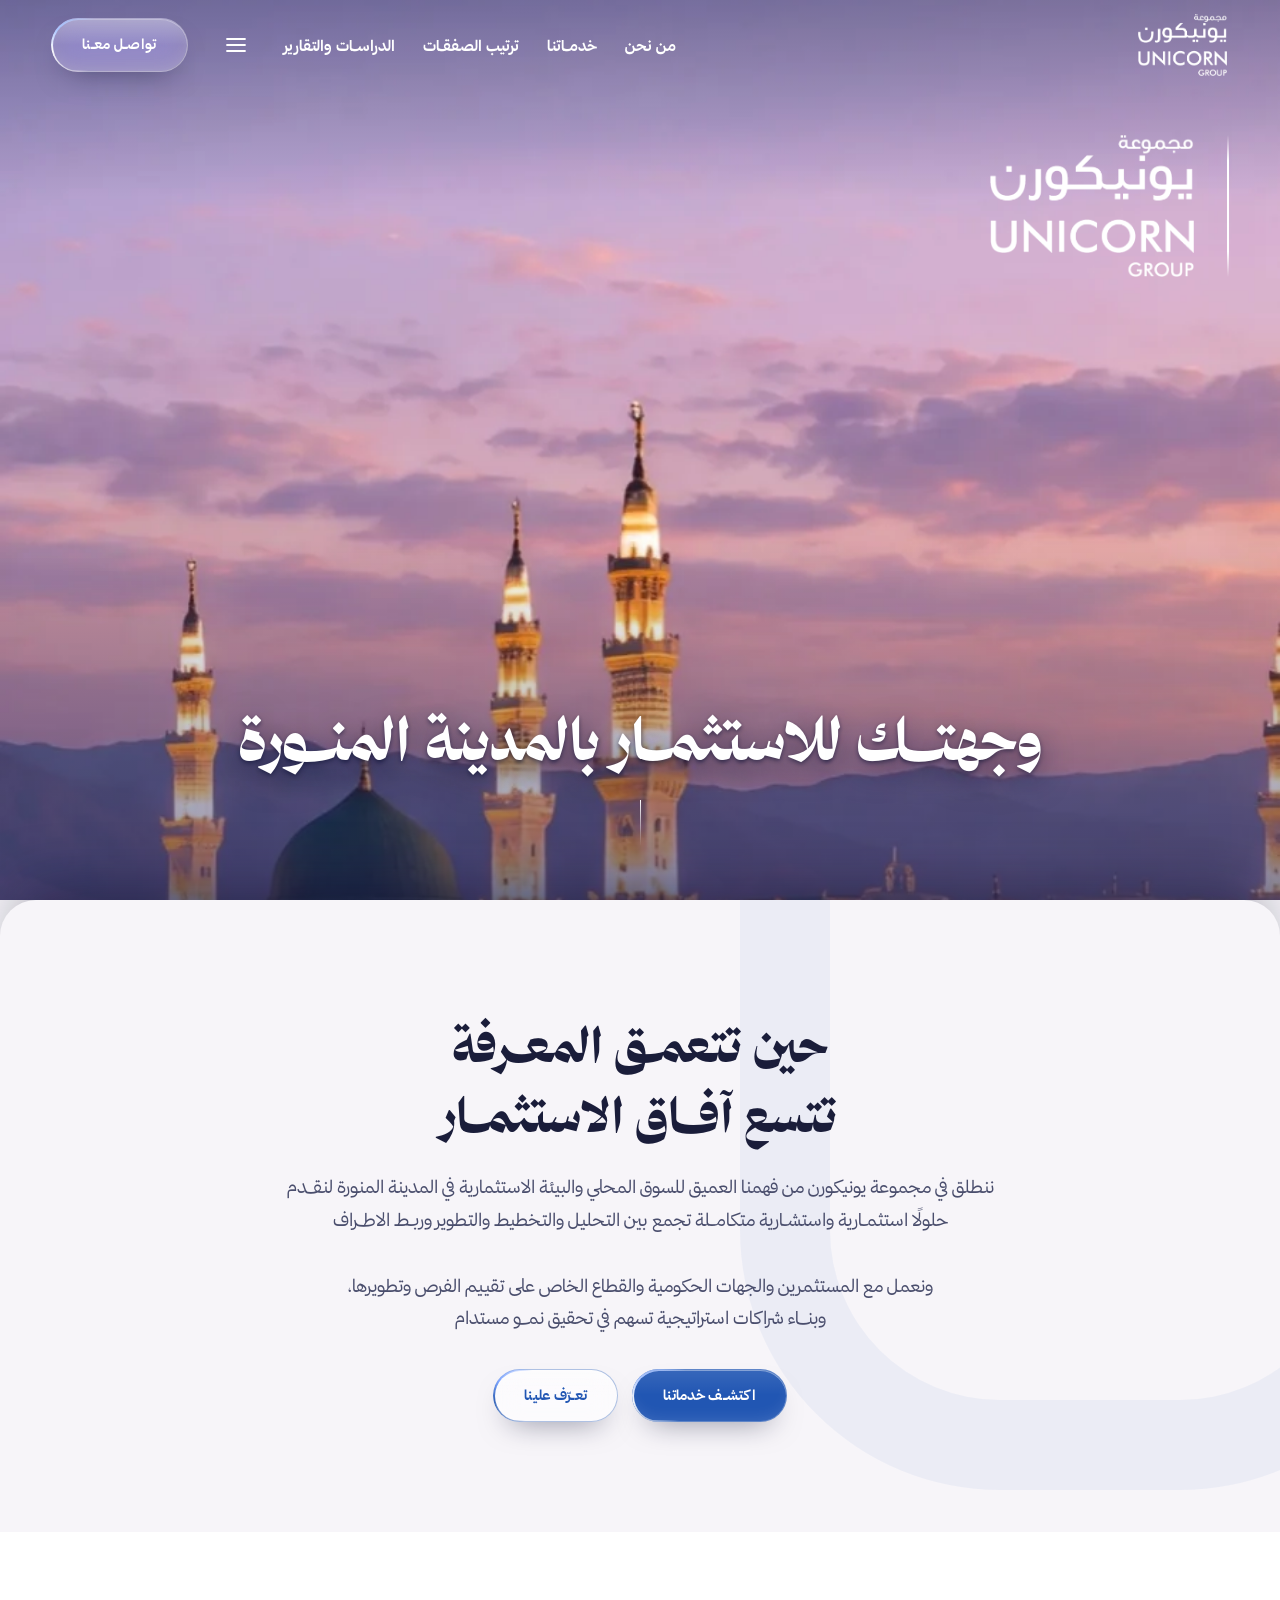
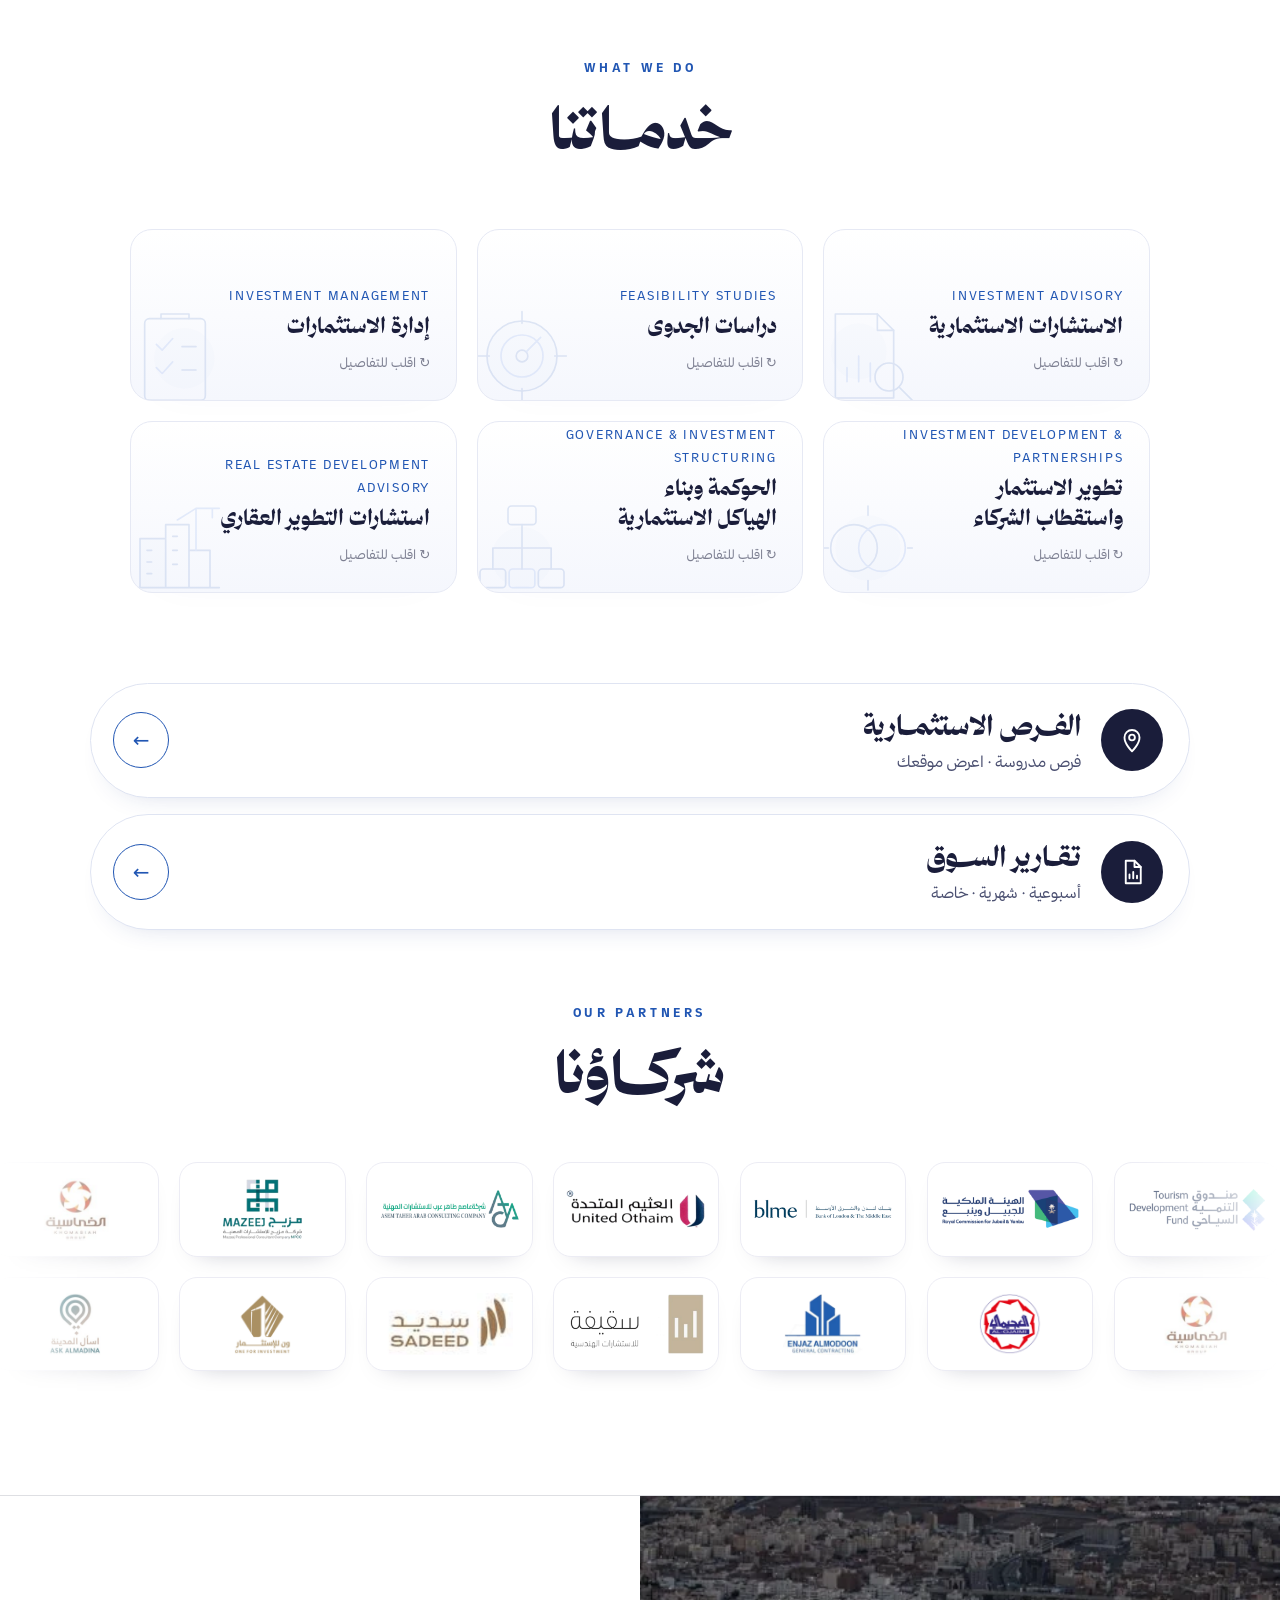
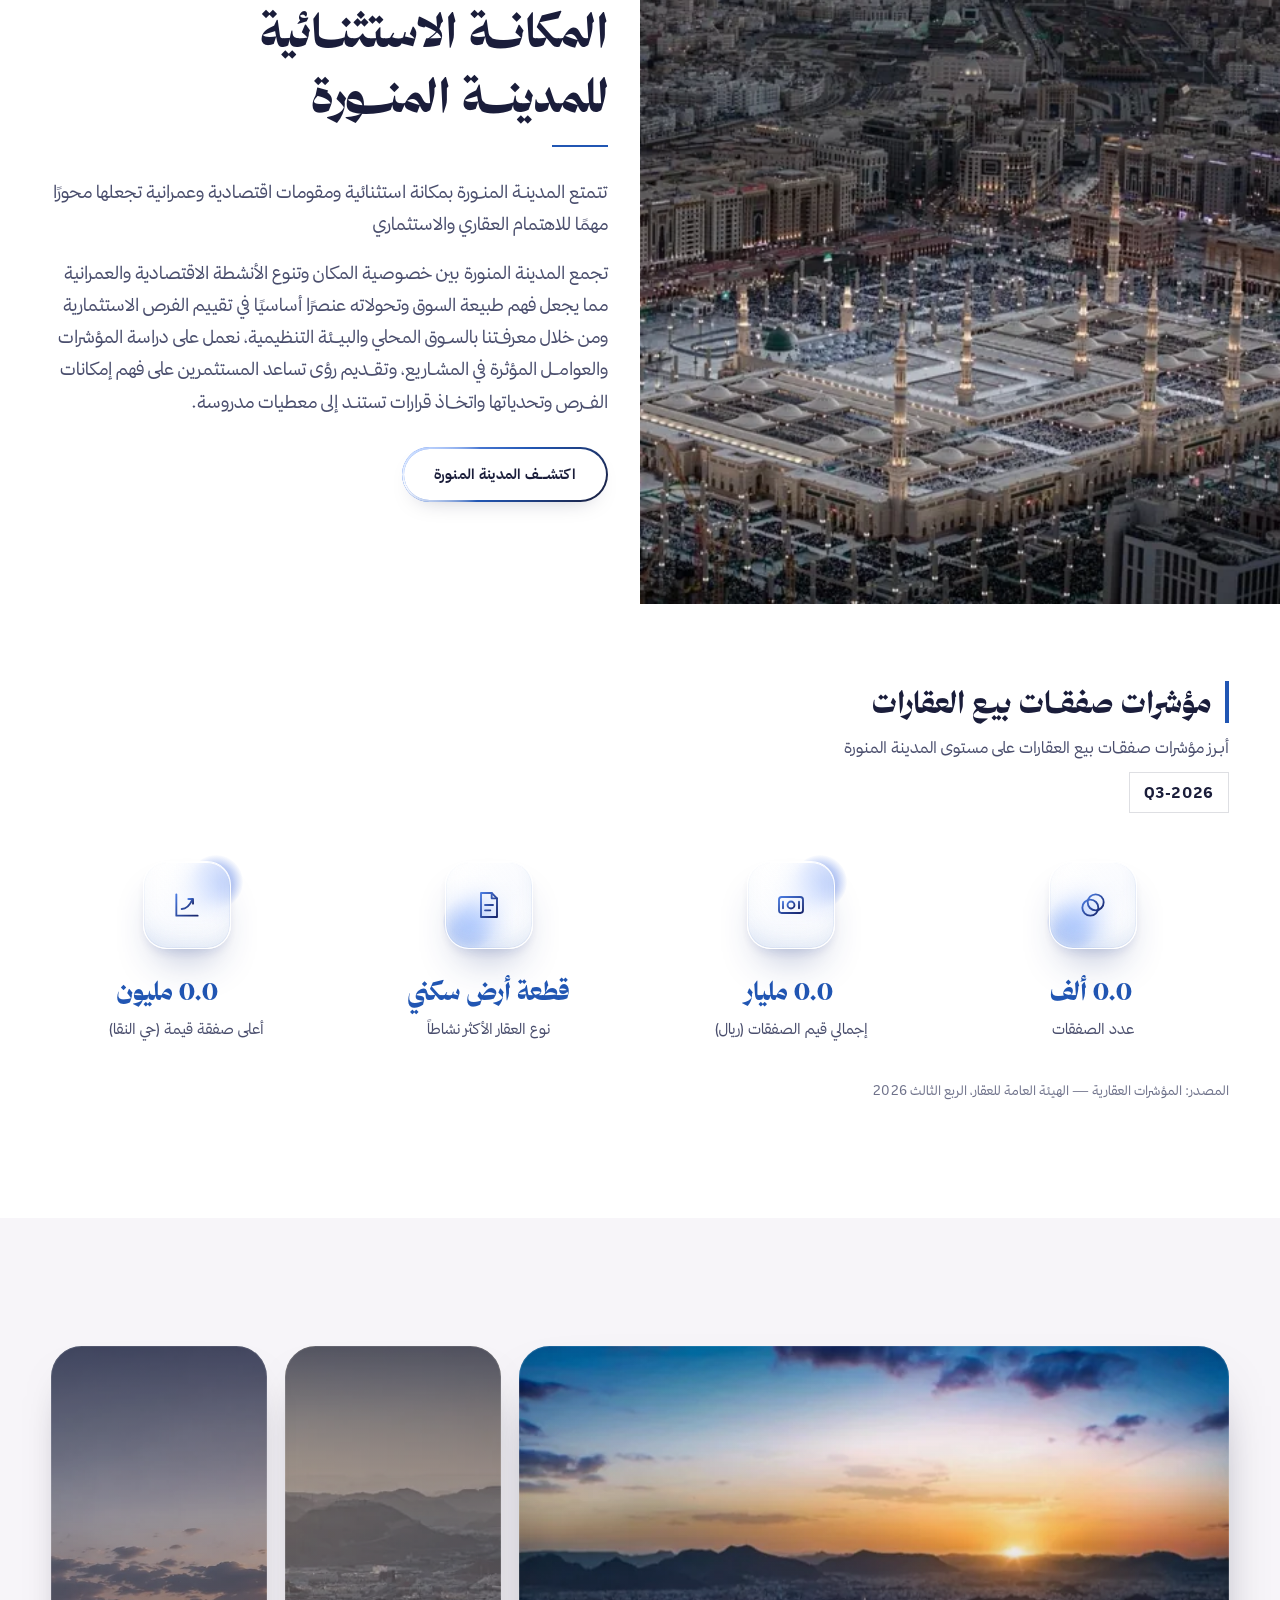
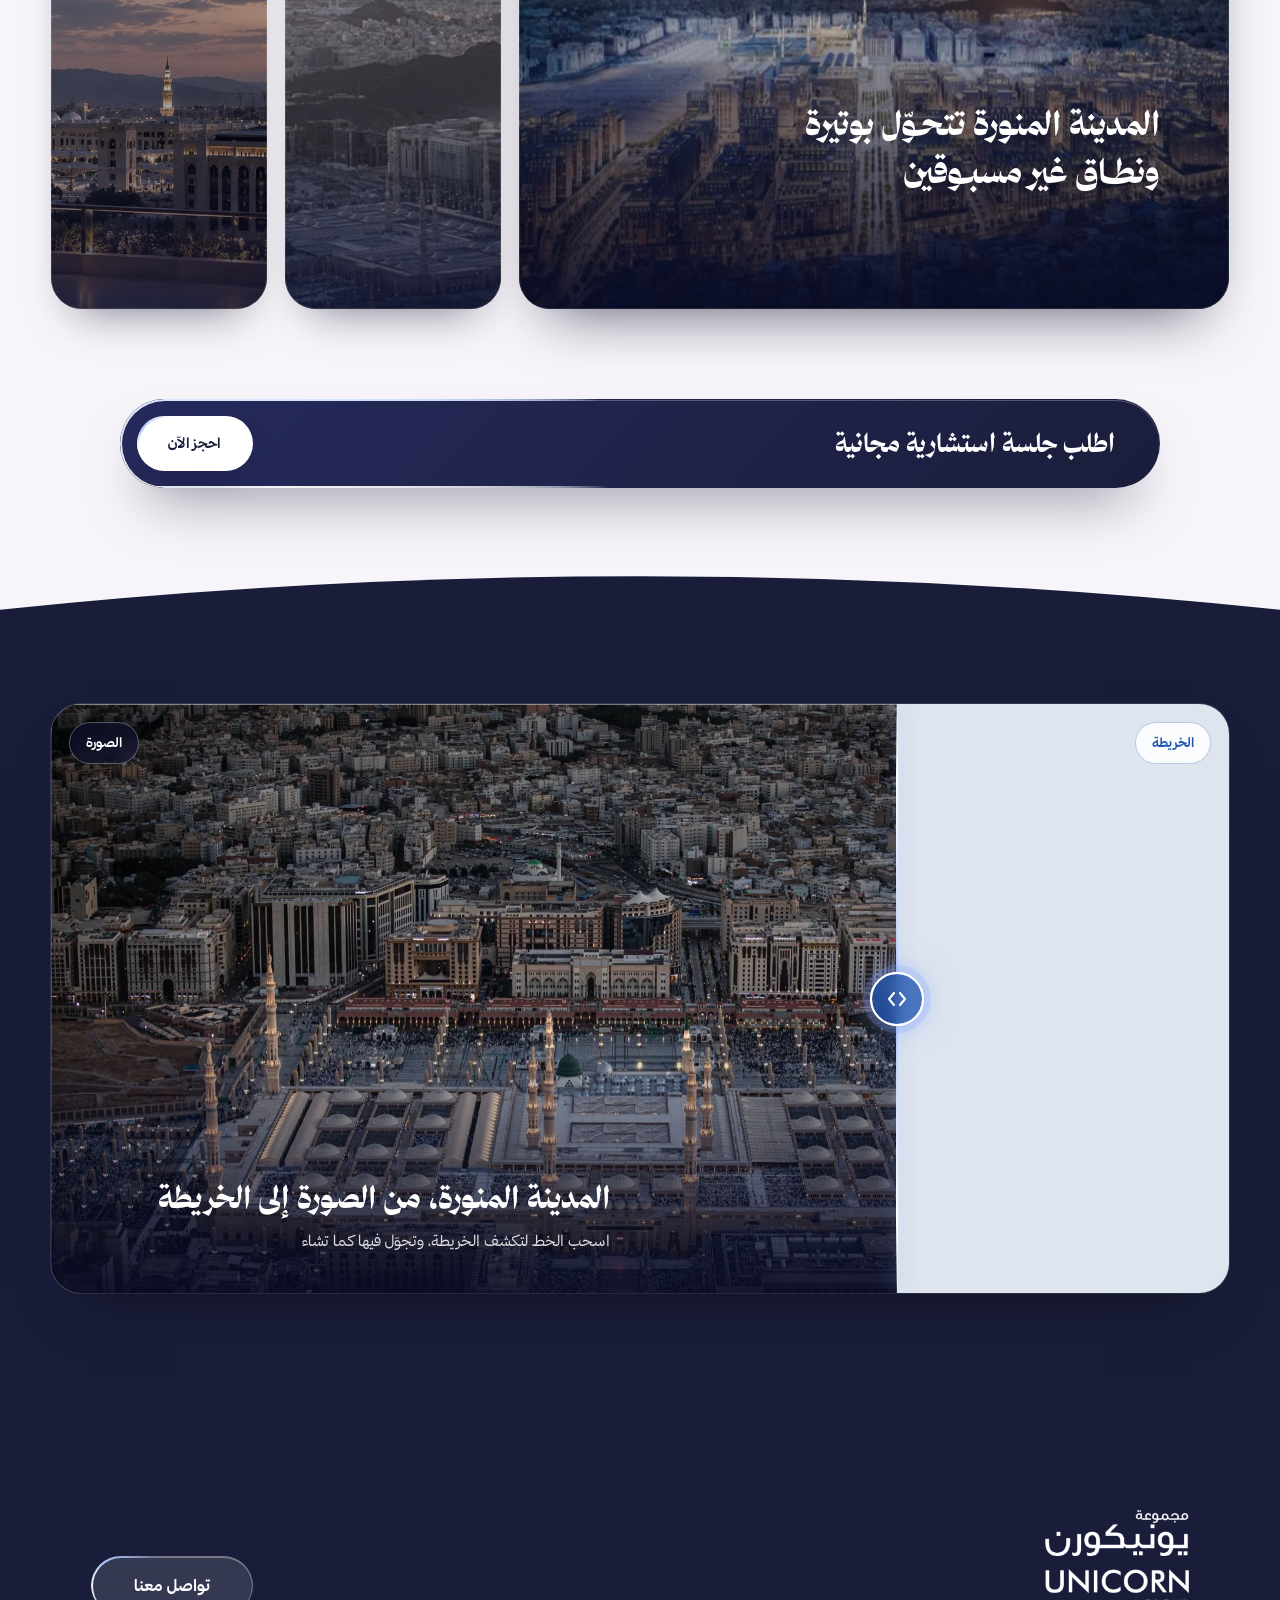
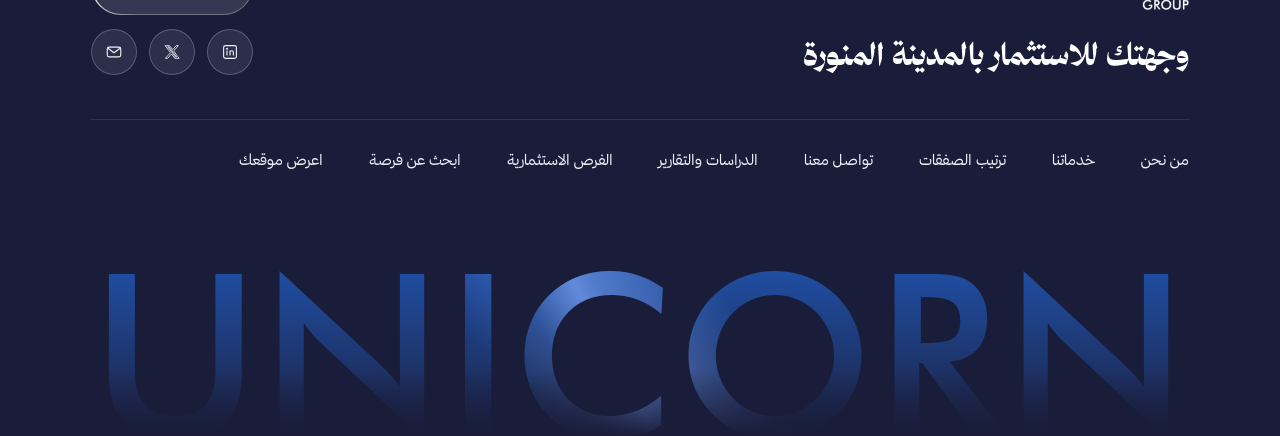
==== commit 559517c4: "Reports page: report types as a tab list with one navy panel Co-Authored-By: Claude Opus 5.5 <norepl" ====
--- a/index.html
+++ b/index.html
@@ -21,7 +21,7 @@
 <link rel="alternate" type="text/markdown" title="llms.txt" href="https://sihamsaleh.github.io/unicorn-site/llms.txt">
 <script type="application/ld+json">{"@context": "https://schema.org", "@graph": [{"@type": ["Organization", "ProfessionalService"], "@id": "https://sihamsaleh.github.io/unicorn-site/#org", "name": "مجموعة يونيكورن للاستشارات والاستثمارات", "alternateName": ["Unicorn Group", "يونيكورن"], "url": "https://sihamsaleh.github.io/unicorn-site/", "logo": "https://sihamsaleh.github.io/unicorn-site/assets/img/logo-white.png", "image": "https://sihamsaleh.github.io/unicorn-site/assets/img/hero-1.jpg", "description": "جهة سعودية مقرّها المدينة المنورة متخصصة في سوق المدينة العقاري: تقارير أسبوعية وشهرية، واستشارات مالية واستراتيجية، واستشارات التطوير العقاري، والتقييم الصناعي", "email": "PR@unicorn.com.sa", "address": {"@type": "PostalAddress", "streetAddress": "8991 هانئ بن سعيد النخعي، المذينب", "addressLocality": "المدينة المنورة", "postalCode": "42381", "addressCountry": "SA"}, "areaServed": {"@type": "City", "name": "المدينة المنورة"}, "knowsAbout": ["سوق المدينة المنورة العقاري", "الاستشارات المالية", "دراسات الجدوى", "التطوير العقاري", "التقييم الصناعي"], "contactPoint": [{"@type": "ContactPoint", "contactType": "العلاقات العامة", "email": "PR@unicorn.com.sa"}], "sameAs": ["https://www.linkedin.com/company/unicorn-ksa", "https://x.com/unicorn_1sa"]}, {"@type": "WebPage", "@id": "https://sihamsaleh.github.io/unicorn-site/", "url": "https://sihamsaleh.github.io/unicorn-site/", "name": "مجموعة يونيكورن", "description": "مجموعة يونيكورن - وجهتك للاستثمار بالمدينة المنورة", "inLanguage": "ar", "isPartOf": {"@id": "https://sihamsaleh.github.io/unicorn-site/#site"}, "about": {"@id": "https://sihamsaleh.github.io/unicorn-site/#org"}}, {"@type": "WebSite", "@id": "https://sihamsaleh.github.io/unicorn-site/#site", "url": "https://sihamsaleh.github.io/unicorn-site/", "name": "مجموعة يونيكورن", "inLanguage": "ar", "publisher": {"@id": "https://sihamsaleh.github.io/unicorn-site/#org"}}]}</script>
 <link rel="preload" as="image" href="assets/img/hero-hd.webp" imagesrcset="assets/img/hero-hd-sm.webp 1280w, assets/img/hero-hd.webp 2560w" imagesizes="100vw">
-<link rel="stylesheet" href="assets/css/site.css?v=20261127010727">
+<link rel="stylesheet" href="assets/css/site.css?v=20261127011629">
 </head>
 <body class="home">
 <a class="skip" href="#top">انتقل إلى المحتوى</a>
--- a/assets/css/site.css
+++ b/assets/css/site.css
@@ -2012,3 +2012,24 @@
 @font-face{font-family:"Report Num";src:url("../fonts/dm-serif-display-latin.woff2") format("woff2");font-weight:400;font-display:swap;unicode-range:U+0030-0039,U+002B-002E,U+0025}
 .rp-kv,.rp-m dd,.rp-bv,.rp-bw,.rp-ks em,.rp-f button span,.rp-pts li::before{font-family:"Report Num",var(--latin);font-weight:400;font-variant-numeric:lining-nums;font-feature-settings:"lnum" 1}
 .rp-kv{letter-spacing:0}
+
+/* reports page: report types as a tab list with one navy panel */
+.rt{display:grid;grid-template-columns:minmax(240px,320px) 1fr;gap:14px;align-items:stretch}
+.rt-tb{display:grid;grid-auto-rows:1fr;gap:10px}
+.rt-tb button{display:flex;justify-content:space-between;align-items:center;gap:12px;text-align:start;padding:18px 22px;border-radius:18px;border:1px solid var(--line);background:#fff;font-family:var(--display);font-weight:900;font-size:19px;color:var(--ink);transition:background .3s,color .3s,border-color .3s}
+.rt-tb button span{font-family:var(--latin);font-weight:400;font-size:11px;letter-spacing:.2em;opacity:.65}
+.rt-tb button:hover{border-color:rgba(33,86,179,.35)}
+.rt-tb button[aria-selected="true"]{background:var(--ink);border-color:var(--ink);color:#fff}
+.rt-tb button:focus-visible{outline:2px solid var(--brand);outline-offset:3px}
+.rt-pns{display:grid}
+.rt-pn{display:flex;flex-direction:column;justify-content:center;gap:10px;border-radius:24px;padding:clamp(26px,3.4vw,44px);color:#fff;background:radial-gradient(120% 140% at 0% 0%,#2a3a8a 0%,#1a1d3a 55%,#12142c 100%);animation:rtIn .45s cubic-bezier(.2,.8,.2,1)}
+.rt-pn[hidden]{display:none}
+@keyframes rtIn{from{opacity:0}to{opacity:1}}
+.rt-k{font-family:var(--latin);font-size:12px;letter-spacing:.24em;text-transform:uppercase;color:var(--glow)}
+.rt-pn h3{font-family:var(--display);font-weight:900;font-size:clamp(24px,2.6vw,32px);line-height:1.35;color:#fff}
+.rt-pn p{color:rgba(255,255,255,.78);font-size:16px;max-width:560px}
+.rt-go{align-self:flex-start;display:inline-flex;align-items:center;gap:8px;margin-top:4px;font-size:15px;color:var(--glow)}
+.rt-go svg{width:14px;height:14px;fill:none;stroke:currentColor;stroke-width:1.6;stroke-linecap:round;stroke-linejoin:round;transition:transform .3s}
+.rt-go:hover svg{transform:translateX(-4px)}
+@media (max-width:760px){.rt{grid-template-columns:1fr}.rt-tb button{padding:14px 18px;font-size:17px}}
+@media (prefers-reduced-motion:reduce){.rt-pn{animation:none}}
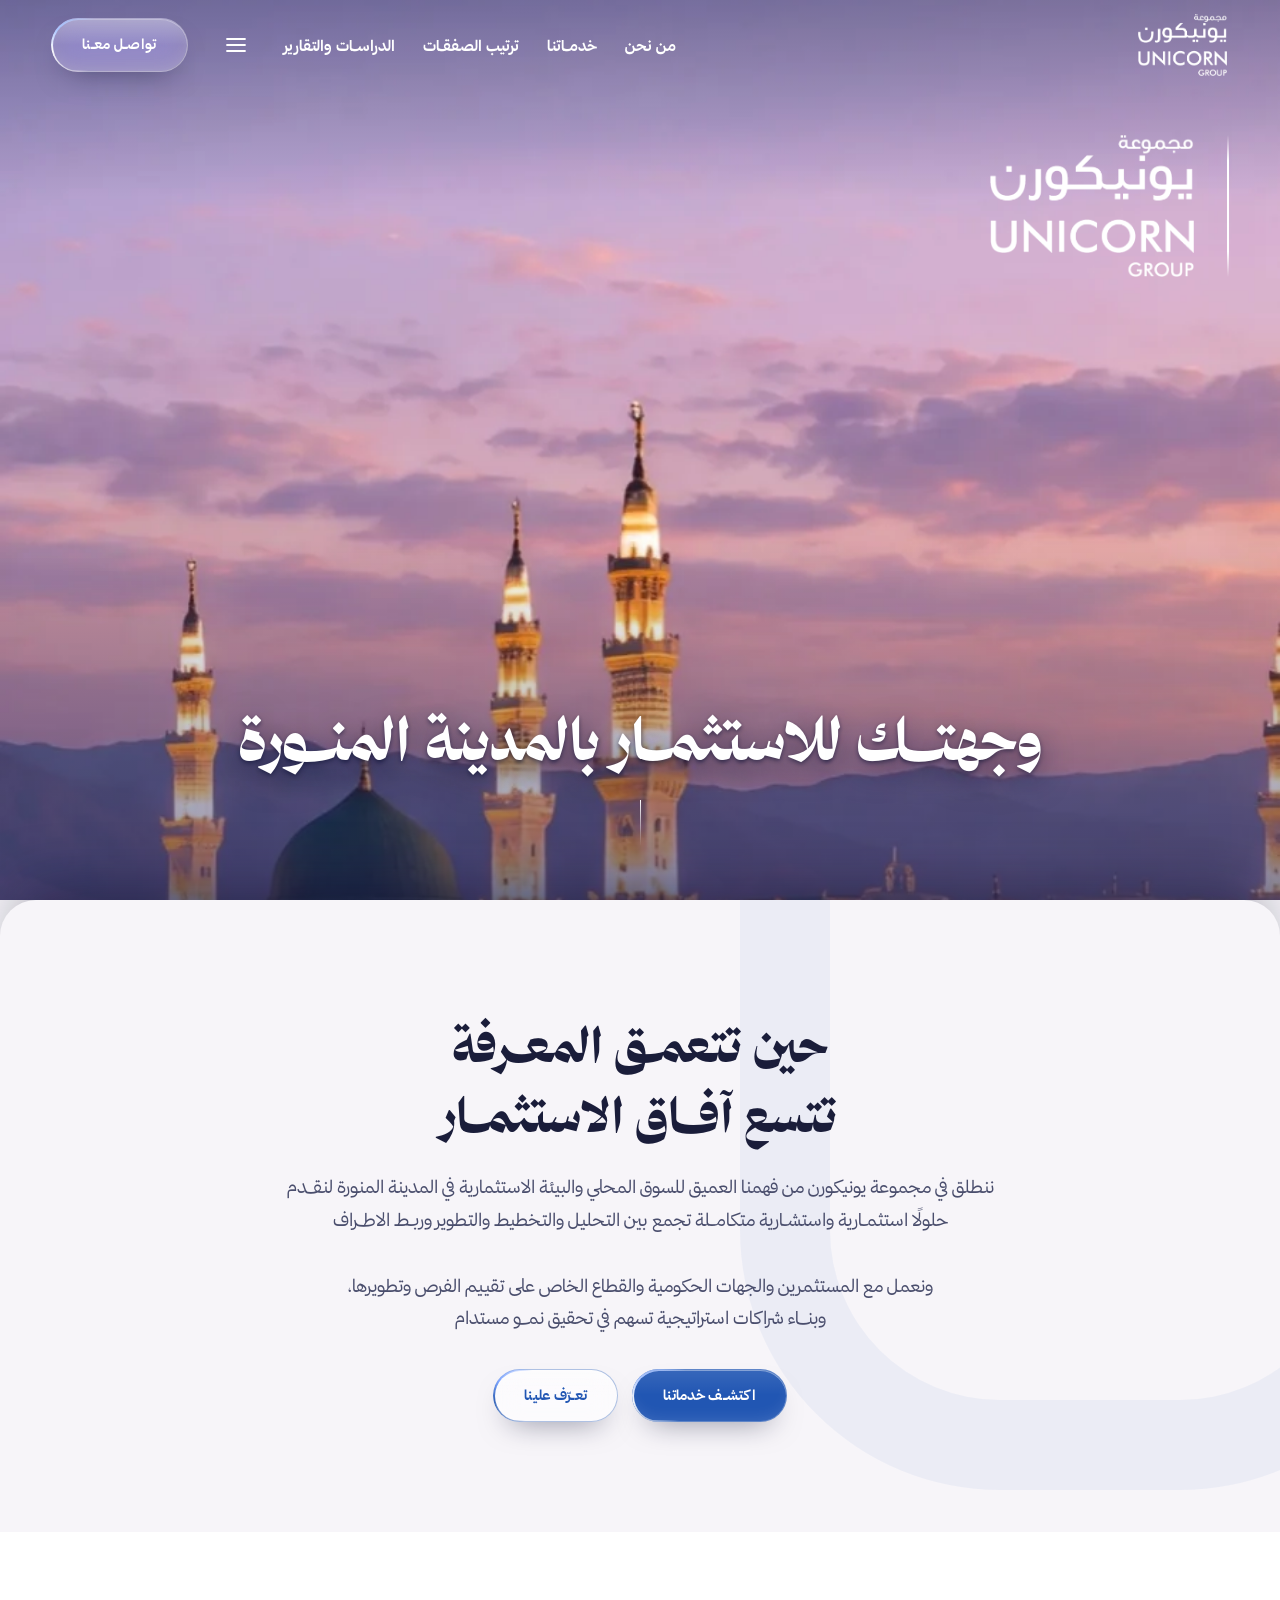
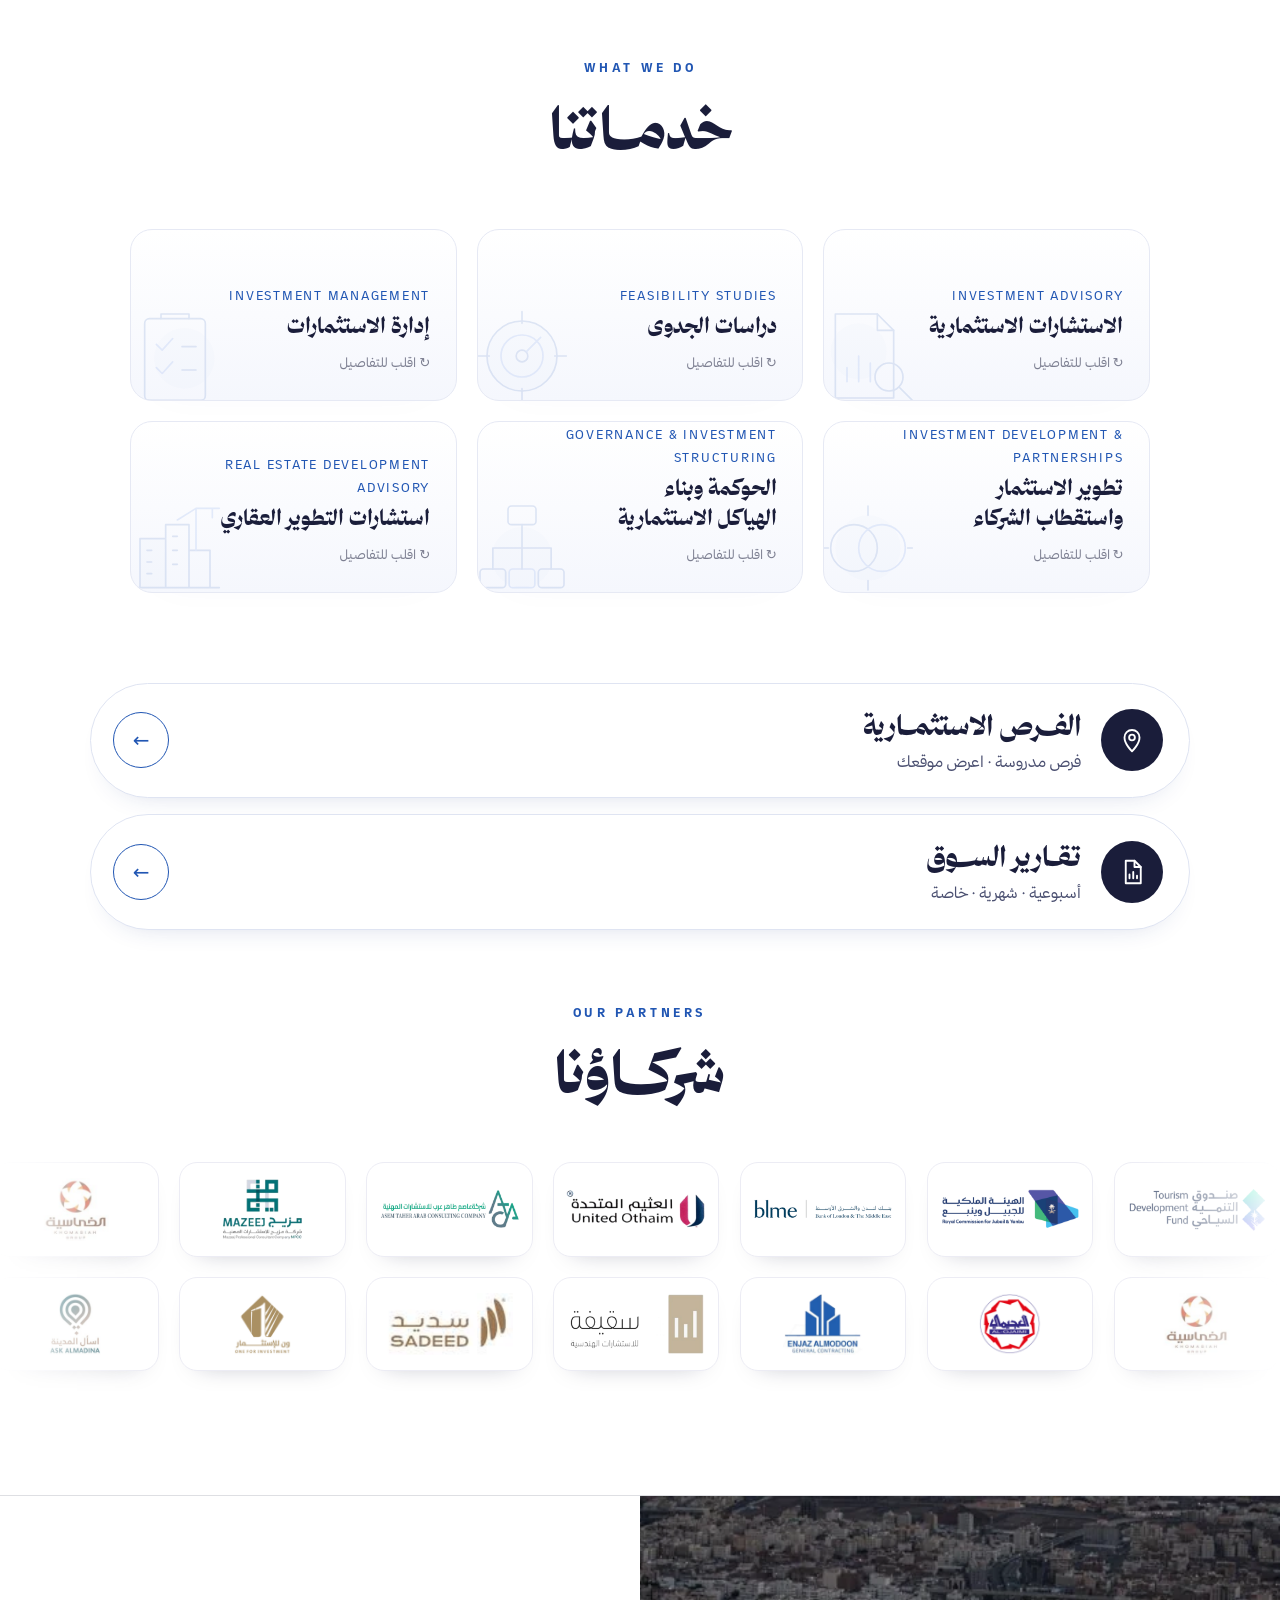
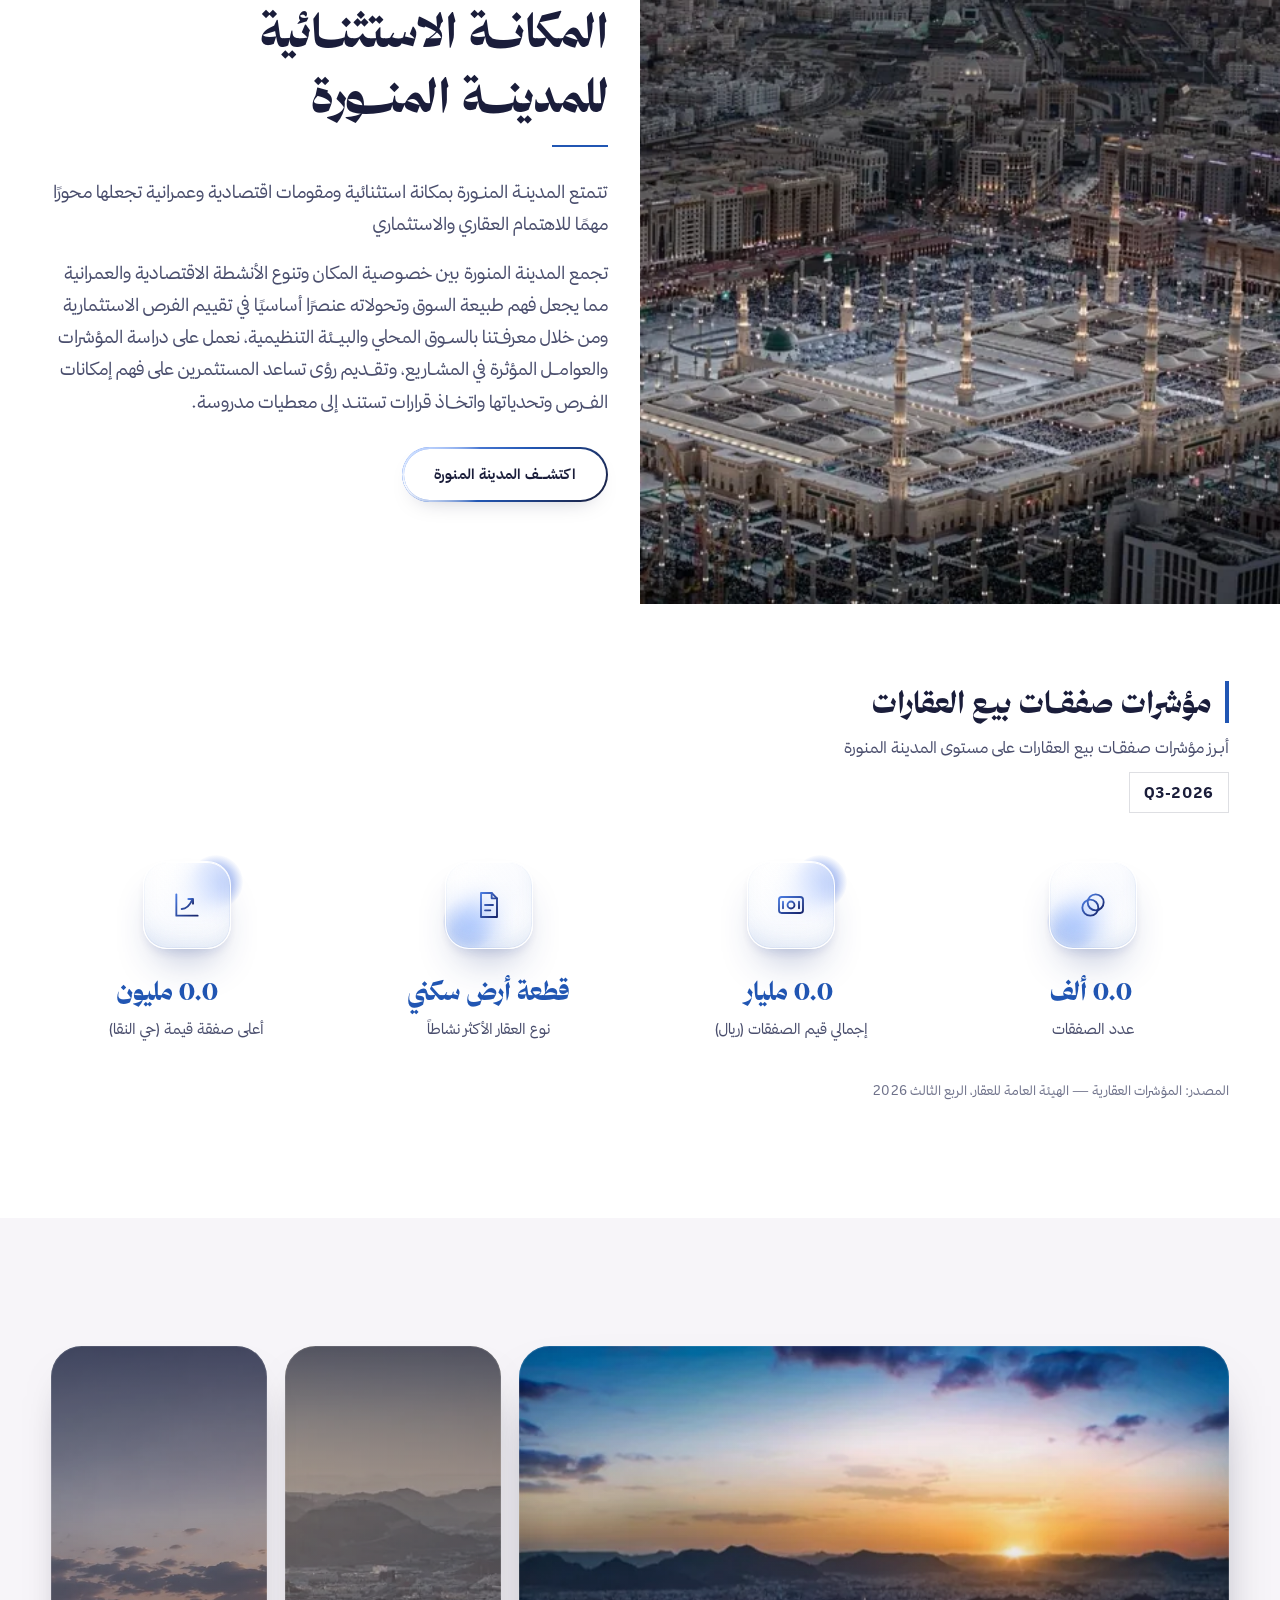
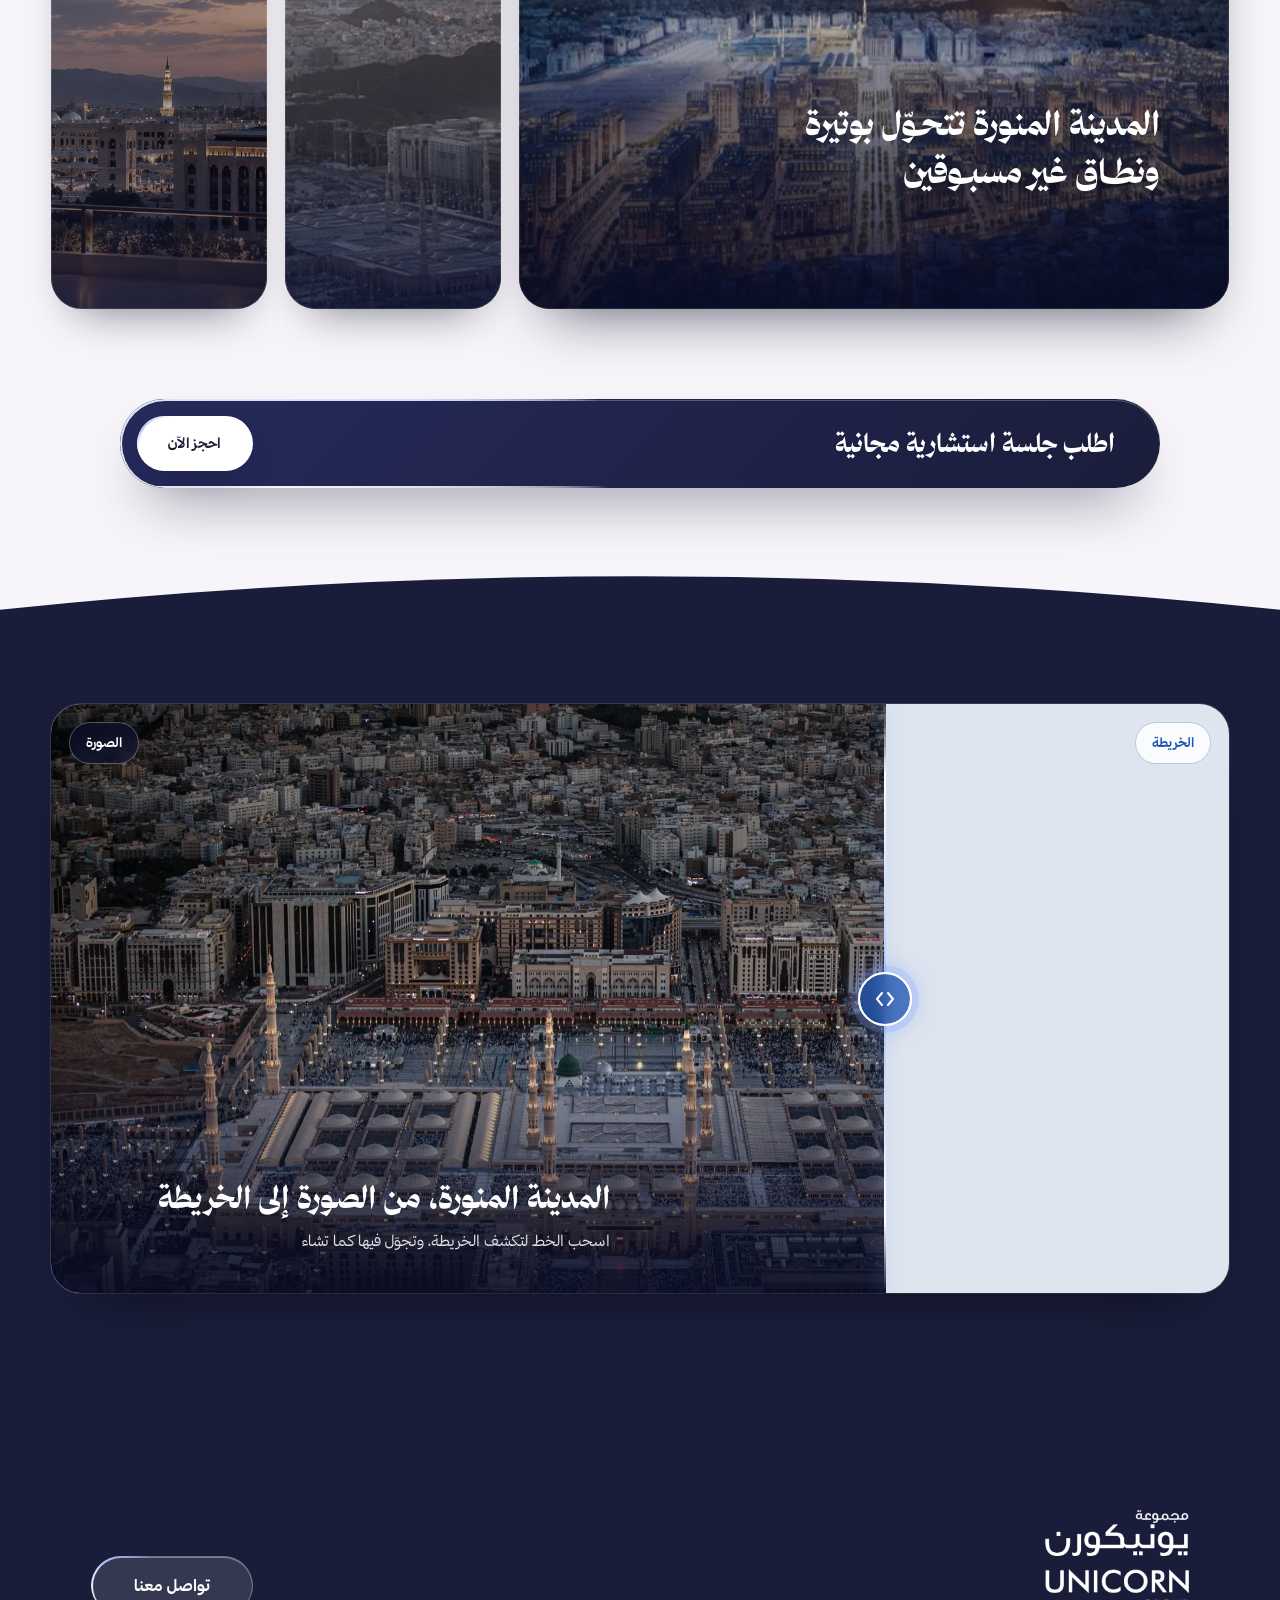
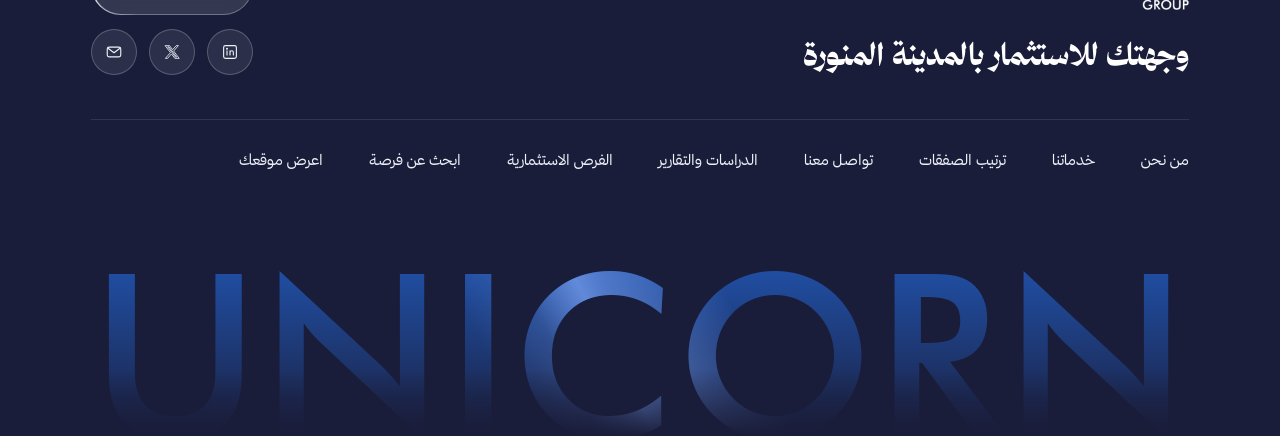
==== commit e8b41e17: "Reports page: reconciled week 33, documented indicators, on-demand section, filters, PDFs Co-Authore" ====
--- a/index.html
+++ b/index.html
@@ -21,7 +21,7 @@
 <link rel="alternate" type="text/markdown" title="llms.txt" href="https://sihamsaleh.github.io/unicorn-site/llms.txt">
 <script type="application/ld+json">{"@context": "https://schema.org", "@graph": [{"@type": ["Organization", "ProfessionalService"], "@id": "https://sihamsaleh.github.io/unicorn-site/#org", "name": "مجموعة يونيكورن للاستشارات والاستثمارات", "alternateName": ["Unicorn Group", "يونيكورن"], "url": "https://sihamsaleh.github.io/unicorn-site/", "logo": "https://sihamsaleh.github.io/unicorn-site/assets/img/logo-white.png", "image": "https://sihamsaleh.github.io/unicorn-site/assets/img/hero-1.jpg", "description": "جهة سعودية مقرّها المدينة المنورة متخصصة في سوق المدينة العقاري: تقارير أسبوعية وشهرية، واستشارات مالية واستراتيجية، واستشارات التطوير العقاري، والتقييم الصناعي", "email": "PR@unicorn.com.sa", "address": {"@type": "PostalAddress", "streetAddress": "8991 هانئ بن سعيد النخعي، المذينب", "addressLocality": "المدينة المنورة", "postalCode": "42381", "addressCountry": "SA"}, "areaServed": {"@type": "City", "name": "المدينة المنورة"}, "knowsAbout": ["سوق المدينة المنورة العقاري", "الاستشارات المالية", "دراسات الجدوى", "التطوير العقاري", "التقييم الصناعي"], "contactPoint": [{"@type": "ContactPoint", "contactType": "العلاقات العامة", "email": "PR@unicorn.com.sa"}], "sameAs": ["https://www.linkedin.com/company/unicorn-ksa", "https://x.com/unicorn_1sa"]}, {"@type": "WebPage", "@id": "https://sihamsaleh.github.io/unicorn-site/", "url": "https://sihamsaleh.github.io/unicorn-site/", "name": "مجموعة يونيكورن", "description": "مجموعة يونيكورن - وجهتك للاستثمار بالمدينة المنورة", "inLanguage": "ar", "isPartOf": {"@id": "https://sihamsaleh.github.io/unicorn-site/#site"}, "about": {"@id": "https://sihamsaleh.github.io/unicorn-site/#org"}}, {"@type": "WebSite", "@id": "https://sihamsaleh.github.io/unicorn-site/#site", "url": "https://sihamsaleh.github.io/unicorn-site/", "name": "مجموعة يونيكورن", "inLanguage": "ar", "publisher": {"@id": "https://sihamsaleh.github.io/unicorn-site/#org"}}]}</script>
 <link rel="preload" as="image" href="assets/img/hero-hd.webp" imagesrcset="assets/img/hero-hd-sm.webp 1280w, assets/img/hero-hd.webp 2560w" imagesizes="100vw">
-<link rel="stylesheet" href="assets/css/site.css?v=20261127011629">
+<link rel="stylesheet" href="assets/css/site.css?v=20261127012253">
 </head>
 <body class="home">
 <a class="skip" href="#top">انتقل إلى المحتوى</a>
--- a/assets/css/site.css
+++ b/assets/css/site.css
@@ -2033,3 +2033,61 @@
 .rt-go:hover svg{transform:translateX(-4px)}
 @media (max-width:760px){.rt{grid-template-columns:1fr}.rt-tb button{padding:14px 18px;font-size:17px}}
 @media (prefers-reduced-motion:reduce){.rt-pn{animation:none}}
+
+/* reports page v3: documented indicators, card dates and actions, filters, on-demand */
+.rp-per{display:inline-block;align-self:flex-start;font-size:11.5px;line-height:1.6;color:var(--brand);background:rgba(33,86,179,.07);border-radius:99px;padding:2px 10px;margin-bottom:4px}
+.rp-kpi-lead .rp-per{color:var(--glow);background:rgba(240,196,138,.12)}
+.rp-bv sup,.rp-note sup{color:#a07a3c;font-size:.85em;margin-inline-start:1px}
+.rp-note+.rp-note{margin-top:4px}
+.rp-src{display:flex;flex-wrap:wrap;gap:4px 18px;margin-top:16px;padding-top:14px;border-top:1px solid var(--line);font-size:13px;color:var(--ink-soft)}
+.rp-src span+span{padding-inline-start:18px;border-inline-start:1px solid var(--line)}
+.rp-top{grid-template-areas:"id m" "h m" "desc m" "dates m";row-gap:8px}
+.rp-no{font-size:13px;color:var(--ink-soft)}
+.rp-upd{font-size:12px;color:#a07a3c;background:rgba(160,122,60,.1);border-radius:99px;padding:1px 10px}
+.rp-desc{grid-area:desc;font-size:14.5px;line-height:1.8;color:var(--ink-soft);max-width:640px}
+.rp-dates{grid-area:dates;display:flex;flex-wrap:wrap;gap:6px 22px;margin-top:2px}
+.rp-dates div{display:flex;gap:8px;align-items:baseline;font-size:13.5px}
+.rp-dates dt{color:var(--ink-soft)}
+.rp-dates dd{color:var(--ink)}
+.rp-m{grid-template-columns:repeat(3,auto)}
+.rp-m dd small{display:block;margin:0;font-size:11.5px}
+.rp-acts{display:flex;flex-wrap:wrap;align-items:center;gap:10px 12px;padding:0 clamp(20px,2.6vw,32px) clamp(18px,2.2vw,24px)}
+.rp-acts .rp-go{padding:10px 20px;font-size:14.5px}
+.rp-dl{display:inline-flex;align-items:center;gap:8px;padding:9px 18px;border-radius:999px;border:1px solid var(--line);font-size:14.5px;color:var(--ink);transition:border-color .25s,background .25s}
+.rp-dl:hover{border-color:var(--ink);background:#fff}
+.rp-dl svg{width:15px;height:15px;fill:none;stroke:currentColor;stroke-width:1.6;stroke-linecap:round;stroke-linejoin:round}
+.rp-acts .rp-tg{margin:0;margin-inline-start:auto}
+.rp-rel-l a{gap:1px}
+.rp-rp{font-size:12.5px;color:var(--ink-soft)}
+.rp-ask{font-size:14px;color:var(--ink-soft)}
+.rp-ask a{color:var(--brand);border-bottom:1px solid currentColor}
+.rp-sel{display:flex;flex-wrap:wrap;gap:8px}
+.rp-sel label{position:relative;display:flex;flex-direction:column}
+.rp-sel label span{position:absolute;top:6px;inset-inline-start:16px;font-size:10.5px;color:var(--ink-soft);pointer-events:none}
+.rp-sel select{font:inherit;font-size:14.5px;color:var(--ink);background:#fff url("data:image/svg+xml,%3Csvg xmlns='http://www.w3.org/2000/svg' viewBox='0 0 24 24' fill='none' stroke='%234a4e6d' stroke-width='1.6' stroke-linecap='round'%3E%3Cpath d='M6 9l6 6 6-6'/%3E%3C/svg%3E") no-repeat left 14px center/14px;border:1px solid var(--line);border-radius:16px;padding:20px 16px 6px 38px;min-width:132px;-webkit-appearance:none;appearance:none;cursor:pointer}
+.rp-sel select:focus{outline:none;border-color:var(--brand);box-shadow:0 0 0 4px rgba(33,86,179,.1)}
+.rp-bar{display:flex;flex-wrap:wrap;align-items:center;gap:10px 16px;margin-bottom:14px}
+.rp-bar .rp-count{margin:0;min-height:0}
+.rp-clear{font-size:14px;color:var(--brand);border-bottom:1px solid currentColor;padding:0}
+.rp-clear[hidden]{display:none}
+.rp-od{padding-top:0}
+.rp-odg{display:grid;grid-template-columns:1fr 1fr;gap:14px}
+.rp-odc{background:#fff;border:1px solid var(--line);border-radius:22px;padding:clamp(22px,2.6vw,32px);display:flex;flex-direction:column;gap:10px}
+.rp-odc .rp-tag{align-self:flex-start;color:#a07a3c}
+.rp-odc h3{font-family:var(--display);font-weight:900;font-size:clamp(19px,1.9vw,23px);line-height:1.45}
+.rp-odc ul{list-style:none;display:grid;gap:6px}
+.rp-odc li{position:relative;padding-inline-start:18px;font-size:15px;color:var(--ink-soft)}
+.rp-odc li::before{content:"";position:absolute;inset-inline-start:0;top:.75em;width:6px;height:6px;border-radius:50%;background:var(--glow)}
+.rp-odcta{display:inline-flex;align-items:center;gap:10px;margin-top:18px;background:var(--ink);color:#fff;border-radius:999px;padding:13px 26px;font-size:15.5px;transition:background .25s}
+.rp-odcta:hover{background:var(--brand)}
+.rp-odcta svg{width:15px;height:15px;fill:none;stroke:currentColor;stroke-width:1.6;stroke-linecap:round;stroke-linejoin:round}
+@media (max-width:980px){.rp-top{grid-template-areas:"id" "h" "desc" "dates" "m"}}
+@media (max-width:600px){
+  .rp-m{grid-template-columns:repeat(3,1fr)}
+  .rp-m div:nth-child(3){border-inline-start:1px solid var(--line);padding-inline-start:12px}
+  .rp-acts .rp-tg{margin-inline-start:0;flex-basis:100%}
+  .rp-sel{width:100%;display:grid;grid-template-columns:repeat(3,minmax(0,1fr));gap:6px}.rp-sel select{min-width:0;width:100%;font-size:13.5px;padding:20px 10px 6px 26px;background-position:left 9px center;background-size:12px;border-radius:14px}.rp-sel label span{inset-inline-start:10px}
+  .rp-search svg{inset-inline-start:14px}.rp-search input{padding:13px 40px 13px 10px;letter-spacing:-.01em}
+  .rp-odg{grid-template-columns:1fr}
+  .rp-src span+span{padding-inline-start:0;border-inline-start:0}
+}
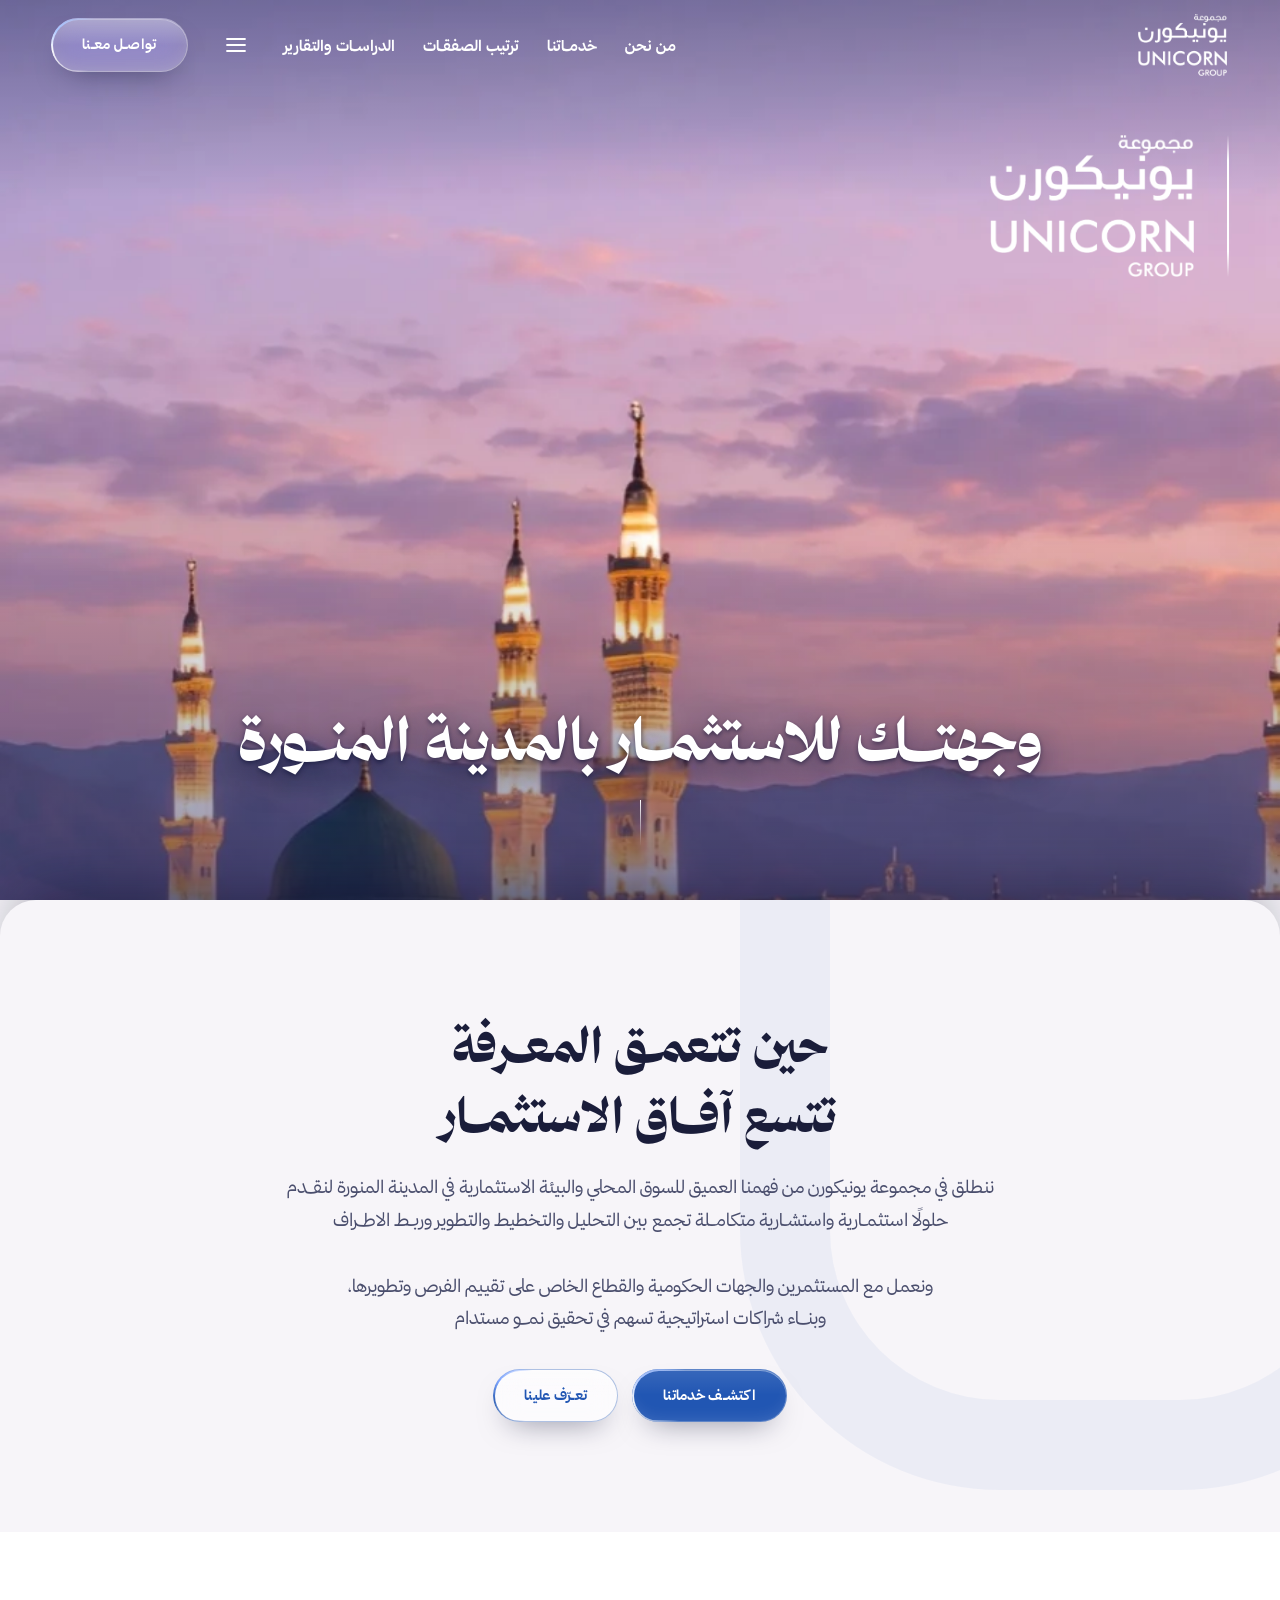
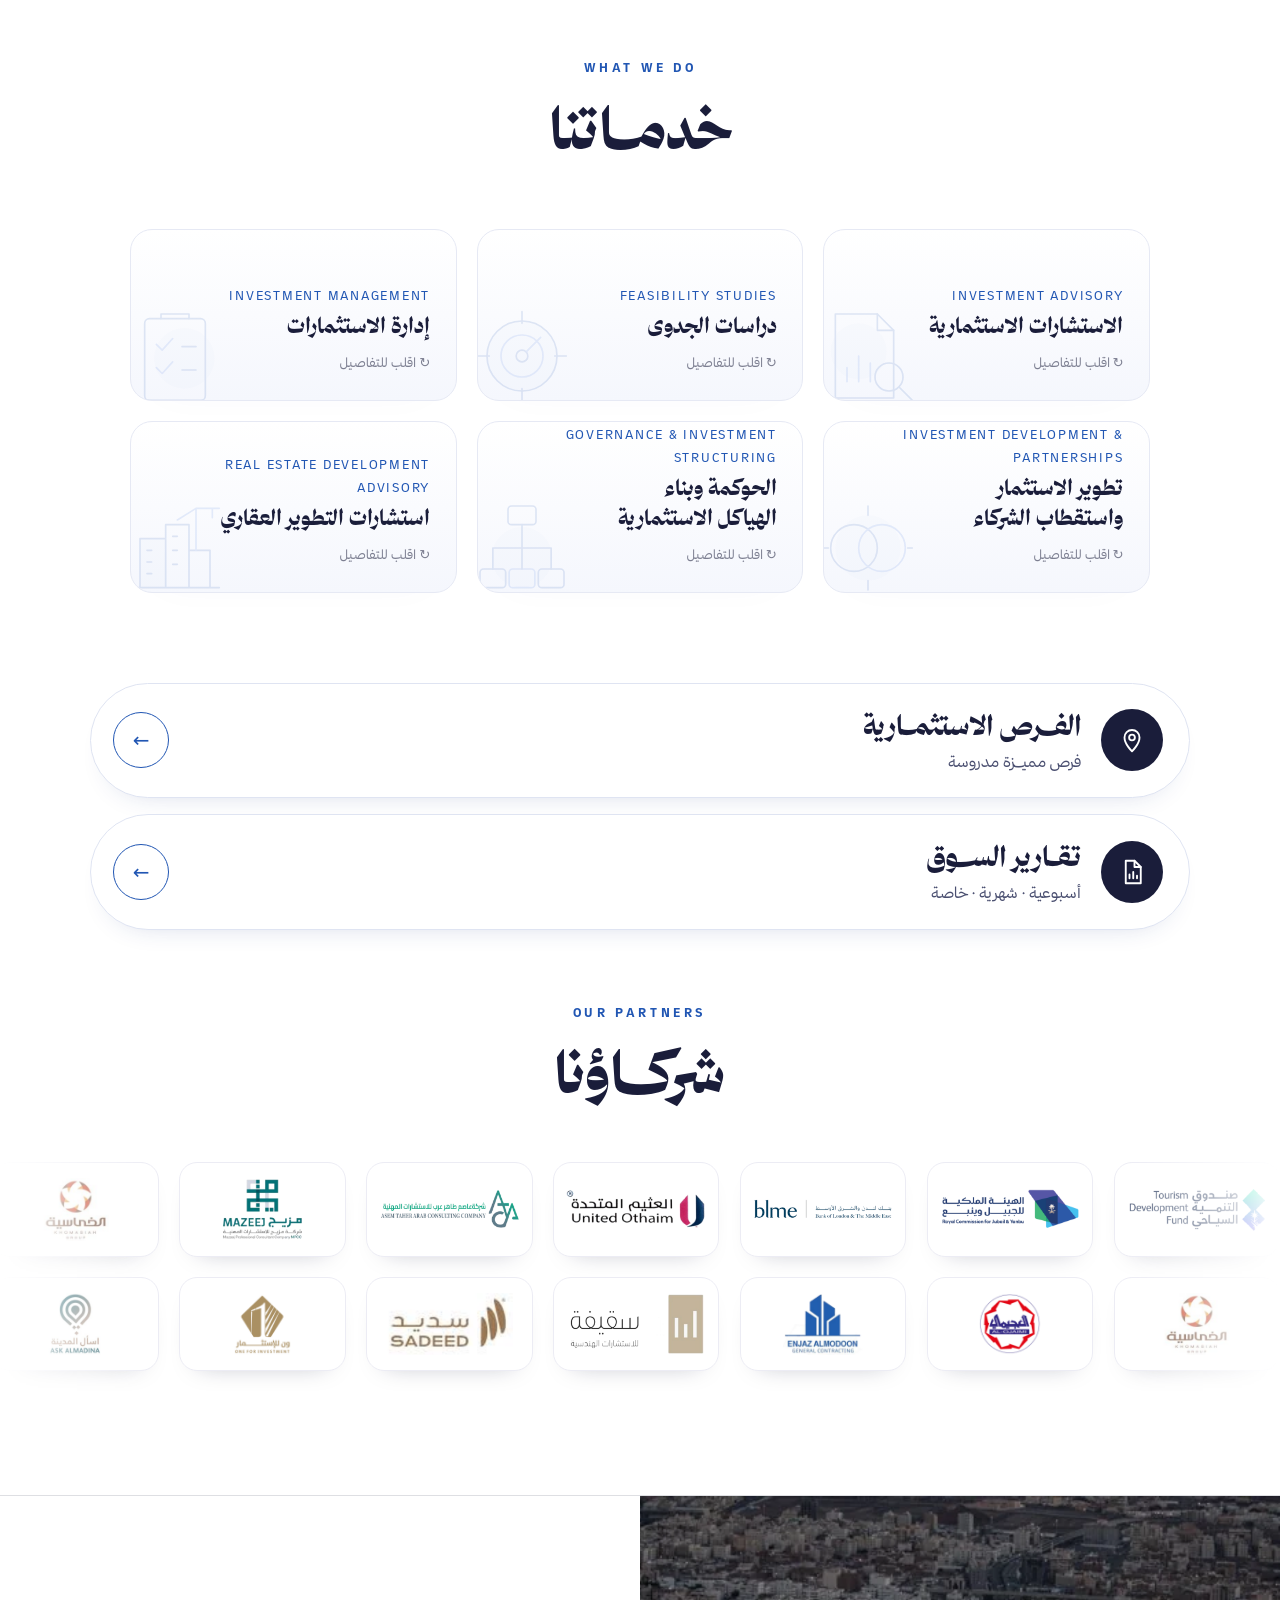
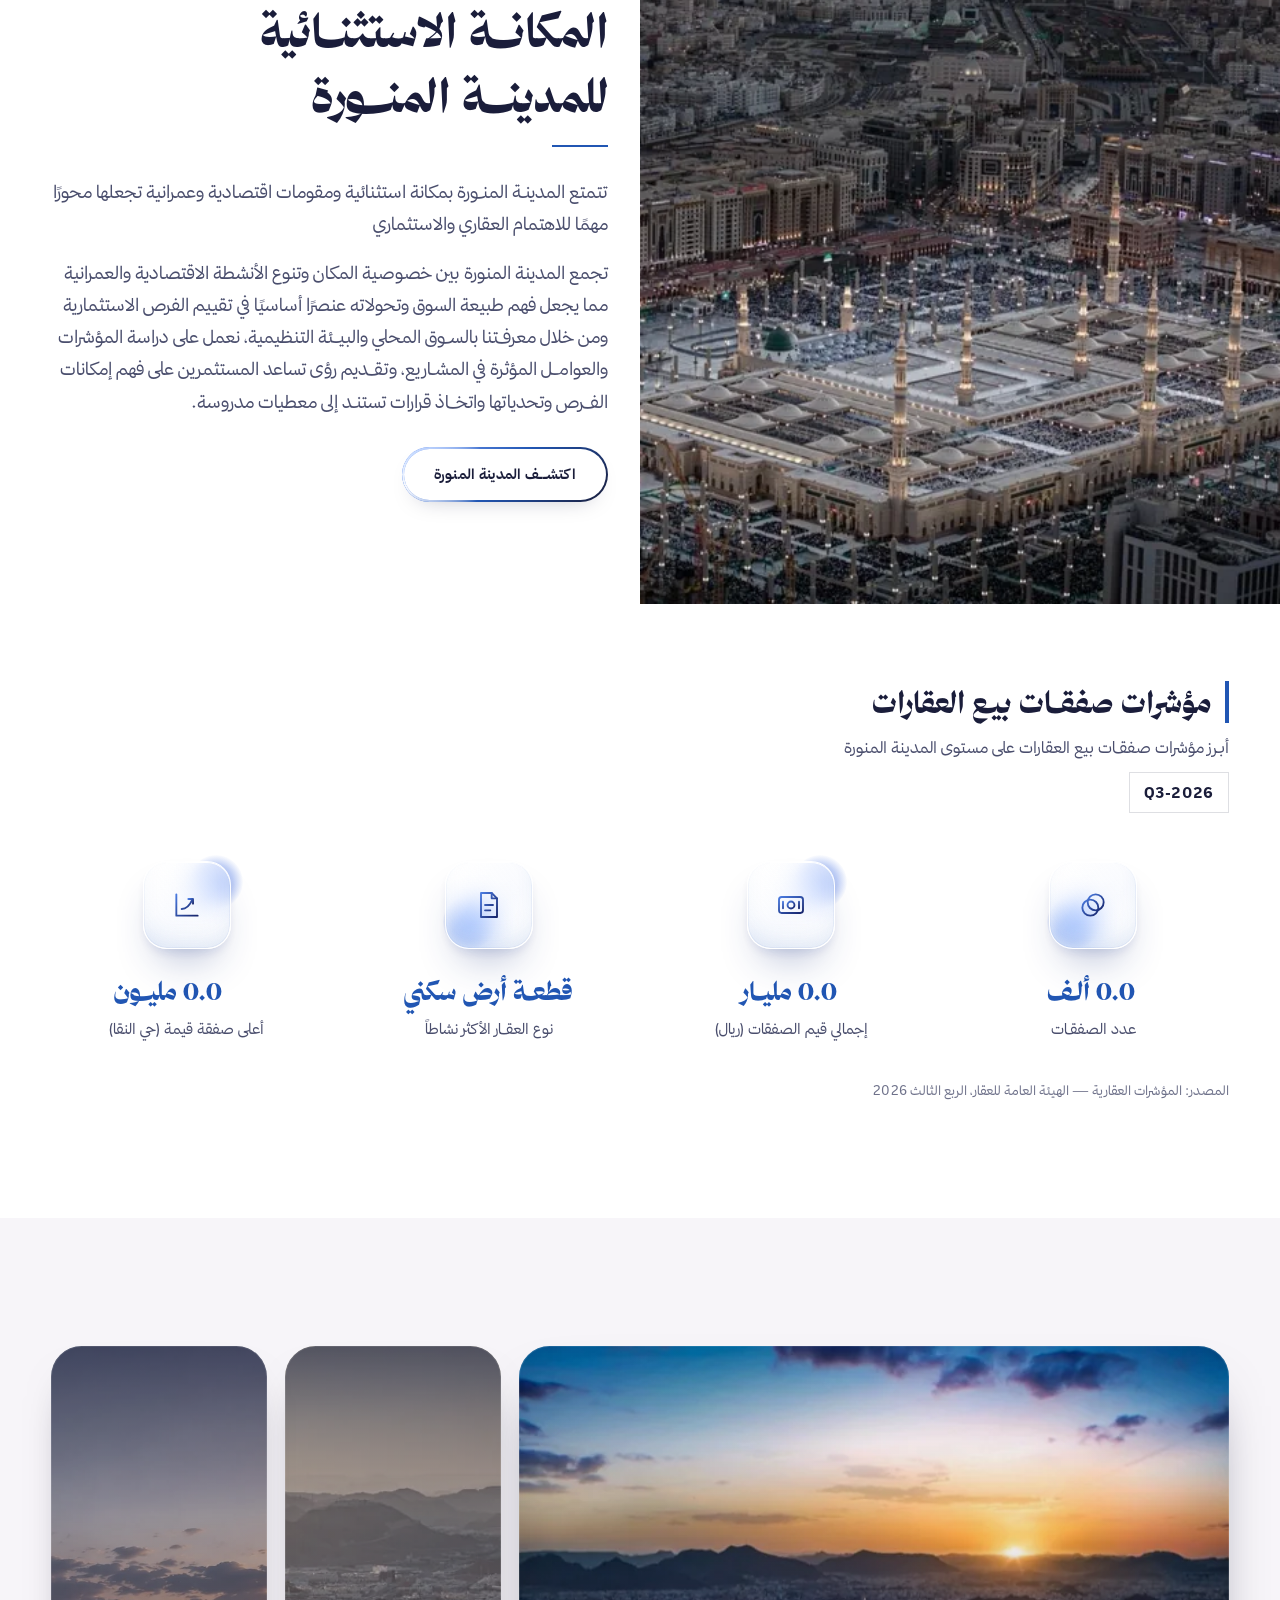
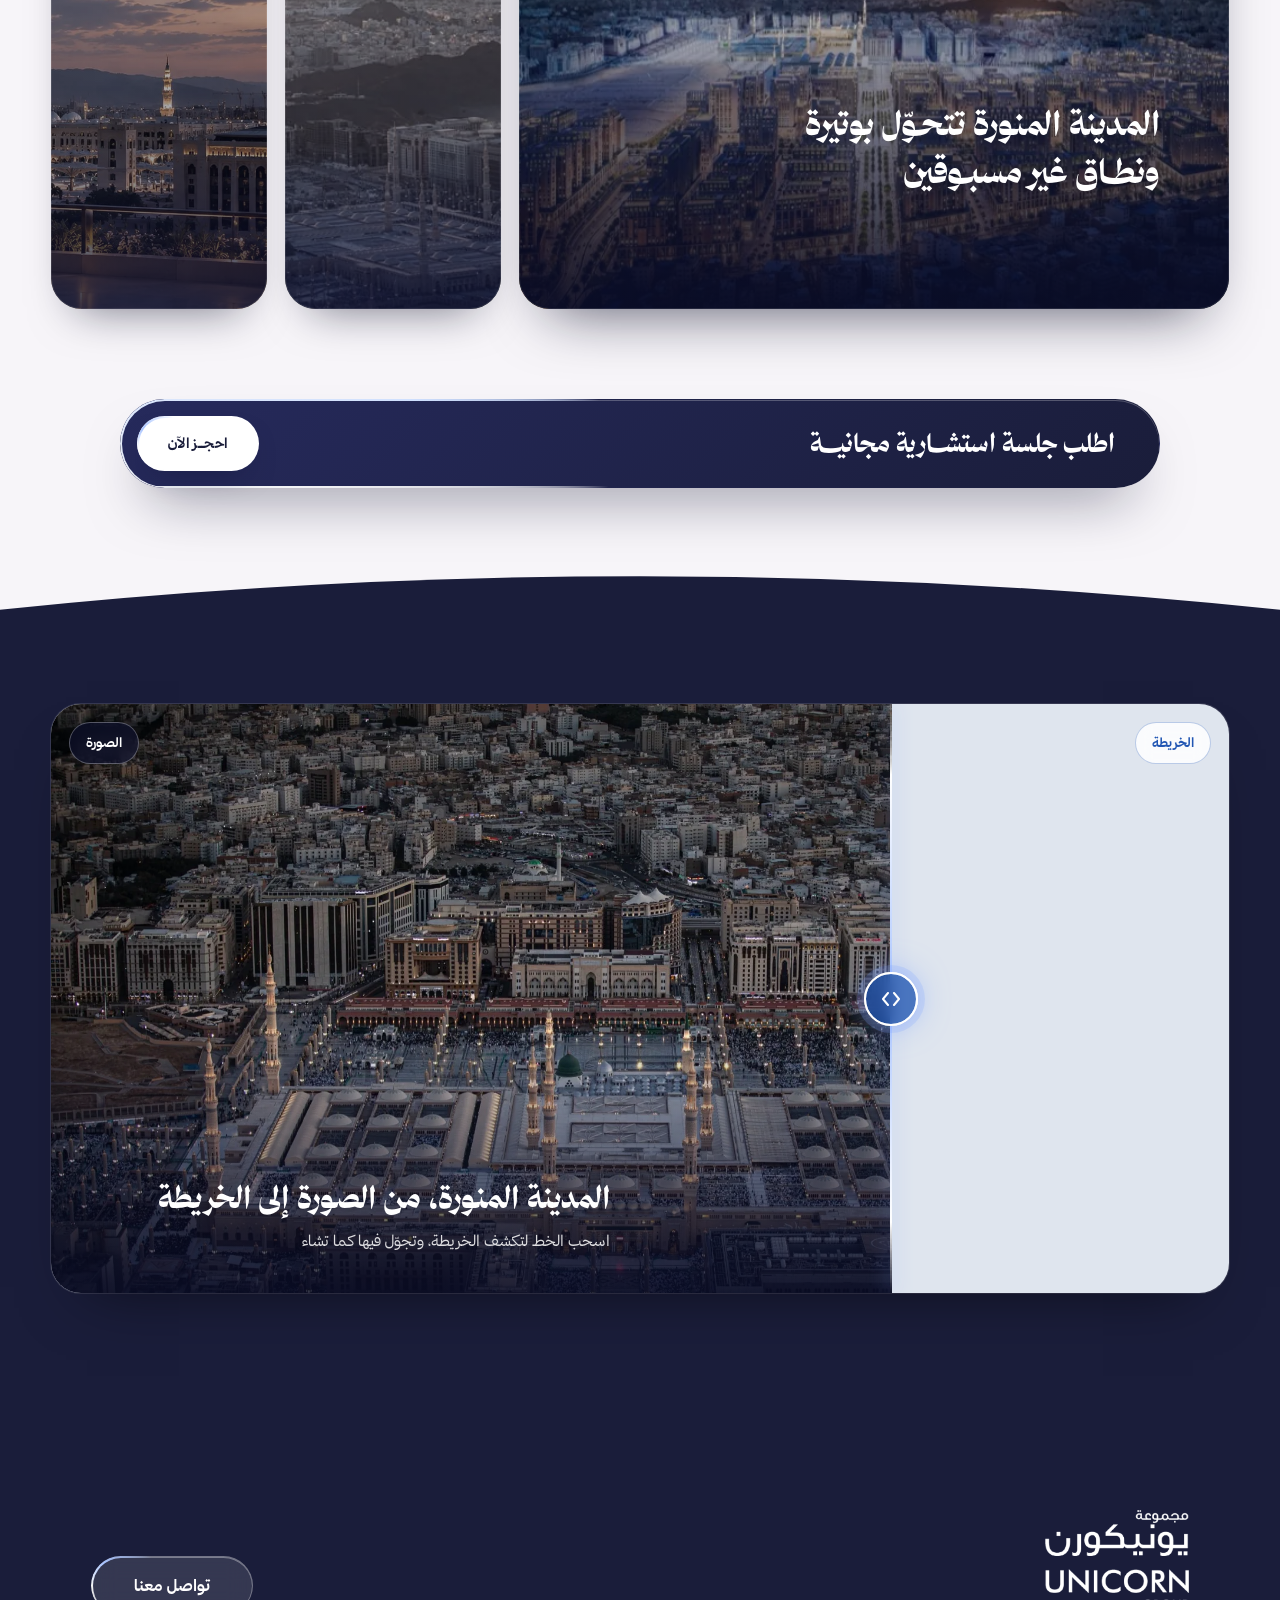
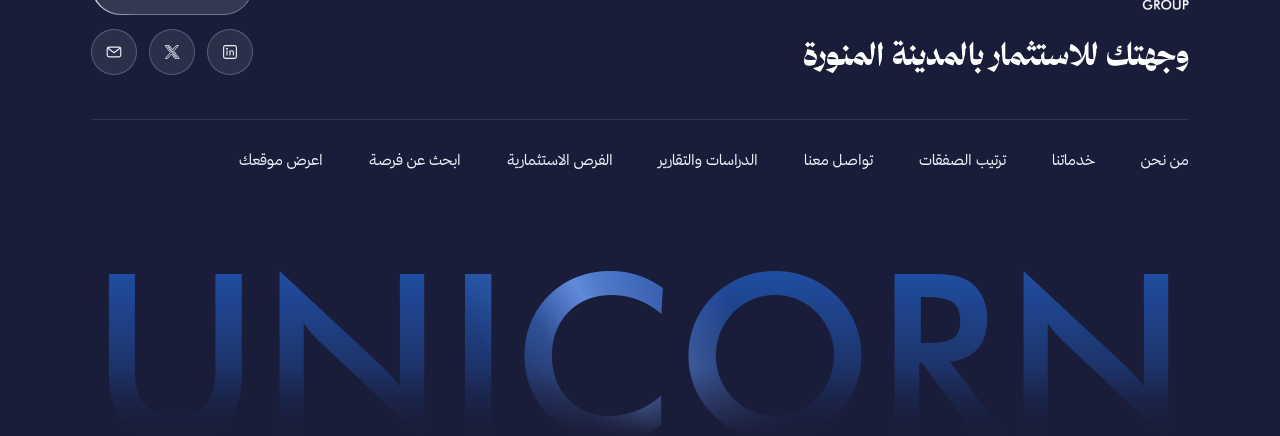
==== commit f0e97734: "Home page: text edits from the editor Co-Authored-By: Claude Opus 5.5 <noreply@anthropic.com>" ====
--- a/index.html
+++ b/index.html
@@ -106,7 +106,7 @@
   <section class="sec" id="find">
     <div class="wrap">
       <div class="pills">
-        <a href="opportunities.html" class="pill"><span class="pl"><span class="pi"><svg viewBox="0 0 24 24"><path d="M12 21s-6-5.6-6-11a6 6 0 0 1 12 0c0 5.4-6 11-6 11z"></path><circle cx="12" cy="10" r="2.3"></circle></svg></span><span><h3>الفــرص الاستثمـارية</h3><span class="ps">فرص مدروسة · اعرض موقعك</span></span></span><span class="pc">←</span></a>
+        <a href="opportunities.html" class="pill"><span class="pl"><span class="pi"><svg viewBox="0 0 24 24"><path d="M12 21s-6-5.6-6-11a6 6 0 0 1 12 0c0 5.4-6 11-6 11z"></path><circle cx="12" cy="10" r="2.3"></circle></svg></span><span><h3>الفــرص الاستثمـارية</h3><span class="ps">فرص مميـــزة مدروسة&nbsp;</span></span></span><span class="pc">←</span></a>
         <a href="reports.html" class="pill"><span class="pl"><span class="pi"><svg viewBox="0 0 24 24"><path d="M7 3h7l5 5v13H7z"></path><path d="M14 3v5h5"></path><path d="M10 17v-3M13 17v-5M16 17v-2"></path></svg></span><span><h3>تقـارير الســـوق</h3><span class="ps">أسبوعية · شهرية · خاصة</span></span></span><span class="pc">←</span></a>
       </div>
 
@@ -143,10 +143,10 @@
         <span class="period">Q3-2026</span>
       </div>
       <ul>
-          <li style="--i:1"><span class="ki" aria-hidden="true"><svg viewBox="0 0 24 24"><circle cx="10" cy="14" r="6"></circle><circle cx="14" cy="10" r="6"></circle></svg></span><b><span class="n">3.2</span> ألف</b><span>عدد الصفقات</span></li>
-          <li style="--i:2"><span class="ki" aria-hidden="true"><svg viewBox="0 0 24 24"><rect x="3" y="6" width="18" height="12" rx="2"></rect><circle cx="12" cy="12" r="2.6"></circle><path d="M6 9.5v5M18 9.5v5"></path></svg></span><b><span class="n">5.8</span> مليار</b><span>إجمالي قيم الصفقات (ريال)</span></li>
-          <li style="--i:3"><span class="ki" aria-hidden="true"><svg viewBox="0 0 24 24"><path d="M6 3h8l4 4v14H6z"></path><path d="M14 3v4h4M9 12h6M9 16h4"></path></svg></span><b class="t">قطعة أرض سكني</b><span>نوع العقار الأكثر نشاطاً</span></li>
-          <li style="--i:4"><span class="ki" aria-hidden="true"><svg viewBox="0 0 24 24"><path d="M4 4v16h16"></path><path d="M8 15c3 0 6-2.5 8-7"></path><path d="M13 7.5h3.5V11"></path></svg></span><b><span class="n">452.5</span> مليون</b><span>أعلى صفقة قيمة (حي النقا)</span></li>
+          <li style="--i:1"><span class="ki" aria-hidden="true"><svg viewBox="0 0 24 24"><circle cx="10" cy="14" r="6"></circle><circle cx="14" cy="10" r="6"></circle></svg></span><b><span class="n">3.2</span> ألـف</b><span>عدد الصفقـات</span></li>
+          <li style="--i:2"><span class="ki" aria-hidden="true"><svg viewBox="0 0 24 24"><rect x="3" y="6" width="18" height="12" rx="2"></rect><circle cx="12" cy="12" r="2.6"></circle><path d="M6 9.5v5M18 9.5v5"></path></svg></span><b><span class="n">5.8</span> مليـار</b><span>إجمالي قيم الصفقات (ريال)</span></li>
+          <li style="--i:3"><span class="ki" aria-hidden="true"><svg viewBox="0 0 24 24"><path d="M6 3h8l4 4v14H6z"></path><path d="M14 3v4h4M9 12h6M9 16h4"></path></svg></span><b class="t">قطعـة أرض سكني</b><span>نوع العقــار الأكثر نشاطاً</span></li>
+          <li style="--i:4"><span class="ki" aria-hidden="true"><svg viewBox="0 0 24 24"><path d="M4 4v16h16"></path><path d="M8 15c3 0 6-2.5 8-7"></path><path d="M13 7.5h3.5V11"></path></svg></span><b><span class="n">452.5</span> مليــون</b><span>أعلى صفقة قيمة (حي النقا)</span></li>
       </ul>
       <p class="src">المصدر: المؤشرات العقارية — الهيئة العامة للعقار، الربع الثالث <span class="n">2026</span></p>
     </div>
@@ -185,7 +185,7 @@
   </section>
 
   <!-- Free consultation CTA -->
-  <section class="strip" id="consult-strip"><div class="wrap"><h2>اطلب جلسة استشارية مجانية</h2><a href="book-a-free-consultation.html" class="btn btn-light">احجز الآن</a></div><a class="cs-m" href="book-a-free-consultation.html" aria-label="اطلب جلسة استشارية مجانية، احجز الآن"><h2>اطلب جلسة استشارية مجانية</h2><span class="cs-r" aria-hidden="true"><svg viewBox="0 0 24 24"><path d="M19 12H5M11 6l-6 6 6 6"/></svg></span></a></section>
+  <section class="strip" id="consult-strip"><div class="wrap"><h2>اطلب جلسة استشــارية مجانيـــة</h2><a href="book-a-free-consultation.html" class="btn btn-light">احجــز الآن</a></div><a class="cs-m" href="book-a-free-consultation.html" aria-label="اطلب جلسة استشارية مجانية، احجز الآن"><h2>اطلب جلسة استشارية مجانية</h2><span class="cs-r" aria-hidden="true"><svg viewBox="0 0 24 24"><path d="M19 12H5M11 6l-6 6 6 6"/></svg></span></a></section>
 
   <!-- Dash pattern -->
 
